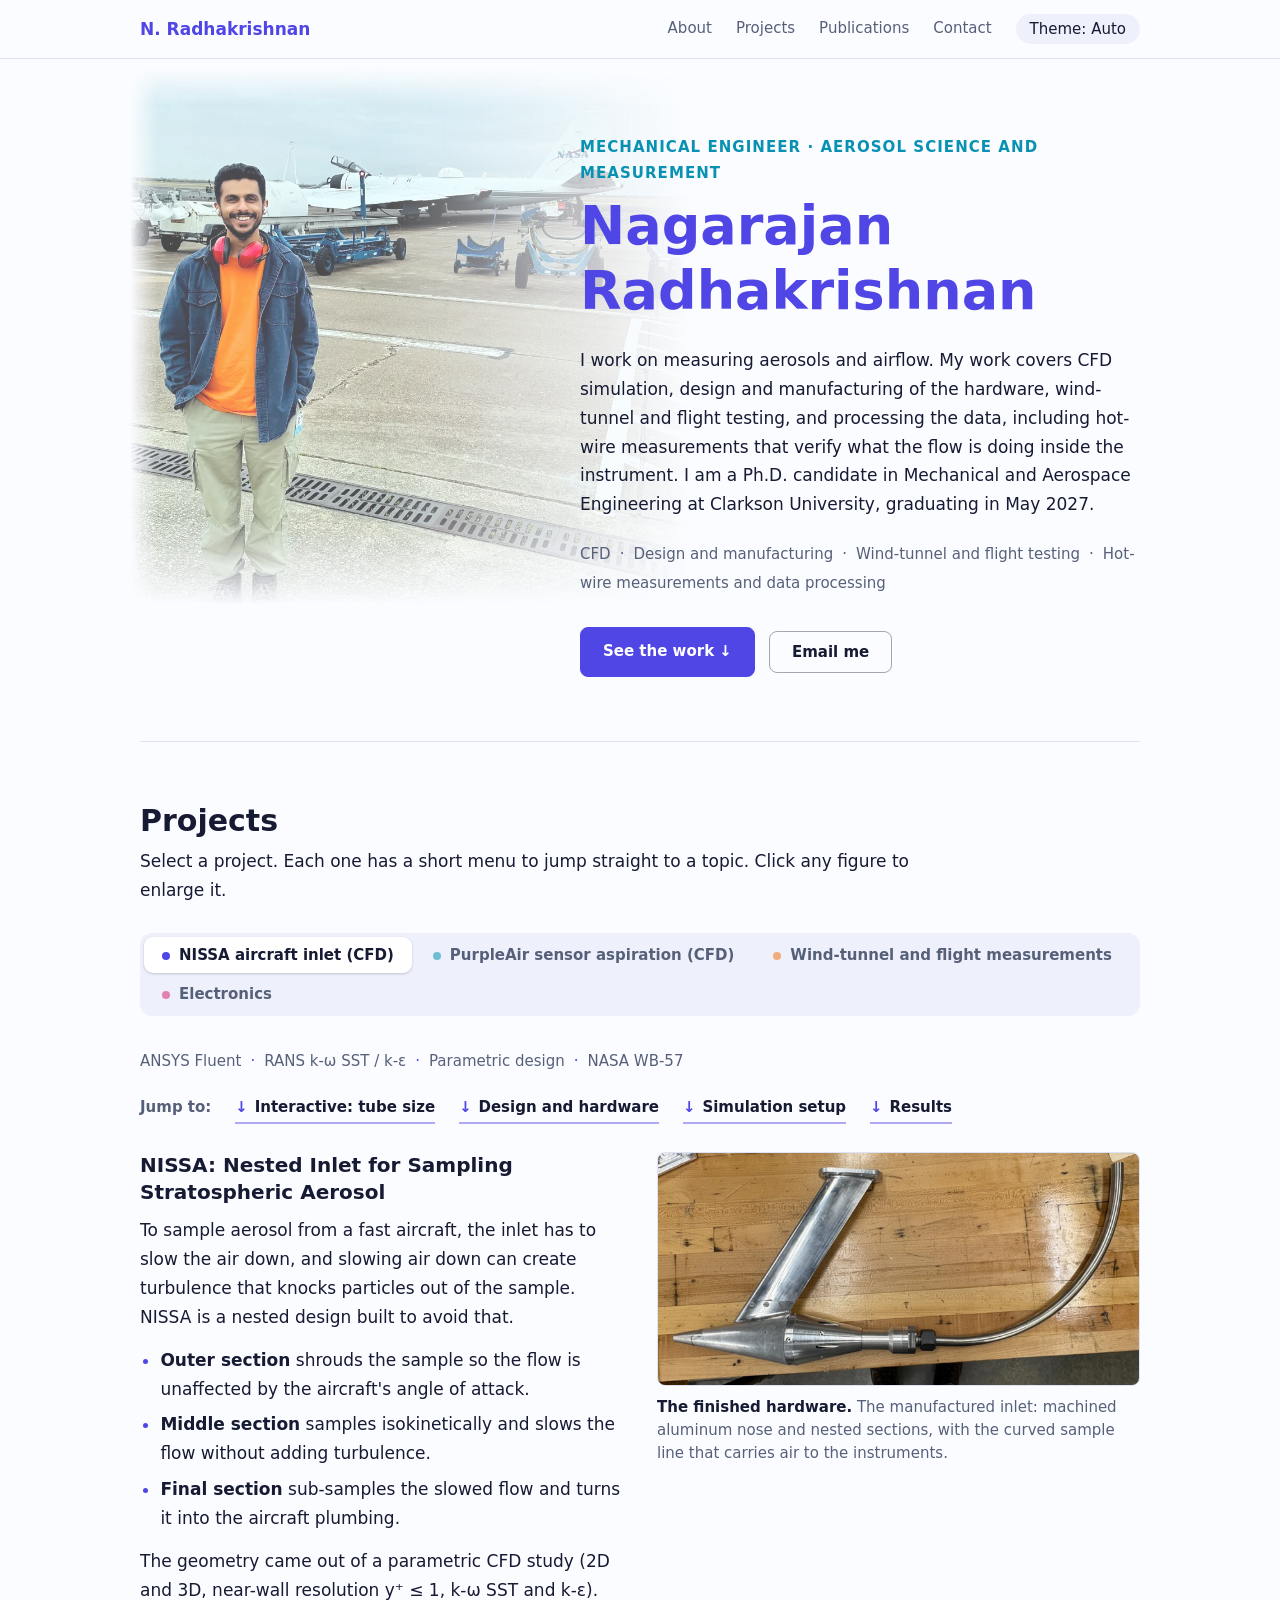
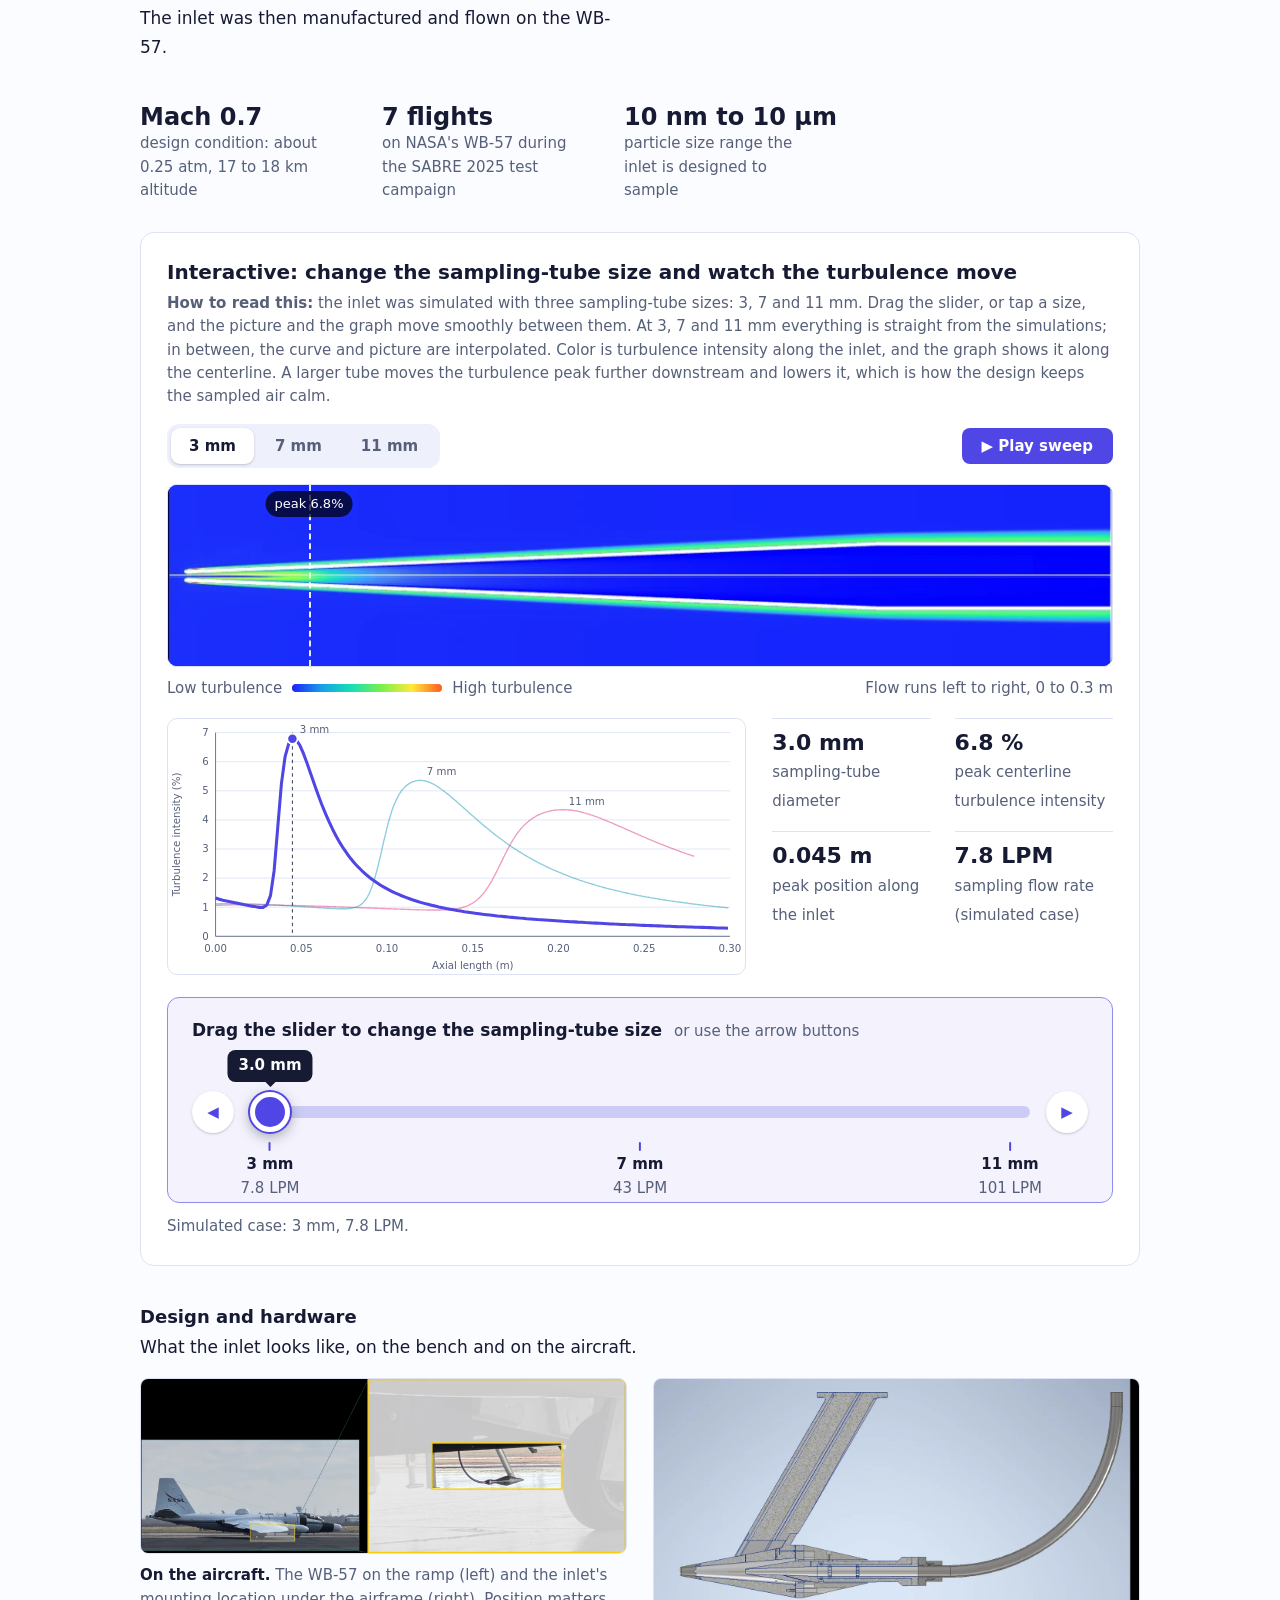
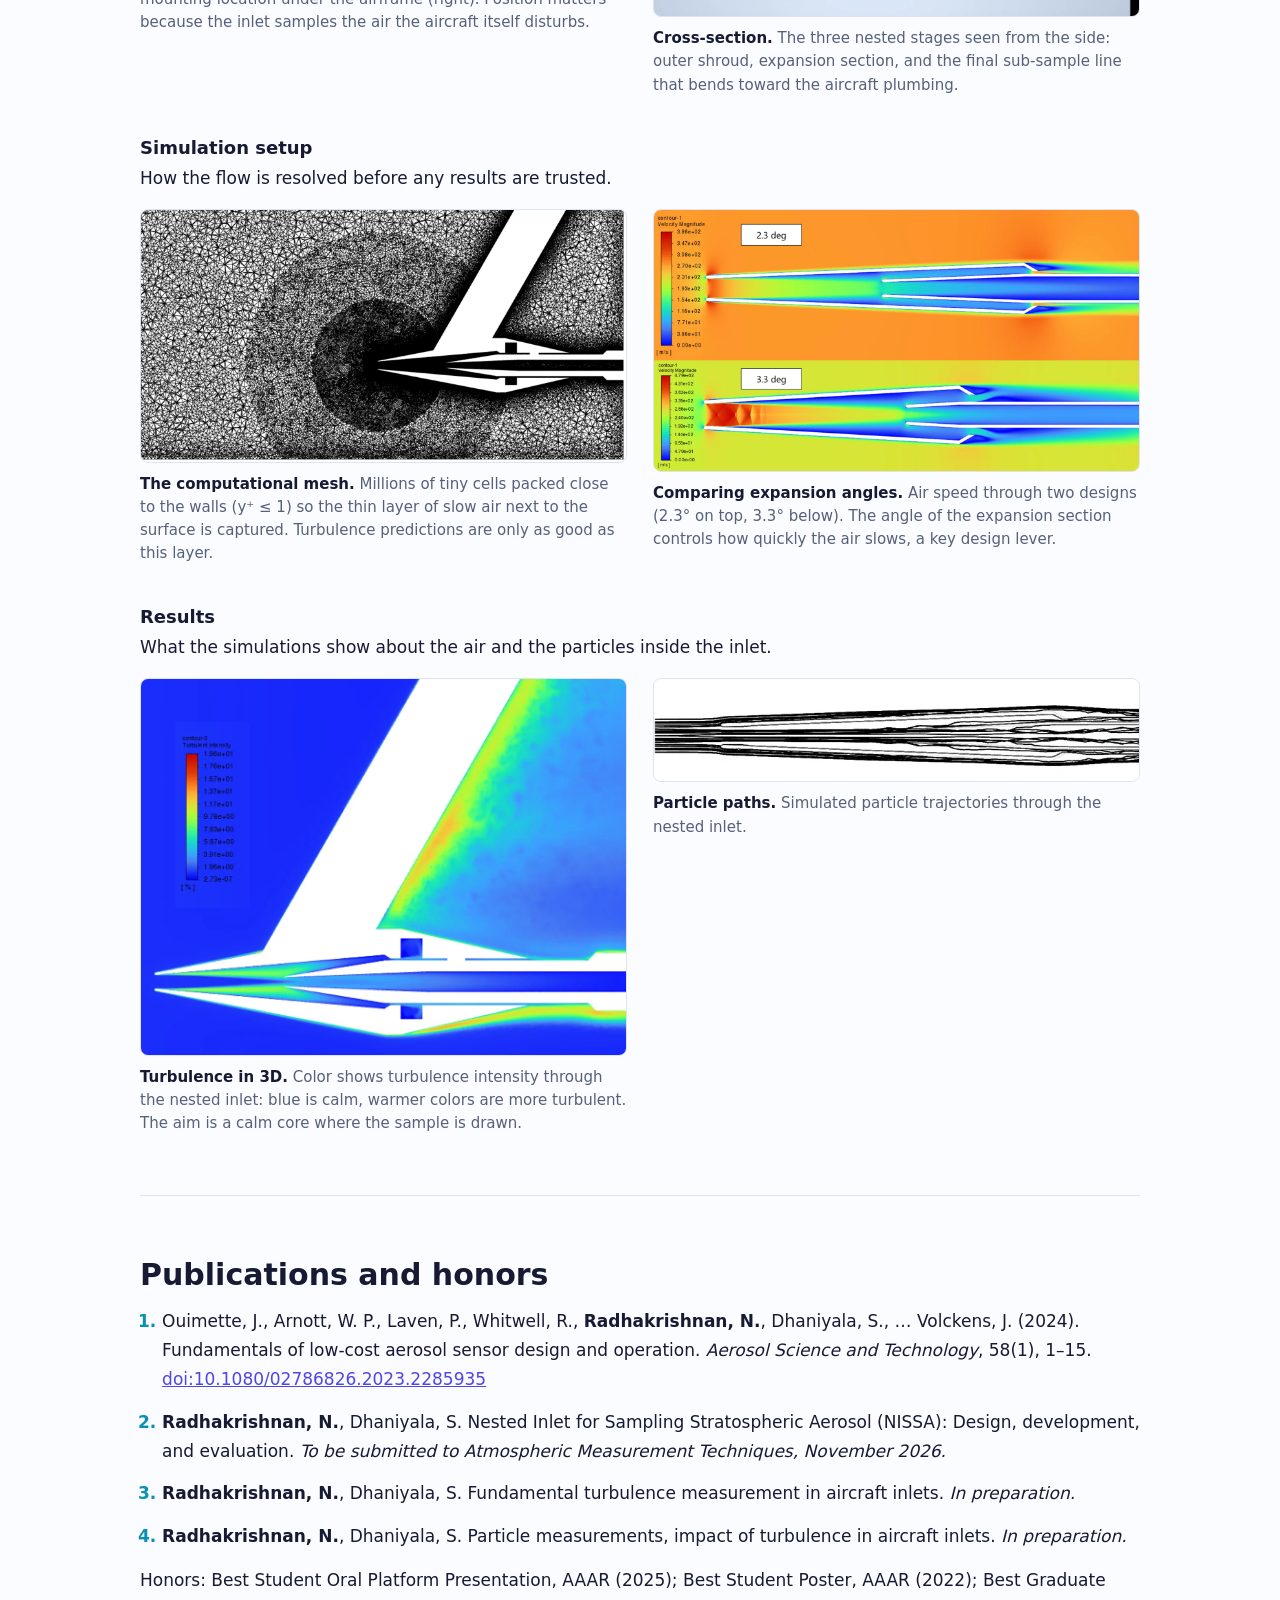
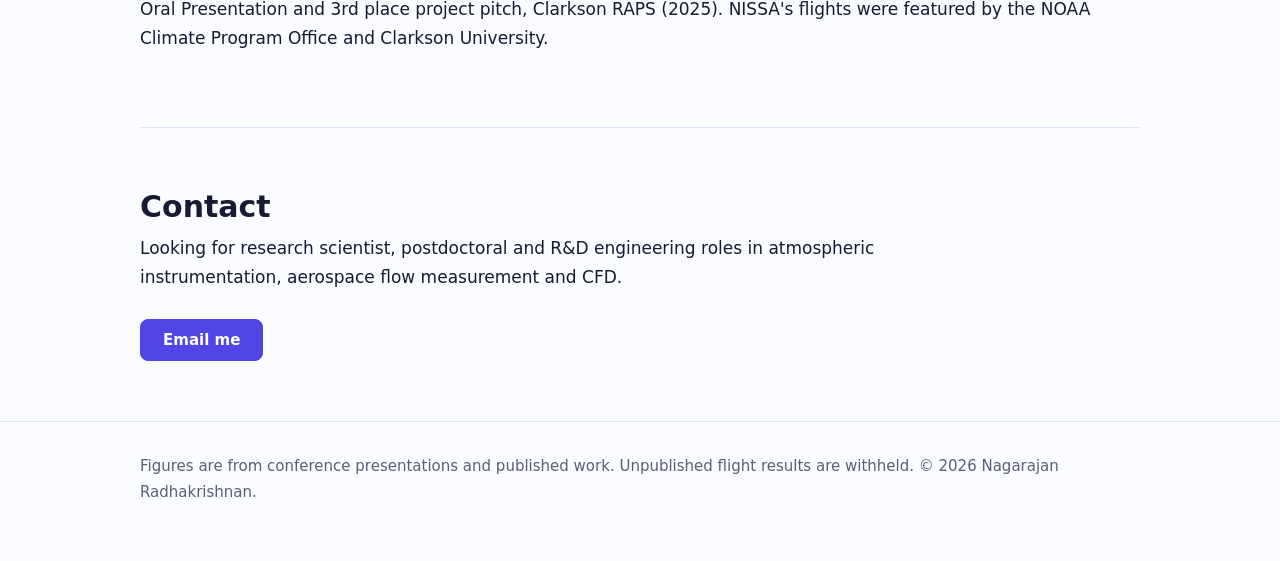
==== index.html @ 439d0c6c "Larger, stronger hero photo that fades toward the text" ====
<!doctype html>
<html lang="en">
<head>
<meta charset="utf-8">
<meta name="viewport" content="width=device-width, initial-scale=1">
<title>Nagarajan Radhakrishnan | Mechanical Engineer, Aerosol Measurement</title>
<meta name="description" content="Portfolio of Nagarajan Radhakrishnan, mechanical engineer working on aerosol measurement: aircraft inlets, CFD, wind-tunnel testing, flight electronics and emission monitors.">
<style>
  /* ---------- themes: light (default), dark by system preference, or forced with the toggle ---------- */
  :root{
    --bg:#fbfcff; --surface:#ffffff; --surface2:#eef1fb; --text:#161a33; --muted:#566079; --line:#dde3f5;
    --a1:#4f46e5; --a2:#0891b2; --a3:#f97316; --a4:#db2777;
    --accent:var(--a1); --accent-ink:#ffffff; --plot:#ffffff;
    --lift:0 1px 3px rgba(22,26,51,.16),0 1px 1px rgba(22,26,51,.06);
    --ease:cubic-bezier(.2,.8,.2,1);
    --fs:17px; --fs-sm:15px;
  }
  @media (prefers-color-scheme: dark){
    :root:not([data-theme="light"]){
      --bg:#0b0e1d; --surface:#141933; --surface2:#1b2142; --text:#eef0ff; --muted:#a3acd0; --line:#2a3159;
      --a1:#8b8cff; --a2:#2dd4bf; --a3:#fb923c; --a4:#f472b6;
      --accent:var(--a1); --accent-ink:#0b0e1d; --plot:#10152b;
      --lift:0 1px 3px rgba(0,0,0,.5),0 1px 1px rgba(0,0,0,.3);
    }
  }
  :root[data-theme="dark"]{
    --bg:#0b0e1d; --surface:#141933; --surface2:#1b2142; --text:#eef0ff; --muted:#a3acd0; --line:#2a3159;
    --a1:#8b8cff; --a2:#2dd4bf; --a3:#fb923c; --a4:#f472b6;
    --accent:var(--a1); --accent-ink:#0b0e1d; --plot:#10152b;
    --lift:0 1px 3px rgba(0,0,0,.5),0 1px 1px rgba(0,0,0,.3);
  }
  *{box-sizing:border-box}
  html{scroll-behavior:auto}
  html,body{overflow-x:clip}
  body{margin:0;background:var(--bg);color:var(--text);transition:background .25s,color .25s;
       font:var(--fs)/1.7 system-ui,-apple-system,"Segoe UI",Roboto,sans-serif}
  p{margin:0 0 14px}
  a{color:var(--accent)}
  .wrap{max-width:1040px;margin:0 auto;padding:0 20px}

  /* headings: same color, weight and sizes everywhere */
  h2,h3,h4{color:var(--text);font-weight:700;margin:0}
  h2{font-size:30px;line-height:1.25;margin-bottom:8px}
  h3{font-size:20px;line-height:1.35;margin-bottom:10px}
  h4{font-size:18px;line-height:1.4;margin:38px 0 4px}
  /* secondary text: one small size, one muted color */
  figcaption,.hint,.note,.legend,.ticks,.fact span,.readout span,nav a,.tag,.chip,.tab,.btn,.eyebrow,#themeBtn,.jump{font-size:var(--fs-sm)}
  figcaption,.hint,.note,.legend,.ticks,.fact span,.readout span{color:var(--muted);line-height:1.55}

  nav{position:sticky;top:0;z-index:30;background:color-mix(in srgb,var(--bg) 82%,transparent);
      backdrop-filter:saturate(1.6) blur(14px);-webkit-backdrop-filter:saturate(1.6) blur(14px);border-bottom:1px solid var(--line)}
  nav .wrap{display:flex;gap:24px;align-items:center;height:58px;overflow-x:auto;white-space:nowrap}
  nav b{margin-right:auto;color:var(--accent);font-size:var(--fs)}
  nav a{text-decoration:none;color:var(--muted);transition:color .2s}
  nav a:hover{color:var(--text)}
  #themeBtn{font-family:inherit;cursor:pointer;border:0;background:var(--surface2);color:var(--text);padding:6px 14px;border-radius:999px;flex:none;transition:background .2s}
  #themeBtn:hover{background:color-mix(in srgb,var(--accent) 16%,var(--surface2))}

  /* hero: a faded photo sits quietly behind the right side */
  header.hero{padding:76px 0 64px;position:relative;isolation:isolate}
  .hero-bg{position:absolute;z-index:-1;left:-10px;top:8px;width:min(56%,600px);height:auto;aspect-ratio:1000/960;object-fit:cover;opacity:.7;pointer-events:none;user-select:none;
     -webkit-mask-image:linear-gradient(to right,transparent 0,#000 5%,#000 44%,transparent 100%),linear-gradient(to bottom,transparent 0,#000 7%,#000 84%,transparent 100%);
     -webkit-mask-composite:source-in;
     mask-image:linear-gradient(to right,transparent 0,#000 5%,#000 44%,transparent 100%),linear-gradient(to bottom,transparent 0,#000 7%,#000 84%,transparent 100%);
     mask-composite:intersect}
  :root[data-theme="dark"] .hero-bg{opacity:.5}
  @media (prefers-color-scheme: dark){:root:not([data-theme="light"]) .hero-bg{opacity:.5}}
  .hero-text{max-width:min(580px,calc(100% - 440px));margin-left:auto;position:relative}
  .eyebrow{color:var(--a2);font-weight:700;letter-spacing:.07em;text-transform:uppercase;margin-bottom:8px}
  h1{font-size:clamp(36px,6vw,54px);line-height:1.2;font-weight:800;margin:0 0 18px;padding-bottom:.08em;color:var(--accent)}
  .lead{max-width:46em;margin:0 0 20px}

  /* tools line: plain text, never mistaken for buttons */
  .pills{margin:0 0 30px;color:var(--muted)}
  .tag{display:inline;margin:0;padding:0;border:0;background:none;color:var(--muted);cursor:default;font-weight:500}
  .tag+.tag::before{content:"\00b7";margin:0 .6em;color:var(--tc,var(--muted))}

  /* buttons: one solid action, one quiet outline */
  .btns{display:flex;gap:14px;flex-wrap:wrap;align-items:center}
  .btn{display:inline-flex;align-items:center;gap:8px;padding:11px 22px;border-radius:8px;text-decoration:none;font-family:inherit;font-weight:600;
       border:1.5px solid color-mix(in srgb,var(--text) 38%,transparent);color:var(--text);background:transparent;cursor:pointer;
       transition:transform .2s var(--ease),background .2s,border-color .2s,filter .2s}
  .btn:hover{border-color:var(--accent);color:var(--accent);transform:translateY(-1px)}
  .btn:active{transform:scale(.97)}
  .btn.primary{background:var(--accent);border-color:var(--accent);color:var(--accent-ink)}
  .btn.primary:hover{filter:brightness(1.08);color:var(--accent-ink)}

  section{padding:60px 0;border-top:1px solid var(--line)}
  .sub{margin:0 0 28px;max-width:46em}
  .group-note{margin:0 0 6px;max-width:46em}

  /* segmented controls (tabs, size picker): one connected bar, the active segment lifts */
  .tabs,.seg{display:inline-flex;flex-wrap:wrap;gap:3px;padding:4px;background:var(--surface2);border-radius:12px;max-width:100%}
  .tabs{margin-bottom:26px}
  .tab,.chip{font-family:inherit;font-weight:600;cursor:pointer;border:0;background:transparent;color:var(--muted);
       padding:9px 18px;border-radius:9px;transition:color .2s,background .25s,box-shadow .25s}
  .tab:hover,.chip:hover{color:var(--text)}
  .tab::before{content:"";display:inline-block;width:8px;height:8px;border-radius:50%;background:var(--tc);margin-right:9px;opacity:.55;transition:opacity .2s}
  .tab[aria-selected="true"],.chip[aria-pressed="true"]{background:var(--surface);color:var(--text);box-shadow:var(--lift)}
  .tab[aria-selected="true"]::before{opacity:1}
  [data-tc="1"]{--tc:var(--a1)} [data-tc="2"]{--tc:var(--a2)} [data-tc="3"]{--tc:var(--a3)} [data-tc="4"]{--tc:var(--a4)}
  .panel{padding-top:4px}
  .panel[hidden]{display:none}
  .panel.enter{animation:panelIn .5s var(--ease)}
  @keyframes panelIn{from{opacity:0;transform:translateY(16px)}to{opacity:1;transform:none}}
  .two{display:grid;grid-template-columns:1fr 1fr;gap:34px;align-items:start}
  ul.tight{padding-left:1.2em;margin:0 0 14px}
  ul.tight li{margin:.4em 0}
  ul.tight li::marker{color:var(--tc,var(--accent))}

  /* key numbers: open layout, no boxes */
  .facts{display:flex;flex-wrap:wrap;gap:16px 52px;margin:26px 0 4px}
  .fact b{display:block;font-size:24px;line-height:1.25;color:var(--text);font-variant-numeric:tabular-nums}
  .fact span{display:block;max-width:190px}
  figure{margin:0}
  figure img{width:100%;height:auto;display:block;border-radius:8px;border:1px solid var(--line);background:#fff;cursor:zoom-in;transition:opacity .2s}
  figure img:hover{opacity:.92}
  figcaption{margin-top:10px}
  figcaption b{color:var(--text)}
  .grid{display:grid;grid-template-columns:repeat(auto-fit,minmax(290px,1fr));gap:26px;margin-top:16px}
  .grid.tall{grid-template-columns:repeat(auto-fit,minmax(240px,1fr))}
  .grid.small{grid-template-columns:repeat(auto-fit,minmax(200px,1fr));gap:18px}
  .grid.small-tall{grid-template-columns:repeat(auto-fit,minmax(220px,1fr));max-width:780px}

  /* jump menu: colored links with an arrow that nudges on hover */
  .jump{display:flex;flex-wrap:wrap;align-items:baseline;gap:6px 24px;margin:18px 0 28px}
  .jump span{color:var(--muted);font-weight:600}
  .jump a{font-weight:600;text-decoration:none;color:var(--text);padding:2px 0;border-bottom:2px solid color-mix(in srgb,var(--tc) 45%,transparent);
          transition:border-color .2s,color .2s}
  .jump a::before{content:"\2193";display:inline-block;margin-right:.45em;color:var(--tc);transition:transform .25s var(--ease)}
  .jump a:hover{border-color:var(--tc)}
  .jump a:hover::before{transform:translateY(3px)}
  [id]{scroll-margin-top:84px}
  .flash{animation:flash 1.5s ease-out}
  @keyframes flash{0%{outline:3px solid color-mix(in srgb,var(--accent) 55%,transparent);outline-offset:8px;border-radius:10px}
                   100%{outline:3px solid transparent;outline-offset:14px;border-radius:10px}}

  /* interactive widgets: one light frame */
  .widget{background:var(--surface);border:1px solid var(--line);border-radius:14px;padding:26px;margin-top:30px}
  .widget h3{margin-bottom:6px}
  .widget p.hint{margin:0 0 16px}
  .chips{display:flex;gap:14px;flex-wrap:wrap;margin-bottom:16px;align-items:center}
  .chip.play{margin-left:auto;background:var(--accent);color:var(--accent-ink);padding:9px 20px;border-radius:8px}
  .chip.play:hover{filter:brightness(1.08);color:var(--accent-ink)}
  .stage{position:relative;width:100%;aspect-ratio:996/192;border-radius:10px;overflow:hidden;border:1px solid var(--line);background:#2020ff}
  .stage img{position:absolute;inset:0;width:100%;height:100%;display:block;border:0;border-radius:0;cursor:default;object-fit:fill;opacity:1;will-change:opacity}
  .stage img:hover{opacity:inherit}
  .peakline{position:absolute;top:0;bottom:0;width:0;border-left:2px dashed rgba(255,255,255,.9);pointer-events:none}
  .peaktag{position:absolute;top:6px;transform:translateX(-50%);background:rgba(0,0,0,.7);color:#fff;font-size:13px;
           padding:2px 9px;border-radius:999px;white-space:nowrap;pointer-events:none}
  .legend{display:flex;align-items:center;gap:10px;margin:10px 0 0;flex-wrap:wrap}
  .legend i{display:block;height:8px;width:150px;border-radius:4px;
            background:linear-gradient(90deg,#1f1fff,#15a2e8,#16e0b4,#7cf04a,#ffe93a,#ff5a1f)}

  /* graph and readouts under the picture */
  .viz{display:grid;grid-template-columns:1.7fr 1fr;gap:26px;align-items:start;margin-top:18px}
  svg.chart{width:100%;height:auto;display:block;background:var(--plot);border:1px solid var(--line);border-radius:10px}
  svg.chart text{fill:var(--muted);font:12px system-ui,sans-serif}
  svg.chart .axis{stroke:var(--muted);stroke-width:1;fill:none}
  svg.chart .gridline{stroke:var(--line);stroke-width:1}
  svg.chart .cv{fill:none;stroke-linejoin:round}
  svg.chart .drop{stroke-width:1;stroke-dasharray:4 4}
  .readout{display:grid;grid-template-columns:1fr 1fr;gap:16px 24px;margin:0}
  .readout div{border-top:1px solid var(--line);padding-top:10px}
  .readout b{display:block;font-size:22px;line-height:1.3;color:var(--text);font-variant-numeric:tabular-nums}

  /* the slider: framed, large thumb, step buttons */
  .control{margin:22px 0 10px;padding:18px 24px 14px;border-radius:12px;border:1.5px solid color-mix(in srgb,var(--tc) 55%,var(--line));
           background:color-mix(in srgb,var(--tc) 7%,var(--surface));position:relative}
  .control .label{display:flex;flex-wrap:wrap;align-items:baseline;gap:4px 12px;margin-bottom:46px;font-size:var(--fs)}
  .control .label b{font-weight:700;color:var(--text)}
  .control .label span{font-weight:400;color:var(--muted);font-size:var(--fs-sm)}
  .ctl-grid{display:grid;grid-template-columns:auto 1fr auto;column-gap:16px;align-items:center}
  .step{width:42px;height:42px;border-radius:50%;border:0;background:var(--surface);color:var(--tc);font:700 15px/1 system-ui,sans-serif;
        cursor:pointer;box-shadow:var(--lift);transition:transform .2s var(--ease),background .2s,color .2s}
  .step:hover{background:var(--tc);color:#fff}
  .step:active{transform:scale(.92)}
  .track{position:relative;height:44px;grid-column:2;grid-row:1}
  .bubble{position:absolute;top:-40px;transform:translateX(-50%);background:var(--text);color:var(--bg);font-weight:700;font-size:var(--fs-sm);
          padding:3px 11px;border-radius:8px;pointer-events:none;white-space:nowrap}
  .bubble::after{content:"";position:absolute;left:50%;bottom:-5px;margin-left:-5px;border:5px solid transparent;border-top-color:var(--text);border-bottom:0}
  input[type=range]{position:absolute;inset:0;width:100%;height:44px;background:none;-webkit-appearance:none;appearance:none;cursor:grab;margin:0}
  input[type=range]:active{cursor:grabbing}
  input[type=range]::-webkit-slider-runnable-track{height:12px;border-radius:6px;
        background:linear-gradient(90deg,var(--tc) 0%,var(--tc) var(--p,0%),color-mix(in srgb,var(--tc) 22%,var(--surface2)) var(--p,0%))}
  input[type=range]::-moz-range-track{height:12px;border-radius:6px;background:color-mix(in srgb,var(--tc) 22%,var(--surface2))}
  input[type=range]::-moz-range-progress{height:12px;border-radius:6px;background:var(--tc)}
  input[type=range]::-webkit-slider-thumb{-webkit-appearance:none;width:40px;height:40px;border-radius:50%;margin-top:-14px;
        background:var(--tc);border:5px solid #fff;box-shadow:0 0 0 2px var(--tc),0 4px 14px rgba(0,0,0,.35)}
  input[type=range]::-moz-range-thumb{width:30px;height:30px;border-radius:50%;background:var(--tc);border:5px solid #fff;box-shadow:0 0 0 2px var(--tc),0 4px 14px rgba(0,0,0,.35)}
  .pulse input[type=range]::-webkit-slider-thumb{animation:pulse 1.8s ease-out infinite}
  .pulse input[type=range]::-moz-range-thumb{animation:pulse 1.8s ease-out infinite}
  @keyframes pulse{0%{box-shadow:0 0 0 2px var(--tc),0 0 0 2px color-mix(in srgb,var(--tc) 60%,transparent)}
                   100%{box-shadow:0 0 0 2px var(--tc),0 0 0 18px color-mix(in srgb,var(--tc) 0%,transparent)}}
  .ticks{position:relative;height:46px;margin:8px 20px 0;grid-column:2;grid-row:2}
  .ticks span{position:absolute;transform:translateX(-50%);text-align:center;white-space:nowrap;cursor:pointer}
  .ticks span::before{content:"";display:block;width:2px;height:9px;margin:0 auto 2px;background:var(--tc);border-radius:1px}
  .ticks b{color:var(--text)}

  ol.pubs{padding-left:1.3em;margin:0 0 16px}
  ol.pubs li{margin:.8em 0}
  ol.pubs li::marker{color:var(--a2);font-weight:700}
  footer{padding:32px 0 56px;border-top:1px solid var(--line);color:var(--muted);font-size:var(--fs-sm)}

  /* Apple-style sheet for the email options */
  dialog.sheet{border:0;padding:0;border-radius:20px;background:var(--surface);color:var(--text);width:min(440px,calc(100% - 32px));
       box-shadow:0 30px 80px rgba(8,10,24,.4),0 0 0 1px var(--line);overflow:hidden}
  dialog.sheet[open]{animation:sheetIn .42s cubic-bezier(.2,.9,.25,1.12) both}
  dialog.sheet.closing{animation:sheetOut .22s ease-in both}
  dialog.sheet::backdrop{background:rgba(10,12,26,.38);-webkit-backdrop-filter:blur(10px);backdrop-filter:blur(10px);animation:fadeIn .3s ease both}
  dialog.sheet.closing::backdrop{animation:fadeOut .22s ease both}
  @keyframes sheetIn{from{opacity:0;transform:translateY(18px) scale(.94)}to{opacity:1;transform:none}}
  @keyframes sheetOut{from{opacity:1;transform:none}to{opacity:0;transform:translateY(10px) scale(.96)}}
  @keyframes fadeIn{from{opacity:0}to{opacity:1}}
  @keyframes fadeOut{from{opacity:1}to{opacity:0}}
  .sheet-head{padding:24px 24px 18px}
  .sheet-head h3{margin:0 0 4px;font-size:22px}
  .sheet-head p{margin:0;color:var(--muted);font-size:var(--fs-sm)}
  .sheet-row{display:flex;align-items:center;justify-content:space-between;gap:12px;width:100%;padding:15px 24px;border:0;border-top:1px solid var(--line);
       background:none;color:var(--text);font:inherit;font-size:var(--fs);text-decoration:none;cursor:pointer;text-align:left;transition:background .2s}
  .sheet-row:hover{background:var(--surface2)}
  .sheet-row i{font-style:normal;color:var(--muted)}
  .sheet-row.close{justify-content:center;font-weight:600;color:var(--accent)}

  /* image viewer: fades in with a gentle zoom */
  #lb{position:fixed;inset:0;display:flex;align-items:center;justify-content:center;z-index:50;padding:24px;cursor:zoom-out;
      background:rgba(8,10,22,.7);-webkit-backdrop-filter:blur(12px);backdrop-filter:blur(12px);opacity:0;visibility:hidden;transition:opacity .3s ease,visibility .3s}
  #lb.on{opacity:1;visibility:visible}
  #lb img{max-width:100%;max-height:100%;border-radius:8px;background:#fff;transform:scale(.93);transition:transform .45s cubic-bezier(.2,.9,.25,1.1);box-shadow:0 30px 80px rgba(0,0,0,.5)}
  #lb.on img{transform:scale(1)}
  :focus-visible{outline:3px solid var(--a2);outline-offset:3px}

  @media (prefers-reduced-motion: reduce){
    .panel.enter,dialog.sheet[open],dialog.sheet.closing,.flash{animation:none}
    .pulse input[type=range]::-webkit-slider-thumb,.pulse input[type=range]::-moz-range-thumb{animation:none}
    #lb,#lb img{transition:none}
  }
  @media (max-width:900px){
    header.hero{padding-top:0}
    .hero-text{max-width:none;margin-left:0}
    .hero-bg{position:relative;display:block;left:auto;top:auto;width:calc(100% + 40px);margin:0 -20px 14px;height:290px;aspect-ratio:auto;object-position:20% 20%;opacity:.8;
       -webkit-mask-image:linear-gradient(to bottom,#000 55%,transparent 100%);mask-image:linear-gradient(to bottom,#000 55%,transparent 100%);
       -webkit-mask-composite:source-over;mask-composite:add}
    :root[data-theme="dark"] .hero-bg{opacity:.55}
  }
  @media (max-width:760px){
    .two{grid-template-columns:1fr}
    .viz{display:contents}
    .widget{display:flex;flex-direction:column;padding:20px 16px}
    .widget svg.chart{order:1;margin-top:16px}
    .widget .control{order:2}
    .widget .readout{order:3;margin:14px 0 0}
    .widget p.note{order:4}
    .control .label span{display:none} .control .label{margin-bottom:44px} .legend span:last-child{display:none}
    .control{padding:16px 14px 12px}
    .ctl-grid{column-gap:10px}
    .step{width:38px;height:38px}
    .tab,.chip{padding:8px 13px}
  }
  @media (max-width:600px){
    .stage{aspect-ratio:996/300}
    svg.chart text{font-size:21px}
    .chip.play{margin-left:0}
  }
</style>
<script>
  /* apply a saved theme choice before first paint (falls back to the system setting) */
  try{ var th=localStorage.getItem('theme'); if(th==='light'||th==='dark') document.documentElement.setAttribute('data-theme',th); }catch(e){}
</script>
</head>
<body>

<nav><div class="wrap">
  <b>N. Radhakrishnan</b>
  <a href="#about">About</a><a href="#work">Projects</a><a href="#pubs">Publications</a><a href="#contact">Contact</a>
  <button id="themeBtn" type="button" aria-label="Change color theme">Theme: Auto</button>
</div></nav>

<main class="wrap">

<header class="hero" id="about">
  <img class="hero-bg" src="assets/hero_bg.webp" alt="" aria-hidden="true" width="1000" height="960">
  <div class="hero-text">
    <div class="eyebrow">Mechanical engineer &middot; aerosol science and measurement</div>
    <h1>Nagarajan Radhakrishnan</h1>
    <p class="lead">I work on measuring aerosols and airflow. My work covers CFD simulation, design and manufacturing of the hardware, wind-tunnel and flight testing, and processing the data, including hot-wire measurements that verify what the flow is doing inside the instrument. I am a Ph.D. candidate in Mechanical and Aerospace Engineering at Clarkson University, graduating in May 2027.</p>
    <p class="pills"><span class="tag">CFD</span><span class="tag">Design and manufacturing</span><span class="tag">Wind-tunnel and flight testing</span><span class="tag">Hot-wire measurements and data processing</span></p>
    <div class="btns">
      <a class="btn primary" href="#work">See the work &darr;</a>
      <button class="btn" type="button" data-open-mail>Email me</button>
    </div>
  </div>
</header>

<section id="work">
  <h2>Projects</h2>
  <p class="sub">Select a project. Each one has a short menu to jump straight to a topic. Click any figure to enlarge it.</p>

  <div class="tabs" role="tablist" aria-label="Projects">
    <button class="tab" data-tc="1" role="tab" id="t-nissa" aria-controls="p-nissa" aria-selected="true">NISSA aircraft inlet (CFD)</button>
    <button class="tab" data-tc="2" role="tab" id="t-pa" aria-controls="p-pa" aria-selected="false">PurpleAir sensor aspiration (CFD)</button>
    <button class="tab" data-tc="3" role="tab" id="t-flight" aria-controls="p-flight" aria-selected="false">Wind-tunnel and flight measurements</button>
    <button class="tab" data-tc="4" role="tab" id="t-box" aria-controls="p-box" aria-selected="false">Electronics</button>
  </div>

  <!-- ================= NISSA ================= -->
  <div class="panel" data-tc="1" id="p-nissa" role="tabpanel" aria-labelledby="t-nissa">
    <span class="tag">ANSYS Fluent</span><span class="tag">RANS k-ω SST / k-ε</span><span class="tag">Parametric design</span><span class="tag">NASA WB-57</span>
    <div class="jump" role="group" aria-label="Jump to a topic in this project">
      <span>Jump to:</span>
      <a href="#explorer">Interactive: tube size</a>
      <a href="#nissa-design">Design and hardware</a>
      <a href="#nissa-setup">Simulation setup</a>
      <a href="#nissa-results">Results</a>
    </div>
    <div class="two">
      <div>
        <h3>NISSA: Nested Inlet for Sampling Stratospheric Aerosol</h3>
        <p>To sample aerosol from a fast aircraft, the inlet has to slow the air down, and slowing air down can create turbulence that
           knocks particles out of the sample. NISSA is a nested design built to avoid that.</p>
        <ul class="tight">
          <li><b>Outer section</b> shrouds the sample so the flow is unaffected by the aircraft's angle of attack.</li>
          <li><b>Middle section</b> samples isokinetically and slows the flow without adding turbulence.</li>
          <li><b>Final section</b> sub-samples the slowed flow and turns it into the aircraft plumbing.</li>
        </ul>
        <p>The geometry came out of a parametric CFD study (2D and 3D, near-wall resolution y⁺ ≤ 1, k-ω SST and k-ε). The inlet was then manufactured and flown on the WB-57.</p>
      </div>
      <figure><img src="assets/nissa_hardware.webp" alt="Manufactured NISSA inlet, machined aluminum with curved sample line" loading="lazy">
        <figcaption><b>The finished hardware.</b> The manufactured inlet: machined aluminum nose and nested sections, with the curved sample line that carries air to the instruments.</figcaption></figure>
    </div>
    <div class="facts">
      <div class="fact"><b>Mach 0.7</b><span>design condition: about 0.25 atm, 17 to 18 km altitude</span></div>
      <div class="fact"><b>7 flights</b><span>on NASA's WB-57 during the SABRE 2025 test campaign</span></div>
      <div class="fact"><b>10 nm to 10 µm</b><span>particle size range the inlet is designed to sample</span></div>
    </div>

    <div class="widget" id="explorer">
      <h3>Interactive: change the sampling-tube size and watch the turbulence move</h3>
      <p class="hint"><b>How to read this:</b> the inlet was simulated with three sampling-tube sizes: 3, 7 and 11 mm. Drag the slider, or tap a size, and the picture and the graph move smoothly between them. At 3, 7 and 11 mm everything is straight from the simulations; in between, the curve and picture are interpolated. Color is turbulence intensity along the inlet, and the graph shows it along the centerline. A larger tube moves the turbulence peak further downstream and lowers it, which is how the design keeps the sampled air calm.</p>
      <div class="chips" id="sizeChips">
        <div class="seg" role="group" aria-label="Sampling tube size">
        <button class="chip" data-d="3" aria-pressed="false">3 mm</button>
        <button class="chip" data-d="7" aria-pressed="false">7 mm</button>
        <button class="chip" data-d="11" aria-pressed="false">11 mm</button>
        </div>
        <button class="chip play" id="playBtn" type="button">&#9654; Play sweep</button>
      </div>

      <div class="stage" id="stage" aria-label="Turbulence intensity contour along the inlet">
        <img id="L3"  src="assets/strip_3.webp"  alt="" >
        <img id="L7"  src="assets/strip_7.webp"  alt="" style="opacity:0">
        <img id="L11" src="assets/strip_11.webp" alt="" style="opacity:0">
        <div class="peakline" id="peakline"></div>
        <div class="peaktag" id="peaktag">peak</div>
      </div>
      <div class="legend"><span>Low turbulence</span><i></i><span>High turbulence</span><span style="margin-left:auto">Flow runs left to right, 0 to 0.3 m</span></div>

      <div class="viz">
        <svg class="chart" id="chart" viewBox="0 0 680 300" role="img" aria-label="Centerline turbulence intensity versus axial length for the 3, 7 and 11 mm cases"></svg>
        <div class="readout">
          <div><b id="rDia">3.0 mm</b><span>sampling-tube diameter</span></div>
          <div><b id="rPeak">6.8 %</b><span id="rPeakNote">peak centerline turbulence intensity</span></div>
          <div><b id="rPos">0.045 m</b><span>peak position along the inlet</span></div>
          <div><b id="rFlow">7.8 LPM</b><span id="rFlowNote">sampling flow rate (simulated case)</span></div>
        </div>
      </div>

      <div class="control pulse" id="control">
        <div class="label"><b>Drag the slider to change the sampling-tube size</b> <span>or use the arrow buttons</span></div>
        <div class="ctl-grid">
          <button class="step" id="stepDown" type="button" aria-label="Smaller tube">&#9664;</button>
          <div class="track">
            <div class="bubble" id="bubble">3.0 mm</div>
            <input type="range" id="sizeRange" min="3" max="11" step="0.01" value="3" aria-label="Sampling tube diameter in millimeters">
          </div>
          <button class="step" id="stepUp" type="button" aria-label="Larger tube">&#9654;</button>
          <div class="ticks" id="ticks"></div>
        </div>
      </div>
      <p class="note" id="status" style="margin:12px 0 0" aria-live="polite">Simulated case: 3 mm, 7.8 LPM.</p>
    </div>

    <h4 id="nissa-design">Design and hardware</h4>
    <p class="group-note">What the inlet looks like, on the bench and on the aircraft.</p>
    <div class="grid">
      <figure><img src="assets/nissa_wb57.webp" alt="NISSA mounted under the WB-57 aircraft" loading="lazy">
        <figcaption><b>On the aircraft.</b> The WB-57 on the ramp (left) and the inlet's mounting location under the airframe (right). Position matters because the inlet samples the air the aircraft itself disturbs.</figcaption></figure>
      <figure><img src="assets/nissa_section.webp" alt="3D cross-section of NISSA" loading="lazy">
        <figcaption><b>Cross-section.</b> The three nested stages seen from the side: outer shroud, expansion section, and the final sub-sample line that bends toward the aircraft plumbing.</figcaption></figure>
    </div>

    <h4 id="nissa-setup">Simulation setup</h4>
    <p class="group-note">How the flow is resolved before any results are trusted.</p>
    <div class="grid">
      <figure><img src="assets/nissa_mesh.webp" alt="Refined 3D mesh around the inlet" loading="lazy">
        <figcaption><b>The computational mesh.</b> Millions of tiny cells packed close to the walls (y⁺ ≤ 1) so the thin layer of slow air next to the surface is captured. Turbulence predictions are only as good as this layer.</figcaption></figure>
      <figure><img src="assets/nissa_expansion.webp" alt="Velocity magnitude for two expansion angles" loading="lazy">
        <figcaption><b>Comparing expansion angles.</b> Air speed through two designs (2.3° on top, 3.3° below). The angle of the expansion section controls how quickly the air slows, a key design lever.</figcaption></figure>
    </div>

    <h4 id="nissa-results">Results</h4>
    <p class="group-note">What the simulations show about the air and the particles inside the inlet.</p>
    <div class="grid">
      <figure><img src="assets/nissa_ti3d.webp" alt="3D turbulence intensity contour" loading="lazy">
        <figcaption><b>Turbulence in 3D.</b> Color shows turbulence intensity through the nested inlet: blue is calm, warmer colors are more turbulent. The aim is a calm core where the sample is drawn.</figcaption></figure>
      <figure><img src="assets/nissa_tracks.webp" alt="Particle trajectories through the nested inlet" loading="lazy">
        <figcaption><b>Particle paths.</b> Simulated particle trajectories through the nested inlet.</figcaption></figure>
    </div>
  </div>

  <!-- ================= PurpleAir ================= -->
  <div class="panel" data-tc="2" id="p-pa" role="tabpanel" aria-labelledby="t-pa" hidden>
    <span class="tag">ANSYS Fluent</span><span class="tag">Discrete random walk</span><span class="tag">Low-cost sensors</span>
    <div class="jump" role="group" aria-label="Jump to a topic in this project">
      <span>Jump to:</span>
      <a href="#pa-sensor">The sensor</a>
      <a href="#pa-model">Model and particle tracks</a>
      <a href="#pa-results">Efficiency results</a>
      <a href="#pa-compare">Compare with correlations</a>
      <a href="#pa-pressure">Pressure</a>
    </div>
    <div class="two" id="pa-sensor">
      <div>
        <h3>Aspiration efficiency of the PurpleAir PA-II-Flex</h3>
        <p>Low-cost sensors such as the Plantower PMS5003 report PM1, PM2.5 and PM10, but the housing around them decides which
           particles actually reach the sensor. I modeled the PA-II-Flex enclosure in 3D and computed how many particles of each size make it
           through at five wind speeds (0.4, 3, 5, 10 and 20 m/s), with and without turbulent dispersion.</p>
        <ul class="tight">
          <li>3D model of the housing and sensor slit, k-ε and k-ω SST turbulence models, Fluent discrete random walk particle tracking.</li>
          <li>Results compared against classical sampling correlations; they do not capture the flow entering this enclosure.</li>
          <li>Presented at AAAR, with field-data validation as the next step.</li>
        </ul>
      </div>
      <figure><img src="assets/pa_hardware.webp" alt="PurpleAir PA-II-Flex opened to show the two sensors" loading="lazy" style="max-width:240px">
        <figcaption><b>The sensor.</b> The PA-II-Flex opened to show the pair of Plantower sensors inside its housing.</figcaption></figure>
    </div>

    <h4 id="pa-model">How it was modeled</h4>
    <p class="group-note">The 3D model, then the paths particles take around and into the housing.</p>
    <div class="grid small">
      <figure><img src="assets/pa_geometry.webp" alt="3D model of the housing" loading="lazy">
        <figcaption><b>The 3D model.</b> Housing and sensor slits as built for the simulation.</figcaption></figure>
      <figure><img src="assets/pa_tracks_side.webp" alt="Particle tracks around the housing, side view" loading="lazy">
        <figcaption><b>Particle tracks, side view.</b> Each line is one particle's path past the housing.</figcaption></figure>
      <figure><img src="assets/pa_tracks_top.webp" alt="Particle tracks around the housing, top view" loading="lazy">
        <figcaption><b>Particle tracks, top view.</b> The same simulation from above.</figcaption></figure>
      <figure><img src="assets/pa_tracks_cut.webp" alt="Particle tracks entering the housing" loading="lazy">
        <figcaption><b>Entering the enclosure.</b> The particles that reach the opening, the ones the sensor can count.</figcaption></figure>
    </div>

    <h4 id="pa-results">Efficiency results</h4>
    <div class="two" style="margin-top:12px">
      <figure><img src="assets/pa_results.webp" alt="Percent of particles crossing versus particle diameter at five wind speeds" loading="lazy">
        <figcaption><b>Particles reaching the sensor.</b> Share of particles that cross into the housing against particle diameter, at five wind speeds. Larger particles and stronger winds mean fewer particles make it in, so coarse-particle readings can be biased low.</figcaption></figure>
      <div class="widget" id="pa-compare" style="margin-top:0">
        <h3>Interactive: my CFD against published correlations</h3>
        <p class="hint"><b>How to read this:</b> each curve is the fraction of particles that make it into the sensor against particle size (as Stokes number). Curves that fall off earlier mean the housing loses more particles. Switch the overlay to compare with classical correlations.</p>
        <div class="chips" id="paChips">
          <div class="seg" role="group" aria-label="Overlay a published correlation">
          <button class="chip" data-img="assets/pa_stokes.webp"     data-cap="CFD results only, at five wind speeds." aria-pressed="true">CFD only</button>
          <button class="chip" data-img="assets/pa_vs_davis.webp"   data-cap="CFD with the Davis and Subari correlation (0.4 m/s) overlaid." aria-pressed="false">+ Davis and Subari</button>
          <button class="chip" data-img="assets/pa_vs_hangal.webp"  data-cap="CFD with the Hangal and Willeke correlation overlaid." aria-pressed="false">+ Hangal and Willeke</button>
          <button class="chip" data-img="assets/pa_vs_durham.webp"  data-cap="CFD with the Durham and Lundgren correlation overlaid." aria-pressed="false">+ Durham and Lundgren</button>
          </div>
        </div>
        <figure><img id="paImg" src="assets/pa_stokes.webp" alt="Particles crossing versus square root of Stokes number"><figcaption id="paCap">CFD results only, at five wind speeds.</figcaption></figure>
      </div>
    </div>

    <h4 id="pa-pressure">Pressure</h4>
    <div class="grid small">
      <figure><img src="assets/pa_pressure.webp" alt="Static pressure contour on the sensor plane" loading="lazy">
        <figcaption><b>Pressure on the sensor plane.</b> Static pressure across the plane where the sensors sit, the pressure field their fans work in.</figcaption></figure>
      <figure><img src="assets/pa_dp.webp" alt="Pressure drop versus wind speed" loading="lazy">
        <figcaption><b>Pressure drop.</b> Pressure change across the enclosure at 0.4, 3 and 5 m/s: it grows with wind speed.</figcaption></figure>
    </div>
  </div>

  <!-- ================= Wind tunnel & flight ================= -->
  <div class="panel" data-tc="3" id="p-flight" role="tabpanel" aria-labelledby="t-flight" hidden>
    <span class="tag">Hot-wire anemometry</span><span class="tag">Wind tunnel</span><span class="tag">Flight testing</span><span class="tag">MATLAB</span>
    <div class="jump" role="group" aria-label="Jump to a topic in this project">
      <span>Jump to:</span>
      <a href="#fl-flight">Flight measurements</a>
      <a href="#fl-tunnel">In the wind tunnel</a>
    </div>
    <h3 id="fl-flight">Measuring what actually happens inside the inlet</h3>
    <p>CFD only matters if the real inlet behaves the way the model says. NISSA flew seven research flights on the WB-57 during the SABRE 2025
       test campaign, with a miniature hot-wire, absolute and differential pressure taps, and a DPOPS instrument whose size distributions
       were compared against a balloon sounding of the same air mass.</p>
    <ul class="tight">
      <li>Measured in-flight turbulence intensity of about 19% at steady cruise. A ground wind-tunnel test on the manufactured inlet, with the probe at the
          flight station, reproduced it (17 to 23%), showing the turbulence is a real flow feature and not an instrument artifact.</li>
      <li>Built the flight data-reduction pipeline in MATLAB, and calibrated the Teensy 4.1 flight electronics against a laboratory reference chain.</li>
      <li>Verified that 5 Hz flight sampling preserves mean velocity and turbulence intensity, while being clear that it cannot support spectra.</li>
    </ul>
    <h4 id="fl-tunnel">In the wind tunnel</h4>
    <p class="group-note">Ground tests in Clarkson's wind tunnel give a controlled check on what the flight sensors saw.</p>
    <div class="grid tall">
      <figure><img src="assets/wt_nissa.webp" alt="Manufactured NISSA inlet mounted in the wind tunnel" loading="lazy">
        <figcaption><b>The real inlet in the tunnel.</b> The manufactured NISSA inlet on its stand, with the hot-wire probe fitted at the same station used in flight and its lead running out the back.</figcaption></figure>
      <figure><img src="assets/wt_cone.webp" alt="Test model on a support frame in the wind tunnel" loading="lazy">
        <figcaption><b>A second test article.</b> A conical test model on a support frame in the tunnel, with pressure tubing routed out, used to check the flow and pressure measurements.</figcaption></figure>
    </div>
    <p class="note">Detailed flight results are in preparation for publication, so flight plots are not shown here. I am happy to discuss them directly.</p>
  </div>

  <!-- ================= Electronics ================= -->
  <div class="panel" data-tc="4" id="p-box" role="tabpanel" aria-labelledby="t-box" hidden>
    <span class="tag">Embedded systems</span><span class="tag">Analog and digital electronics</span><span class="tag">Microcontrollers</span><span class="tag">Optics</span>
    <div class="jump" role="group" aria-label="Jump to a topic in this project">
      <span>Jump to:</span>
      <a href="#el-flight">Flight control box (WB-57)</a>
      <a href="#el-lidust">LiDust emission monitor (IIT Madras)</a>
    </div>

    <div class="two" id="el-flight">
      <div>
        <h3>The flight control and data box</h3>
        <p>For the WB-57 test flights I built the electronics that ran the hot-wire and pressure measurements. The box has to be reliable, safe to fly,
           and accurate enough that the numbers it logs can be trusted at altitude.</p>
        <ul class="tight">
          <li><b>Teensy 4.1</b> microcontroller reading the sensors and logging to storage.</li>
          <li><b>LattePanda</b> single-board computer with a USB hub for control and data handling.</li>
          <li><b>ADC</b> for the analog signals, including the output of the <b>hot-wire mini-CTA</b> and its wiring.</li>
          <li>Power-conditioning boards, a solid-state relay and fuses to run it all from aircraft power.</li>
        </ul>
        <p>I calibrated the box against a laboratory reference chain and wrote the MATLAB pipeline that turns its raw logs into velocity and turbulence intensity.</p>
      </div>
      <figure><img src="assets/flight_box.webp" alt="Inside the flight control box, showing the Teensy, LattePanda, power boards and wiring" loading="lazy">
        <figcaption><b>Inside the box.</b> Microcontroller and computer along the bottom, power boards across the middle, and the sensor connectors and fan along the top.</figcaption></figure>
    </div>

    <div class="two" id="el-lidust" style="margin-top:44px">
      <div>
        <h3>LiDust: an optical dust-emission monitor for industrial stacks</h3>
        <p>As a Project Associate in the EnERG Lab at IIT Madras (2019 to 2021), I led the design, build and testing of two prototypes of an optical
           dust-emission monitor, working from concept to finished hardware with a team of engineers and technicians. I was in charge of designing the optical
           system, a laser with a beam splitter and detector, together with its electronics. The label on the prototype sums up the idea:
           when other sensors lie, trust an independent optical measurement.</p>
        <ul class="tight">
          <li>Production drawings to ASME GD&amp;T practice in Autodesk Inventor.</li>
          <li>Field test of the prototype at India's largest thermal power plant (NTPC Vindhyachal).</li>
          <li>Analyzed isokinetic gravimetric sampling data with time-series signal processing in MATLAB and LabVIEW, the reference the optical method was checked against.</li>
        </ul>
      </div>
      <figure><img src="assets/lidust_prototype.webp" alt="The LiDust prototype, a green enclosure with a mounting flange" loading="lazy" style="max-width:340px">
        <figcaption><b>The finished prototype.</b> Rugged enclosure with latches, and a flange with studs for mounting to the stack.</figcaption></figure>
    </div>
    <div class="grid tall small-tall">
      <figure><img src="assets/lidust_internals.webp" alt="Side view of the LiDust internals" loading="lazy">
        <figcaption><b>Side view.</b> Laser and detector optics on the upper plate, a Raspberry Pi 4 for data acquisition, signal-conditioning electronics, and the power supply.</figcaption></figure>
      <figure><img src="assets/lidust_optics.webp" alt="Top view of the LiDust optical bench" loading="lazy">
        <figcaption><b>Top view.</b> The optical bench: green laser, collection optics and detector, and the boards that condition the signal.</figcaption></figure>
    </div>
  </div>
</section>

<section id="pubs">
  <h2>Publications and honors</h2>
  <ol class="pubs">
    <li>Ouimette, J., Arnott, W. P., Laven, P., Whitwell, R., <b>Radhakrishnan, N.</b>, Dhaniyala, S., … Volckens, J. (2024).
        Fundamentals of low-cost aerosol sensor design and operation. <i>Aerosol Science and Technology</i>, 58(1), 1–15.
        <a href="https://doi.org/10.1080/02786826.2023.2285935">doi:10.1080/02786826.2023.2285935</a></li>
    <li><b>Radhakrishnan, N.</b>, Dhaniyala, S. Nested Inlet for Sampling Stratospheric Aerosol (NISSA): Design, development, and evaluation.
        <i>To be submitted to Atmospheric Measurement Techniques, November 2026.</i></li>
    <li><b>Radhakrishnan, N.</b>, Dhaniyala, S. Fundamental turbulence measurement in aircraft inlets. <i>In preparation.</i></li>
    <li><b>Radhakrishnan, N.</b>, Dhaniyala, S. Particle measurements, impact of turbulence in aircraft inlets. <i>In preparation.</i></li>
  </ol>
  <p>Honors: Best Student Oral Platform Presentation, AAAR (2025); Best Student Poster, AAAR (2022); Best Graduate Oral Presentation and 3rd place project pitch, Clarkson RAPS (2025).
     NISSA's flights were featured by the NOAA Climate Program Office and Clarkson University.</p>
</section>

<section id="contact">
  <h2>Contact</h2>
  <p class="sub">Looking for research scientist, postdoctoral and R&amp;D engineering roles in atmospheric instrumentation, aerospace flow measurement and CFD.</p>
  <div class="btns">
    <button class="btn primary" type="button" data-open-mail>Email me</button>
  </div>
</section>

</main>

<footer><div class="wrap">Figures are from conference presentations and published work. Unpublished flight results are withheld. &copy; 2026 Nagarajan Radhakrishnan.</div></footer>

<dialog class="sheet" id="mailDialog" aria-labelledby="mailTitle">
  <div class="sheet-head"><h3 id="mailTitle">Email Nagarajan</h3><p>radhakn@clarkson.edu</p></div>
  <a class="sheet-row" href="mailto:radhakn@clarkson.edu?subject=Hello%20from%20your%20portfolio">Open my email app <i>&rsaquo;</i></a>
  <a class="sheet-row" href="https://outlook.office.com/mail/deeplink/compose?to=radhakn%40clarkson.edu&amp;subject=Hello%20from%20your%20portfolio" target="_blank" rel="noopener">Write in Outlook on the web <i>&rsaquo;</i></a>
  <a class="sheet-row" href="https://mail.google.com/mail/?view=cm&amp;fs=1&amp;to=radhakn%40clarkson.edu&amp;su=Hello%20from%20your%20portfolio" target="_blank" rel="noopener">Write in Gmail <i>&rsaquo;</i></a>
  <button class="sheet-row" type="button" data-copy="radhakn@clarkson.edu">Copy the address <i>&#10697;</i></button>
  <button class="sheet-row close" type="button" data-close>Close</button>
</dialog>

<div id="lb" role="dialog" aria-label="Enlarged figure"><img alt=""></div>

<script>
const CURVES = {"3":{"x":[0.0,0.0006,0.0012,0.0018,0.0024,0.00299,0.00359,0.00419,0.00479,0.00539,0.00599,0.00659,0.00719,0.00779,0.00838,0.00898,0.00958,0.01018,0.01078,0.01138,0.01198,0.01258,0.01318,0.01377,0.01437,0.01497,0.01557,0.01617,0.01677,0.01737,0.01797,0.01857,0.01916,0.01976,0.02036,0.02096,0.02156,0.02216,0.02276,0.02336,0.02396,0.02455,0.02515,0.02575,0.02635,0.02695,0.02755,0.02815,0.02875,0.02935,0.02994,0.03054,0.03114,0.03174,0.03234,0.03294,0.03354,0.03414,0.03474,0.03533,0.03593,0.03653,0.03713,0.03773,0.03833,0.03893,0.03953,0.04012,0.04072,0.04132,0.04192,0.04252,0.04312,0.04372,0.04432,0.04492,0.04512,0.04551,0.04611,0.04671,0.04731,0.04791,0.04851,0.04911,0.04971,0.05031,0.0509,0.0515,0.0521,0.0527,0.0533,0.0539,0.0545,0.0551,0.0557,0.05629,0.05689,0.05749,0.05809,0.05869,0.05929,0.05989,0.06049,0.06109,0.06168,0.06228,0.06288,0.06348,0.06408,0.06468,0.06528,0.06588,0.06648,0.06707,0.06767,0.06827,0.06887,0.06947,0.07007,0.07067,0.07127,0.07187,0.07246,0.07306,0.07366,0.07426,0.07486,0.07546,0.07606,0.07666,0.07726,0.07785,0.07845,0.07905,0.07965,0.08025,0.08085,0.08145,0.08205,0.08265,0.08324,0.08384,0.08444,0.08504,0.08564,0.08624,0.08684,0.08744,0.08804,0.08863,0.08923,0.08983,0.09043,0.09103,0.09163,0.09223,0.09283,0.09343,0.09402,0.09462,0.09522,0.09582,0.09642,0.09702,0.09762,0.09822,0.09882,0.09941,0.10001,0.10061,0.10121,0.10181,0.10241,0.10301,0.10361,0.10421,0.1048,0.1054,0.106,0.1066,0.1072,0.1078,0.1084,0.109,0.10959,0.11019,0.11079,0.11139,0.11199,0.11259,0.11319,0.11379,0.11439,0.11498,0.11558,0.11618,0.11678,0.11738,0.11798,0.11858,0.11918,0.11978,0.12037,0.12097,0.12157,0.12217,0.12277,0.12337,0.12397,0.12457,0.12517,0.12576,0.12636,0.12696,0.12756,0.12816,0.12876,0.12936,0.12996,0.13056,0.13115,0.13175,0.13235,0.13295,0.13355,0.13415,0.13475,0.13535,0.13595,0.13654,0.13714,0.13774,0.13834,0.13894,0.13954,0.14014,0.14074,0.14134,0.14193,0.14253,0.14313,0.14373,0.14433,0.14493,0.14553,0.14613,0.14673,0.14732,0.14792,0.14852,0.14912,0.14972,0.15032,0.15092,0.15152,0.15212,0.15271,0.15331,0.15391,0.15451,0.15511,0.15571,0.15631,0.15691,0.15751,0.1581,0.1587,0.1593,0.1599,0.1605,0.1611,0.1617,0.1623,0.1629,0.16349,0.16409,0.16469,0.16529,0.16589,0.16649,0.16709,0.16769,0.16829,0.16888,0.16948,0.17008,0.17068,0.17128,0.17188,0.17248,0.17308,0.17368,0.17427,0.17487,0.17547,0.17607,0.17667,0.17727,0.17787,0.17847,0.17907,0.17966,0.18026,0.18086,0.18146,0.18206,0.18266,0.18326,0.18386,0.18445,0.18505,0.18565,0.18625,0.18685,0.18745,0.18805,0.18865,0.18925,0.18984,0.19044,0.19104,0.19164,0.19224,0.19284,0.19344,0.19404,0.19464,0.19523,0.19583,0.19643,0.19703,0.19763,0.19823,0.19883,0.19943,0.20003,0.20062,0.20122,0.20182,0.20242,0.20302,0.20362,0.20422,0.20482,0.20542,0.20601,0.20661,0.20721,0.20781,0.20841,0.20901,0.20961,0.21021,0.21081,0.2114,0.212,0.2126,0.2132,0.2138,0.2144,0.215,0.2156,0.2162,0.21679,0.21739,0.21799,0.21859,0.21919,0.21979,0.22039,0.22099,0.22159,0.22218,0.22278,0.22338,0.22398,0.22458,0.22518,0.22578,0.22638,0.22698,0.22757,0.22817,0.22877,0.22937,0.22997,0.23057,0.23117,0.23177,0.23237,0.23296,0.23356,0.23416,0.23476,0.23536,0.23596,0.23656,0.23716,0.23776,0.23835,0.23895,0.23955,0.24015,0.24075,0.24135,0.24195,0.24255,0.24315,0.24374,0.24434,0.24494,0.24554,0.24614,0.24674,0.24734,0.24794,0.24854,0.24913,0.24973,0.25033,0.25093,0.25153,0.25213,0.25273,0.25333,0.25393,0.25452,0.25512,0.25572,0.25632,0.25692,0.25752,0.25812,0.25872,0.25931,0.25991,0.26051,0.26111,0.26171,0.26231,0.26291,0.26351,0.26411,0.2647,0.2653,0.2659,0.2665,0.2671,0.2677,0.2683,0.2689,0.2695,0.27009,0.27069,0.27129,0.27189,0.27249,0.27309,0.27369,0.27429,0.27489,0.27548,0.27608,0.27668,0.27728,0.27788,0.27848,0.27908,0.27968,0.28028,0.28087,0.28147,0.28207,0.28267,0.28327,0.28387,0.28447,0.28507,0.28567,0.28626,0.28686,0.28746,0.28806,0.28866,0.28926,0.28986,0.29046,0.29106,0.29165,0.29225,0.29285,0.29345,0.29405,0.29465,0.29525,0.29585,0.29645,0.29704,0.29764,0.29824,0.29884],"y":[1.316,1.325,1.301,1.282,1.267,1.256,1.246,1.237,1.229,1.222,1.215,1.207,1.2,1.193,1.186,1.179,1.172,1.165,1.158,1.151,1.144,1.137,1.13,1.122,1.115,1.108,1.101,1.094,1.087,1.08,1.073,1.066,1.059,1.052,1.045,1.039,1.032,1.025,1.019,1.013,1.007,1.001,0.996,0.992,0.989,0.99,0.993,1.001,1.015,1.039,1.077,1.132,1.215,1.328,1.479,1.681,1.936,2.246,2.609,3.023,3.474,3.938,4.392,4.817,5.198,5.526,5.801,6.03,6.22,6.374,6.499,6.598,6.674,6.73,6.768,6.789,6.794,6.794,6.785,6.764,6.73,6.684,6.629,6.565,6.493,6.414,6.33,6.241,6.149,6.054,5.956,5.857,5.756,5.655,5.553,5.451,5.35,5.249,5.149,5.049,4.951,4.854,4.758,4.664,4.572,4.481,4.392,4.305,4.22,4.136,4.055,3.975,3.898,3.822,3.747,3.676,3.605,3.537,3.47,3.405,3.342,3.28,3.221,3.162,3.105,3.05,2.996,2.944,2.893,2.843,2.795,2.748,2.702,2.657,2.614,2.572,2.53,2.49,2.451,2.413,2.376,2.339,2.304,2.27,2.236,2.203,2.171,2.14,2.11,2.08,2.051,2.022,1.995,1.968,1.942,1.916,1.89,1.866,1.842,1.818,1.795,1.773,1.751,1.729,1.708,1.687,1.667,1.648,1.628,1.609,1.591,1.573,1.555,1.537,1.52,1.504,1.487,1.471,1.455,1.44,1.425,1.41,1.395,1.381,1.367,1.353,1.34,1.326,1.313,1.301,1.288,1.276,1.264,1.252,1.24,1.229,1.217,1.206,1.195,1.185,1.174,1.164,1.154,1.144,1.134,1.124,1.115,1.105,1.096,1.087,1.078,1.069,1.061,1.052,1.044,1.036,1.028,1.02,1.012,1.004,0.996,0.989,0.982,0.974,0.967,0.96,0.953,0.946,0.939,0.933,0.926,0.92,0.913,0.907,0.901,0.895,0.889,0.883,0.877,0.871,0.865,0.86,0.854,0.848,0.843,0.838,0.832,0.827,0.822,0.817,0.812,0.807,0.802,0.797,0.792,0.787,0.783,0.778,0.773,0.769,0.764,0.76,0.756,0.751,0.747,0.743,0.739,0.735,0.73,0.726,0.722,0.718,0.715,0.711,0.707,0.703,0.699,0.695,0.692,0.688,0.685,0.681,0.677,0.674,0.67,0.667,0.664,0.66,0.657,0.654,0.65,0.647,0.644,0.641,0.637,0.634,0.631,0.628,0.625,0.622,0.619,0.616,0.613,0.61,0.607,0.604,0.602,0.599,0.596,0.593,0.59,0.588,0.585,0.582,0.58,0.577,0.574,0.572,0.569,0.566,0.564,0.561,0.559,0.556,0.554,0.551,0.549,0.547,0.544,0.542,0.539,0.537,0.535,0.532,0.53,0.528,0.525,0.523,0.521,0.519,0.516,0.514,0.512,0.51,0.508,0.505,0.503,0.501,0.499,0.497,0.495,0.493,0.491,0.489,0.487,0.485,0.483,0.481,0.479,0.477,0.475,0.473,0.471,0.469,0.467,0.465,0.463,0.461,0.459,0.457,0.456,0.454,0.452,0.45,0.448,0.446,0.445,0.443,0.441,0.439,0.438,0.436,0.434,0.432,0.431,0.429,0.427,0.425,0.424,0.422,0.42,0.419,0.417,0.416,0.414,0.412,0.411,0.409,0.407,0.406,0.404,0.403,0.401,0.4,0.398,0.396,0.395,0.393,0.392,0.39,0.389,0.387,0.386,0.384,0.383,0.381,0.38,0.379,0.377,0.376,0.374,0.373,0.371,0.37,0.369,0.367,0.366,0.364,0.363,0.362,0.36,0.359,0.358,0.356,0.355,0.354,0.352,0.351,0.35,0.348,0.347,0.346,0.344,0.343,0.342,0.341,0.339,0.338,0.337,0.336,0.334,0.333,0.332,0.331,0.329,0.328,0.327,0.326,0.325,0.323,0.322,0.321,0.32,0.319,0.318,0.317,0.315,0.314,0.313,0.312,0.311,0.31,0.309,0.307,0.306,0.305,0.304,0.303,0.302,0.301,0.3,0.299,0.298,0.297,0.296,0.294,0.293,0.292,0.291,0.29,0.289,0.288,0.287,0.286,0.285,0.284,0.283,0.282,0.281,0.28,0.279]},"7":{"x":[0.0,0.0006,0.0012,0.0018,0.0024,0.003,0.0036,0.0042,0.00479,0.00539,0.00599,0.00659,0.00719,0.00779,0.00839,0.00899,0.00959,0.01019,0.01079,0.01139,0.01199,0.01259,0.01319,0.01378,0.01438,0.01498,0.01558,0.01618,0.01678,0.01738,0.01798,0.01858,0.01918,0.01978,0.02038,0.02098,0.02158,0.02217,0.02277,0.02337,0.02397,0.02457,0.02517,0.02577,0.02637,0.02697,0.02757,0.02817,0.02877,0.02937,0.02997,0.03057,0.03116,0.03176,0.03236,0.03296,0.03356,0.03416,0.03476,0.03536,0.03596,0.03656,0.03716,0.03776,0.03836,0.03896,0.03956,0.04015,0.04075,0.04135,0.04195,0.04255,0.04315,0.04375,0.04435,0.04495,0.04555,0.04615,0.04675,0.04735,0.04795,0.04854,0.04914,0.04974,0.05034,0.05094,0.05154,0.05214,0.05274,0.05334,0.05394,0.05454,0.05514,0.05574,0.05634,0.05694,0.05753,0.05813,0.05873,0.05933,0.05993,0.06053,0.06113,0.06173,0.06233,0.06293,0.06353,0.06413,0.06473,0.06533,0.06593,0.06652,0.06712,0.06772,0.06832,0.06892,0.06952,0.07012,0.07072,0.07132,0.07192,0.07252,0.07312,0.07372,0.07432,0.07491,0.07551,0.07611,0.07671,0.07731,0.07791,0.07851,0.07911,0.07971,0.08031,0.08091,0.08151,0.08211,0.08271,0.08331,0.0839,0.0845,0.0851,0.0857,0.0863,0.0869,0.0875,0.0881,0.0887,0.0893,0.0899,0.0905,0.0911,0.0917,0.0923,0.09289,0.09349,0.09409,0.09469,0.09529,0.09589,0.09649,0.09709,0.09769,0.09829,0.09889,0.09949,0.10009,0.10069,0.10128,0.10188,0.10248,0.10308,0.10368,0.10428,0.10488,0.10548,0.10608,0.10668,0.10728,0.10788,0.10848,0.10908,0.10968,0.11027,0.11087,0.11147,0.11207,0.11267,0.11327,0.11387,0.11447,0.11507,0.11567,0.11627,0.11687,0.11747,0.11807,0.11867,0.11926,0.11934,0.11986,0.12046,0.12106,0.12166,0.12226,0.12286,0.12346,0.12406,0.12466,0.12526,0.12586,0.12646,0.12706,0.12765,0.12825,0.12885,0.12945,0.13005,0.13065,0.13125,0.13185,0.13245,0.13305,0.13365,0.13425,0.13485,0.13545,0.13605,0.13664,0.13724,0.13784,0.13844,0.13904,0.13964,0.14024,0.14084,0.14144,0.14204,0.14264,0.14324,0.14384,0.14444,0.14504,0.14563,0.14623,0.14683,0.14743,0.14803,0.14863,0.14923,0.14983,0.15043,0.15103,0.15163,0.15223,0.15283,0.15343,0.15402,0.15462,0.15522,0.15582,0.15642,0.15702,0.15762,0.15822,0.15882,0.15942,0.16002,0.16062,0.16122,0.16182,0.16242,0.16301,0.16361,0.16421,0.16481,0.16541,0.16601,0.16661,0.16721,0.16781,0.16841,0.16901,0.16961,0.17021,0.17081,0.17141,0.172,0.1726,0.1732,0.1738,0.1744,0.175,0.1756,0.1762,0.1768,0.1774,0.178,0.1786,0.1792,0.1798,0.18039,0.18099,0.18159,0.18219,0.18279,0.18339,0.18399,0.18459,0.18519,0.18579,0.18639,0.18699,0.18759,0.18819,0.18879,0.18938,0.18998,0.19058,0.19118,0.19178,0.19238,0.19298,0.19358,0.19418,0.19478,0.19538,0.19598,0.19658,0.19718,0.19778,0.19837,0.19897,0.19957,0.20017,0.20077,0.20137,0.20197,0.20257,0.20317,0.20377,0.20437,0.20497,0.20557,0.20617,0.20676,0.20736,0.20796,0.20856,0.20916,0.20976,0.21036,0.21096,0.21156,0.21216,0.21276,0.21336,0.21396,0.21456,0.21516,0.21575,0.21635,0.21695,0.21755,0.21815,0.21875,0.21935,0.21995,0.22055,0.22115,0.22175,0.22235,0.22295,0.22355,0.22415,0.22474,0.22534,0.22594,0.22654,0.22714,0.22774,0.22834,0.22894,0.22954,0.23014,0.23074,0.23134,0.23194,0.23254,0.23313,0.23373,0.23433,0.23493,0.23553,0.23613,0.23673,0.23733,0.23793,0.23853,0.23913,0.23973,0.24033,0.24093,0.24153,0.24212,0.24272,0.24332,0.24392,0.24452,0.24512,0.24572,0.24632,0.24692,0.24752,0.24812,0.24872,0.24932,0.24992,0.25052,0.25111,0.25171,0.25231,0.25291,0.25351,0.25411,0.25471,0.25531,0.25591,0.25651,0.25711,0.25771,0.25831,0.25891,0.2595,0.2601,0.2607,0.2613,0.2619,0.2625,0.2631,0.2637,0.2643,0.2649,0.2655,0.2661,0.2667,0.2673,0.2679,0.26849,0.26909,0.26969,0.27029,0.27089,0.27149,0.27209,0.27269,0.27329,0.27389,0.27449,0.27509,0.27569,0.27629,0.27689,0.27748,0.27808,0.27868,0.27928,0.27988,0.28048,0.28108,0.28168,0.28228,0.28288,0.28348,0.28408,0.28468,0.28528,0.28587,0.28647,0.28707,0.28767,0.28827,0.28887,0.28947,0.29007,0.29067,0.29127,0.29187,0.29247,0.29307,0.29367,0.29427,0.29486,0.29546,0.29606,0.29666,0.29726,0.29786,0.29846,0.29906],"y":[1.106,1.115,1.116,1.115,1.116,1.117,1.118,1.119,1.12,1.121,1.121,1.122,1.122,1.122,1.122,1.121,1.121,1.12,1.119,1.119,1.118,1.117,1.117,1.116,1.115,1.115,1.114,1.114,1.113,1.113,1.112,1.112,1.111,1.111,1.11,1.109,1.109,1.108,1.107,1.106,1.104,1.103,1.102,1.1,1.099,1.098,1.096,1.094,1.093,1.091,1.089,1.088,1.086,1.084,1.082,1.081,1.079,1.077,1.075,1.073,1.071,1.069,1.067,1.065,1.063,1.061,1.059,1.057,1.055,1.053,1.051,1.048,1.046,1.044,1.042,1.04,1.038,1.036,1.033,1.031,1.029,1.027,1.025,1.022,1.02,1.018,1.016,1.014,1.011,1.009,1.007,1.005,1.002,1.0,0.998,0.996,0.994,0.991,0.989,0.987,0.985,0.983,0.98,0.978,0.976,0.974,0.972,0.97,0.968,0.966,0.964,0.962,0.96,0.958,0.956,0.954,0.953,0.951,0.95,0.948,0.947,0.946,0.946,0.945,0.945,0.945,0.946,0.947,0.949,0.951,0.954,0.957,0.962,0.968,0.975,0.983,0.993,1.006,1.02,1.037,1.056,1.079,1.106,1.137,1.172,1.212,1.258,1.31,1.369,1.435,1.508,1.59,1.68,1.779,1.886,2.001,2.126,2.258,2.397,2.542,2.692,2.845,3.001,3.157,3.311,3.462,3.609,3.751,3.886,4.013,4.134,4.246,4.351,4.448,4.537,4.62,4.696,4.767,4.831,4.891,4.945,4.995,5.04,5.081,5.119,5.153,5.184,5.212,5.237,5.26,5.279,5.297,5.312,5.324,5.335,5.343,5.35,5.354,5.357,5.358,5.358,5.357,5.354,5.35,5.345,5.337,5.328,5.318,5.306,5.293,5.278,5.262,5.245,5.227,5.208,5.187,5.166,5.144,5.121,5.097,5.072,5.047,5.021,4.995,4.967,4.94,4.912,4.884,4.855,4.826,4.796,4.766,4.736,4.706,4.675,4.645,4.614,4.583,4.552,4.521,4.489,4.458,4.426,4.395,4.364,4.332,4.301,4.269,4.238,4.207,4.175,4.144,4.113,4.082,4.051,4.02,3.99,3.959,3.929,3.899,3.868,3.838,3.809,3.779,3.75,3.721,3.692,3.663,3.634,3.606,3.577,3.549,3.521,3.494,3.466,3.439,3.412,3.386,3.359,3.333,3.307,3.281,3.255,3.23,3.205,3.18,3.155,3.131,3.106,3.082,3.058,3.035,3.012,2.988,2.966,2.943,2.92,2.898,2.876,2.854,2.833,2.812,2.79,2.77,2.749,2.728,2.708,2.688,2.668,2.649,2.629,2.61,2.591,2.572,2.553,2.535,2.517,2.499,2.481,2.463,2.445,2.428,2.411,2.394,2.377,2.361,2.344,2.328,2.312,2.296,2.28,2.265,2.249,2.234,2.219,2.204,2.189,2.175,2.16,2.146,2.132,2.117,2.104,2.09,2.076,2.063,2.049,2.036,2.023,2.01,1.998,1.985,1.972,1.96,1.948,1.935,1.923,1.912,1.9,1.888,1.877,1.865,1.854,1.843,1.831,1.82,1.81,1.799,1.788,1.778,1.767,1.757,1.746,1.736,1.726,1.716,1.706,1.697,1.687,1.677,1.668,1.658,1.649,1.64,1.631,1.621,1.612,1.604,1.595,1.586,1.577,1.569,1.56,1.552,1.544,1.535,1.527,1.519,1.511,1.503,1.495,1.488,1.48,1.472,1.465,1.457,1.45,1.443,1.435,1.428,1.421,1.414,1.407,1.4,1.393,1.387,1.38,1.373,1.367,1.36,1.354,1.347,1.341,1.335,1.328,1.322,1.316,1.31,1.304,1.298,1.292,1.286,1.281,1.275,1.269,1.264,1.258,1.253,1.247,1.242,1.236,1.231,1.226,1.22,1.215,1.21,1.205,1.2,1.195,1.19,1.185,1.18,1.175,1.17,1.165,1.16,1.156,1.151,1.146,1.142,1.137,1.133,1.128,1.124,1.119,1.115,1.11,1.106,1.102,1.097,1.093,1.089,1.085,1.081,1.076,1.072,1.068,1.064,1.06,1.056,1.052,1.048,1.044,1.041,1.037,1.033,1.029,1.025,1.022,1.018,1.014,1.011,1.007,1.003,1.0,0.996,0.993,0.989,0.986,0.982,0.979]},"11":{"x":[0.0,0.00056,0.00112,0.00168,0.00224,0.0028,0.00336,0.00392,0.00448,0.00504,0.0056,0.00616,0.00672,0.00728,0.00784,0.00839,0.00895,0.00951,0.01007,0.01063,0.01119,0.01175,0.01231,0.01287,0.01343,0.01399,0.01455,0.01511,0.01567,0.01623,0.01679,0.01735,0.01791,0.01847,0.01903,0.01959,0.02015,0.02071,0.02127,0.02183,0.02239,0.02295,0.02351,0.02406,0.02462,0.02518,0.02574,0.0263,0.02686,0.02742,0.02798,0.02854,0.0291,0.02966,0.03022,0.03078,0.03134,0.0319,0.03246,0.03302,0.03358,0.03414,0.0347,0.03526,0.03582,0.03638,0.03694,0.0375,0.03806,0.03862,0.03918,0.03973,0.04029,0.04085,0.04141,0.04197,0.04253,0.04309,0.04365,0.04421,0.04477,0.04533,0.04589,0.04645,0.04701,0.04757,0.04813,0.04869,0.04925,0.04981,0.05037,0.05093,0.05149,0.05205,0.05261,0.05317,0.05373,0.05429,0.05485,0.05541,0.05596,0.05652,0.05708,0.05764,0.0582,0.05876,0.05932,0.05988,0.06044,0.061,0.06156,0.06212,0.06268,0.06324,0.0638,0.06436,0.06492,0.06548,0.06604,0.0666,0.06716,0.06772,0.06828,0.06884,0.0694,0.06996,0.07052,0.07108,0.07163,0.07219,0.07275,0.07331,0.07387,0.07443,0.07499,0.07555,0.07611,0.07667,0.07723,0.07779,0.07835,0.07891,0.07947,0.08003,0.08059,0.08115,0.08171,0.08227,0.08283,0.08339,0.08395,0.08451,0.08507,0.08563,0.08619,0.08675,0.0873,0.08786,0.08842,0.08898,0.08954,0.0901,0.09066,0.09122,0.09178,0.09234,0.0929,0.09346,0.09402,0.09458,0.09514,0.0957,0.09626,0.09682,0.09738,0.09794,0.0985,0.09906,0.09962,0.10018,0.10074,0.1013,0.10186,0.10242,0.10298,0.10353,0.10409,0.10465,0.10521,0.10577,0.10633,0.10689,0.10745,0.10801,0.10857,0.10913,0.10969,0.11025,0.11081,0.11137,0.11193,0.11249,0.11305,0.11361,0.11417,0.11473,0.11529,0.11585,0.11641,0.11697,0.11753,0.11809,0.11865,0.1192,0.11976,0.12032,0.12088,0.12144,0.122,0.12256,0.12312,0.12368,0.12424,0.1248,0.12536,0.12592,0.12648,0.12704,0.1276,0.12816,0.12872,0.12928,0.12984,0.1304,0.13096,0.13152,0.13208,0.13264,0.1332,0.13376,0.13432,0.13487,0.13543,0.13599,0.13655,0.13711,0.13767,0.13823,0.13879,0.13935,0.13991,0.14047,0.14103,0.14159,0.14215,0.14271,0.14327,0.14383,0.14439,0.14495,0.14551,0.14607,0.14663,0.14719,0.14775,0.14831,0.14887,0.14943,0.14999,0.15055,0.1511,0.15166,0.15222,0.15278,0.15334,0.1539,0.15446,0.15502,0.15558,0.15614,0.1567,0.15726,0.15782,0.15838,0.15894,0.1595,0.16006,0.16062,0.16118,0.16174,0.1623,0.16286,0.16342,0.16398,0.16454,0.1651,0.16566,0.16622,0.16677,0.16733,0.16789,0.16845,0.16901,0.16957,0.17013,0.17069,0.17125,0.17181,0.17237,0.17293,0.17349,0.17405,0.17461,0.17517,0.17573,0.17629,0.17685,0.17741,0.17797,0.17853,0.17909,0.17965,0.18021,0.18077,0.18133,0.18189,0.18245,0.183,0.18356,0.18412,0.18468,0.18524,0.1858,0.18636,0.18692,0.18748,0.18804,0.1886,0.18916,0.18972,0.19028,0.19084,0.1914,0.19196,0.19252,0.19308,0.19364,0.1942,0.19476,0.19532,0.19588,0.19644,0.197,0.19756,0.19812,0.19867,0.19923,0.19979,0.20035,0.20091,0.20147,0.20203,0.20226,0.20259,0.20315,0.20371,0.20427,0.20483,0.20539,0.20595,0.20651,0.20707,0.20763,0.20819,0.20875,0.20931,0.20987,0.21043,0.21099,0.21155,0.21211,0.21267,0.21323,0.21379,0.21434,0.2149,0.21546,0.21602,0.21658,0.21714,0.2177,0.21826,0.21882,0.21938,0.21994,0.2205,0.22106,0.22162,0.22218,0.22274,0.2233,0.22386,0.22442,0.22498,0.22554,0.2261,0.22666,0.22722,0.22778,0.22834,0.2289,0.22946,0.23002,0.23057,0.23113,0.23169,0.23225,0.23281,0.23337,0.23393,0.23449,0.23505,0.23561,0.23617,0.23673,0.23729,0.23785,0.23841,0.23897,0.23953,0.24009,0.24065,0.24121,0.24177,0.24233,0.24289,0.24345,0.24401,0.24457,0.24513,0.24569,0.24624,0.2468,0.24736,0.24792,0.24848,0.24904,0.2496,0.25016,0.25072,0.25128,0.25184,0.2524,0.25296,0.25352,0.25408,0.25464,0.2552,0.25576,0.25632,0.25688,0.25744,0.258,0.25856,0.25912,0.25968,0.26024,0.2608,0.26136,0.26191,0.26247,0.26303,0.26359,0.26415,0.26471,0.26527,0.26583,0.26639,0.26695,0.26751,0.26807,0.26863,0.26919,0.26975,0.27031,0.27087,0.27143,0.27199,0.27255,0.27311,0.27367,0.27423,0.27479,0.27535,0.27591,0.27647,0.27703,0.27759,0.27814,0.2787,0.27926],"y":[1.063,1.065,1.067,1.067,1.068,1.068,1.068,1.069,1.07,1.072,1.073,1.074,1.075,1.076,1.077,1.078,1.078,1.079,1.079,1.08,1.08,1.08,1.081,1.081,1.081,1.081,1.081,1.081,1.081,1.081,1.081,1.081,1.081,1.081,1.081,1.081,1.08,1.08,1.08,1.079,1.079,1.079,1.078,1.078,1.078,1.077,1.077,1.076,1.076,1.076,1.075,1.075,1.075,1.074,1.074,1.073,1.073,1.073,1.072,1.072,1.071,1.071,1.071,1.07,1.07,1.069,1.069,1.068,1.068,1.067,1.067,1.066,1.066,1.065,1.064,1.064,1.063,1.062,1.062,1.061,1.06,1.059,1.059,1.058,1.057,1.056,1.055,1.054,1.053,1.052,1.052,1.051,1.05,1.049,1.048,1.047,1.046,1.045,1.044,1.043,1.042,1.041,1.04,1.039,1.038,1.037,1.036,1.035,1.033,1.032,1.031,1.03,1.029,1.028,1.027,1.026,1.025,1.024,1.022,1.021,1.02,1.019,1.018,1.017,1.016,1.014,1.013,1.012,1.011,1.01,1.009,1.007,1.006,1.005,1.004,1.003,1.001,1.0,0.999,0.998,0.997,0.995,0.994,0.993,0.992,0.991,0.989,0.988,0.987,0.986,0.984,0.983,0.982,0.981,0.98,0.978,0.977,0.976,0.975,0.973,0.972,0.971,0.97,0.968,0.967,0.966,0.965,0.964,0.962,0.961,0.96,0.959,0.957,0.956,0.955,0.954,0.953,0.951,0.95,0.949,0.948,0.946,0.945,0.944,0.943,0.942,0.94,0.939,0.938,0.937,0.936,0.934,0.933,0.932,0.931,0.93,0.929,0.928,0.926,0.925,0.924,0.923,0.922,0.921,0.92,0.919,0.918,0.917,0.916,0.915,0.914,0.913,0.912,0.911,0.91,0.909,0.909,0.908,0.907,0.907,0.906,0.905,0.905,0.904,0.904,0.904,0.903,0.903,0.903,0.903,0.903,0.903,0.904,0.904,0.905,0.905,0.906,0.907,0.908,0.91,0.911,0.913,0.915,0.917,0.92,0.922,0.926,0.929,0.933,0.937,0.942,0.947,0.952,0.958,0.965,0.972,0.98,0.988,0.997,1.007,1.018,1.03,1.043,1.056,1.071,1.087,1.104,1.123,1.142,1.164,1.186,1.211,1.237,1.264,1.294,1.325,1.358,1.393,1.431,1.47,1.511,1.555,1.6,1.648,1.698,1.75,1.804,1.86,1.917,1.977,2.038,2.1,2.164,2.23,2.296,2.363,2.43,2.498,2.566,2.634,2.701,2.768,2.834,2.899,2.963,3.026,3.088,3.147,3.206,3.262,3.317,3.37,3.42,3.469,3.517,3.562,3.605,3.647,3.687,3.725,3.761,3.796,3.831,3.861,3.891,3.92,3.947,3.974,3.999,4.023,4.046,4.068,4.089,4.108,4.127,4.145,4.161,4.177,4.192,4.206,4.22,4.232,4.244,4.255,4.266,4.275,4.284,4.293,4.301,4.308,4.314,4.32,4.326,4.331,4.335,4.339,4.342,4.344,4.347,4.348,4.349,4.35,4.35,4.35,4.35,4.349,4.348,4.346,4.344,4.341,4.339,4.335,4.331,4.327,4.322,4.317,4.312,4.306,4.3,4.293,4.286,4.278,4.27,4.262,4.254,4.245,4.236,4.226,4.216,4.207,4.196,4.186,4.175,4.164,4.153,4.141,4.13,4.118,4.106,4.094,4.081,4.069,4.056,4.043,4.03,4.017,4.004,3.99,3.977,3.963,3.95,3.936,3.922,3.908,3.894,3.88,3.866,3.851,3.837,3.823,3.808,3.794,3.779,3.765,3.75,3.736,3.721,3.707,3.692,3.677,3.663,3.648,3.634,3.619,3.604,3.59,3.575,3.561,3.546,3.532,3.517,3.503,3.488,3.474,3.46,3.445,3.431,3.417,3.403,3.388,3.374,3.36,3.346,3.332,3.318,3.305,3.291,3.277,3.263,3.25,3.236,3.223,3.209,3.196,3.182,3.169,3.156,3.143,3.13,3.117,3.104,3.091,3.078,3.065,3.053,3.04,3.027,3.015,3.003,2.99,2.978,2.966,2.954,2.942,2.93,2.918,2.906,2.894,2.882,2.871,2.859,2.848,2.836,2.825,2.814,2.802,2.791,2.779,2.767,2.759,2.752]}};

/* ---------- theme toggle: Auto -> Light -> Dark ---------- */
(function(){
  const btn=document.getElementById('themeBtn'), root=document.documentElement;
  const modes=['auto','light','dark'];
  function cur(){ const a=root.getAttribute('data-theme'); return a==='light'||a==='dark'?a:'auto'; }
  function label(){ const m=cur(); btn.textContent='Theme: '+m.charAt(0).toUpperCase()+m.slice(1); }
  btn.addEventListener('click',()=>{
    const next=modes[(modes.indexOf(cur())+1)%3];
    if(next==='auto') root.removeAttribute('data-theme'); else root.setAttribute('data-theme',next);
    try{ if(next==='auto') localStorage.removeItem('theme'); else localStorage.setItem('theme',next); }catch(e){}
    label();
  });
  label();
})();

/* ---------- smooth movement ---------- */
const reduceMotion=matchMedia('(prefers-reduced-motion: reduce)').matches;
let glideRaf=0;
function glideTo(y,done){
  cancelAnimationFrame(glideRaf);
  const y0=scrollY, maxY=document.documentElement.scrollHeight-innerHeight;
  y=Math.max(0,Math.min(maxY,y)); const d=y-y0;
  if(reduceMotion||Math.abs(d)<2){window.scrollTo(0,y);if(done)done();return;}
  const dur=Math.min(1100,Math.max(550,Math.abs(d)*0.45)), t0=performance.now();
  const ease=t=>t<.5?4*t*t*t:1-Math.pow(-2*t+2,3)/2;
  (function step(now){ const p=Math.min(1,(now-t0)/dur); window.scrollTo(0,y0+d*ease(p));
    if(p<1) glideRaf=requestAnimationFrame(step); else if(done) done(); })(t0);
}
function flash(el){ el.classList.remove('flash'); void el.offsetWidth; el.classList.add('flash'); setTimeout(()=>el.classList.remove('flash'),1700); }

/* ---------- tabs ---------- */
const tabs=[...document.querySelectorAll('.tab')];
function show(tab,animate){
  tabs.forEach(t=>{const on=t===tab;t.setAttribute('aria-selected',on);
    document.getElementById(t.getAttribute('aria-controls')).hidden=!on;});
  if(animate&&!reduceMotion){const p=document.getElementById(tab.getAttribute('aria-controls')); p.classList.remove('enter'); void p.offsetWidth; p.classList.add('enter');}
  try{history.replaceState(null,'','#'+tab.id)}catch(e){}
}
tabs.forEach(t=>t.addEventListener('click',()=>show(t,true)));
tabs.forEach((t,i)=>t.addEventListener('keydown',e=>{
  if(e.key==='ArrowRight'||e.key==='ArrowLeft'){
    const n=tabs[(i+(e.key==='ArrowRight'?1:tabs.length-1))%tabs.length];n.focus();show(n,true);}}));
const start=tabs.find(t=>('#'+t.id)===location.hash); if(start) show(start);
const hashEl=(!start&&location.hash)?document.getElementById(location.hash.slice(1)):null;
if(hashEl){const pn=hashEl.closest('.panel'); if(pn){const tb=tabs.find(x=>x.getAttribute('aria-controls')===pn.id); if(tb) show(tb);}}

/* every in-page link glides to its target (opening the right project tab first) and briefly highlights it */
document.addEventListener('click',e=>{
  const a=e.target.closest('a[href^="#"]'); if(!a) return;
  const id=a.getAttribute('href').slice(1); if(!id) return;
  const el=document.getElementById(id); if(!el) return;
  e.preventDefault();
  const pn=el.closest('.panel');
  if(pn&&pn.hidden){const tb=tabs.find(x=>x.getAttribute('aria-controls')===pn.id); if(tb) show(tb,true);}
  requestAnimationFrame(()=>{
    const y=el.getBoundingClientRect().top+scrollY-76;
    glideTo(y,()=>{ if(el.matches('h3,h4,.widget,.two')) flash(el); });
  });
  try{history.replaceState(null,'','#'+id)}catch(_){}
});

/* ---------- PurpleAir overlay chips ---------- */
(function(){
  const g=document.getElementById('paChips'),img=document.getElementById('paImg'),cap=document.getElementById('paCap');
  g.addEventListener('click',e=>{
    const b=e.target.closest('.chip'); if(!b) return;
    g.querySelectorAll('.chip').forEach(c=>c.setAttribute('aria-pressed',c===b));
    img.src=b.dataset.img; cap.textContent=b.dataset.cap;
  });
})();

/* ---------- inlet explorer: exact simulation data at 3, 7 and 11 mm, smooth interpolation in between ---------- */
(function(){
  const XMAX=0.3, YMAX=7, CASES=[3,7,11];
  const cases={3:CURVES["3"],7:CURVES["7"],11:CURVES["11"]};
  const flow={3:7.8,7:43,11:101};
  const L={3:document.getElementById('L3'),7:document.getElementById('L7'),11:document.getElementById('L11')};
  const range=document.getElementById('sizeRange'), chips=[...document.querySelectorAll('#sizeChips .chip[data-d]')];
  const peakline=document.getElementById('peakline'), peaktag=document.getElementById('peaktag');
  const rDia=document.getElementById('rDia'), rPeak=document.getElementById('rPeak'), rPos=document.getElementById('rPos'),
        rFlow=document.getElementById('rFlow'), rFlowNote=document.getElementById('rFlowNote'), rPeakNote=document.getElementById('rPeakNote'),
        status=document.getElementById('status');
  const svg=document.getElementById('chart'), playBtn=document.getElementById('playBtn');
  const bubble=document.getElementById('bubble'), control=document.getElementById('control');

  const lerp=(a,b,t)=>a+(b-a)*t;
  function samp(c,x){ const X=c.x,Y=c.y,n=X.length;
    if(x<=X[0]) return Y[0]; if(x>=X[n-1]) return Y[n-1];
    let lo=0,hi=n-1; while(hi-lo>1){const m=(lo+hi)>>1; if(X[m]<=x) lo=m; else hi=m;}
    return lerp(Y[lo],Y[hi],(x-X[lo])/(X[hi]-X[lo]));
  }
  const peak={}; CASES.forEach(k=>{const c=cases[k]; let i=0; c.y.forEach((v,j)=>{if(v>c.y[i]) i=j;}); peak[k]={x:c.x[i],y:c.y[i],end:c.x[c.x.length-1]};});
  const color={3:'var(--a3)',7:'var(--a2)',11:'var(--a4)'};

  /* between two simulated cases: line the peaks up, then blend the two real curves */
  function curve(d){
    const a=d<=7?3:7, b=d<=7?7:11, s=d<=7?(d-3)/4:(d-7)/4;
    const xp=lerp(peak[a].x,peak[b].x,s), xend=lerp(peak[a].end,peak[b].end,s), pts=[];
    for(let i=0;i<=140;i++){
      const x=xend*i/140, u=x-xp;
      pts.push([x,lerp(samp(cases[a],peak[a].x+u),samp(cases[b],peak[b].x+u),s)]);
    }
    let pk=pts[0]; pts.forEach(p=>{if(p[1]>pk[1]) pk=p;});
    return {pts,pk};
  }

  /* chart: the three simulated curves stay faint; the bold curve follows the slider */
  const M={l:56,r:18,t:16,b:44}, W=680,H=300, pw=W-M.l-M.r, ph=H-M.t-M.b;
  const X=x=>M.l+x/XMAX*pw, Y=y=>M.t+ph-y/YMAX*ph, NS='http://www.w3.org/2000/svg';
  const mk=(n,at,txt)=>{const e=document.createElementNS(NS,n);for(const k in at)e.setAttribute(k,at[k]);if(txt!=null)e.textContent=txt;svg.appendChild(e);return e;};
  for(let y=0;y<=YMAX;y++){ mk('line',{x1:M.l,x2:W-M.r,y1:Y(y),y2:Y(y),class:'gridline'}); mk('text',{x:M.l-8,y:Y(y)+4,'text-anchor':'end'},y); }
  for(let i=0;i<=6;i++){ const x=i*0.05; mk('text',{x:X(x),y:H-M.b+18,'text-anchor':'middle'},x.toFixed(2)); }
  mk('line',{x1:M.l,x2:M.l,y1:M.t,y2:H-M.b,class:'axis'}); mk('line',{x1:M.l,x2:W-M.r,y1:H-M.b,y2:H-M.b,class:'axis'});
  mk('text',{x:M.l+pw/2,y:H-6,'text-anchor':'middle'},'Axial length (m)');
  mk('text',{x:14,y:M.t+ph/2,'text-anchor':'middle',transform:`rotate(-90 14 ${M.t+ph/2})`},'Turbulence intensity (%)');
  CASES.forEach(k=>{
    const c=cases[k];
    mk('path',{d:c.x.map((x,i)=>(i?'L':'M')+X(x).toFixed(1)+' '+Y(c.y[i]).toFixed(1)).join(' '),class:'cv',stroke:color[k],'stroke-width':1.6,opacity:.45});
    mk('text',{x:X(peak[k].x)+8,y:Y(peak[k].y)-6},k+' mm');
  });
  const drop=mk('line',{class:'drop',y1:M.t,y2:H-M.b,x1:0,x2:0,stroke:'var(--text)'});
  const live=mk('path',{class:'cv',d:'','stroke-width':3.6,stroke:'var(--accent)'});
  const dot=mk('circle',{r:6,cx:0,cy:0,fill:'var(--accent)',stroke:'var(--plot)','stroke-width':2});

  let lastText=-1;
  function render(d){
    d=Math.min(11,Math.max(3,d));
    // picture: bottom layer stays opaque, the next case fades in over it (no dimming, no jump)
    if(d<=7){ L[3].style.opacity=1; L[7].style.opacity=(d-3)/4; L[11].style.opacity=0; }
    else    { L[3].style.opacity=0; L[7].style.opacity=1; L[11].style.opacity=(d-7)/4; }
    const {pts,pk}=curve(d);
    live.setAttribute('d',pts.map((p,i)=>(i?'L':'M')+X(p[0]).toFixed(1)+' '+Y(p[1]).toFixed(1)).join(' '));
    dot.setAttribute('cx',X(pk[0])); dot.setAttribute('cy',Y(pk[1]));
    drop.setAttribute('x1',X(pk[0])); drop.setAttribute('x2',X(pk[0]));
    const pct=pk[0]/XMAX*100; peakline.style.left=pct+'%'; peaktag.style.left=Math.min(92,Math.max(8,pct))+'%'; peaktag.textContent='peak '+pk[1].toFixed(1)+'%';
    const p=(d-3)/8; range.style.setProperty('--p',(p*100)+'%');
    bubble.style.left='calc(20px + (100% - 40px) * '+p+')'; bubble.textContent=d.toFixed(1)+' mm';
    range.value=d;
    // text readouts: refresh only when they would visibly change
    if(Math.abs(d-lastText)>0.04||d===3||d===11){
      lastText=d;
      const near=CASES.find(k=>Math.abs(k-d)<0.05);
      rDia.textContent=d.toFixed(1)+' mm';
      rPeak.textContent=(near?'':'≈ ')+pk[1].toFixed(1)+' %'; rPos.textContent=(near?'':'≈ ')+pk[0].toFixed(3)+' m';
      rPeakNote.textContent=near?'peak centerline turbulence intensity':'peak turbulence intensity (interpolated)';
      rFlow.textContent=near?flow[near]+' LPM':'between cases';
      rFlowNote.textContent=near?'sampling flow rate (simulated case)':'simulated at 7.8, 43 and 101 LPM';
      const lo=d<=7?3:7, hi=d<=7?7:11;
      status.textContent=near?('Simulated case: '+near+' mm, '+flow[near]+' LPM.')
        :('Between the '+lo+' mm and '+hi+' mm cases: the curve and picture are interpolated between the two simulations.');
      range.setAttribute('aria-valuetext',d.toFixed(1)+' millimeters');
      chips.forEach(c=>c.setAttribute('aria-pressed',!!near&&+c.dataset.d===near));
    }
  }

  /* tick labels under the slider (click to jump) */
  const ticks=document.getElementById('ticks');
  [[3,'3 mm','7.8 LPM'],[7,'7 mm','43 LPM'],[11,'11 mm','101 LPM']].forEach(([v,a,b])=>{
    const s=document.createElement('span'); s.style.left=((v-3)/8*100)+'%'; s.innerHTML='<b>'+a+'</b><br>'+b;
    s.addEventListener('click',()=>{ unpulse(); goTo(v); }); ticks.appendChild(s);
  });

  /* ONE animation loop drives everything (chips, ticks and the sweep), driven by the clock so it never stalls */
  const ease=t=>-(Math.cos(Math.PI*t)-1)/2;
  let cur=3, raf=0, job=null;     // job: {legs:[{to,dur,hold}], i, from, t0, holdUntil, loop}
  function unpulse(){ control.classList.remove('pulse'); }
  function frame(now){
    raf=0; if(!job) return;
    const leg=job.legs[job.i];
    if(job.holdUntil===0){
      const t=Math.min(1,(now-job.t0)/leg.dur);
      cur=lerp(job.from,leg.to,ease(t)); render(cur);
      if(t>=1){ cur=leg.to; render(cur); job.holdUntil=now+leg.hold; }
    } else if(now>=job.holdUntil){
      job.i++;
      if(job.i>=job.legs.length){
        if(!job.loop){ job=null; setPlayLabel(); return; }
        job.i=0;
      }
      job.from=cur; job.t0=now; job.holdUntil=0;
    }
    raf=requestAnimationFrame(frame);
  }
  function run(legs,loop){
    cancelAnimationFrame(raf);
    job={legs,i:0,from:cur,t0:performance.now(),holdUntil:0,loop:!!loop};
    setPlayLabel(); raf=requestAnimationFrame(frame);
  }
  function stop(){ cancelAnimationFrame(raf); raf=0; job=null; setPlayLabel(); }
  function goTo(v){ run([{to:v,dur:Math.max(900,Math.abs(v-cur)*450),hold:0}],false); }
  function setPlayLabel(){ playBtn.innerHTML=(job&&job.loop)?'&#10074;&#10074; Pause':'&#9654; Play sweep'; }

  range.addEventListener('input',()=>{
    unpulse(); stop();
    let v=+range.value; const s=CASES.find(k=>Math.abs(k-v)<0.07); if(s!==undefined) v=s;   // easy to land exactly on a simulated case
    cur=v; render(cur);
  });
  chips.forEach(c=>c.addEventListener('click',()=>{ unpulse(); goTo(+c.dataset.d); }));

  /* play sweep: 3 -> 7 -> 11 -> 7 -> 3 and round again, slow, pausing briefly at each simulated case */
  playBtn.addEventListener('click',()=>{
    if(job&&job.loop){ stop(); return; }
    unpulse();
    const legs=[{to:7,dur:5200,hold:1600},{to:11,dur:5200,hold:1600},{to:7,dur:5200,hold:1600},{to:3,dur:5200,hold:1600}];
    // start from wherever the slider is: skip legs that would go backwards
    let start=0; if(cur>=10.95) start=2; else if(cur>7.05) start=1; else if(Math.abs(cur-7)<=0.05) start=1;
    const ordered=legs.slice(start).concat(legs.slice(0,start));
    run(ordered,true);
  });

  /* step buttons and arrow keys: move half a millimetre, stopping on each simulated case */
  function stepBy(dir){
    unpulse();
    let to=Math.min(11,Math.max(3,cur+dir*0.5));
    const hit=CASES.filter(k=>dir>0?(k>cur+0.05&&k<=to+1e-4):(k<cur-0.05&&k>=to-1e-4));
    if(hit.length) to=dir>0?Math.min(...hit):Math.max(...hit);
    if(Math.abs(to-cur)<1e-3) return;
    run([{to,dur:450,hold:0}],false);
  }
  document.getElementById('stepDown').addEventListener('click',()=>stepBy(-1));
  document.getElementById('stepUp').addEventListener('click',()=>stepBy(1));
  range.addEventListener('keydown',e=>{
    if(e.key==='ArrowRight'||e.key==='ArrowUp'||e.key==='PageUp'){e.preventDefault();stepBy(1);}
    else if(e.key==='ArrowLeft'||e.key==='ArrowDown'||e.key==='PageDown'){e.preventDefault();stepBy(-1);}
  });

  cur=3; render(cur);
  window.__explorer={render,run,stop,get cur(){return cur;}};   // for testing only
})();

/* ---------- copy email ---------- */
document.querySelectorAll('[data-copy]').forEach(b=>b.addEventListener('click',async()=>{
  const t=b.dataset.copy; let ok=false;
  try{ await navigator.clipboard.writeText(t); ok=true; }catch(e){
    const ta=document.createElement('textarea'); ta.value=t; document.body.appendChild(ta); ta.select();
    try{ ok=document.execCommand('copy'); }catch(_){} ta.remove(); }
  const old=b.innerHTML; b.textContent=ok?'Copied: '+t:'Copy failed, select it manually: '+t;
  setTimeout(()=>{b.innerHTML=old},2500);
}));

/* ---------- email sheet: scales in over a blurred backdrop, and out again ---------- */
const mailDialog=document.getElementById('mailDialog');
document.querySelectorAll('[data-open-mail]').forEach(b=>b.addEventListener('click',()=>{
  if(typeof mailDialog.showModal==='function') mailDialog.showModal(); else window.location.href='mailto:radhakn@clarkson.edu';
}));
function closeSheet(){
  if(!mailDialog.open) return;
  if(reduceMotion){ mailDialog.close(); return; }
  if(mailDialog.classList.contains('closing')) return;
  mailDialog.classList.add('closing');
  let done=false, timer=0;
  const finish=()=>{
    if(done) return; done=true; clearTimeout(timer);
    mailDialog.removeEventListener('animationend',onEnd);
    mailDialog.classList.remove('closing'); mailDialog.close();
  };
  const onEnd=ev=>{ if(ev.target===mailDialog) finish(); };
  mailDialog.addEventListener('animationend',onEnd);
  timer=setTimeout(finish,420);   // safety net if the browser skips the animation
}
mailDialog.addEventListener('click',e=>{ if(e.target===mailDialog) closeSheet(); });
mailDialog.addEventListener('cancel',e=>{ e.preventDefault(); closeSheet(); });
mailDialog.querySelectorAll('[data-close]').forEach(b=>b.addEventListener('click',closeSheet));
mailDialog.querySelectorAll('a.sheet-row').forEach(a=>a.addEventListener('click',()=>setTimeout(closeSheet,200)));

/* ---------- image viewer ---------- */
const lb=document.getElementById('lb'),lbi=lb.querySelector('img');
document.addEventListener('click',e=>{
  const im=e.target.closest('figure img');
  if(im){lbi.src=im.src;lbi.alt=im.alt;lb.classList.add('on');}
  else if(lb.classList.contains('on')) lb.classList.remove('on');
});
document.addEventListener('keydown',e=>{if(e.key==='Escape')lb.classList.remove('on')});
</script>
</body>
</html>
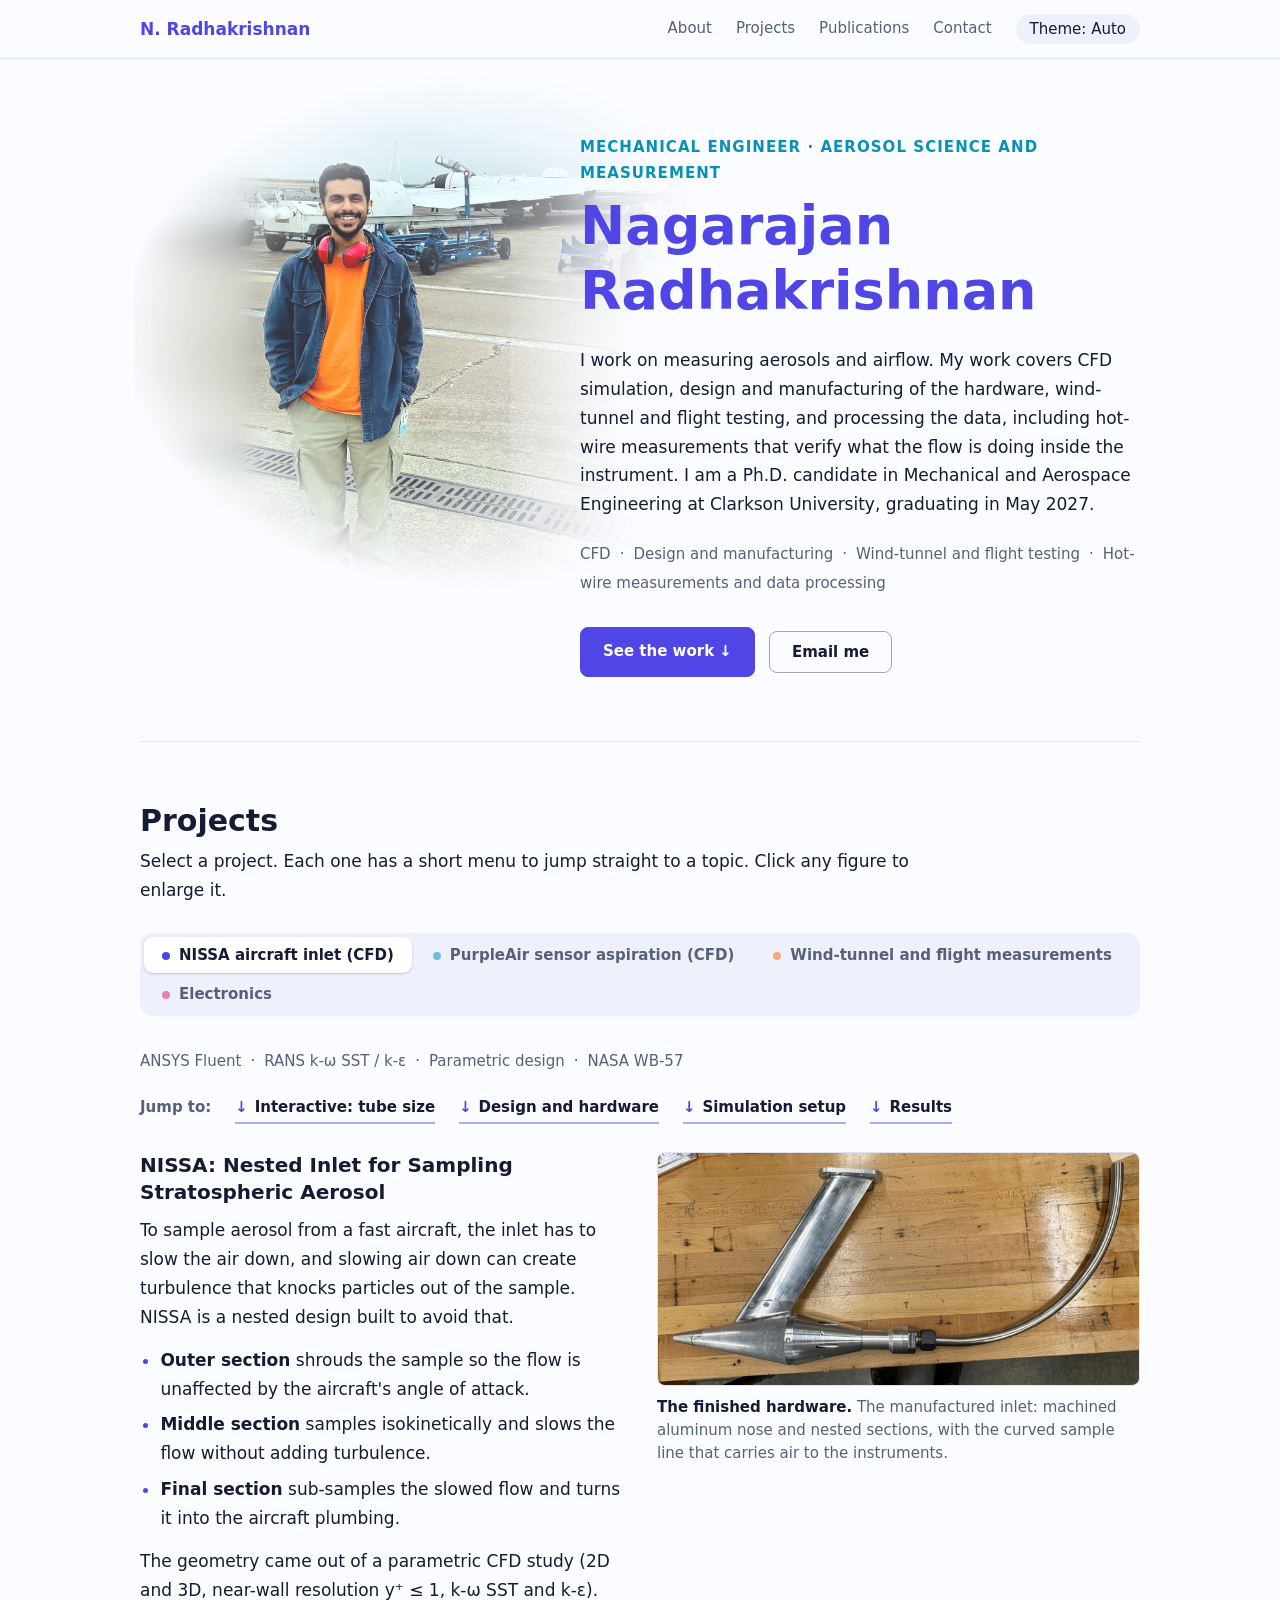
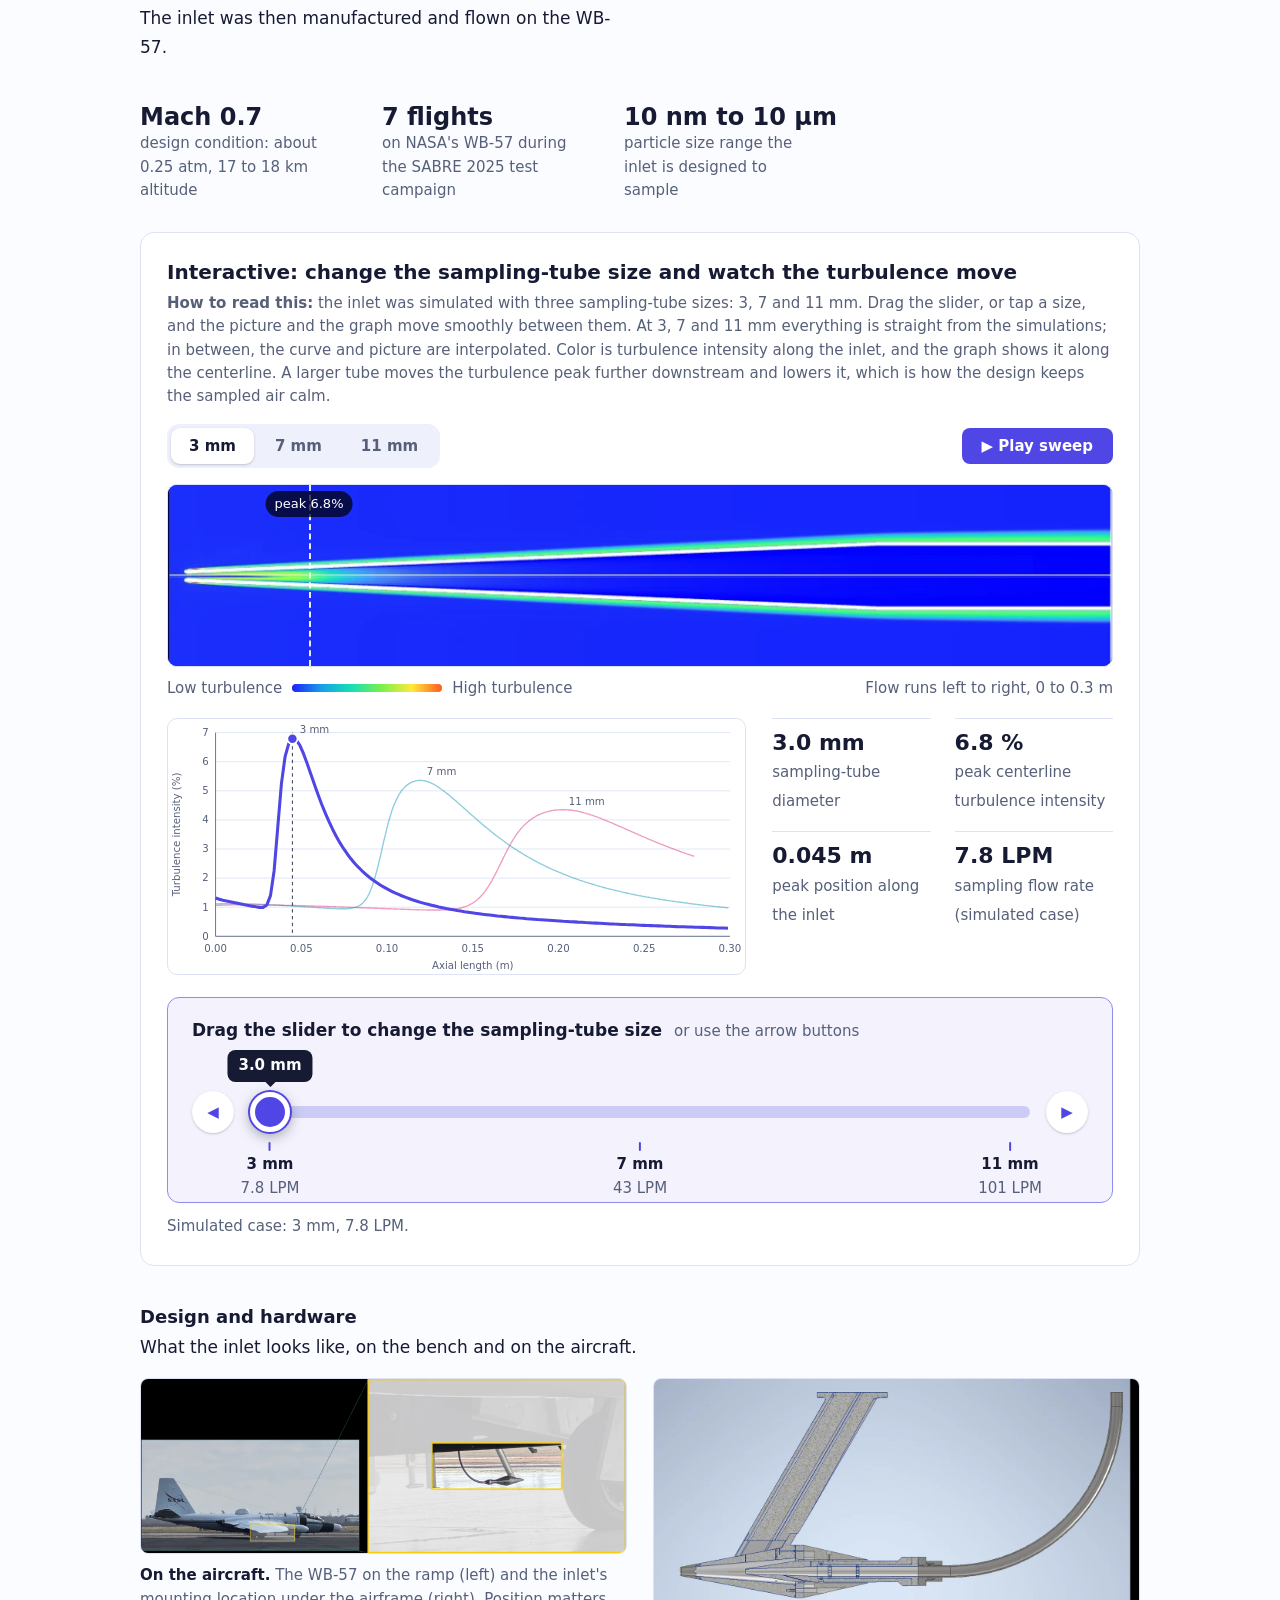
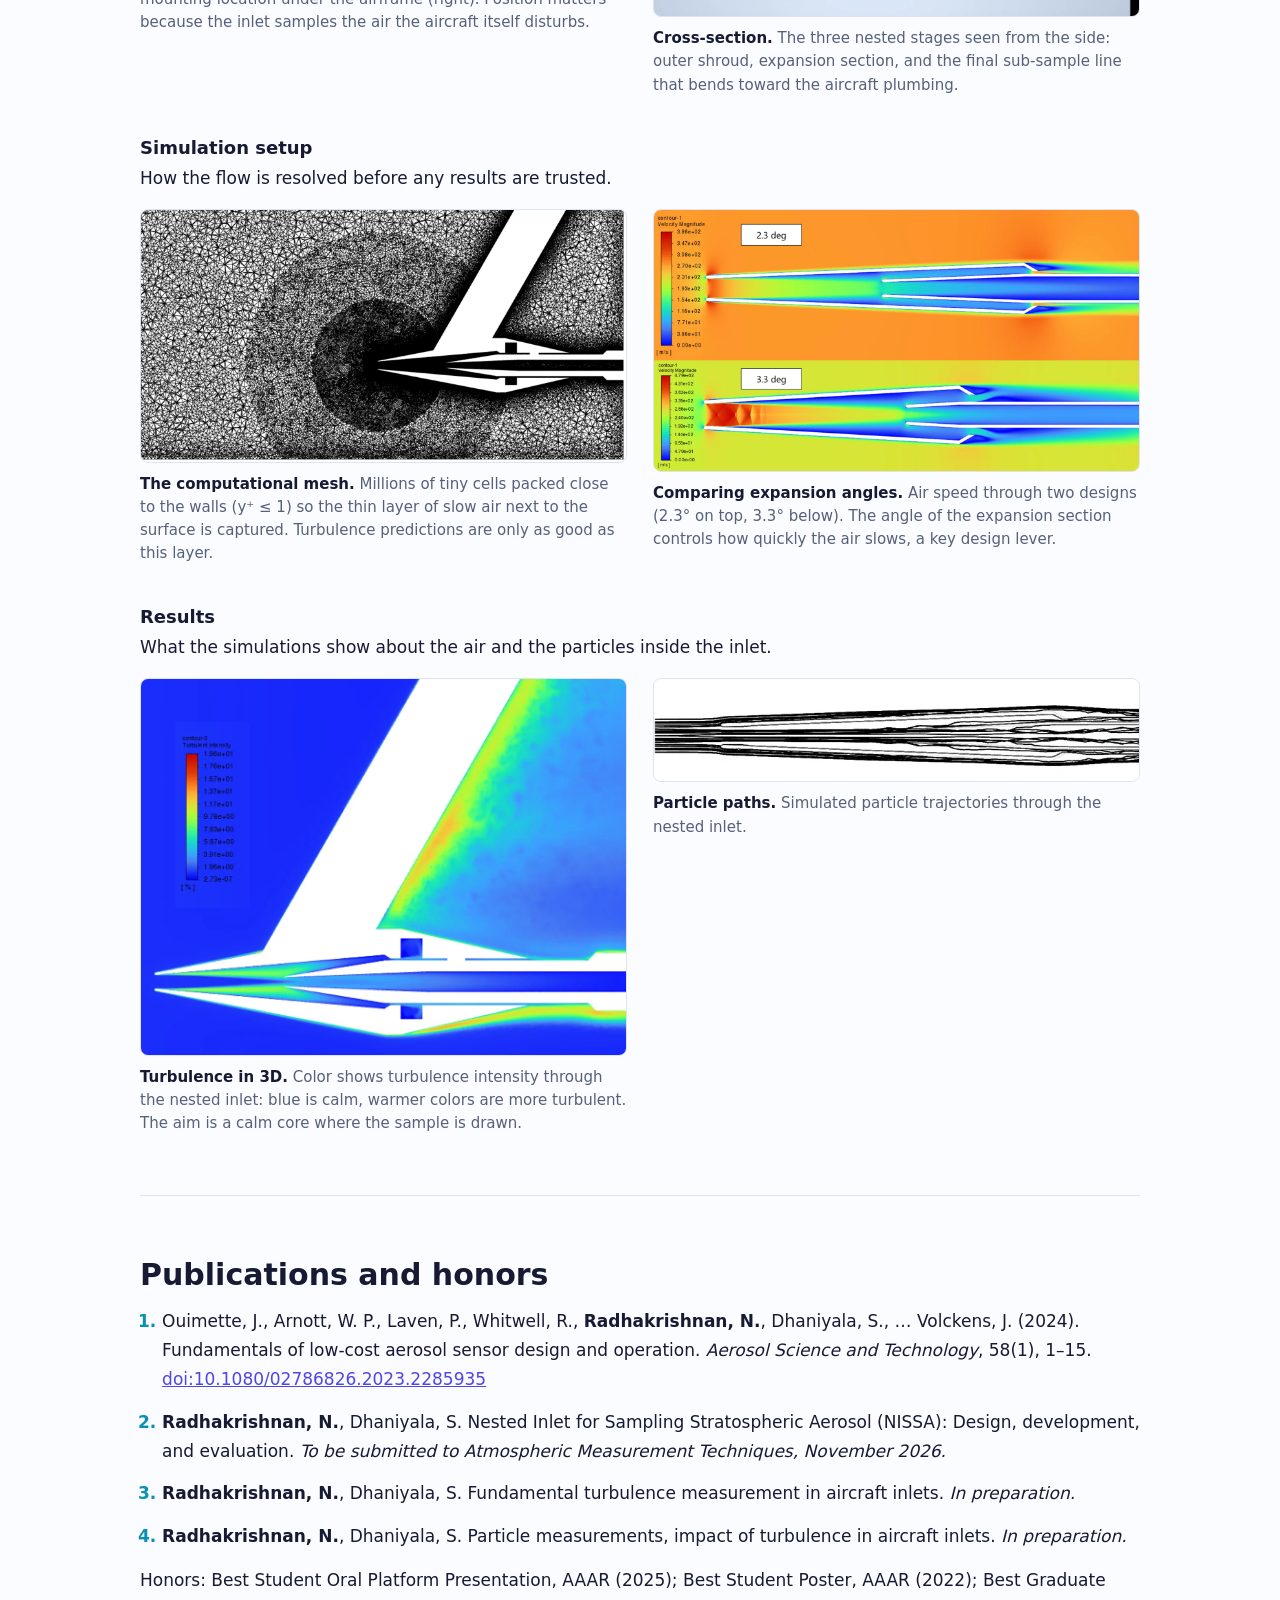
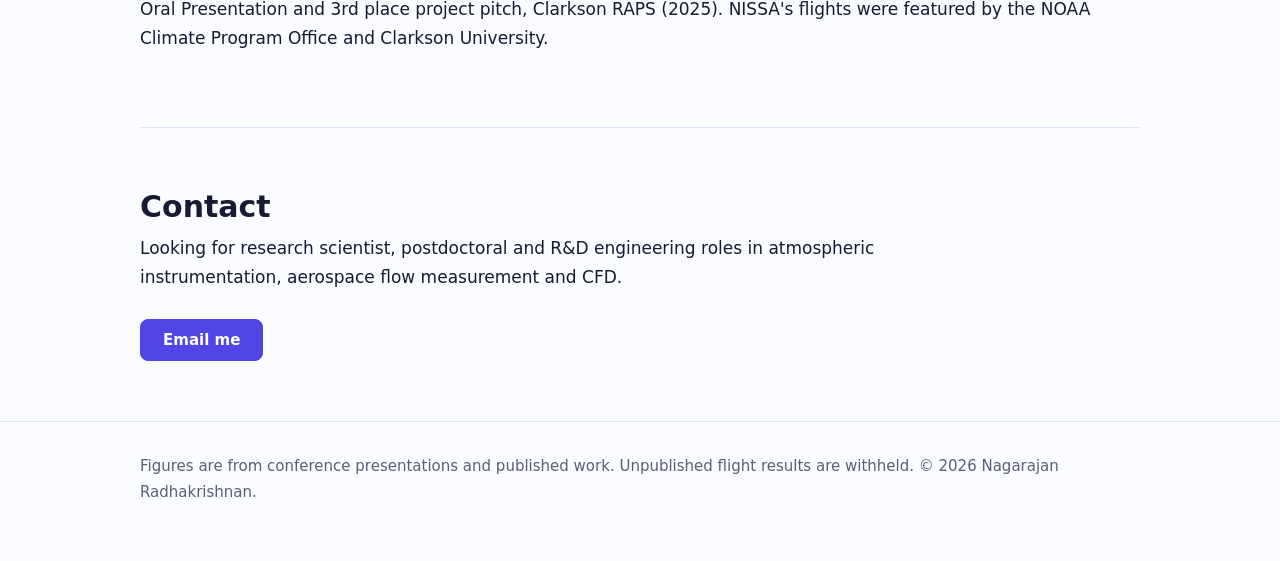
==== commit 7e895b01: "Circular vignette on the photo, text halo, stronger desktop photo" ====
--- a/index.html
+++ b/index.html
@@ -58,14 +58,16 @@
 
   /* hero: a faded photo sits quietly behind the right side */
   header.hero{padding:76px 0 64px;position:relative;isolation:isolate}
-  .hero-bg{position:absolute;z-index:-1;left:-10px;top:8px;width:min(56%,600px);height:auto;aspect-ratio:1000/960;object-fit:cover;opacity:.7;pointer-events:none;user-select:none;
-     -webkit-mask-image:linear-gradient(to right,transparent 0,#000 5%,#000 44%,transparent 100%),linear-gradient(to bottom,transparent 0,#000 7%,#000 84%,transparent 100%);
+  .hero-bg{position:absolute;z-index:-1;left:-6px;top:8px;width:min(66%,720px);height:auto;aspect-ratio:1180/960;object-fit:cover;opacity:.8;pointer-events:none;user-select:none;
+     -webkit-mask-image:radial-gradient(ellipse 54% 48% at 52% 49%,#000 56%,transparent 100%),linear-gradient(to right,#000 0,#000 42%,transparent 86%);
      -webkit-mask-composite:source-in;
-     mask-image:linear-gradient(to right,transparent 0,#000 5%,#000 44%,transparent 100%),linear-gradient(to bottom,transparent 0,#000 7%,#000 84%,transparent 100%);
+     mask-image:radial-gradient(ellipse 54% 48% at 52% 49%,#000 56%,transparent 100%),linear-gradient(to right,#000 0,#000 42%,transparent 86%);
      mask-composite:intersect}
-  :root[data-theme="dark"] .hero-bg{opacity:.5}
-  @media (prefers-color-scheme: dark){:root:not([data-theme="light"]) .hero-bg{opacity:.5}}
-  .hero-text{max-width:min(580px,calc(100% - 440px));margin-left:auto;position:relative}
+  :root[data-theme="dark"] .hero-bg{opacity:.55}
+  @media (prefers-color-scheme: dark){:root:not([data-theme="light"]) .hero-bg{opacity:.55}}
+  .hero-text{max-width:min(580px,calc(100% - 440px));margin-left:auto;position:relative;isolation:isolate}
+  .hero-text::before{content:"";position:absolute;z-index:-1;inset:-34px -26px -30px -70px;pointer-events:none;
+     background:radial-gradient(ellipse 56% 56% at 52% 50%,color-mix(in srgb,var(--bg) 96%,transparent) 62%,transparent 100%)}
   .eyebrow{color:var(--a2);font-weight:700;letter-spacing:.07em;text-transform:uppercase;margin-bottom:8px}
   h1{font-size:clamp(36px,6vw,54px);line-height:1.2;font-weight:800;margin:0 0 18px;padding-bottom:.08em;color:var(--accent)}
   .lead{max-width:46em;margin:0 0 20px}
@@ -238,6 +240,7 @@
   @media (max-width:900px){
     header.hero{padding-top:0}
     .hero-text{max-width:none;margin-left:0}
+    .hero-text::before{display:none}
     .hero-bg{position:relative;display:block;left:auto;top:auto;width:calc(100% + 40px);margin:0 -20px 14px;height:290px;aspect-ratio:auto;object-position:20% 20%;opacity:.8;
        -webkit-mask-image:linear-gradient(to bottom,#000 55%,transparent 100%);mask-image:linear-gradient(to bottom,#000 55%,transparent 100%);
        -webkit-mask-composite:source-over;mask-composite:add}
@@ -279,7 +282,7 @@
 <main class="wrap">
 
 <header class="hero" id="about">
-  <img class="hero-bg" src="assets/hero_bg.webp" alt="" aria-hidden="true" width="1000" height="960">
+  <picture><source media="(min-width:901px)" srcset="assets/hero_bg_wide.webp"><img class="hero-bg" src="assets/hero_bg.webp" alt="" aria-hidden="true" width="1000" height="960"></picture>
   <div class="hero-text">
     <div class="eyebrow">Mechanical engineer &middot; aerosol science and measurement</div>
     <h1>Nagarajan Radhakrishnan</h1>
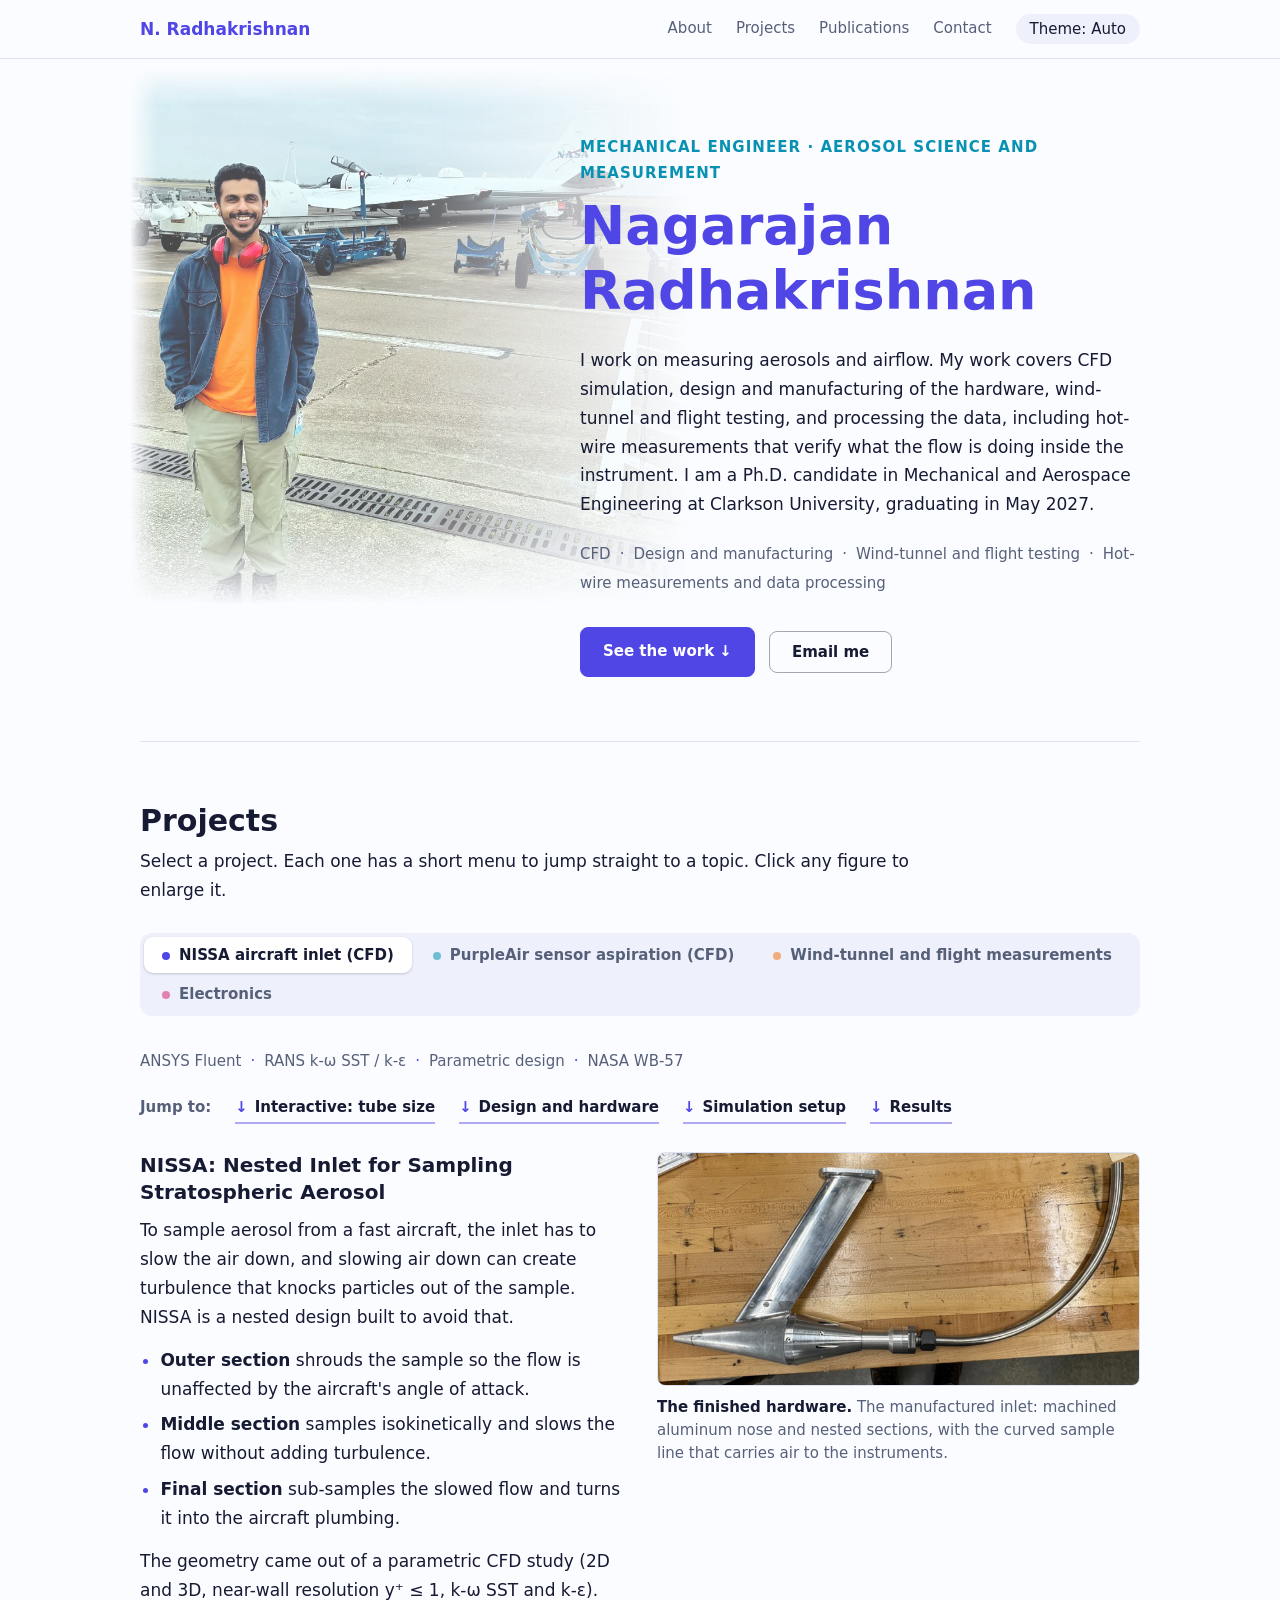
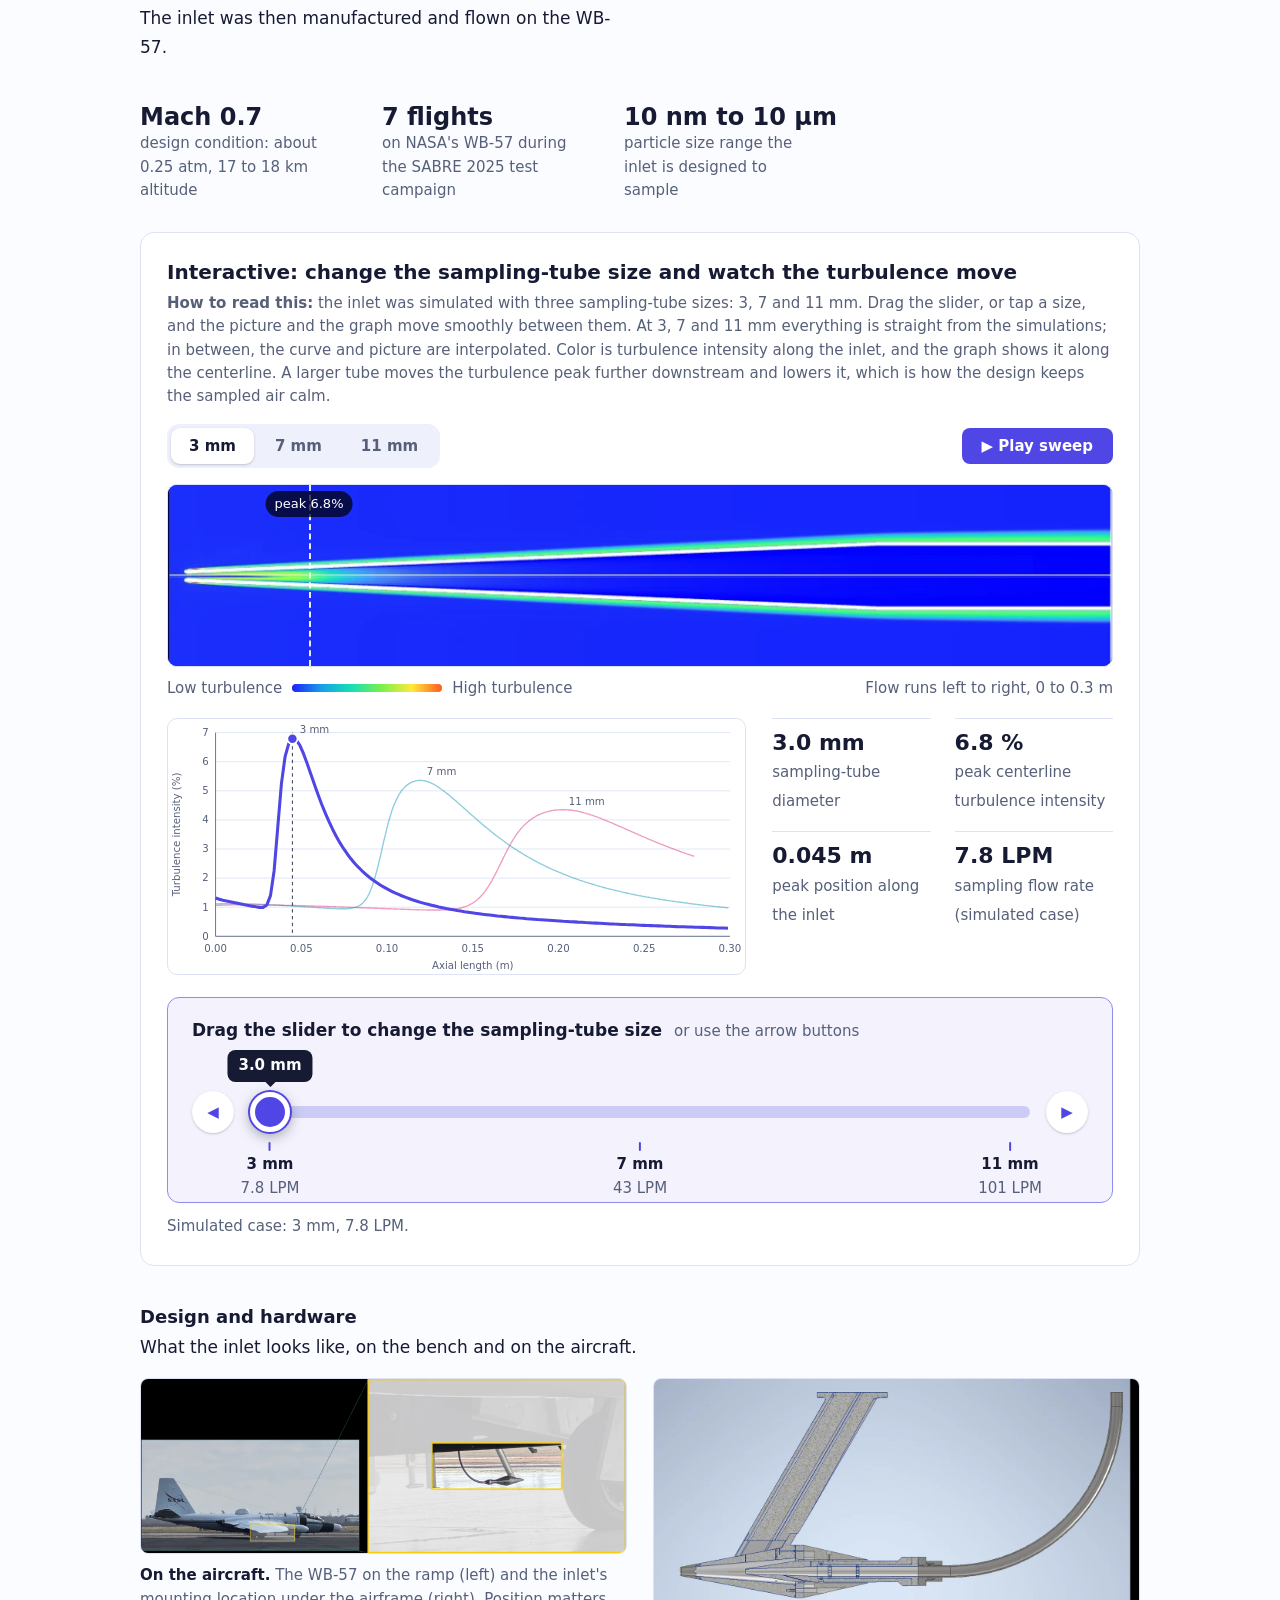
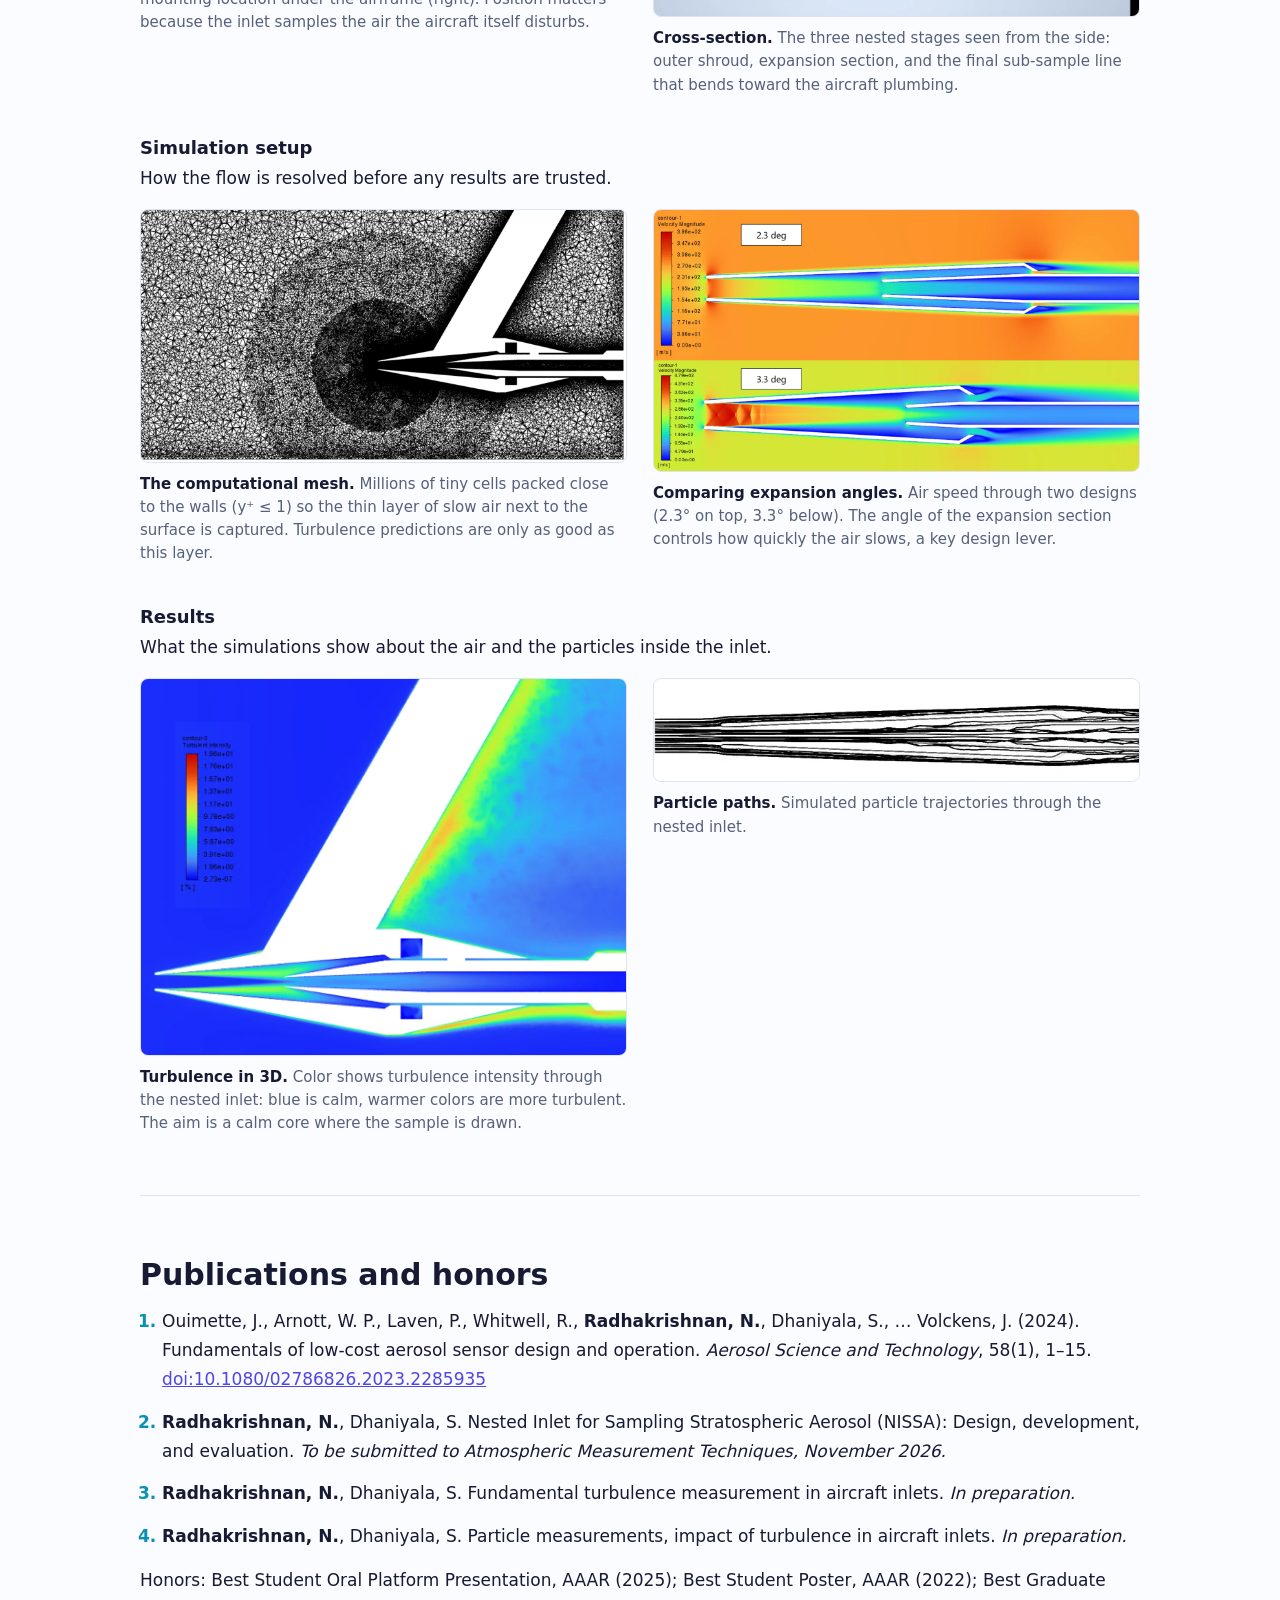
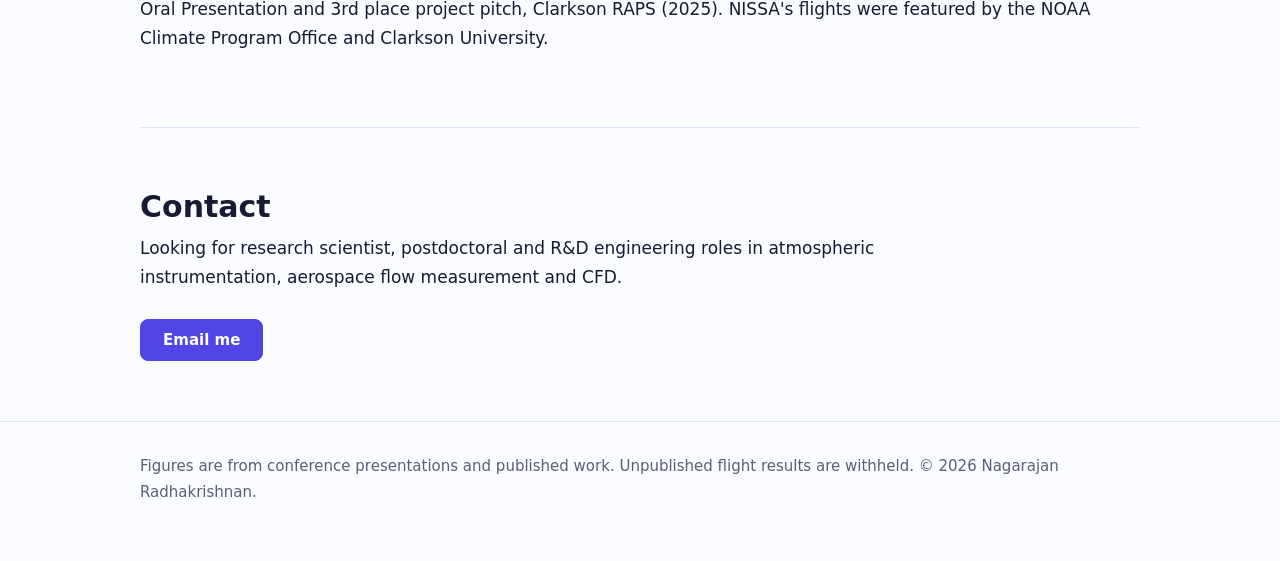
==== commit 083ec2b5: "Revert "Circular vignette on the photo, text halo, stronger desktop photo" This reverts commit 7e895" ====
--- a/index.html
+++ b/index.html
@@ -58,16 +58,14 @@
 
   /* hero: a faded photo sits quietly behind the right side */
   header.hero{padding:76px 0 64px;position:relative;isolation:isolate}
-  .hero-bg{position:absolute;z-index:-1;left:-6px;top:8px;width:min(66%,720px);height:auto;aspect-ratio:1180/960;object-fit:cover;opacity:.8;pointer-events:none;user-select:none;
-     -webkit-mask-image:radial-gradient(ellipse 54% 48% at 52% 49%,#000 56%,transparent 100%),linear-gradient(to right,#000 0,#000 42%,transparent 86%);
+  .hero-bg{position:absolute;z-index:-1;left:-10px;top:8px;width:min(56%,600px);height:auto;aspect-ratio:1000/960;object-fit:cover;opacity:.7;pointer-events:none;user-select:none;
+     -webkit-mask-image:linear-gradient(to right,transparent 0,#000 5%,#000 44%,transparent 100%),linear-gradient(to bottom,transparent 0,#000 7%,#000 84%,transparent 100%);
      -webkit-mask-composite:source-in;
-     mask-image:radial-gradient(ellipse 54% 48% at 52% 49%,#000 56%,transparent 100%),linear-gradient(to right,#000 0,#000 42%,transparent 86%);
+     mask-image:linear-gradient(to right,transparent 0,#000 5%,#000 44%,transparent 100%),linear-gradient(to bottom,transparent 0,#000 7%,#000 84%,transparent 100%);
      mask-composite:intersect}
-  :root[data-theme="dark"] .hero-bg{opacity:.55}
-  @media (prefers-color-scheme: dark){:root:not([data-theme="light"]) .hero-bg{opacity:.55}}
-  .hero-text{max-width:min(580px,calc(100% - 440px));margin-left:auto;position:relative;isolation:isolate}
-  .hero-text::before{content:"";position:absolute;z-index:-1;inset:-34px -26px -30px -70px;pointer-events:none;
-     background:radial-gradient(ellipse 56% 56% at 52% 50%,color-mix(in srgb,var(--bg) 96%,transparent) 62%,transparent 100%)}
+  :root[data-theme="dark"] .hero-bg{opacity:.5}
+  @media (prefers-color-scheme: dark){:root:not([data-theme="light"]) .hero-bg{opacity:.5}}
+  .hero-text{max-width:min(580px,calc(100% - 440px));margin-left:auto;position:relative}
   .eyebrow{color:var(--a2);font-weight:700;letter-spacing:.07em;text-transform:uppercase;margin-bottom:8px}
   h1{font-size:clamp(36px,6vw,54px);line-height:1.2;font-weight:800;margin:0 0 18px;padding-bottom:.08em;color:var(--accent)}
   .lead{max-width:46em;margin:0 0 20px}
@@ -240,7 +238,6 @@
   @media (max-width:900px){
     header.hero{padding-top:0}
     .hero-text{max-width:none;margin-left:0}
-    .hero-text::before{display:none}
     .hero-bg{position:relative;display:block;left:auto;top:auto;width:calc(100% + 40px);margin:0 -20px 14px;height:290px;aspect-ratio:auto;object-position:20% 20%;opacity:.8;
        -webkit-mask-image:linear-gradient(to bottom,#000 55%,transparent 100%);mask-image:linear-gradient(to bottom,#000 55%,transparent 100%);
        -webkit-mask-composite:source-over;mask-composite:add}
@@ -282,7 +279,7 @@
 <main class="wrap">
 
 <header class="hero" id="about">
-  <picture><source media="(min-width:901px)" srcset="assets/hero_bg_wide.webp"><img class="hero-bg" src="assets/hero_bg.webp" alt="" aria-hidden="true" width="1000" height="960"></picture>
+  <img class="hero-bg" src="assets/hero_bg.webp" alt="" aria-hidden="true" width="1000" height="960">
   <div class="hero-text">
     <div class="eyebrow">Mechanical engineer &middot; aerosol science and measurement</div>
     <h1>Nagarajan Radhakrishnan</h1>
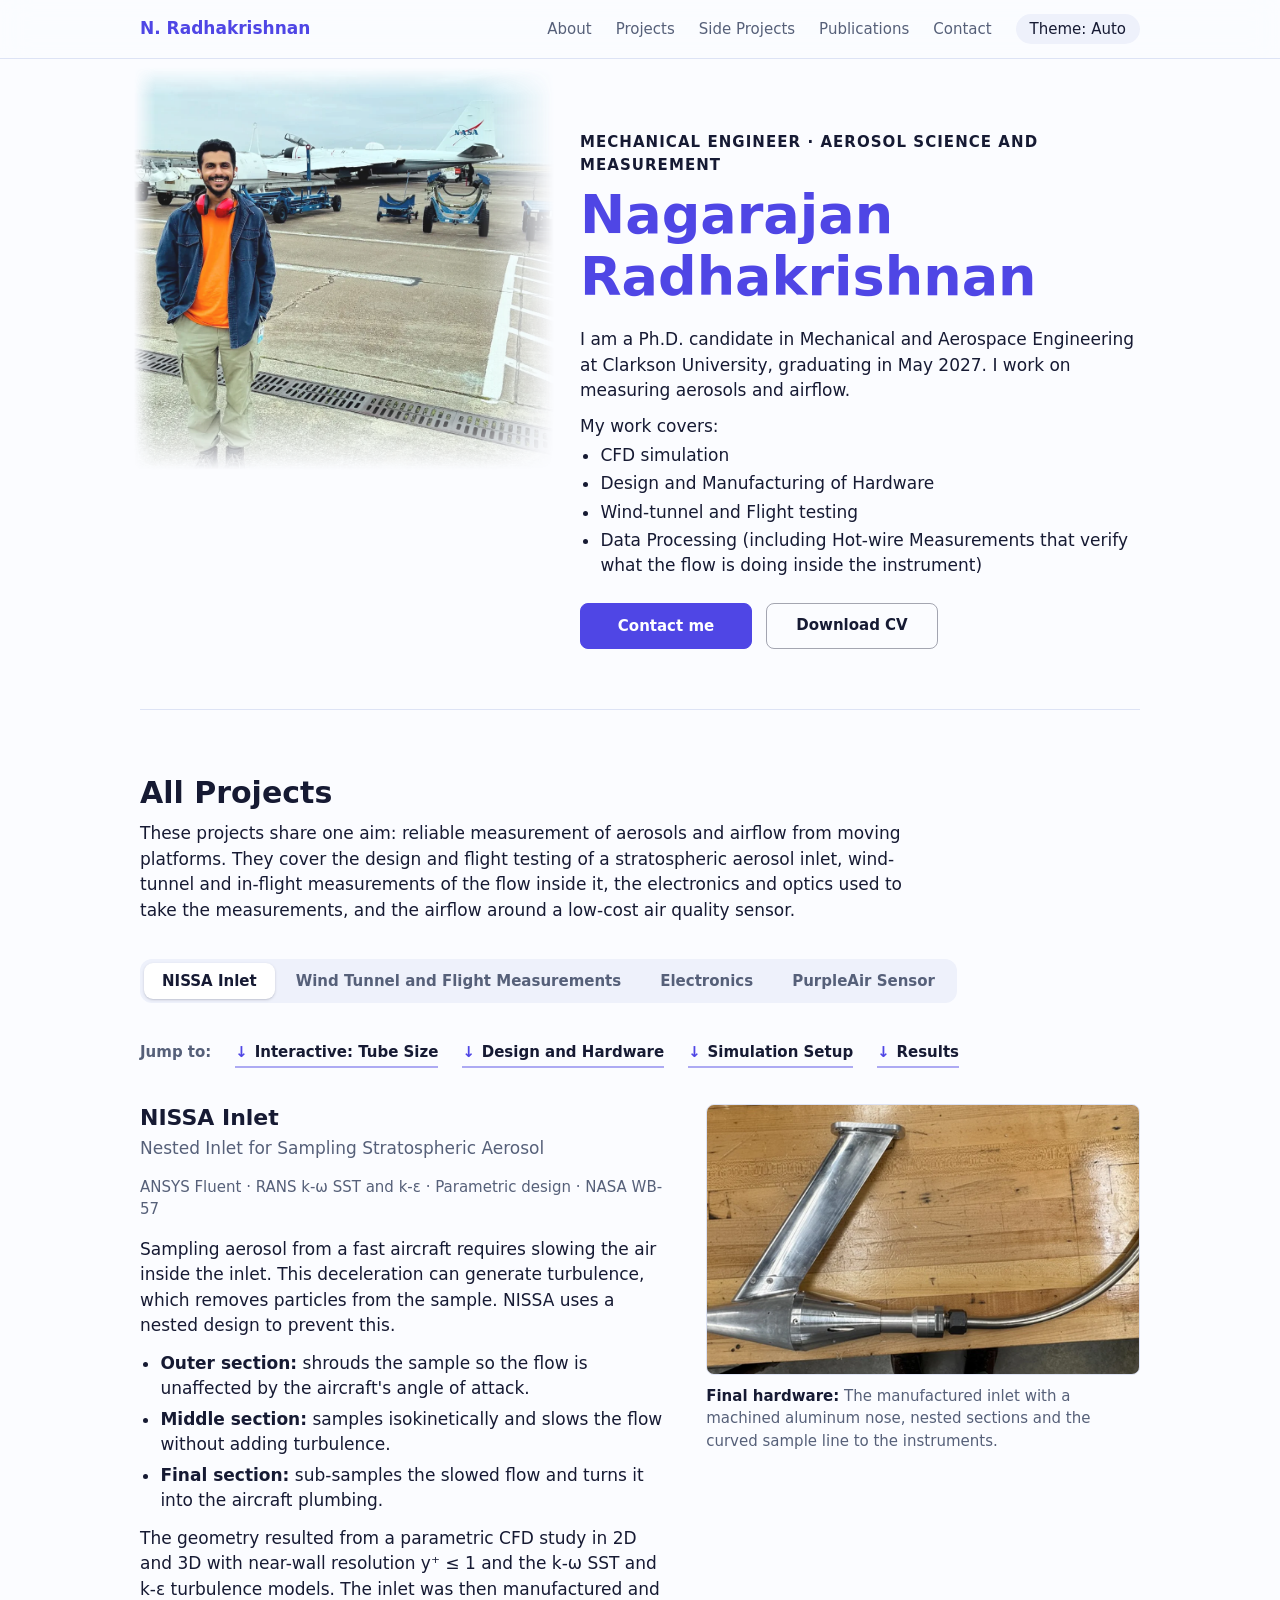
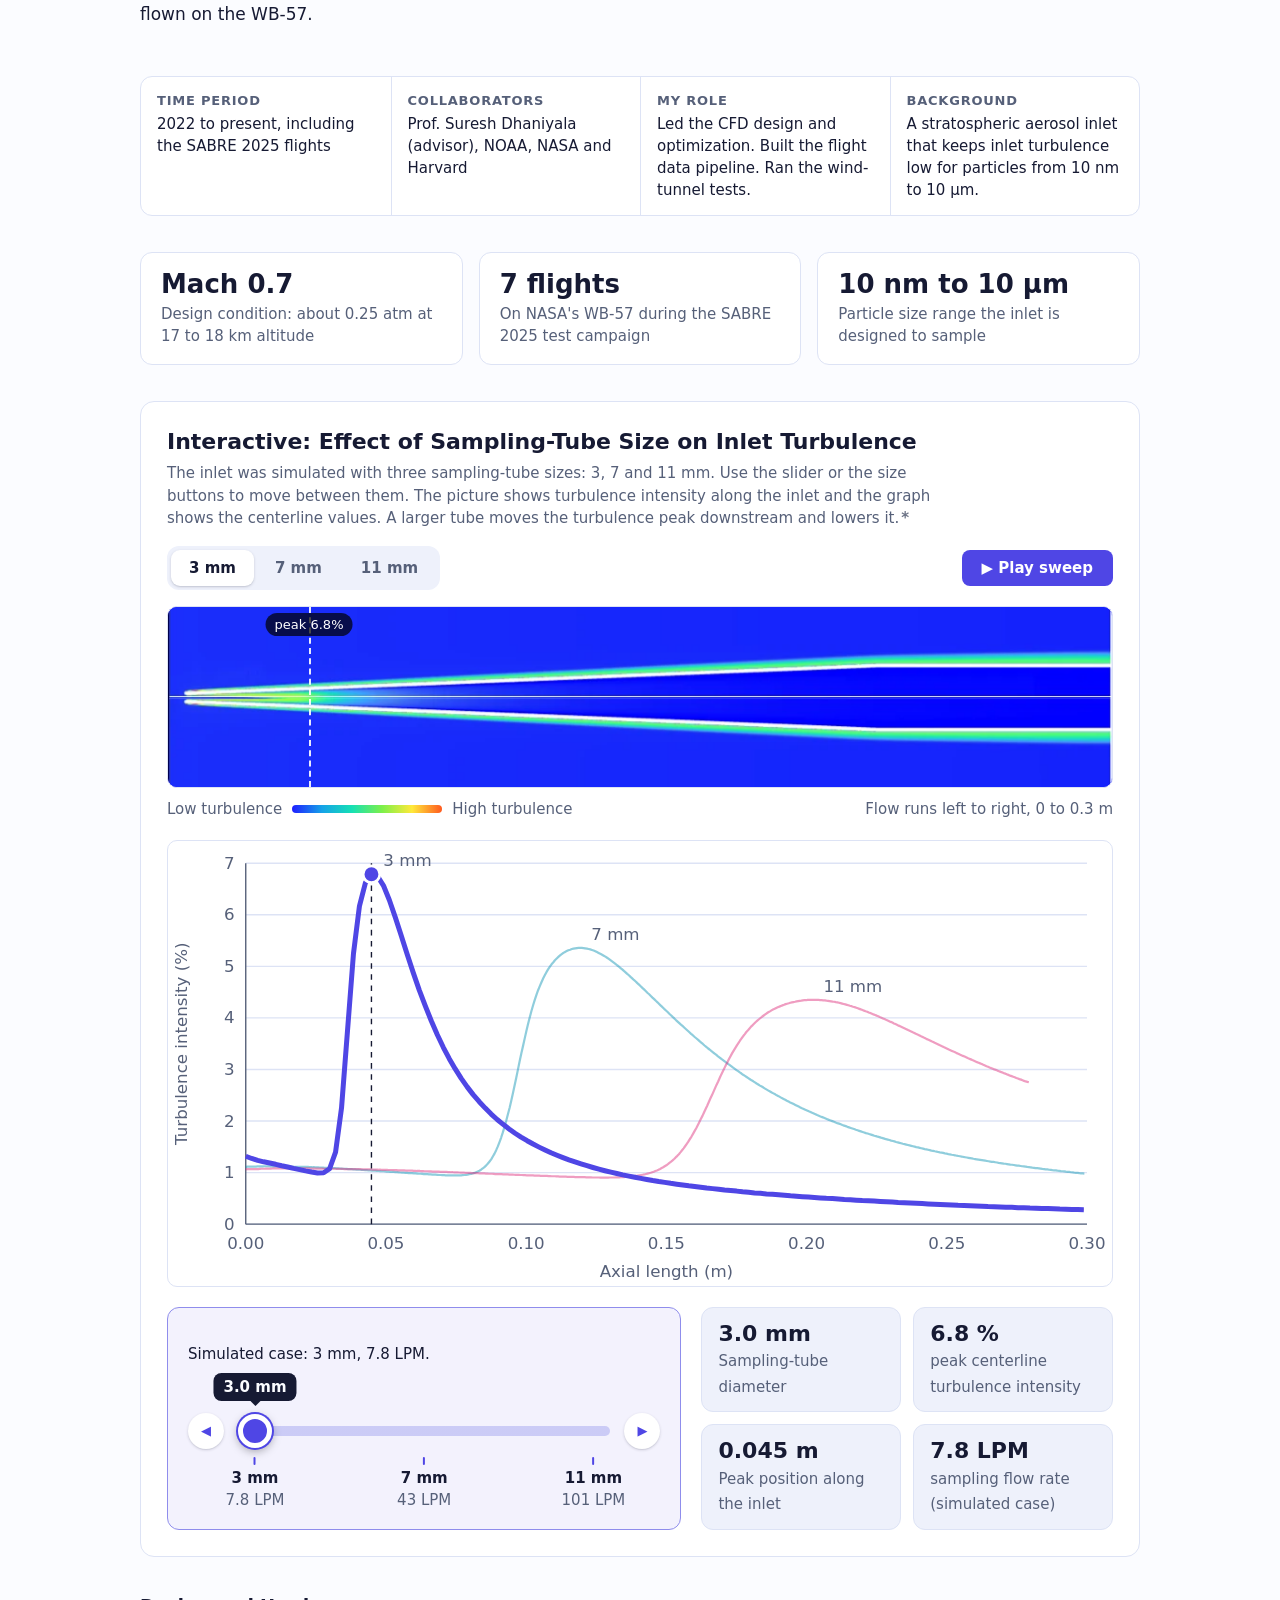
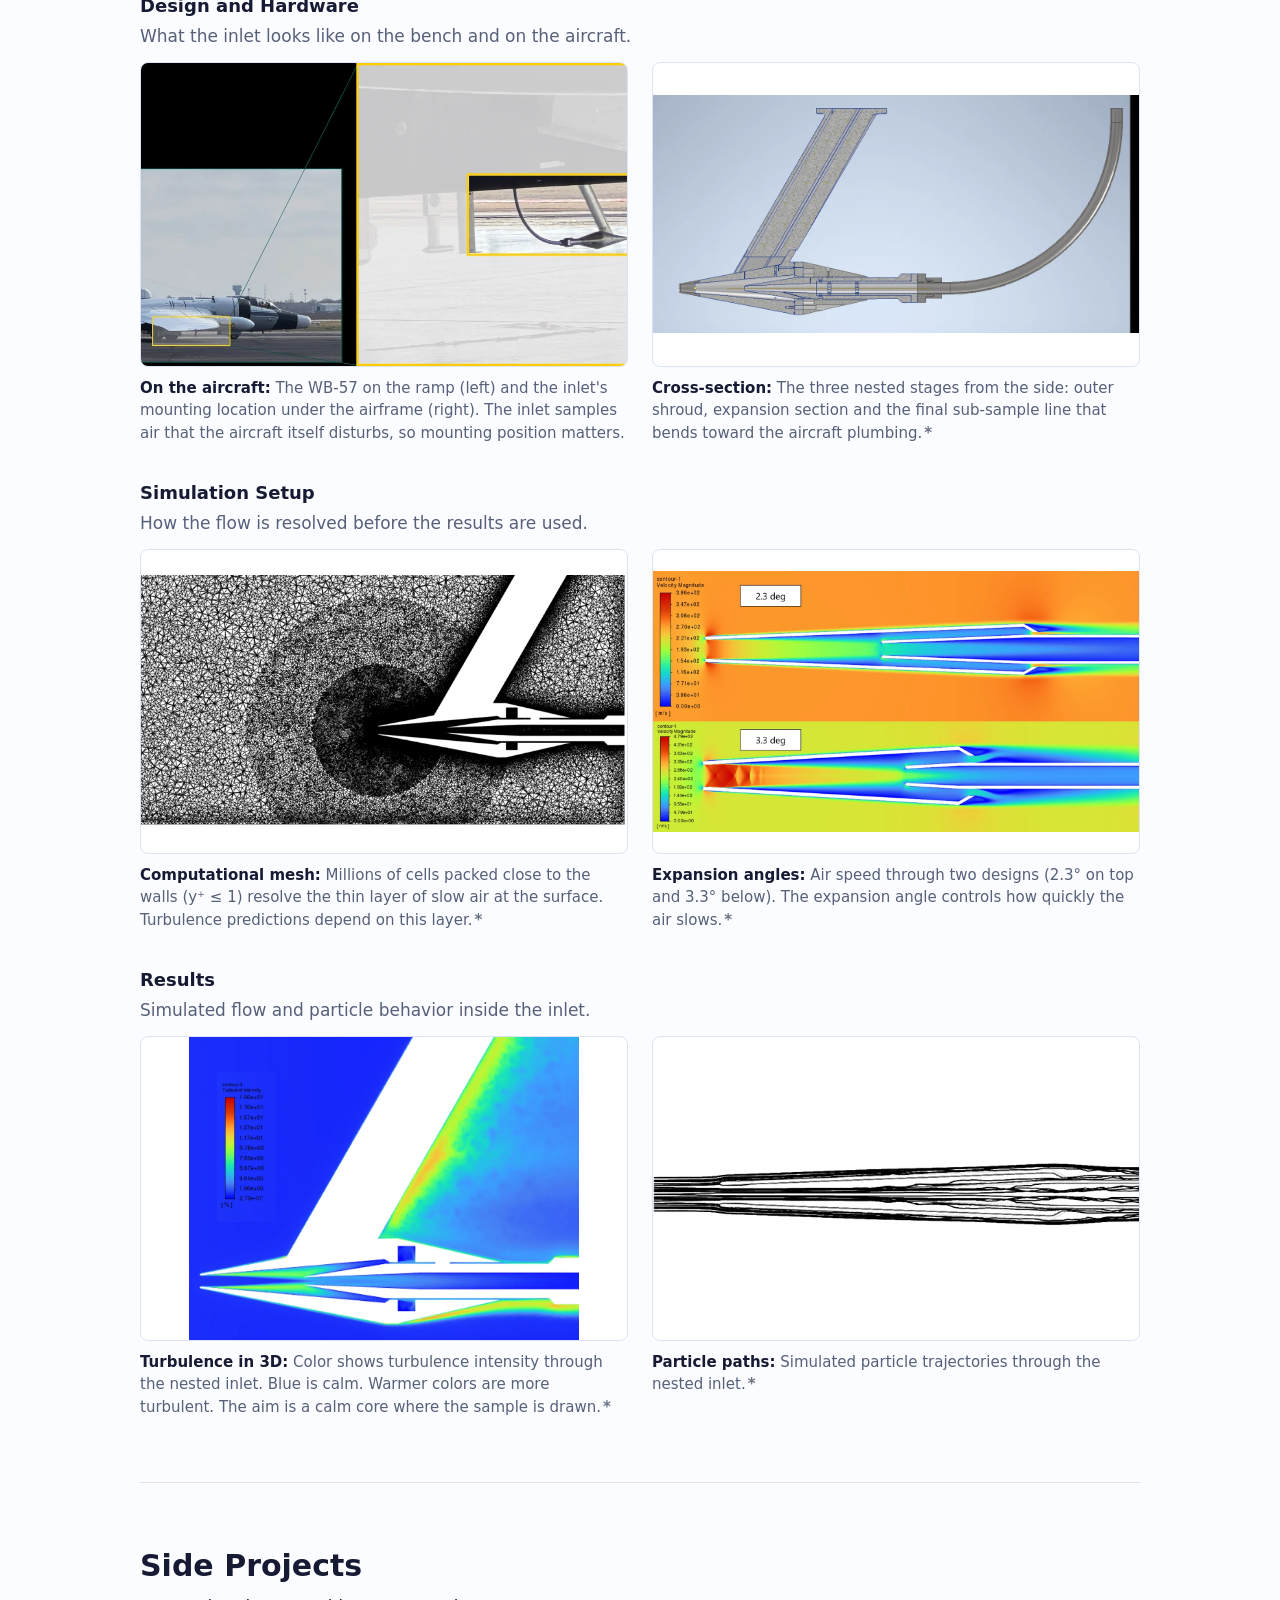
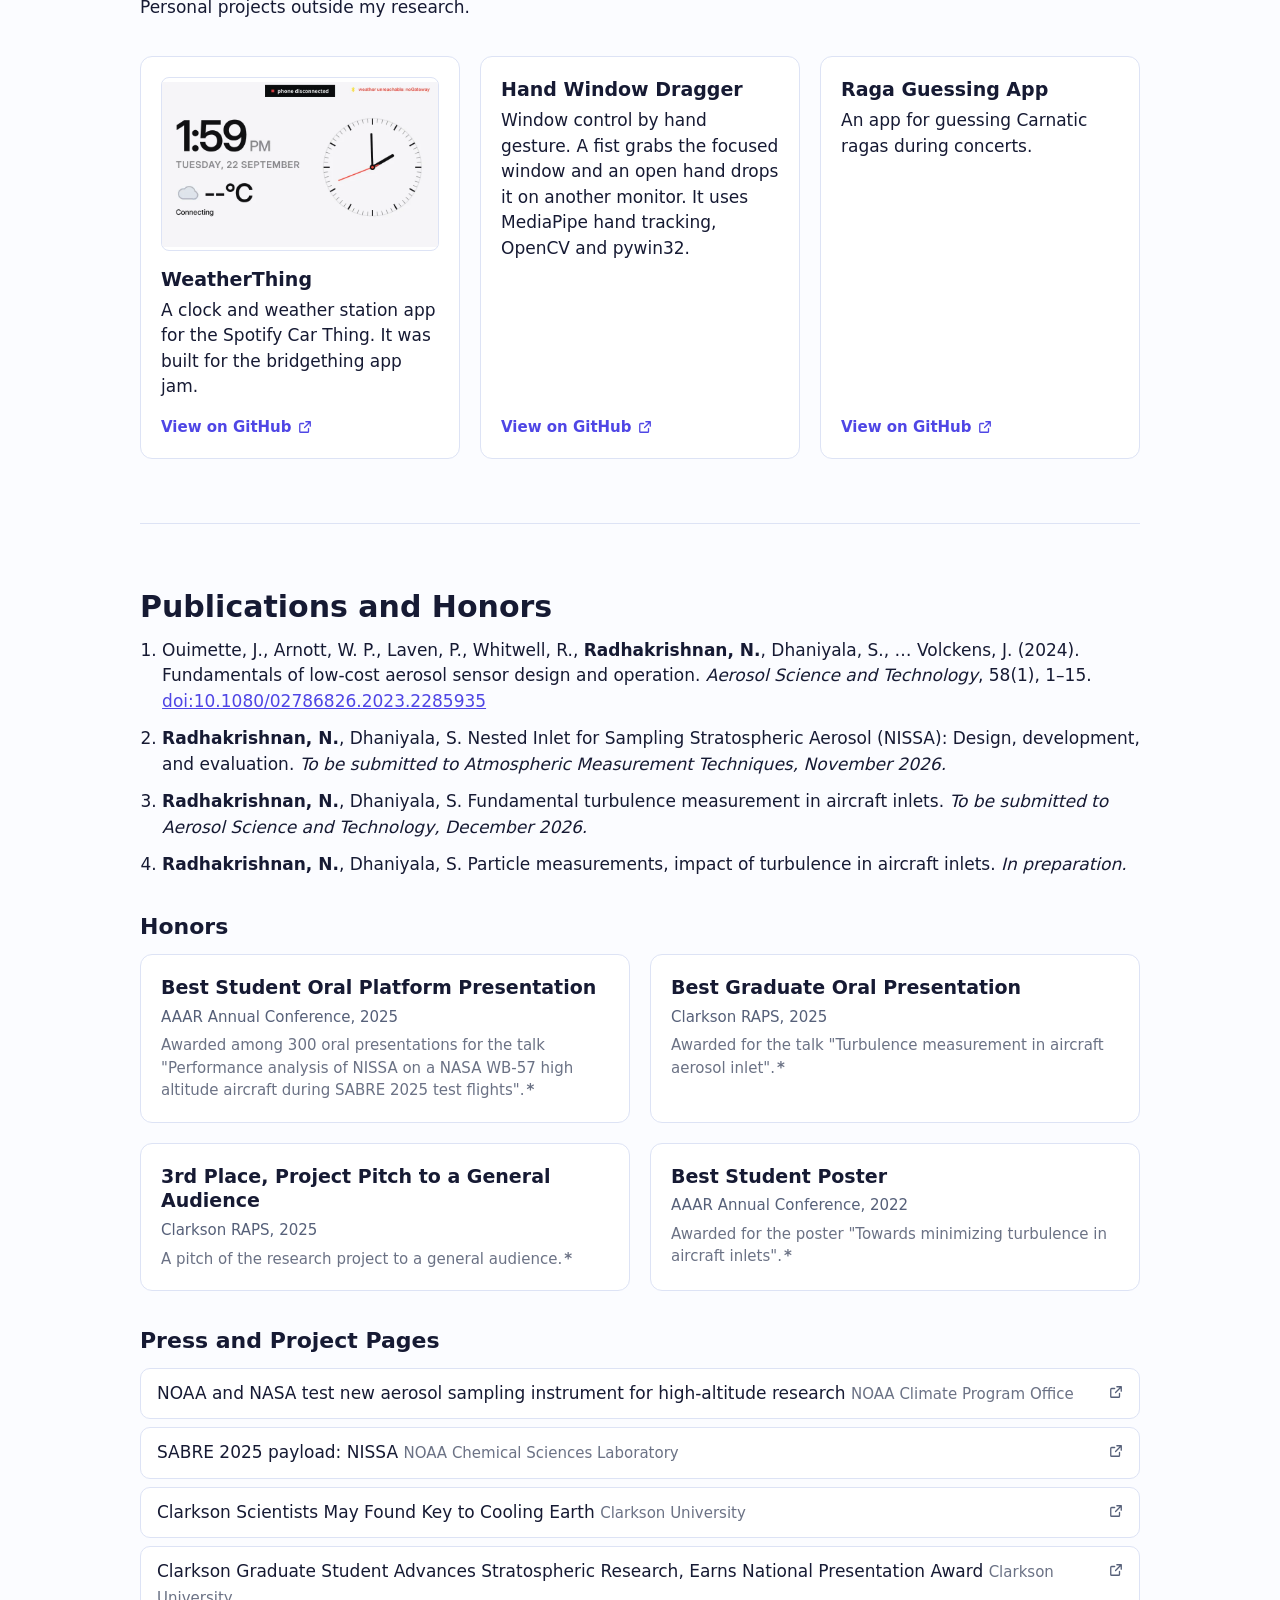
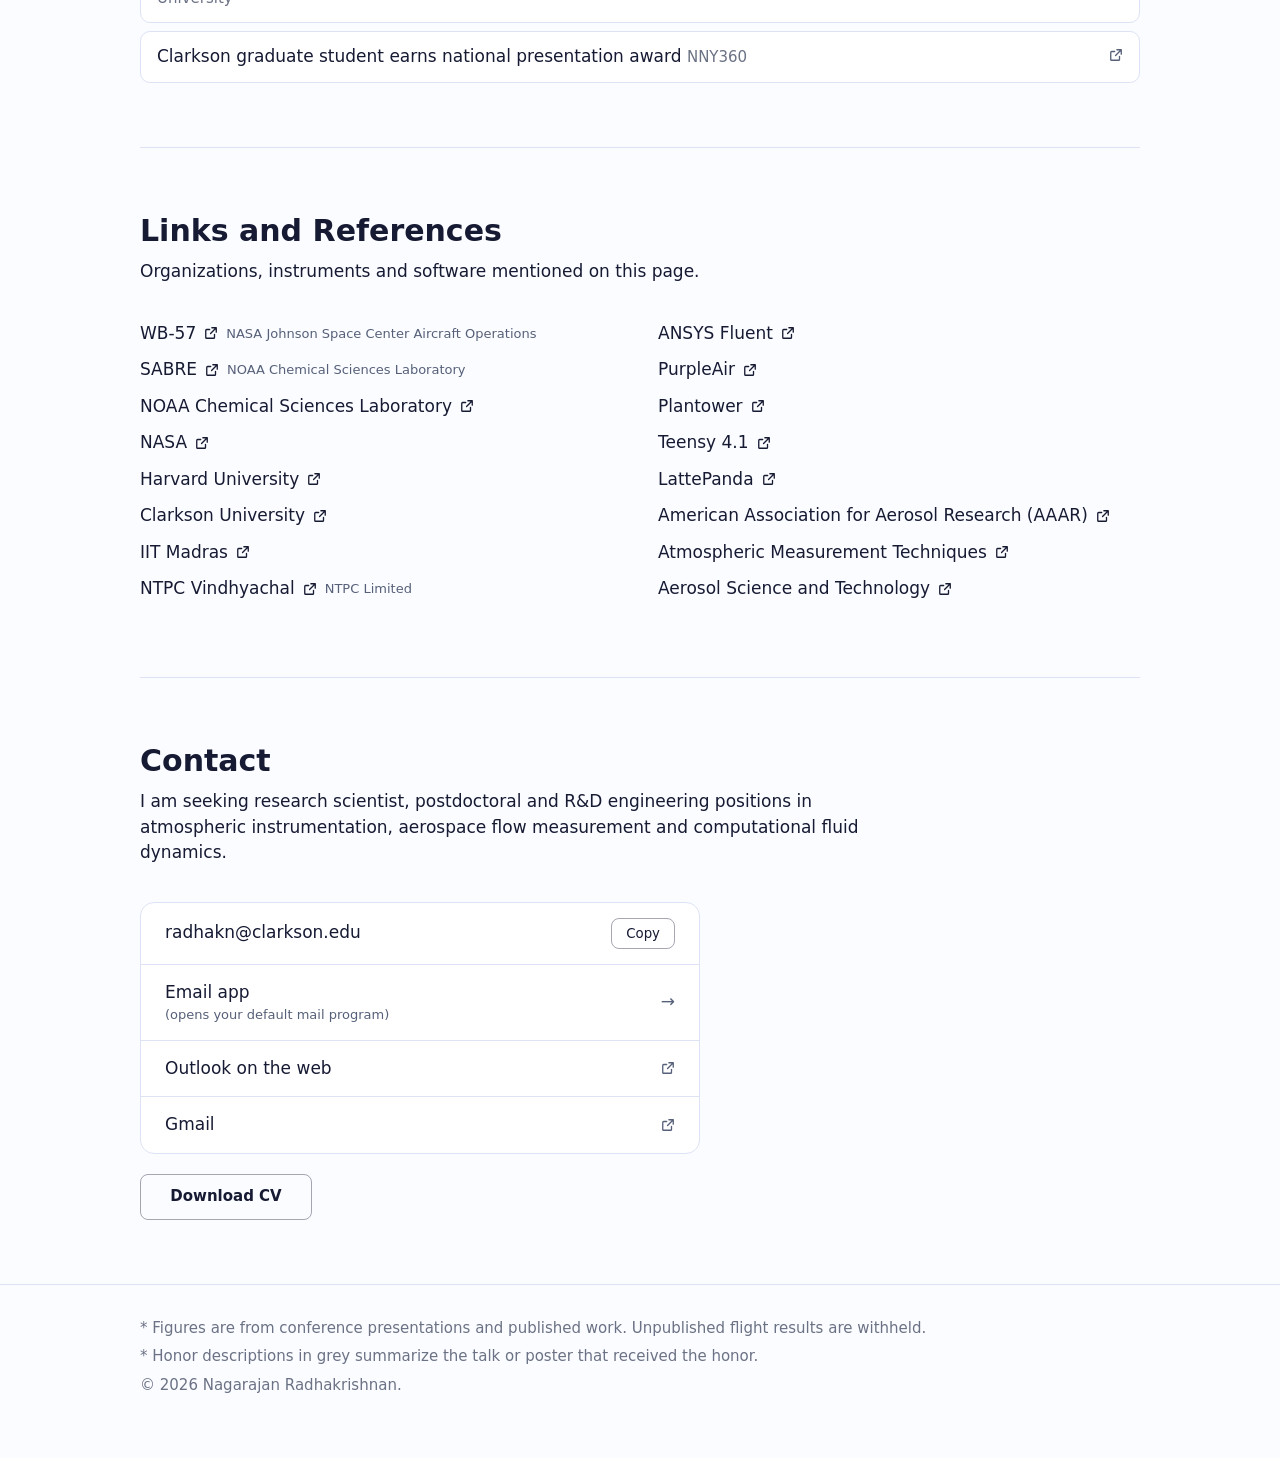
==== commit 82df50b4: "Apply UX feedback: new copy and structure, uniform figures, graph-first widget, side projects, honor" ====
--- a/index.html
+++ b/index.html
@@ -10,42 +10,43 @@
   :root{
     --bg:#fbfcff; --surface:#ffffff; --surface2:#eef1fb; --text:#161a33; --muted:#566079; --line:#dde3f5;
     --a1:#4f46e5; --a2:#0891b2; --a3:#f97316; --a4:#db2777;
-    --accent:var(--a1); --accent-ink:#ffffff; --plot:#ffffff;
+    --accent:var(--a1); --accent-ink:#ffffff; --plot:#ffffff; --note:#6b7285;
     --lift:0 1px 3px rgba(22,26,51,.16),0 1px 1px rgba(22,26,51,.06);
     --ease:cubic-bezier(.2,.8,.2,1);
-    --fs:17px; --fs-sm:15px;
+    --fs:17px; --fs-sm:15px; --gap:36px;
   }
   @media (prefers-color-scheme: dark){
     :root:not([data-theme="light"]){
       --bg:#0b0e1d; --surface:#141933; --surface2:#1b2142; --text:#eef0ff; --muted:#a3acd0; --line:#2a3159;
       --a1:#8b8cff; --a2:#2dd4bf; --a3:#fb923c; --a4:#f472b6;
-      --accent:var(--a1); --accent-ink:#0b0e1d; --plot:#10152b;
+      --accent:var(--a1); --accent-ink:#0b0e1d; --plot:#10152b; --note:#9aa3c4;
       --lift:0 1px 3px rgba(0,0,0,.5),0 1px 1px rgba(0,0,0,.3);
     }
   }
   :root[data-theme="dark"]{
     --bg:#0b0e1d; --surface:#141933; --surface2:#1b2142; --text:#eef0ff; --muted:#a3acd0; --line:#2a3159;
     --a1:#8b8cff; --a2:#2dd4bf; --a3:#fb923c; --a4:#f472b6;
-    --accent:var(--a1); --accent-ink:#0b0e1d; --plot:#10152b;
+    --accent:var(--a1); --accent-ink:#0b0e1d; --plot:#10152b; --note:#9aa3c4;
     --lift:0 1px 3px rgba(0,0,0,.5),0 1px 1px rgba(0,0,0,.3);
   }
   *{box-sizing:border-box}
   html{scroll-behavior:auto}
   html,body{overflow-x:clip}
   body{margin:0;background:var(--bg);color:var(--text);transition:background .25s,color .25s;
-       font:var(--fs)/1.7 system-ui,-apple-system,"Segoe UI",Roboto,sans-serif}
-  p{margin:0 0 14px}
+       font:var(--fs)/1.5 system-ui,-apple-system,"Segoe UI",Roboto,sans-serif}
+  p{margin:0 0 12px}
   a{color:var(--accent)}
   .wrap{max-width:1040px;margin:0 auto;padding:0 20px}
 
   /* headings: same color, weight and sizes everywhere */
   h2,h3,h4{color:var(--text);font-weight:700;margin:0}
-  h2{font-size:30px;line-height:1.25;margin-bottom:8px}
-  h3{font-size:20px;line-height:1.35;margin-bottom:10px}
-  h4{font-size:18px;line-height:1.4;margin:38px 0 4px}
+  h2{font-size:30px;line-height:1.25;margin-bottom:10px}
+  h3{font-size:22px;line-height:1.3;margin-bottom:4px}
+  h4{font-size:18px;line-height:1.4;margin:var(--gap) 0 6px}
+  .subtitle{color:var(--muted);font-size:var(--fs);margin:0 0 14px}
   /* secondary text: one small size, one muted color */
-  figcaption,.hint,.note,.legend,.ticks,.fact span,.readout span,nav a,.tag,.chip,.tab,.btn,.eyebrow,#themeBtn,.jump{font-size:var(--fs-sm)}
-  figcaption,.hint,.note,.legend,.ticks,.fact span,.readout span{color:var(--muted);line-height:1.55}
+  figcaption,.hint,.note,.legend,.ticks,.fact span,.readout span,nav a,.tag,.chip,.tab,.btn,.eyebrow,#themeBtn,.jump,.meta,.status,.tools{font-size:var(--fs-sm)}
+  figcaption,.hint,.note,.legend,.ticks,.fact span,.readout span{color:var(--muted);line-height:1.5}
 
   nav{position:sticky;top:0;z-index:30;background:color-mix(in srgb,var(--bg) 82%,transparent);
       backdrop-filter:saturate(1.6) blur(14px);-webkit-backdrop-filter:saturate(1.6) blur(14px);border-bottom:1px solid var(--line)}
@@ -56,28 +57,30 @@
   #themeBtn{font-family:inherit;cursor:pointer;border:0;background:var(--surface2);color:var(--text);padding:6px 14px;border-radius:999px;flex:none;transition:background .2s}
   #themeBtn:hover{background:color-mix(in srgb,var(--accent) 16%,var(--surface2))}
 
-  /* hero: a faded photo sits quietly behind the right side */
-  header.hero{padding:76px 0 64px;position:relative;isolation:isolate}
-  .hero-bg{position:absolute;z-index:-1;left:-10px;top:8px;width:min(56%,600px);height:auto;aspect-ratio:1000/960;object-fit:cover;opacity:.7;pointer-events:none;user-select:none;
+  /* hero: the photo sits beside the text in light mode and faintly behind it in dark mode */
+  header.hero{padding:72px 0 60px;position:relative;isolation:isolate}
+  .hero-bg{position:absolute;z-index:-1;left:-6px;top:8px;width:max(300px,min(520px,calc(100% - min(560px,100% - 360px) - 20px)));height:auto;aspect-ratio:1000/960;object-fit:cover;opacity:.9;pointer-events:none;user-select:none;
+     -webkit-mask-image:linear-gradient(to right,transparent 0,#000 5%,#000 82%,transparent 100%),linear-gradient(to bottom,transparent 0,#000 7%,#000 84%,transparent 100%);
+     -webkit-mask-composite:source-in;
+     mask-image:linear-gradient(to right,transparent 0,#000 5%,#000 82%,transparent 100%),linear-gradient(to bottom,transparent 0,#000 7%,#000 84%,transparent 100%);
+     mask-composite:intersect}
+  :root[data-theme="dark"] .hero-bg{width:min(56%,600px);opacity:.5;
      -webkit-mask-image:linear-gradient(to right,transparent 0,#000 5%,#000 44%,transparent 100%),linear-gradient(to bottom,transparent 0,#000 7%,#000 84%,transparent 100%);
-     -webkit-mask-composite:source-in;
-     mask-image:linear-gradient(to right,transparent 0,#000 5%,#000 44%,transparent 100%),linear-gradient(to bottom,transparent 0,#000 7%,#000 84%,transparent 100%);
-     mask-composite:intersect}
-  :root[data-theme="dark"] .hero-bg{opacity:.5}
-  @media (prefers-color-scheme: dark){:root:not([data-theme="light"]) .hero-bg{opacity:.5}}
-  .hero-text{max-width:min(580px,calc(100% - 440px));margin-left:auto;position:relative}
-  .eyebrow{color:var(--a2);font-weight:700;letter-spacing:.07em;text-transform:uppercase;margin-bottom:8px}
-  h1{font-size:clamp(36px,6vw,54px);line-height:1.2;font-weight:800;margin:0 0 18px;padding-bottom:.08em;color:var(--accent)}
-  .lead{max-width:46em;margin:0 0 20px}
-
-  /* tools line: plain text, never mistaken for buttons */
-  .pills{margin:0 0 30px;color:var(--muted)}
-  .tag{display:inline;margin:0;padding:0;border:0;background:none;color:var(--muted);cursor:default;font-weight:500}
-  .tag+.tag::before{content:"\00b7";margin:0 .6em;color:var(--tc,var(--muted))}
-
-  /* buttons: one solid action, one quiet outline */
+     mask-image:linear-gradient(to right,transparent 0,#000 5%,#000 44%,transparent 100%),linear-gradient(to bottom,transparent 0,#000 7%,#000 84%,transparent 100%)}
+  @media (prefers-color-scheme: dark){:root:not([data-theme="light"]) .hero-bg{width:min(56%,600px);opacity:.5;
+     -webkit-mask-image:linear-gradient(to right,transparent 0,#000 5%,#000 44%,transparent 100%),linear-gradient(to bottom,transparent 0,#000 7%,#000 84%,transparent 100%);
+     mask-image:linear-gradient(to right,transparent 0,#000 5%,#000 44%,transparent 100%),linear-gradient(to bottom,transparent 0,#000 7%,#000 84%,transparent 100%)}}
+  .hero-text{max-width:min(560px,calc(100% - 360px));margin-left:auto;position:relative}
+  .eyebrow{color:var(--text);font-weight:700;letter-spacing:.07em;text-transform:uppercase;margin-bottom:8px}
+  h1{font-size:clamp(36px,6vw,54px);line-height:1.15;font-weight:800;margin:0 0 16px;padding-bottom:.06em;color:var(--accent)}
+  .lead{max-width:46em;margin:0 0 10px}
+  ul.work-list{margin:4px 0 24px;padding-left:1.2em}
+  ul.work-list li{margin:.15em 0}
+  ul li::marker,ol li::marker{color:var(--text)}
+
+  /* buttons: equal size */
   .btns{display:flex;gap:14px;flex-wrap:wrap;align-items:center}
-  .btn{display:inline-flex;align-items:center;gap:8px;padding:11px 22px;border-radius:8px;text-decoration:none;font-family:inherit;font-weight:600;
+  .btn{display:inline-flex;align-items:center;justify-content:center;gap:8px;min-width:172px;height:46px;padding:0 22px;border-radius:8px;text-decoration:none;font-family:inherit;font-weight:600;
        border:1.5px solid color-mix(in srgb,var(--text) 38%,transparent);color:var(--text);background:transparent;cursor:pointer;
        transition:transform .2s var(--ease),background .2s,border-color .2s,filter .2s}
   .btn:hover{border-color:var(--accent);color:var(--accent);transform:translateY(-1px)}
@@ -85,45 +88,36 @@
   .btn.primary{background:var(--accent);border-color:var(--accent);color:var(--accent-ink)}
   .btn.primary:hover{filter:brightness(1.08);color:var(--accent-ink)}
 
-  section{padding:60px 0;border-top:1px solid var(--line)}
-  .sub{margin:0 0 28px;max-width:46em}
-  .group-note{margin:0 0 6px;max-width:46em}
-
-  /* segmented controls (tabs, size picker): one connected bar, the active segment lifts */
+  section{padding:64px 0;border-top:1px solid var(--line)}
+  .sub{margin:0 0 var(--gap);max-width:46em}
+  .group-note{margin:0 0 12px;max-width:46em;color:var(--muted)}
+
+  /* inline references: no blue links, a pointer and a thin underline on hover */
+  a.ref{color:inherit;text-decoration:none;border-bottom:1px solid transparent;cursor:pointer;transition:border-color .2s,color .2s}
+  a.ref:hover{border-bottom-color:currentColor;color:var(--accent)}
+  svg.ext{width:14px;height:14px;vertical-align:-2px;flex:none}
+  a.fn{color:var(--note);text-decoration:none;font-weight:700;margin-left:2px}
+  a.fn:hover{color:var(--accent)}
+
+  /* segmented controls: one connected bar, the active segment lifts */
   .tabs,.seg{display:inline-flex;flex-wrap:wrap;gap:3px;padding:4px;background:var(--surface2);border-radius:12px;max-width:100%}
-  .tabs{margin-bottom:26px}
+  .tabs{margin-bottom:var(--gap)}
   .tab,.chip{font-family:inherit;font-weight:600;cursor:pointer;border:0;background:transparent;color:var(--muted);
        padding:9px 18px;border-radius:9px;transition:color .2s,background .25s,box-shadow .25s}
   .tab:hover,.chip:hover{color:var(--text)}
-  .tab::before{content:"";display:inline-block;width:8px;height:8px;border-radius:50%;background:var(--tc);margin-right:9px;opacity:.55;transition:opacity .2s}
   .tab[aria-selected="true"],.chip[aria-pressed="true"]{background:var(--surface);color:var(--text);box-shadow:var(--lift)}
-  .tab[aria-selected="true"]::before{opacity:1}
   [data-tc="1"]{--tc:var(--a1)} [data-tc="2"]{--tc:var(--a2)} [data-tc="3"]{--tc:var(--a3)} [data-tc="4"]{--tc:var(--a4)}
-  .panel{padding-top:4px}
+  .panel{padding-top:0}
   .panel[hidden]{display:none}
   .panel.enter{animation:panelIn .5s var(--ease)}
   @keyframes panelIn{from{opacity:0;transform:translateY(16px)}to{opacity:1;transform:none}}
-  .two{display:grid;grid-template-columns:1fr 1fr;gap:34px;align-items:start}
-  ul.tight{padding-left:1.2em;margin:0 0 14px}
-  ul.tight li{margin:.4em 0}
-  ul.tight li::marker{color:var(--tc,var(--accent))}
-
-  /* key numbers: open layout, no boxes */
-  .facts{display:flex;flex-wrap:wrap;gap:16px 52px;margin:26px 0 4px}
-  .fact b{display:block;font-size:24px;line-height:1.25;color:var(--text);font-variant-numeric:tabular-nums}
-  .fact span{display:block;max-width:190px}
-  figure{margin:0}
-  figure img{width:100%;height:auto;display:block;border-radius:8px;border:1px solid var(--line);background:#fff;cursor:zoom-in;transition:opacity .2s}
-  figure img:hover{opacity:.92}
-  figcaption{margin-top:10px}
-  figcaption b{color:var(--text)}
-  .grid{display:grid;grid-template-columns:repeat(auto-fit,minmax(290px,1fr));gap:26px;margin-top:16px}
-  .grid.tall{grid-template-columns:repeat(auto-fit,minmax(240px,1fr))}
-  .grid.small{grid-template-columns:repeat(auto-fit,minmax(200px,1fr));gap:18px}
-  .grid.small-tall{grid-template-columns:repeat(auto-fit,minmax(220px,1fr));max-width:780px}
-
-  /* jump menu: colored links with an arrow that nudges on hover */
-  .jump{display:flex;flex-wrap:wrap;align-items:baseline;gap:6px 24px;margin:18px 0 28px}
+  .two{display:grid;grid-template-columns:1.1fr .9fr;gap:var(--gap);align-items:start}
+  ul.tight{padding-left:1.2em;margin:0 0 12px}
+  ul.tight li{margin:.3em 0}
+  .tools{color:var(--muted);margin:0 0 16px}
+
+  /* jump menu */
+  .jump{display:flex;flex-wrap:wrap;align-items:baseline;gap:6px 24px;margin:0 0 var(--gap)}
   .jump span{color:var(--muted);font-weight:600}
   .jump a{font-weight:600;text-decoration:none;color:var(--text);padding:2px 0;border-bottom:2px solid color-mix(in srgb,var(--tc) 45%,transparent);
           transition:border-color .2s,color .2s}
@@ -135,75 +129,126 @@
   @keyframes flash{0%{outline:3px solid color-mix(in srgb,var(--accent) 55%,transparent);outline-offset:8px;border-radius:10px}
                    100%{outline:3px solid transparent;outline-offset:14px;border-radius:10px}}
 
+  /* project details: compact definition grid */
+  .meta{display:grid;grid-template-columns:repeat(4,1fr);gap:0;margin:var(--gap) 0;border:1px solid var(--line);border-radius:12px;background:var(--surface);overflow:hidden}
+  .meta div{padding:14px 16px;border-left:1px solid var(--line)}
+  .meta div:first-child{border-left:0}
+  .meta dt{font-size:13px;font-weight:700;letter-spacing:.06em;text-transform:uppercase;color:var(--muted);margin:0 0 4px}
+  .meta dd{margin:0;color:var(--text);line-height:1.45}
+
+  /* highlight cards, used for every key number */
+  .facts{display:grid;grid-template-columns:repeat(3,1fr);gap:16px;margin:var(--gap) 0}
+  .fact{background:var(--surface);border:1px solid var(--line);border-radius:12px;padding:16px 20px;transition:transform .25s var(--ease),border-color .2s}
+  .fact:hover{transform:translateY(-2px);border-color:color-mix(in srgb,var(--tc) 55%,var(--line))}
+  .fact b{display:block;font-size:26px;line-height:1.2;color:var(--text);font-variant-numeric:tabular-nums;margin-bottom:2px}
+  .fact span{display:block}
+
+  /* figures: every image sits in the same fixed-size frame so rows and captions line up */
+  figure{margin:0}
+  .frame{aspect-ratio:16/10;background:#fff;border:1px solid var(--line);border-radius:8px;overflow:hidden;cursor:zoom-in;transition:opacity .2s}
+  .frame:hover{opacity:.92}
+  .frame img{display:block;width:100%;height:100%}
+  .plot .frame img{object-fit:contain}
+  .photo .frame img{object-fit:cover}
+  figcaption{margin-top:10px}
+  figcaption b{color:var(--text)}
+  .grid{display:grid;gap:var(--gap) 24px;margin-top:6px;align-items:start}
+  .grid.c2{grid-template-columns:repeat(2,1fr)} .grid.c3{grid-template-columns:repeat(3,1fr)} .grid.c4{grid-template-columns:repeat(4,1fr)}
+  .stack{display:grid;gap:20px}
+
   /* interactive widgets: one light frame */
-  .widget{background:var(--surface);border:1px solid var(--line);border-radius:14px;padding:26px;margin-top:30px}
+  .widget{background:var(--surface);border:1px solid var(--line);border-radius:14px;padding:26px;margin:var(--gap) 0}
   .widget h3{margin-bottom:6px}
-  .widget p.hint{margin:0 0 16px}
+  .widget p.hint{margin:0 0 16px;max-width:52em}
   .chips{display:flex;gap:14px;flex-wrap:wrap;margin-bottom:16px;align-items:center}
   .chip.play{margin-left:auto;background:var(--accent);color:var(--accent-ink);padding:9px 20px;border-radius:8px}
   .chip.play:hover{filter:brightness(1.08);color:var(--accent-ink)}
   .stage{position:relative;width:100%;aspect-ratio:996/192;border-radius:10px;overflow:hidden;border:1px solid var(--line);background:#2020ff}
-  .stage img{position:absolute;inset:0;width:100%;height:100%;display:block;border:0;border-radius:0;cursor:default;object-fit:fill;opacity:1;will-change:opacity}
-  .stage img:hover{opacity:inherit}
+  .stage img{position:absolute;inset:0;width:100%;height:100%;display:block;border:0;border-radius:0;object-fit:fill;opacity:1;will-change:opacity}
   .peakline{position:absolute;top:0;bottom:0;width:0;border-left:2px dashed rgba(255,255,255,.9);pointer-events:none}
   .peaktag{position:absolute;top:6px;transform:translateX(-50%);background:rgba(0,0,0,.7);color:#fff;font-size:13px;
            padding:2px 9px;border-radius:999px;white-space:nowrap;pointer-events:none}
-  .legend{display:flex;align-items:center;gap:10px;margin:10px 0 0;flex-wrap:wrap}
+  .legend{display:flex;align-items:center;gap:10px;margin:10px 0 20px;flex-wrap:wrap}
   .legend i{display:block;height:8px;width:150px;border-radius:4px;
             background:linear-gradient(90deg,#1f1fff,#15a2e8,#16e0b4,#7cf04a,#ffe93a,#ff5a1f)}
 
-  /* graph and readouts under the picture */
-  .viz{display:grid;grid-template-columns:1.7fr 1fr;gap:26px;align-items:start;margin-top:18px}
+  /* the graph is the main element; the slider and the key numbers sit beside each other under it */
   svg.chart{width:100%;height:auto;display:block;background:var(--plot);border:1px solid var(--line);border-radius:10px}
   svg.chart text{fill:var(--muted);font:12px system-ui,sans-serif}
   svg.chart .axis{stroke:var(--muted);stroke-width:1;fill:none}
   svg.chart .gridline{stroke:var(--line);stroke-width:1}
   svg.chart .cv{fill:none;stroke-linejoin:round}
   svg.chart .drop{stroke-width:1;stroke-dasharray:4 4}
-  .readout{display:grid;grid-template-columns:1fr 1fr;gap:16px 24px;margin:0}
-  .readout div{border-top:1px solid var(--line);padding-top:10px}
+  .ctl-row{display:grid;grid-template-columns:minmax(0,1.25fr) minmax(0,1fr);gap:20px;align-items:stretch;margin-top:20px}
+  .readout{display:grid;grid-template-columns:1fr 1fr;gap:12px}
+  .readout div{background:var(--surface2);border:1px solid var(--line);border-radius:12px;padding:12px 16px}
   .readout b{display:block;font-size:22px;line-height:1.3;color:var(--text);font-variant-numeric:tabular-nums}
 
-  /* the slider: framed, large thumb, step buttons */
-  .control{margin:22px 0 10px;padding:18px 24px 14px;border-radius:12px;border:1.5px solid color-mix(in srgb,var(--tc) 55%,var(--line));
-           background:color-mix(in srgb,var(--tc) 7%,var(--surface));position:relative}
-  .control .label{display:flex;flex-wrap:wrap;align-items:baseline;gap:4px 12px;margin-bottom:46px;font-size:var(--fs)}
-  .control .label b{font-weight:700;color:var(--text)}
-  .control .label span{font-weight:400;color:var(--muted);font-size:var(--fs-sm)}
-  .ctl-grid{display:grid;grid-template-columns:auto 1fr auto;column-gap:16px;align-items:center}
-  .step{width:42px;height:42px;border-radius:50%;border:0;background:var(--surface);color:var(--tc);font:700 15px/1 system-ui,sans-serif;
+  /* the slider: framed and compact */
+  .control{padding:16px 20px 8px;border-radius:12px;border:1.5px solid color-mix(in srgb,var(--tc) 55%,var(--line));
+           background:color-mix(in srgb,var(--tc) 7%,var(--surface));position:relative;display:flex;flex-direction:column;justify-content:center}
+  .status{margin:0 0 46px;color:var(--text);line-height:1.4}
+  .ctl-grid{display:grid;grid-template-columns:auto 1fr auto;column-gap:14px;align-items:center}
+  .step{width:36px;height:36px;border-radius:50%;border:0;background:var(--surface);color:var(--tc);font:700 13px/1 system-ui,sans-serif;
         cursor:pointer;box-shadow:var(--lift);transition:transform .2s var(--ease),background .2s,color .2s}
   .step:hover{background:var(--tc);color:#fff}
   .step:active{transform:scale(.92)}
-  .track{position:relative;height:44px;grid-column:2;grid-row:1}
-  .bubble{position:absolute;top:-40px;transform:translateX(-50%);background:var(--text);color:var(--bg);font-weight:700;font-size:var(--fs-sm);
-          padding:3px 11px;border-radius:8px;pointer-events:none;white-space:nowrap}
+  .track{position:relative;height:40px;grid-column:2;grid-row:1}
+  .bubble{position:absolute;top:-38px;transform:translateX(-50%);background:var(--text);color:var(--bg);font-weight:700;font-size:var(--fs-sm);
+          padding:3px 10px;border-radius:8px;pointer-events:none;white-space:nowrap}
   .bubble::after{content:"";position:absolute;left:50%;bottom:-5px;margin-left:-5px;border:5px solid transparent;border-top-color:var(--text);border-bottom:0}
-  input[type=range]{position:absolute;inset:0;width:100%;height:44px;background:none;-webkit-appearance:none;appearance:none;cursor:grab;margin:0}
+  input[type=range]{position:absolute;inset:0;width:100%;height:40px;background:none;-webkit-appearance:none;appearance:none;cursor:grab;margin:0}
   input[type=range]:active{cursor:grabbing}
-  input[type=range]::-webkit-slider-runnable-track{height:12px;border-radius:6px;
+  input[type=range]::-webkit-slider-runnable-track{height:10px;border-radius:5px;
         background:linear-gradient(90deg,var(--tc) 0%,var(--tc) var(--p,0%),color-mix(in srgb,var(--tc) 22%,var(--surface2)) var(--p,0%))}
-  input[type=range]::-moz-range-track{height:12px;border-radius:6px;background:color-mix(in srgb,var(--tc) 22%,var(--surface2))}
-  input[type=range]::-moz-range-progress{height:12px;border-radius:6px;background:var(--tc)}
-  input[type=range]::-webkit-slider-thumb{-webkit-appearance:none;width:40px;height:40px;border-radius:50%;margin-top:-14px;
-        background:var(--tc);border:5px solid #fff;box-shadow:0 0 0 2px var(--tc),0 4px 14px rgba(0,0,0,.35)}
-  input[type=range]::-moz-range-thumb{width:30px;height:30px;border-radius:50%;background:var(--tc);border:5px solid #fff;box-shadow:0 0 0 2px var(--tc),0 4px 14px rgba(0,0,0,.35)}
+  input[type=range]::-moz-range-track{height:10px;border-radius:5px;background:color-mix(in srgb,var(--tc) 22%,var(--surface2))}
+  input[type=range]::-moz-range-progress{height:10px;border-radius:5px;background:var(--tc)}
+  input[type=range]::-webkit-slider-thumb{-webkit-appearance:none;width:34px;height:34px;border-radius:50%;margin-top:-12px;
+        background:var(--tc);border:5px solid #fff;box-shadow:0 0 0 2px var(--tc),0 3px 10px rgba(0,0,0,.35)}
+  input[type=range]::-moz-range-thumb{width:26px;height:26px;border-radius:50%;background:var(--tc);border:5px solid #fff;box-shadow:0 0 0 2px var(--tc),0 3px 10px rgba(0,0,0,.35)}
   .pulse input[type=range]::-webkit-slider-thumb{animation:pulse 1.8s ease-out infinite}
   .pulse input[type=range]::-moz-range-thumb{animation:pulse 1.8s ease-out infinite}
   @keyframes pulse{0%{box-shadow:0 0 0 2px var(--tc),0 0 0 2px color-mix(in srgb,var(--tc) 60%,transparent)}
-                   100%{box-shadow:0 0 0 2px var(--tc),0 0 0 18px color-mix(in srgb,var(--tc) 0%,transparent)}}
-  .ticks{position:relative;height:46px;margin:8px 20px 0;grid-column:2;grid-row:2}
+                   100%{box-shadow:0 0 0 2px var(--tc),0 0 0 16px color-mix(in srgb,var(--tc) 0%,transparent)}}
+  .ticks{position:relative;height:44px;margin:6px 17px 0;grid-column:2;grid-row:2}
   .ticks span{position:absolute;transform:translateX(-50%);text-align:center;white-space:nowrap;cursor:pointer}
-  .ticks span::before{content:"";display:block;width:2px;height:9px;margin:0 auto 2px;background:var(--tc);border-radius:1px}
+  .ticks span::before{content:"";display:block;width:2px;height:8px;margin:0 auto 2px;background:var(--tc);border-radius:1px}
   .ticks b{color:var(--text)}
 
+  /* side projects and honors cards */
+  .cards{display:grid;grid-template-columns:repeat(3,1fr);gap:20px}
+  .cards.c2{grid-template-columns:repeat(2,1fr)}
+  .card{background:var(--surface);border:1px solid var(--line);border-radius:12px;padding:20px;display:flex;flex-direction:column;gap:6px;transition:transform .25s var(--ease),border-color .2s}
+  .card:hover{transform:translateY(-2px);border-color:color-mix(in srgb,var(--accent) 45%,var(--line))}
+  .card h3{font-size:19px;margin:0}
+  .card p{margin:0}
+  .card .when{color:var(--muted);font-size:var(--fs-sm)}
+  .card .frame{margin-bottom:10px;cursor:zoom-in}
+  .card .more{margin-top:auto;padding-top:10px;font-weight:600;font-size:var(--fs-sm);text-decoration:none;color:var(--accent);display:inline-flex;gap:6px;align-items:center}
+  .card .more:hover{text-decoration:underline}
+  .gnote{color:var(--note);font-size:var(--fs-sm)}
+  .press{list-style:none;padding:0;margin:0;display:grid;gap:8px}
+  .press a{display:flex;gap:10px;align-items:baseline;justify-content:space-between;padding:12px 16px;border:1px solid var(--line);border-radius:10px;background:var(--surface);
+           color:var(--text);text-decoration:none;transition:border-color .2s,transform .2s var(--ease)}
+  .press a:hover{border-color:var(--accent);transform:translateY(-1px)}
+  .press svg{color:var(--muted)}
+
   ol.pubs{padding-left:1.3em;margin:0 0 16px}
-  ol.pubs li{margin:.8em 0}
-  ol.pubs li::marker{color:var(--a2);font-weight:700}
-  footer{padding:32px 0 56px;border-top:1px solid var(--line);color:var(--muted);font-size:var(--fs-sm)}
-
-  /* Apple-style sheet for the email options */
-  dialog.sheet{border:0;padding:0;border-radius:20px;background:var(--surface);color:var(--text);width:min(440px,calc(100% - 32px));
+  ol.pubs li{margin:.7em 0}
+
+  /* references and contact */
+  .refs{columns:2;column-gap:36px;list-style:none;padding:0;margin:0}
+  .refs li{break-inside:avoid;margin:0 0 10px}
+  .refs a{display:inline-flex;gap:8px;align-items:center;color:var(--text);text-decoration:none;border-bottom:1px solid transparent;cursor:pointer}
+  .refs a:hover{border-bottom-color:currentColor;color:var(--accent)}
+  .refs small{color:var(--muted);display:block;font-size:13px}
+  .contact-list{border:1px solid var(--line);border-radius:14px;overflow:hidden;background:var(--surface);max-width:560px;margin:0 0 20px}
+  .contact-list .sheet-row:first-child{border-top:0}
+  footer{padding:32px 0 56px;border-top:1px solid var(--line);color:var(--note);font-size:var(--fs-sm)}
+  footer p{margin:0 0 6px}
+
+  /* Apple-style sheet for the contact options */
+  dialog.sheet{border:0;padding:0;border-radius:20px;background:var(--surface);color:var(--text);width:min(460px,calc(100% - 32px));
        box-shadow:0 30px 80px rgba(8,10,24,.4),0 0 0 1px var(--line);overflow:hidden}
   dialog.sheet[open]{animation:sheetIn .42s cubic-bezier(.2,.9,.25,1.12) both}
   dialog.sheet.closing{animation:sheetOut .22s ease-in both}
@@ -216,11 +261,16 @@
   .sheet-head{padding:24px 24px 18px}
   .sheet-head h3{margin:0 0 4px;font-size:22px}
   .sheet-head p{margin:0;color:var(--muted);font-size:var(--fs-sm)}
-  .sheet-row{display:flex;align-items:center;justify-content:space-between;gap:12px;width:100%;padding:15px 24px;border:0;border-top:1px solid var(--line);
+  .sheet-row{display:flex;align-items:center;justify-content:space-between;gap:14px;width:100%;padding:15px 24px;border:0;border-top:1px solid var(--line);
        background:none;color:var(--text);font:inherit;font-size:var(--fs);text-decoration:none;cursor:pointer;text-align:left;transition:background .2s}
-  .sheet-row:hover{background:var(--surface2)}
-  .sheet-row i{font-style:normal;color:var(--muted)}
+  a.sheet-row:hover,button.sheet-row:hover{background:var(--surface2)}
+  .sheet-row small{display:block;color:var(--muted);font-size:13px}
+  .sheet-row i{font-style:normal;color:var(--muted);display:inline-flex}
+  .sheet-row.addr{cursor:default}
   .sheet-row.close{justify-content:center;font-weight:600;color:var(--accent)}
+  .copy-btn{font:600 14px/1 inherit;font-family:inherit;border:1.5px solid color-mix(in srgb,var(--text) 38%,transparent);background:transparent;color:var(--text);
+        padding:7px 14px;border-radius:8px;cursor:pointer;transition:background .2s,color .2s,border-color .2s;flex:none}
+  .copy-btn:hover{border-color:var(--accent);color:var(--accent)}
 
   /* image viewer: fades in with a gentle zoom */
   #lb{position:fixed;inset:0;display:flex;align-items:center;justify-content:center;z-index:50;padding:24px;cursor:zoom-out;
@@ -238,29 +288,38 @@
   @media (max-width:900px){
     header.hero{padding-top:0}
     .hero-text{max-width:none;margin-left:0}
-    .hero-bg{position:relative;display:block;left:auto;top:auto;width:calc(100% + 40px);margin:0 -20px 14px;height:290px;aspect-ratio:auto;object-position:20% 20%;opacity:.8;
+    .hero-bg,:root[data-theme="dark"] .hero-bg{position:relative;display:block;left:auto;top:auto;width:calc(100% + 40px);max-width:none;margin:0 -20px 14px;height:290px;aspect-ratio:auto;object-position:20% 20%;opacity:.8;
        -webkit-mask-image:linear-gradient(to bottom,#000 55%,transparent 100%);mask-image:linear-gradient(to bottom,#000 55%,transparent 100%);
        -webkit-mask-composite:source-over;mask-composite:add}
     :root[data-theme="dark"] .hero-bg{opacity:.55}
+    .meta{grid-template-columns:repeat(2,1fr)}
+    .meta div:nth-child(3){border-left:0}
+    .meta div:nth-child(n+3){border-top:1px solid var(--line)}
+    .grid.c4{grid-template-columns:repeat(2,1fr)}
+    .cards{grid-template-columns:repeat(2,1fr)}
   }
   @media (max-width:760px){
     .two{grid-template-columns:1fr}
-    .viz{display:contents}
-    .widget{display:flex;flex-direction:column;padding:20px 16px}
-    .widget svg.chart{order:1;margin-top:16px}
-    .widget .control{order:2}
-    .widget .readout{order:3;margin:14px 0 0}
-    .widget p.note{order:4}
-    .control .label span{display:none} .control .label{margin-bottom:44px} .legend span:last-child{display:none}
-    .control{padding:16px 14px 12px}
+    .facts{grid-template-columns:1fr}
+    .grid.c3{grid-template-columns:repeat(2,1fr)}
+    .ctl-row{grid-template-columns:1fr}
+    .widget{padding:20px 16px}
+    .control{padding:14px 12px 6px}
     .ctl-grid{column-gap:10px}
-    .step{width:38px;height:38px}
     .tab,.chip{padding:8px 13px}
+    .refs{columns:1}
+    .cards,.cards.c2{grid-template-columns:1fr}
+    .legend span:last-child{display:none}
+    .btn{min-width:150px}
   }
   @media (max-width:600px){
     .stage{aspect-ratio:996/300}
-    svg.chart text{font-size:21px}
+    svg.chart text{font-size:19px}
     .chip.play{margin-left:0}
+    .grid.c2,.grid.c3,.grid.c4{grid-template-columns:1fr}
+    .meta{grid-template-columns:1fr}
+    .meta div{border-left:0;border-top:1px solid var(--line)}
+    .meta div:first-child{border-top:0}
   }
 </style>
 <script>
@@ -272,7 +331,7 @@
 
 <nav><div class="wrap">
   <b>N. Radhakrishnan</b>
-  <a href="#about">About</a><a href="#work">Projects</a><a href="#pubs">Publications</a><a href="#contact">Contact</a>
+  <a href="#about">About</a><a href="#work">Projects</a><a href="#side">Side Projects</a><a href="#pubs">Publications</a><a href="#contact">Contact</a>
   <button id="themeBtn" type="button" aria-label="Change color theme">Theme: Auto</button>
 </div></nav>
 
@@ -281,67 +340,81 @@
 <header class="hero" id="about">
   <img class="hero-bg" src="assets/hero_bg.webp" alt="" aria-hidden="true" width="1000" height="960">
   <div class="hero-text">
-    <div class="eyebrow">Mechanical engineer &middot; aerosol science and measurement</div>
+    <div class="eyebrow">Mechanical Engineer &middot; Aerosol Science and Measurement</div>
     <h1>Nagarajan Radhakrishnan</h1>
-    <p class="lead">I work on measuring aerosols and airflow. My work covers CFD simulation, design and manufacturing of the hardware, wind-tunnel and flight testing, and processing the data, including hot-wire measurements that verify what the flow is doing inside the instrument. I am a Ph.D. candidate in Mechanical and Aerospace Engineering at Clarkson University, graduating in May 2027.</p>
-    <p class="pills"><span class="tag">CFD</span><span class="tag">Design and manufacturing</span><span class="tag">Wind-tunnel and flight testing</span><span class="tag">Hot-wire measurements and data processing</span></p>
+    <p class="lead">I am a Ph.D. candidate in Mechanical and Aerospace Engineering at <a class="ref" href="https://www.clarkson.edu/" target="_blank" rel="noopener">Clarkson University</a>, graduating in May 2027. I work on measuring aerosols and airflow.</p>
+    <p class="lead" style="margin-bottom:4px">My work covers:</p>
+    <ul class="work-list">
+      <li>CFD simulation</li>
+      <li>Design and Manufacturing of Hardware</li>
+      <li>Wind-tunnel and Flight testing</li>
+      <li>Data Processing (including Hot-wire Measurements that verify what the flow is doing inside the instrument)</li>
+    </ul>
     <div class="btns">
-      <a class="btn primary" href="#work">See the work &darr;</a>
-      <button class="btn" type="button" data-open-mail>Email me</button>
+      <button class="btn primary" type="button" data-open-mail data-goatcounter-click="contact-open-hero">Contact me</button>
+      <a class="btn" href="assets/Nagarajan_Radhakrishnan_CV.pdf" target="_blank" rel="noopener" data-goatcounter-click="cv-download">Download CV</a>
     </div>
   </div>
 </header>
 
 <section id="work">
-  <h2>Projects</h2>
-  <p class="sub">Select a project. Each one has a short menu to jump straight to a topic. Click any figure to enlarge it.</p>
+  <h2>All Projects</h2>
+  <p class="sub">These projects share one aim: reliable measurement of aerosols and airflow from moving platforms. They cover the design and flight testing of a stratospheric aerosol inlet, wind-tunnel and in-flight measurements of the flow inside it, the electronics and optics used to take the measurements, and the airflow around a low-cost air quality sensor.</p>
 
   <div class="tabs" role="tablist" aria-label="Projects">
-    <button class="tab" data-tc="1" role="tab" id="t-nissa" aria-controls="p-nissa" aria-selected="true">NISSA aircraft inlet (CFD)</button>
-    <button class="tab" data-tc="2" role="tab" id="t-pa" aria-controls="p-pa" aria-selected="false">PurpleAir sensor aspiration (CFD)</button>
-    <button class="tab" data-tc="3" role="tab" id="t-flight" aria-controls="p-flight" aria-selected="false">Wind-tunnel and flight measurements</button>
-    <button class="tab" data-tc="4" role="tab" id="t-box" aria-controls="p-box" aria-selected="false">Electronics</button>
+    <button class="tab" data-tc="1" role="tab" id="t-nissa" data-goatcounter-click="tab-t-nissa" aria-controls="p-nissa" aria-selected="true">NISSA Inlet</button>
+    <button class="tab" data-tc="3" role="tab" id="t-flight" data-goatcounter-click="tab-t-flight" aria-controls="p-flight" aria-selected="false">Wind Tunnel and Flight Measurements</button>
+    <button class="tab" data-tc="4" role="tab" id="t-box" data-goatcounter-click="tab-t-box" aria-controls="p-box" aria-selected="false">Electronics</button>
+    <button class="tab" data-tc="2" role="tab" id="t-pa" data-goatcounter-click="tab-t-pa" aria-controls="p-pa" aria-selected="false">PurpleAir Sensor</button>
   </div>
 
   <!-- ================= NISSA ================= -->
   <div class="panel" data-tc="1" id="p-nissa" role="tabpanel" aria-labelledby="t-nissa">
-    <span class="tag">ANSYS Fluent</span><span class="tag">RANS k-ω SST / k-ε</span><span class="tag">Parametric design</span><span class="tag">NASA WB-57</span>
     <div class="jump" role="group" aria-label="Jump to a topic in this project">
       <span>Jump to:</span>
-      <a href="#explorer">Interactive: tube size</a>
-      <a href="#nissa-design">Design and hardware</a>
-      <a href="#nissa-setup">Simulation setup</a>
+      <a href="#explorer">Interactive: Tube Size</a>
+      <a href="#nissa-design">Design and Hardware</a>
+      <a href="#nissa-setup">Simulation Setup</a>
       <a href="#nissa-results">Results</a>
     </div>
     <div class="two">
       <div>
-        <h3>NISSA: Nested Inlet for Sampling Stratospheric Aerosol</h3>
-        <p>To sample aerosol from a fast aircraft, the inlet has to slow the air down, and slowing air down can create turbulence that
-           knocks particles out of the sample. NISSA is a nested design built to avoid that.</p>
+        <h3>NISSA Inlet</h3>
+        <p class="subtitle">Nested Inlet for Sampling Stratospheric Aerosol</p>
+        <p class="tools"><a class="ref" href="https://www.ansys.com/products/fluids/ansys-fluent" target="_blank" rel="noopener">ANSYS Fluent</a> &middot; RANS k-ω SST and k-ε &middot; Parametric design &middot; <a class="ref" href="https://www.nasa.gov/specials/jsc-aircraft-ops/index.html" target="_blank" rel="noopener">NASA WB-57</a></p>
+        <p>Sampling aerosol from a fast aircraft requires slowing the air inside the inlet. This deceleration can generate turbulence, which removes particles from the sample. NISSA uses a nested design to prevent this.</p>
         <ul class="tight">
-          <li><b>Outer section</b> shrouds the sample so the flow is unaffected by the aircraft's angle of attack.</li>
-          <li><b>Middle section</b> samples isokinetically and slows the flow without adding turbulence.</li>
-          <li><b>Final section</b> sub-samples the slowed flow and turns it into the aircraft plumbing.</li>
+          <li><b>Outer section:</b> shrouds the sample so the flow is unaffected by the aircraft's angle of attack.</li>
+          <li><b>Middle section:</b> samples isokinetically and slows the flow without adding turbulence.</li>
+          <li><b>Final section:</b> sub-samples the slowed flow and turns it into the aircraft plumbing.</li>
         </ul>
-        <p>The geometry came out of a parametric CFD study (2D and 3D, near-wall resolution y⁺ ≤ 1, k-ω SST and k-ε). The inlet was then manufactured and flown on the WB-57.</p>
+        <p>The geometry resulted from a parametric CFD study in 2D and 3D with near-wall resolution y⁺ ≤ 1 and the k-ω SST and k-ε turbulence models. The inlet was then manufactured and flown on the <a class="ref" href="https://www.nasa.gov/specials/jsc-aircraft-ops/index.html" target="_blank" rel="noopener">WB-57</a>.</p>
       </div>
-      <figure><img src="assets/nissa_hardware.webp" alt="Manufactured NISSA inlet, machined aluminum with curved sample line" loading="lazy">
-        <figcaption><b>The finished hardware.</b> The manufactured inlet: machined aluminum nose and nested sections, with the curved sample line that carries air to the instruments.</figcaption></figure>
-    </div>
+      <figure class="photo"><div class="frame"><img src="assets/nissa_hardware.webp" alt="Manufactured NISSA inlet, machined aluminum with curved sample line" loading="lazy"></div>
+        <figcaption><b>Final hardware:</b> The manufactured inlet with a machined aluminum nose, nested sections and the curved sample line to the instruments.</figcaption></figure>
+    </div>
+
+    <dl class="meta">
+      <div><dt>Time period</dt><dd>2022 to present, including the <a class="ref" href="https://csl.noaa.gov/projects/sabre/" target="_blank" rel="noopener">SABRE</a> 2025 flights</dd></div>
+      <div><dt>Collaborators</dt><dd>Prof. Suresh Dhaniyala (advisor), <a class="ref" href="https://csl.noaa.gov/" target="_blank" rel="noopener">NOAA</a>, <a class="ref" href="https://www.nasa.gov/" target="_blank" rel="noopener">NASA</a> and <a class="ref" href="https://www.harvard.edu/" target="_blank" rel="noopener">Harvard</a></dd></div>
+      <div><dt>My role</dt><dd>Led the CFD design and optimization. Built the flight data pipeline. Ran the wind-tunnel tests.</dd></div>
+      <div><dt>Background</dt><dd>A stratospheric aerosol inlet that keeps inlet turbulence low for particles from 10 nm to 10 µm.</dd></div>
+    </dl>
+
     <div class="facts">
-      <div class="fact"><b>Mach 0.7</b><span>design condition: about 0.25 atm, 17 to 18 km altitude</span></div>
-      <div class="fact"><b>7 flights</b><span>on NASA's WB-57 during the SABRE 2025 test campaign</span></div>
-      <div class="fact"><b>10 nm to 10 µm</b><span>particle size range the inlet is designed to sample</span></div>
+      <div class="fact"><b>Mach 0.7</b><span>Design condition: about 0.25 atm at 17 to 18 km altitude</span></div>
+      <div class="fact"><b>7 flights</b><span>On NASA's WB-57 during the SABRE 2025 test campaign</span></div>
+      <div class="fact"><b>10 nm to 10 µm</b><span>Particle size range the inlet is designed to sample</span></div>
     </div>
 
     <div class="widget" id="explorer">
-      <h3>Interactive: change the sampling-tube size and watch the turbulence move</h3>
-      <p class="hint"><b>How to read this:</b> the inlet was simulated with three sampling-tube sizes: 3, 7 and 11 mm. Drag the slider, or tap a size, and the picture and the graph move smoothly between them. At 3, 7 and 11 mm everything is straight from the simulations; in between, the curve and picture are interpolated. Color is turbulence intensity along the inlet, and the graph shows it along the centerline. A larger tube moves the turbulence peak further downstream and lowers it, which is how the design keeps the sampled air calm.</p>
+      <h3>Interactive: Effect of Sampling-Tube Size on Inlet Turbulence</h3>
+      <p class="hint">The inlet was simulated with three sampling-tube sizes: 3, 7 and 11 mm. Use the slider or the size buttons to move between them. The picture shows turbulence intensity along the inlet and the graph shows the centerline values. A larger tube moves the turbulence peak downstream and lowers it.<a class="fn" href="#footnote" aria-label="See footnote">*</a></p>
       <div class="chips" id="sizeChips">
         <div class="seg" role="group" aria-label="Sampling tube size">
-        <button class="chip" data-d="3" aria-pressed="false">3 mm</button>
-        <button class="chip" data-d="7" aria-pressed="false">7 mm</button>
-        <button class="chip" data-d="11" aria-pressed="false">11 mm</button>
+          <button class="chip" data-d="3" aria-pressed="false">3 mm</button>
+          <button class="chip" data-d="7" aria-pressed="false">7 mm</button>
+          <button class="chip" data-d="11" aria-pressed="false">11 mm</button>
         </div>
         <button class="chip play" id="playBtn" type="button">&#9654; Play sweep</button>
       </div>
@@ -355,240 +428,347 @@
       </div>
       <div class="legend"><span>Low turbulence</span><i></i><span>High turbulence</span><span style="margin-left:auto">Flow runs left to right, 0 to 0.3 m</span></div>
 
-      <div class="viz">
-        <svg class="chart" id="chart" viewBox="0 0 680 300" role="img" aria-label="Centerline turbulence intensity versus axial length for the 3, 7 and 11 mm cases"></svg>
+      <svg class="chart" id="chart" viewBox="0 0 680 320" role="img" aria-label="Centerline turbulence intensity versus axial length for the 3, 7 and 11 mm cases"></svg>
+
+      <div class="ctl-row">
+        <div class="control pulse" id="control">
+          <p class="status" id="status" aria-live="polite">Simulated case: 3 mm, 7.8 LPM.</p>
+          <div class="ctl-grid">
+            <button class="step" id="stepDown" type="button" aria-label="Smaller tube">&#9664;</button>
+            <div class="track">
+              <div class="bubble" id="bubble">3.0 mm</div>
+              <input type="range" id="sizeRange" min="3" max="11" step="0.01" value="3" aria-label="Sampling tube diameter in millimeters">
+            </div>
+            <button class="step" id="stepUp" type="button" aria-label="Larger tube">&#9654;</button>
+            <div class="ticks" id="ticks"></div>
+          </div>
+        </div>
         <div class="readout">
-          <div><b id="rDia">3.0 mm</b><span>sampling-tube diameter</span></div>
-          <div><b id="rPeak">6.8 %</b><span id="rPeakNote">peak centerline turbulence intensity</span></div>
-          <div><b id="rPos">0.045 m</b><span>peak position along the inlet</span></div>
-          <div><b id="rFlow">7.8 LPM</b><span id="rFlowNote">sampling flow rate (simulated case)</span></div>
+          <div><b id="rDia">3.0 mm</b><span>Sampling-tube diameter</span></div>
+          <div><b id="rPeak">6.8 %</b><span id="rPeakNote">Peak centerline turbulence intensity</span></div>
+          <div><b id="rPos">0.045 m</b><span>Peak position along the inlet</span></div>
+          <div><b id="rFlow">7.8 LPM</b><span id="rFlowNote">Sampling flow rate (simulated case)</span></div>
         </div>
       </div>
-
-      <div class="control pulse" id="control">
-        <div class="label"><b>Drag the slider to change the sampling-tube size</b> <span>or use the arrow buttons</span></div>
-        <div class="ctl-grid">
-          <button class="step" id="stepDown" type="button" aria-label="Smaller tube">&#9664;</button>
-          <div class="track">
-            <div class="bubble" id="bubble">3.0 mm</div>
-            <input type="range" id="sizeRange" min="3" max="11" step="0.01" value="3" aria-label="Sampling tube diameter in millimeters">
-          </div>
-          <button class="step" id="stepUp" type="button" aria-label="Larger tube">&#9654;</button>
-          <div class="ticks" id="ticks"></div>
-        </div>
+    </div>
+
+    <h4 id="nissa-design">Design and Hardware</h4>
+    <p class="group-note">What the inlet looks like on the bench and on the aircraft.</p>
+    <div class="grid c2">
+      <figure class="photo"><div class="frame"><img src="assets/nissa_wb57.webp" alt="NISSA mounted under the WB-57 aircraft" loading="lazy"></div>
+        <figcaption><b>On the aircraft:</b> The WB-57 on the ramp (left) and the inlet's mounting location under the airframe (right). The inlet samples air that the aircraft itself disturbs, so mounting position matters.</figcaption></figure>
+      <figure class="plot"><div class="frame"><img src="assets/nissa_section.webp" alt="3D cross-section of NISSA" loading="lazy"></div>
+        <figcaption><b>Cross-section:</b> The three nested stages from the side: outer shroud, expansion section and the final sub-sample line that bends toward the aircraft plumbing.<a class="fn" href="#footnote" aria-label="See footnote">*</a></figcaption></figure>
+    </div>
+
+    <h4 id="nissa-setup">Simulation Setup</h4>
+    <p class="group-note">How the flow is resolved before the results are used.</p>
+    <div class="grid c2">
+      <figure class="plot"><div class="frame"><img src="assets/nissa_mesh.webp" alt="Refined 3D mesh around the inlet" loading="lazy"></div>
+        <figcaption><b>Computational mesh:</b> Millions of cells packed close to the walls (y⁺ ≤ 1) resolve the thin layer of slow air at the surface. Turbulence predictions depend on this layer.<a class="fn" href="#footnote" aria-label="See footnote">*</a></figcaption></figure>
+      <figure class="plot"><div class="frame"><img src="assets/nissa_expansion.webp" alt="Velocity magnitude for two expansion angles" loading="lazy"></div>
+        <figcaption><b>Expansion angles:</b> Air speed through two designs (2.3° on top and 3.3° below). The expansion angle controls how quickly the air slows.<a class="fn" href="#footnote" aria-label="See footnote">*</a></figcaption></figure>
+    </div>
+
+    <h4 id="nissa-results">Results</h4>
+    <p class="group-note">Simulated flow and particle behavior inside the inlet.</p>
+    <div class="grid c2">
+      <figure class="plot"><div class="frame"><img src="assets/nissa_ti3d.webp" alt="3D turbulence intensity contour" loading="lazy"></div>
+        <figcaption><b>Turbulence in 3D:</b> Color shows turbulence intensity through the nested inlet. Blue is calm. Warmer colors are more turbulent. The aim is a calm core where the sample is drawn.<a class="fn" href="#footnote" aria-label="See footnote">*</a></figcaption></figure>
+      <figure class="plot"><div class="frame"><img src="assets/nissa_tracks.webp" alt="Particle trajectories through the nested inlet" loading="lazy"></div>
+        <figcaption><b>Particle paths:</b> Simulated particle trajectories through the nested inlet.<a class="fn" href="#footnote" aria-label="See footnote">*</a></figcaption></figure>
+    </div>
+  </div>
+
+  <!-- ================= Wind tunnel & flight ================= -->
+  <div class="panel" data-tc="3" id="p-flight" role="tabpanel" aria-labelledby="t-flight" hidden>
+    <div class="jump" role="group" aria-label="Jump to a topic in this project">
+      <span>Jump to:</span>
+      <a href="#fl-flight">Flight Measurements</a>
+      <a href="#fl-tunnel">Wind-Tunnel Setups</a>
+    </div>
+    <div class="two">
+      <div id="fl-flight">
+        <h3>Wind Tunnel and Flight Measurements</h3>
+        <p class="subtitle">Checking the inlet flow against the model</p>
+        <p class="tools">Hot-wire anemometry &middot; Pressure sensing &middot; Wind-tunnel testing &middot; MATLAB</p>
+        <p>Computational results are only useful if the real inlet behaves as the model predicts. NISSA flew seven research flights on the <a class="ref" href="https://www.nasa.gov/specials/jsc-aircraft-ops/index.html" target="_blank" rel="noopener">WB-57</a> during the <a class="ref" href="https://csl.noaa.gov/projects/sabre/" target="_blank" rel="noopener">SABRE</a> 2025 test campaign. It carried a miniature hot-wire, absolute and differential pressure taps and a DPOPS instrument. The DPOPS size distributions were compared with a balloon sounding of the same air mass.</p>
+        <ul class="tight">
+          <li>In-flight turbulence intensity at steady cruise was about 19%. A ground wind-tunnel test on the manufactured inlet reproduced it (17 to 23%) with the probe at the flight station. The turbulence is therefore a real flow feature and not an instrument artifact.</li>
+          <li>The flight data reduction was built in MATLAB. The <a class="ref" href="https://www.pjrc.com/store/teensy41.html" target="_blank" rel="noopener">Teensy 4.1</a> flight electronics were calibrated against a laboratory reference chain.</li>
+          <li>Flight sampling at 5 Hz preserves mean velocity and turbulence intensity. It does not support spectra.</li>
+        </ul>
+        <p class="note">Detailed flight results are in preparation for publication. Flight plots are therefore not shown here.</p>
       </div>
-      <p class="note" id="status" style="margin:12px 0 0" aria-live="polite">Simulated case: 3 mm, 7.8 LPM.</p>
-    </div>
-
-    <h4 id="nissa-design">Design and hardware</h4>
-    <p class="group-note">What the inlet looks like, on the bench and on the aircraft.</p>
-    <div class="grid">
-      <figure><img src="assets/nissa_wb57.webp" alt="NISSA mounted under the WB-57 aircraft" loading="lazy">
-        <figcaption><b>On the aircraft.</b> The WB-57 on the ramp (left) and the inlet's mounting location under the airframe (right). Position matters because the inlet samples the air the aircraft itself disturbs.</figcaption></figure>
-      <figure><img src="assets/nissa_section.webp" alt="3D cross-section of NISSA" loading="lazy">
-        <figcaption><b>Cross-section.</b> The three nested stages seen from the side: outer shroud, expansion section, and the final sub-sample line that bends toward the aircraft plumbing.</figcaption></figure>
-    </div>
-
-    <h4 id="nissa-setup">Simulation setup</h4>
-    <p class="group-note">How the flow is resolved before any results are trusted.</p>
-    <div class="grid">
-      <figure><img src="assets/nissa_mesh.webp" alt="Refined 3D mesh around the inlet" loading="lazy">
-        <figcaption><b>The computational mesh.</b> Millions of tiny cells packed close to the walls (y⁺ ≤ 1) so the thin layer of slow air next to the surface is captured. Turbulence predictions are only as good as this layer.</figcaption></figure>
-      <figure><img src="assets/nissa_expansion.webp" alt="Velocity magnitude for two expansion angles" loading="lazy">
-        <figcaption><b>Comparing expansion angles.</b> Air speed through two designs (2.3° on top, 3.3° below). The angle of the expansion section controls how quickly the air slows, a key design lever.</figcaption></figure>
-    </div>
-
-    <h4 id="nissa-results">Results</h4>
-    <p class="group-note">What the simulations show about the air and the particles inside the inlet.</p>
-    <div class="grid">
-      <figure><img src="assets/nissa_ti3d.webp" alt="3D turbulence intensity contour" loading="lazy">
-        <figcaption><b>Turbulence in 3D.</b> Color shows turbulence intensity through the nested inlet: blue is calm, warmer colors are more turbulent. The aim is a calm core where the sample is drawn.</figcaption></figure>
-      <figure><img src="assets/nissa_tracks.webp" alt="Particle trajectories through the nested inlet" loading="lazy">
-        <figcaption><b>Particle paths.</b> Simulated particle trajectories through the nested inlet.</figcaption></figure>
-    </div>
+      <div class="stack" id="fl-tunnel">
+        <figure class="photo"><div class="frame"><img src="assets/wt_nissa.webp" alt="Manufactured NISSA inlet mounted in the wind tunnel" loading="lazy"></div>
+          <figcaption><b>Inlet in the tunnel:</b> The manufactured NISSA inlet on its stand with the hot-wire probe at the flight station.</figcaption></figure>
+        <figure class="photo"><div class="frame"><img src="assets/wt_cone.webp" alt="Test model on a support frame in the wind tunnel" loading="lazy"></div>
+          <figcaption><b>Second test article:</b> A conical test model on a support frame with pressure tubing routed out. It is used to check flow and pressure measurements.</figcaption></figure>
+      </div>
+    </div>
+    <dl class="meta">
+      <div><dt>Time period</dt><dd>2025 flights and 2026 ground tests</dd></div>
+      <div><dt>Collaborators</dt><dd>Prof. Suresh Dhaniyala, <a class="ref" href="https://csl.noaa.gov/" target="_blank" rel="noopener">NOAA</a> and <a class="ref" href="https://www.nasa.gov/" target="_blank" rel="noopener">NASA</a> flight teams</dd></div>
+      <div><dt>My role</dt><dd>Measured and analyzed in-flight turbulence. Designed and ran the ground wind-tunnel tests.</dd></div>
+      <div><dt>Background</dt><dd>Ground tests give a controlled check on what the flight sensors measured.</dd></div>
+    </dl>
+  </div>
+
+  <!-- ================= Electronics ================= -->
+  <div class="panel" data-tc="4" id="p-box" role="tabpanel" aria-labelledby="t-box" hidden>
+    <div class="jump" role="group" aria-label="Jump to a topic in this project">
+      <span>Jump to:</span>
+      <a href="#el-flight">Flight Control and Data Box</a>
+      <a href="#el-lidust">LiDust Emission Monitor</a>
+    </div>
+    <h3>Electronics</h3>
+    <p class="subtitle">Embedded systems, analog and digital electronics, optics</p>
+
+    <div class="two" id="el-flight" style="margin-top:20px">
+      <div>
+        <h4 style="margin-top:0">Flight Control and Data Box</h4>
+        <p class="tools"><a class="ref" href="https://www.pjrc.com/store/teensy41.html" target="_blank" rel="noopener">Teensy 4.1</a> &middot; <a class="ref" href="https://www.lattepanda.com/" target="_blank" rel="noopener">LattePanda</a> &middot; Hot-wire mini-CTA &middot; Data acquisition</p>
+        <p>For the WB-57 test flights I built the electronics that ran the hot-wire and pressure measurements. The box must be reliable and safe to fly. Its measurements must stay accurate at altitude.</p>
+        <ul class="tight">
+          <li><b>Teensy 4.1:</b> microcontroller that reads the sensors and logs to storage.</li>
+          <li><b>LattePanda:</b> single-board computer with a USB hub for control and data handling.</li>
+          <li><b>ADC:</b> digitizes the analog signals, including the hot-wire mini-CTA output.</li>
+          <li><b>Power:</b> conditioning boards, a solid-state relay and fuses to run the box from aircraft power.</li>
+        </ul>
+        <p>The box was calibrated against a laboratory reference chain. A MATLAB pipeline converts its raw logs to velocity and turbulence intensity.</p>
+      </div>
+      <figure class="photo"><div class="frame"><img src="assets/flight_box.webp" alt="Inside the flight control box, showing the Teensy, LattePanda, power boards and wiring" loading="lazy"></div>
+        <figcaption><b>Inside the box:</b> Microcontroller and computer along the bottom, power boards across the middle, and sensor connectors and fan along the top.</figcaption></figure>
+    </div>
+    <dl class="meta">
+      <div><dt>Time period</dt><dd>2025, for the SABRE flights</dd></div>
+      <div><dt>Collaborators</dt><dd>Prof. Suresh Dhaniyala, <a class="ref" href="https://csl.noaa.gov/" target="_blank" rel="noopener">NOAA</a> and <a class="ref" href="https://www.nasa.gov/" target="_blank" rel="noopener">NASA</a> flight teams</dd></div>
+      <div><dt>My role</dt><dd>Designed and built the box. Calibrated it. Wrote the data pipeline.</dd></div>
+      <div><dt>Background</dt><dd>Compact flight electronics for hot-wire and pressure measurements inside the inlet.</dd></div>
+    </dl>
+
+    <div class="two" id="el-lidust" style="margin-top:56px">
+      <div>
+        <h4 style="margin-top:0">LiDust Emission Monitor</h4>
+        <p class="tools">Optical design &middot; Prototyping &middot; GD&amp;T &middot; Field testing</p>
+        <p>As a Project Associate in the EnERG Lab at <a class="ref" href="https://www.iitm.ac.in/" target="_blank" rel="noopener">IIT Madras</a> (2019 to 2021) I led the design, build and testing of two prototypes of an optical dust-emission monitor. The work ran from concept to finished hardware with a team of engineers and technicians. I designed the optical system, a laser with a beam splitter and detector. The label on the prototype states the idea: when other sensors lie, trust an independent optical measurement.</p>
+        <ul class="tight">
+          <li>Production drawings to ASME GD&amp;T practice in Autodesk Inventor.</li>
+          <li>Field test of the prototype at India's largest thermal power plant (<a class="ref" href="https://www.ntpc.co.in/" target="_blank" rel="noopener">NTPC Vindhyachal</a>).</li>
+          <li>Isokinetic gravimetric sampling data, analyzed in MATLAB and LabVIEW, served as the reference for the optical method.</li>
+        </ul>
+      </div>
+      <figure class="photo"><div class="frame"><img src="assets/lidust_prototype.webp" alt="The LiDust prototype, a green enclosure with a mounting flange" loading="lazy"></div>
+        <figcaption><b>Final prototype:</b> Rugged enclosure with latches and a flange with studs for mounting to the stack.</figcaption></figure>
+    </div>
+    <div class="grid c2" style="margin-top:var(--gap)">
+      <figure class="photo"><div class="frame"><img src="assets/lidust_internals.webp" alt="Side view of the LiDust internals" loading="lazy"></div>
+        <figcaption><b>Side view:</b> Laser and detector optics on the upper plate, a Raspberry Pi 4 for data acquisition, signal-conditioning electronics and the power supply.</figcaption></figure>
+      <figure class="photo"><div class="frame"><img src="assets/lidust_optics.webp" alt="Top view of the LiDust optical bench" loading="lazy"></div>
+        <figcaption><b>Top view:</b> The optical bench with green laser, collection optics and detector. Custom boards condition the signal.</figcaption></figure>
+    </div>
+    <dl class="meta">
+      <div><dt>Time period</dt><dd>2019 to 2021</dd></div>
+      <div><dt>Collaborators</dt><dd>EnERG Lab engineers and technicians, <a class="ref" href="https://www.iitm.ac.in/" target="_blank" rel="noopener">IIT Madras</a></dd></div>
+      <div><dt>My role</dt><dd>Led design, build and testing of two prototypes. Designed the optical system.</dd></div>
+      <div><dt>Background</dt><dd>Optical monitoring of dust emissions from industrial stacks.</dd></div>
+    </dl>
   </div>
 
   <!-- ================= PurpleAir ================= -->
   <div class="panel" data-tc="2" id="p-pa" role="tabpanel" aria-labelledby="t-pa" hidden>
-    <span class="tag">ANSYS Fluent</span><span class="tag">Discrete random walk</span><span class="tag">Low-cost sensors</span>
     <div class="jump" role="group" aria-label="Jump to a topic in this project">
       <span>Jump to:</span>
-      <a href="#pa-sensor">The sensor</a>
-      <a href="#pa-model">Model and particle tracks</a>
-      <a href="#pa-results">Efficiency results</a>
-      <a href="#pa-compare">Compare with correlations</a>
+      <a href="#pa-model">Model and Particle Tracks</a>
+      <a href="#pa-results">Efficiency Results</a>
+      <a href="#pa-compare">Compare with Correlations</a>
       <a href="#pa-pressure">Pressure</a>
     </div>
     <div class="two" id="pa-sensor">
       <div>
-        <h3>Aspiration efficiency of the PurpleAir PA-II-Flex</h3>
-        <p>Low-cost sensors such as the Plantower PMS5003 report PM1, PM2.5 and PM10, but the housing around them decides which
-           particles actually reach the sensor. I modeled the PA-II-Flex enclosure in 3D and computed how many particles of each size make it
-           through at five wind speeds (0.4, 3, 5, 10 and 20 m/s), with and without turbulent dispersion.</p>
+        <h3>PurpleAir Sensor</h3>
+        <p class="subtitle">Aspiration efficiency of the PA-II-Flex</p>
+        <p class="tools"><a class="ref" href="https://www.ansys.com/products/fluids/ansys-fluent" target="_blank" rel="noopener">ANSYS Fluent</a> &middot; Discrete random walk &middot; Low-cost sensors</p>
+        <p>Low-cost sensors such as the <a class="ref" href="https://www.plantower.com/" target="_blank" rel="noopener">Plantower</a> PMS5003 report PM1, PM2.5 and PM10. The housing around the sensor determines which particles reach it. The <a class="ref" href="https://www.purpleair.com/" target="_blank" rel="noopener">PurpleAir</a> PA-II-Flex enclosure was modeled in 3D to compute the fraction of particles of each size entering the sensor at five wind speeds (0.4, 3, 5, 10 and 20 m/s), with and without turbulent dispersion.</p>
         <ul class="tight">
-          <li>3D model of the housing and sensor slit, k-ε and k-ω SST turbulence models, Fluent discrete random walk particle tracking.</li>
-          <li>Results compared against classical sampling correlations; they do not capture the flow entering this enclosure.</li>
-          <li>Presented at AAAR, with field-data validation as the next step.</li>
+          <li>3D model of the housing and sensor slit with k-ε and k-ω SST turbulence models and Fluent discrete random walk particle tracking.</li>
+          <li>Results were compared with classical sampling correlations. These correlations do not capture the flow entering this enclosure.</li>
+          <li>The work was presented at <a class="ref" href="https://www.aaar.org/" target="_blank" rel="noopener">AAAR</a>. Field-data validation is the next step.</li>
         </ul>
       </div>
-      <figure><img src="assets/pa_hardware.webp" alt="PurpleAir PA-II-Flex opened to show the two sensors" loading="lazy" style="max-width:240px">
-        <figcaption><b>The sensor.</b> The PA-II-Flex opened to show the pair of Plantower sensors inside its housing.</figcaption></figure>
-    </div>
-
-    <h4 id="pa-model">How it was modeled</h4>
-    <p class="group-note">The 3D model, then the paths particles take around and into the housing.</p>
-    <div class="grid small">
-      <figure><img src="assets/pa_geometry.webp" alt="3D model of the housing" loading="lazy">
-        <figcaption><b>The 3D model.</b> Housing and sensor slits as built for the simulation.</figcaption></figure>
-      <figure><img src="assets/pa_tracks_side.webp" alt="Particle tracks around the housing, side view" loading="lazy">
-        <figcaption><b>Particle tracks, side view.</b> Each line is one particle's path past the housing.</figcaption></figure>
-      <figure><img src="assets/pa_tracks_top.webp" alt="Particle tracks around the housing, top view" loading="lazy">
-        <figcaption><b>Particle tracks, top view.</b> The same simulation from above.</figcaption></figure>
-      <figure><img src="assets/pa_tracks_cut.webp" alt="Particle tracks entering the housing" loading="lazy">
-        <figcaption><b>Entering the enclosure.</b> The particles that reach the opening, the ones the sensor can count.</figcaption></figure>
-    </div>
-
-    <h4 id="pa-results">Efficiency results</h4>
-    <div class="two" style="margin-top:12px">
-      <figure><img src="assets/pa_results.webp" alt="Percent of particles crossing versus particle diameter at five wind speeds" loading="lazy">
-        <figcaption><b>Particles reaching the sensor.</b> Share of particles that cross into the housing against particle diameter, at five wind speeds. Larger particles and stronger winds mean fewer particles make it in, so coarse-particle readings can be biased low.</figcaption></figure>
-      <div class="widget" id="pa-compare" style="margin-top:0">
-        <h3>Interactive: my CFD against published correlations</h3>
-        <p class="hint"><b>How to read this:</b> each curve is the fraction of particles that make it into the sensor against particle size (as Stokes number). Curves that fall off earlier mean the housing loses more particles. Switch the overlay to compare with classical correlations.</p>
+      <figure class="photo"><div class="frame"><img src="assets/pa_hardware.webp" alt="PurpleAir PA-II-Flex opened to show the two sensors" loading="lazy"></div>
+        <figcaption><b>The sensor:</b> The PA-II-Flex opened to show the pair of Plantower sensors inside its housing.</figcaption></figure>
+    </div>
+    <dl class="meta">
+      <div><dt>Time period</dt><dd>2022 to 2023</dd></div>
+      <div><dt>Collaborators</dt><dd>Prof. Suresh Dhaniyala</dd></div>
+      <div><dt>My role</dt><dd>Built the 3D model. Ran the CFD and particle-tracking simulations. Compared them with published correlations.</dd></div>
+      <div><dt>Background</dt><dd>The sensor housing changes which particle sizes reach the sensor.</dd></div>
+    </dl>
+
+    <h4 id="pa-model">How It Was Modeled</h4>
+    <p class="group-note">The 3D model, then the paths of particles around and into the housing.</p>
+    <div class="grid c4">
+      <figure class="plot"><div class="frame"><img src="assets/pa_geometry.webp" alt="3D model of the housing" loading="lazy"></div>
+        <figcaption><b>3D model:</b> Housing and sensor slits as built for the simulation.<a class="fn" href="#footnote" aria-label="See footnote">*</a></figcaption></figure>
+      <figure class="plot"><div class="frame"><img src="assets/pa_tracks_side.webp" alt="Particle tracks around the housing, side view" loading="lazy"></div>
+        <figcaption><b>Side view:</b> Each line is the path of one particle past the housing.<a class="fn" href="#footnote" aria-label="See footnote">*</a></figcaption></figure>
+      <figure class="plot"><div class="frame"><img src="assets/pa_tracks_top.webp" alt="Particle tracks around the housing, top view" loading="lazy"></div>
+        <figcaption><b>Top view:</b> The same simulation from above.<a class="fn" href="#footnote" aria-label="See footnote">*</a></figcaption></figure>
+      <figure class="plot"><div class="frame"><img src="assets/pa_tracks_cut.webp" alt="Particle tracks entering the housing" loading="lazy"></div>
+        <figcaption><b>Entering the enclosure:</b> The particles that reach the opening and can be counted by the sensor.<a class="fn" href="#footnote" aria-label="See footnote">*</a></figcaption></figure>
+    </div>
+
+    <h4 id="pa-results">Efficiency Results</h4>
+    <div class="two" style="margin-top:12px;align-items:start">
+      <figure class="plot"><div class="frame"><img src="assets/pa_results.webp" alt="Percent of particles crossing versus particle diameter at five wind speeds" loading="lazy"></div>
+        <figcaption><b>Particles reaching the sensor:</b> Share of particles that cross into the housing against particle diameter at five wind speeds. Larger particles and stronger winds reduce the share. Coarse-particle readings can therefore be biased low.<a class="fn" href="#footnote" aria-label="See footnote">*</a></figcaption></figure>
+      <div class="widget" id="pa-compare" style="margin:0">
+        <h3>Interactive: Comparison with Published Correlations</h3>
+        <p class="hint">Each curve is the fraction of particles that enter the sensor against particle size (as Stokes number). Curves that fall off earlier mean the housing loses more particles. Select a correlation to overlay it on the CFD results.<a class="fn" href="#footnote" aria-label="See footnote">*</a></p>
         <div class="chips" id="paChips">
           <div class="seg" role="group" aria-label="Overlay a published correlation">
-          <button class="chip" data-img="assets/pa_stokes.webp"     data-cap="CFD results only, at five wind speeds." aria-pressed="true">CFD only</button>
-          <button class="chip" data-img="assets/pa_vs_davis.webp"   data-cap="CFD with the Davis and Subari correlation (0.4 m/s) overlaid." aria-pressed="false">+ Davis and Subari</button>
-          <button class="chip" data-img="assets/pa_vs_hangal.webp"  data-cap="CFD with the Hangal and Willeke correlation overlaid." aria-pressed="false">+ Hangal and Willeke</button>
-          <button class="chip" data-img="assets/pa_vs_durham.webp"  data-cap="CFD with the Durham and Lundgren correlation overlaid." aria-pressed="false">+ Durham and Lundgren</button>
+            <button class="chip" data-img="assets/pa_stokes.webp"     data-cap="CFD results only, at five wind speeds." aria-pressed="true">CFD only</button>
+            <button class="chip" data-img="assets/pa_vs_davis.webp"   data-cap="CFD with the Davis and Subari correlation (0.4 m/s) overlaid." aria-pressed="false">Davis and Subari</button>
+            <button class="chip" data-img="assets/pa_vs_hangal.webp"  data-cap="CFD with the Hangal and Willeke correlation overlaid." aria-pressed="false">Hangal and Willeke</button>
+            <button class="chip" data-img="assets/pa_vs_durham.webp"  data-cap="CFD with the Durham and Lundgren correlation overlaid." aria-pressed="false">Durham and Lundgren</button>
           </div>
         </div>
-        <figure><img id="paImg" src="assets/pa_stokes.webp" alt="Particles crossing versus square root of Stokes number"><figcaption id="paCap">CFD results only, at five wind speeds.</figcaption></figure>
+        <figure class="plot"><div class="frame"><img id="paImg" src="assets/pa_stokes.webp" alt="Particles crossing versus square root of Stokes number"></div><figcaption id="paCap">CFD results only, at five wind speeds.</figcaption></figure>
       </div>
     </div>
 
     <h4 id="pa-pressure">Pressure</h4>
-    <div class="grid small">
-      <figure><img src="assets/pa_pressure.webp" alt="Static pressure contour on the sensor plane" loading="lazy">
-        <figcaption><b>Pressure on the sensor plane.</b> Static pressure across the plane where the sensors sit, the pressure field their fans work in.</figcaption></figure>
-      <figure><img src="assets/pa_dp.webp" alt="Pressure drop versus wind speed" loading="lazy">
-        <figcaption><b>Pressure drop.</b> Pressure change across the enclosure at 0.4, 3 and 5 m/s: it grows with wind speed.</figcaption></figure>
-    </div>
-  </div>
-
-  <!-- ================= Wind tunnel & flight ================= -->
-  <div class="panel" data-tc="3" id="p-flight" role="tabpanel" aria-labelledby="t-flight" hidden>
-    <span class="tag">Hot-wire anemometry</span><span class="tag">Wind tunnel</span><span class="tag">Flight testing</span><span class="tag">MATLAB</span>
-    <div class="jump" role="group" aria-label="Jump to a topic in this project">
-      <span>Jump to:</span>
-      <a href="#fl-flight">Flight measurements</a>
-      <a href="#fl-tunnel">In the wind tunnel</a>
-    </div>
-    <h3 id="fl-flight">Measuring what actually happens inside the inlet</h3>
-    <p>CFD only matters if the real inlet behaves the way the model says. NISSA flew seven research flights on the WB-57 during the SABRE 2025
-       test campaign, with a miniature hot-wire, absolute and differential pressure taps, and a DPOPS instrument whose size distributions
-       were compared against a balloon sounding of the same air mass.</p>
-    <ul class="tight">
-      <li>Measured in-flight turbulence intensity of about 19% at steady cruise. A ground wind-tunnel test on the manufactured inlet, with the probe at the
-          flight station, reproduced it (17 to 23%), showing the turbulence is a real flow feature and not an instrument artifact.</li>
-      <li>Built the flight data-reduction pipeline in MATLAB, and calibrated the Teensy 4.1 flight electronics against a laboratory reference chain.</li>
-      <li>Verified that 5 Hz flight sampling preserves mean velocity and turbulence intensity, while being clear that it cannot support spectra.</li>
-    </ul>
-    <h4 id="fl-tunnel">In the wind tunnel</h4>
-    <p class="group-note">Ground tests in Clarkson's wind tunnel give a controlled check on what the flight sensors saw.</p>
-    <div class="grid tall">
-      <figure><img src="assets/wt_nissa.webp" alt="Manufactured NISSA inlet mounted in the wind tunnel" loading="lazy">
-        <figcaption><b>The real inlet in the tunnel.</b> The manufactured NISSA inlet on its stand, with the hot-wire probe fitted at the same station used in flight and its lead running out the back.</figcaption></figure>
-      <figure><img src="assets/wt_cone.webp" alt="Test model on a support frame in the wind tunnel" loading="lazy">
-        <figcaption><b>A second test article.</b> A conical test model on a support frame in the tunnel, with pressure tubing routed out, used to check the flow and pressure measurements.</figcaption></figure>
-    </div>
-    <p class="note">Detailed flight results are in preparation for publication, so flight plots are not shown here. I am happy to discuss them directly.</p>
-  </div>
-
-  <!-- ================= Electronics ================= -->
-  <div class="panel" data-tc="4" id="p-box" role="tabpanel" aria-labelledby="t-box" hidden>
-    <span class="tag">Embedded systems</span><span class="tag">Analog and digital electronics</span><span class="tag">Microcontrollers</span><span class="tag">Optics</span>
-    <div class="jump" role="group" aria-label="Jump to a topic in this project">
-      <span>Jump to:</span>
-      <a href="#el-flight">Flight control box (WB-57)</a>
-      <a href="#el-lidust">LiDust emission monitor (IIT Madras)</a>
-    </div>
-
-    <div class="two" id="el-flight">
-      <div>
-        <h3>The flight control and data box</h3>
-        <p>For the WB-57 test flights I built the electronics that ran the hot-wire and pressure measurements. The box has to be reliable, safe to fly,
-           and accurate enough that the numbers it logs can be trusted at altitude.</p>
-        <ul class="tight">
-          <li><b>Teensy 4.1</b> microcontroller reading the sensors and logging to storage.</li>
-          <li><b>LattePanda</b> single-board computer with a USB hub for control and data handling.</li>
-          <li><b>ADC</b> for the analog signals, including the output of the <b>hot-wire mini-CTA</b> and its wiring.</li>
-          <li>Power-conditioning boards, a solid-state relay and fuses to run it all from aircraft power.</li>
-        </ul>
-        <p>I calibrated the box against a laboratory reference chain and wrote the MATLAB pipeline that turns its raw logs into velocity and turbulence intensity.</p>
-      </div>
-      <figure><img src="assets/flight_box.webp" alt="Inside the flight control box, showing the Teensy, LattePanda, power boards and wiring" loading="lazy">
-        <figcaption><b>Inside the box.</b> Microcontroller and computer along the bottom, power boards across the middle, and the sensor connectors and fan along the top.</figcaption></figure>
-    </div>
-
-    <div class="two" id="el-lidust" style="margin-top:44px">
-      <div>
-        <h3>LiDust: an optical dust-emission monitor for industrial stacks</h3>
-        <p>As a Project Associate in the EnERG Lab at IIT Madras (2019 to 2021), I led the design, build and testing of two prototypes of an optical
-           dust-emission monitor, working from concept to finished hardware with a team of engineers and technicians. I was in charge of designing the optical
-           system, a laser with a beam splitter and detector, together with its electronics. The label on the prototype sums up the idea:
-           when other sensors lie, trust an independent optical measurement.</p>
-        <ul class="tight">
-          <li>Production drawings to ASME GD&amp;T practice in Autodesk Inventor.</li>
-          <li>Field test of the prototype at India's largest thermal power plant (NTPC Vindhyachal).</li>
-          <li>Analyzed isokinetic gravimetric sampling data with time-series signal processing in MATLAB and LabVIEW, the reference the optical method was checked against.</li>
-        </ul>
-      </div>
-      <figure><img src="assets/lidust_prototype.webp" alt="The LiDust prototype, a green enclosure with a mounting flange" loading="lazy" style="max-width:340px">
-        <figcaption><b>The finished prototype.</b> Rugged enclosure with latches, and a flange with studs for mounting to the stack.</figcaption></figure>
-    </div>
-    <div class="grid tall small-tall">
-      <figure><img src="assets/lidust_internals.webp" alt="Side view of the LiDust internals" loading="lazy">
-        <figcaption><b>Side view.</b> Laser and detector optics on the upper plate, a Raspberry Pi 4 for data acquisition, signal-conditioning electronics, and the power supply.</figcaption></figure>
-      <figure><img src="assets/lidust_optics.webp" alt="Top view of the LiDust optical bench" loading="lazy">
-        <figcaption><b>Top view.</b> The optical bench: green laser, collection optics and detector, and the boards that condition the signal.</figcaption></figure>
+    <div class="grid c2">
+      <figure class="plot"><div class="frame"><img src="assets/pa_pressure.webp" alt="Static pressure contour on the sensor plane" loading="lazy"></div>
+        <figcaption><b>Sensor plane:</b> Static pressure across the plane where the sensors sit. This is the pressure field in which their fans operate.<a class="fn" href="#footnote" aria-label="See footnote">*</a></figcaption></figure>
+      <figure class="plot"><div class="frame"><img src="assets/pa_dp.webp" alt="Pressure drop versus wind speed" loading="lazy"></div>
+        <figcaption><b>Pressure drop:</b> Pressure change across the enclosure at 0.4, 3 and 5 m/s. It grows with wind speed.<a class="fn" href="#footnote" aria-label="See footnote">*</a></figcaption></figure>
     </div>
   </div>
 </section>
 
+<section id="side">
+  <h2>Side Projects</h2>
+  <p class="sub">Personal projects outside my research.</p>
+  <div class="cards">
+    <article class="card">
+      <figure class="plot" style="margin:0"><div class="frame"><img src="assets/side_weatherthing.webp" alt="WeatherThing clock and weather screen" loading="lazy"></div></figure>
+      <h3>WeatherThing</h3>
+      <p>A clock and weather station app for the Spotify Car Thing. It was built for the bridgething app jam.</p>
+      <a class="more" href="https://github.com/nagarajan1295/BirdThing" target="_blank" rel="noopener" data-goatcounter-click="side-weatherthing">View on GitHub <svg class="ext" viewBox="0 0 16 16" aria-hidden="true"><path d="M9 2h5v5M14 2 7.5 8.5M12 9.5V13a1 1 0 0 1-1 1H3a1 1 0 0 1-1-1V5a1 1 0 0 1 1-1h3.5" fill="none" stroke="currentColor" stroke-width="1.5" stroke-linecap="round" stroke-linejoin="round"/></svg></a>
+    </article>
+    <article class="card">
+      <h3>Hand Window Dragger</h3>
+      <p>Window control by hand gesture. A fist grabs the focused window and an open hand drops it on another monitor. It uses MediaPipe hand tracking, OpenCV and pywin32.</p>
+      <a class="more" href="https://github.com/nagarajan1295/hand-window-dragger" target="_blank" rel="noopener" data-goatcounter-click="side-handwindow">View on GitHub <svg class="ext" viewBox="0 0 16 16" aria-hidden="true"><path d="M9 2h5v5M14 2 7.5 8.5M12 9.5V13a1 1 0 0 1-1 1H3a1 1 0 0 1-1-1V5a1 1 0 0 1 1-1h3.5" fill="none" stroke="currentColor" stroke-width="1.5" stroke-linecap="round" stroke-linejoin="round"/></svg></a>
+    </article>
+    <article class="card">
+      <h3>Raga Guessing App</h3>
+      <p>An app for guessing Carnatic ragas during concerts.</p>
+      <a class="more" href="https://github.com/nagarajan1295/Raga-guessing-app" target="_blank" rel="noopener" data-goatcounter-click="side-raga">View on GitHub <svg class="ext" viewBox="0 0 16 16" aria-hidden="true"><path d="M9 2h5v5M14 2 7.5 8.5M12 9.5V13a1 1 0 0 1-1 1H3a1 1 0 0 1-1-1V5a1 1 0 0 1 1-1h3.5" fill="none" stroke="currentColor" stroke-width="1.5" stroke-linecap="round" stroke-linejoin="round"/></svg></a>
+    </article>
+  </div>
+</section>
+
 <section id="pubs">
-  <h2>Publications and honors</h2>
+  <h2>Publications and Honors</h2>
   <ol class="pubs">
     <li>Ouimette, J., Arnott, W. P., Laven, P., Whitwell, R., <b>Radhakrishnan, N.</b>, Dhaniyala, S., … Volckens, J. (2024).
-        Fundamentals of low-cost aerosol sensor design and operation. <i>Aerosol Science and Technology</i>, 58(1), 1–15.
-        <a href="https://doi.org/10.1080/02786826.2023.2285935">doi:10.1080/02786826.2023.2285935</a></li>
+        Fundamentals of low-cost aerosol sensor design and operation. <i><a class="ref" href="https://www.tandfonline.com/journals/uast20" target="_blank" rel="noopener">Aerosol Science and Technology</a></i>, 58(1), 1–15.
+        <a href="https://doi.org/10.1080/02786826.2023.2285935" target="_blank" rel="noopener">doi:10.1080/02786826.2023.2285935</a></li>
     <li><b>Radhakrishnan, N.</b>, Dhaniyala, S. Nested Inlet for Sampling Stratospheric Aerosol (NISSA): Design, development, and evaluation.
-        <i>To be submitted to Atmospheric Measurement Techniques, November 2026.</i></li>
-    <li><b>Radhakrishnan, N.</b>, Dhaniyala, S. Fundamental turbulence measurement in aircraft inlets. <i>In preparation.</i></li>
+        <i>To be submitted to <a class="ref" href="https://amt.copernicus.org/" target="_blank" rel="noopener">Atmospheric Measurement Techniques</a>, November 2026.</i></li>
+    <li><b>Radhakrishnan, N.</b>, Dhaniyala, S. Fundamental turbulence measurement in aircraft inlets. <i>To be submitted to <a class="ref" href="https://www.tandfonline.com/journals/uast20" target="_blank" rel="noopener">Aerosol Science and Technology</a>, December 2026.</i></li>
     <li><b>Radhakrishnan, N.</b>, Dhaniyala, S. Particle measurements, impact of turbulence in aircraft inlets. <i>In preparation.</i></li>
   </ol>
-  <p>Honors: Best Student Oral Platform Presentation, AAAR (2025); Best Student Poster, AAAR (2022); Best Graduate Oral Presentation and 3rd place project pitch, Clarkson RAPS (2025).
-     NISSA's flights were featured by the NOAA Climate Program Office and Clarkson University.</p>
+
+  <h3 style="margin-top:var(--gap)">Honors</h3>
+  <div class="cards c2" style="margin-top:12px">
+    <article class="card">
+      <h3>Best Student Oral Platform Presentation</h3>
+      <span class="when"><a class="ref" href="https://www.aaar.org/" target="_blank" rel="noopener">AAAR</a> Annual Conference, 2025</span>
+      <p class="gnote">Awarded among 300 oral presentations for the talk "Performance analysis of NISSA on a NASA WB-57 high altitude aircraft during SABRE 2025 test flights".<a class="fn" href="#footnote">*</a></p>
+    </article>
+    <article class="card">
+      <h3>Best Graduate Oral Presentation</h3>
+      <span class="when">Clarkson RAPS, 2025</span>
+      <p class="gnote">Awarded for the talk "Turbulence measurement in aircraft aerosol inlet".<a class="fn" href="#footnote">*</a></p>
+    </article>
+    <article class="card">
+      <h3>3rd Place, Project Pitch to a General Audience</h3>
+      <span class="when">Clarkson RAPS, 2025</span>
+      <p class="gnote">A pitch of the research project to a general audience.<a class="fn" href="#footnote">*</a></p>
+    </article>
+    <article class="card">
+      <h3>Best Student Poster</h3>
+      <span class="when"><a class="ref" href="https://www.aaar.org/" target="_blank" rel="noopener">AAAR</a> Annual Conference, 2022</span>
+      <p class="gnote">Awarded for the poster "Towards minimizing turbulence in aircraft inlets".<a class="fn" href="#footnote">*</a></p>
+    </article>
+  </div>
+
+  <h3 style="margin-top:var(--gap)">Press and Project Pages</h3>
+  <ul class="press" style="margin-top:12px">
+    <li><a href="https://cpo.noaa.gov/noaa-and-nasa-test-new-aerosol-sampling-instrument-for-high-altitude-research/" target="_blank" rel="noopener" data-goatcounter-click="press-cpo"><span>NOAA and NASA test new aerosol sampling instrument for high-altitude research <small class="gnote">NOAA Climate Program Office</small></span><svg class="ext" viewBox="0 0 16 16" aria-hidden="true"><path d="M9 2h5v5M14 2 7.5 8.5M12 9.5V13a1 1 0 0 1-1 1H3a1 1 0 0 1-1-1V5a1 1 0 0 1 1-1h3.5" fill="none" stroke="currentColor" stroke-width="1.5" stroke-linecap="round" stroke-linejoin="round"/></svg></a></li>
+    <li><a href="https://csl.noaa.gov/projects/sabre/2025/payload/nissa/" target="_blank" rel="noopener" data-goatcounter-click="press-csl"><span>SABRE 2025 payload: NISSA <small class="gnote">NOAA Chemical Sciences Laboratory</small></span><svg class="ext" viewBox="0 0 16 16" aria-hidden="true"><path d="M9 2h5v5M14 2 7.5 8.5M12 9.5V13a1 1 0 0 1-1 1H3a1 1 0 0 1-1-1V5a1 1 0 0 1 1-1h3.5" fill="none" stroke="currentColor" stroke-width="1.5" stroke-linecap="round" stroke-linejoin="round"/></svg></a></li>
+    <li><a href="https://clarkson.edu/clarkson-scientists-may-found-key-cooling-earth" target="_blank" rel="noopener" data-goatcounter-click="press-clarkson1"><span>Clarkson Scientists May Found Key to Cooling Earth <small class="gnote">Clarkson University</small></span><svg class="ext" viewBox="0 0 16 16" aria-hidden="true"><path d="M9 2h5v5M14 2 7.5 8.5M12 9.5V13a1 1 0 0 1-1 1H3a1 1 0 0 1-1-1V5a1 1 0 0 1 1-1h3.5" fill="none" stroke="currentColor" stroke-width="1.5" stroke-linecap="round" stroke-linejoin="round"/></svg></a></li>
+    <li><a href="https://www.clarkson.edu/news-events/clarkson-graduate-student-advances-stratospheric-research-earns-national-presentation-award" target="_blank" rel="noopener" data-goatcounter-click="press-clarkson2"><span>Clarkson Graduate Student Advances Stratospheric Research, Earns National Presentation Award <small class="gnote">Clarkson University</small></span><svg class="ext" viewBox="0 0 16 16" aria-hidden="true"><path d="M9 2h5v5M14 2 7.5 8.5M12 9.5V13a1 1 0 0 1-1 1H3a1 1 0 0 1-1-1V5a1 1 0 0 1 1-1h3.5" fill="none" stroke="currentColor" stroke-width="1.5" stroke-linecap="round" stroke-linejoin="round"/></svg></a></li>
+    <li><a href="https://www.nny360.com/news/stlawrencecounty/clarkson-graduate-student-earns-national-presentation-award/article_6eaf463d-99cb-5e81-9b40-3f453595da3b.html" target="_blank" rel="noopener" data-goatcounter-click="press-nny"><span>Clarkson graduate student earns national presentation award <small class="gnote">NNY360</small></span><svg class="ext" viewBox="0 0 16 16" aria-hidden="true"><path d="M9 2h5v5M14 2 7.5 8.5M12 9.5V13a1 1 0 0 1-1 1H3a1 1 0 0 1-1-1V5a1 1 0 0 1 1-1h3.5" fill="none" stroke="currentColor" stroke-width="1.5" stroke-linecap="round" stroke-linejoin="round"/></svg></a></li>
+  </ul>
+</section>
+
+<section id="refs">
+  <h2>Links and References</h2>
+  <p class="sub">Organizations, instruments and software mentioned on this page.</p>
+  <ul class="refs">
+    <li><a href="https://www.nasa.gov/specials/jsc-aircraft-ops/index.html" target="_blank" rel="noopener">WB-57 <svg class="ext" viewBox="0 0 16 16" aria-hidden="true"><path d="M9 2h5v5M14 2 7.5 8.5M12 9.5V13a1 1 0 0 1-1 1H3a1 1 0 0 1-1-1V5a1 1 0 0 1 1-1h3.5" fill="none" stroke="currentColor" stroke-width="1.5" stroke-linecap="round" stroke-linejoin="round"/></svg><small>NASA Johnson Space Center Aircraft Operations</small></a></li>
+    <li><a href="https://csl.noaa.gov/projects/sabre/" target="_blank" rel="noopener">SABRE <svg class="ext" viewBox="0 0 16 16" aria-hidden="true"><path d="M9 2h5v5M14 2 7.5 8.5M12 9.5V13a1 1 0 0 1-1 1H3a1 1 0 0 1-1-1V5a1 1 0 0 1 1-1h3.5" fill="none" stroke="currentColor" stroke-width="1.5" stroke-linecap="round" stroke-linejoin="round"/></svg><small>NOAA Chemical Sciences Laboratory</small></a></li>
+    <li><a href="https://csl.noaa.gov/" target="_blank" rel="noopener">NOAA Chemical Sciences Laboratory <svg class="ext" viewBox="0 0 16 16" aria-hidden="true"><path d="M9 2h5v5M14 2 7.5 8.5M12 9.5V13a1 1 0 0 1-1 1H3a1 1 0 0 1-1-1V5a1 1 0 0 1 1-1h3.5" fill="none" stroke="currentColor" stroke-width="1.5" stroke-linecap="round" stroke-linejoin="round"/></svg></a></li>
+    <li><a href="https://www.nasa.gov/" target="_blank" rel="noopener">NASA <svg class="ext" viewBox="0 0 16 16" aria-hidden="true"><path d="M9 2h5v5M14 2 7.5 8.5M12 9.5V13a1 1 0 0 1-1 1H3a1 1 0 0 1-1-1V5a1 1 0 0 1 1-1h3.5" fill="none" stroke="currentColor" stroke-width="1.5" stroke-linecap="round" stroke-linejoin="round"/></svg></a></li>
+    <li><a href="https://www.harvard.edu/" target="_blank" rel="noopener">Harvard University <svg class="ext" viewBox="0 0 16 16" aria-hidden="true"><path d="M9 2h5v5M14 2 7.5 8.5M12 9.5V13a1 1 0 0 1-1 1H3a1 1 0 0 1-1-1V5a1 1 0 0 1 1-1h3.5" fill="none" stroke="currentColor" stroke-width="1.5" stroke-linecap="round" stroke-linejoin="round"/></svg></a></li>
+    <li><a href="https://www.clarkson.edu/" target="_blank" rel="noopener">Clarkson University <svg class="ext" viewBox="0 0 16 16" aria-hidden="true"><path d="M9 2h5v5M14 2 7.5 8.5M12 9.5V13a1 1 0 0 1-1 1H3a1 1 0 0 1-1-1V5a1 1 0 0 1 1-1h3.5" fill="none" stroke="currentColor" stroke-width="1.5" stroke-linecap="round" stroke-linejoin="round"/></svg></a></li>
+    <li><a href="https://www.iitm.ac.in/" target="_blank" rel="noopener">IIT Madras <svg class="ext" viewBox="0 0 16 16" aria-hidden="true"><path d="M9 2h5v5M14 2 7.5 8.5M12 9.5V13a1 1 0 0 1-1 1H3a1 1 0 0 1-1-1V5a1 1 0 0 1 1-1h3.5" fill="none" stroke="currentColor" stroke-width="1.5" stroke-linecap="round" stroke-linejoin="round"/></svg></a></li>
+    <li><a href="https://www.ntpc.co.in/" target="_blank" rel="noopener">NTPC Vindhyachal <svg class="ext" viewBox="0 0 16 16" aria-hidden="true"><path d="M9 2h5v5M14 2 7.5 8.5M12 9.5V13a1 1 0 0 1-1 1H3a1 1 0 0 1-1-1V5a1 1 0 0 1 1-1h3.5" fill="none" stroke="currentColor" stroke-width="1.5" stroke-linecap="round" stroke-linejoin="round"/></svg><small>NTPC Limited</small></a></li>
+    <li><a href="https://www.ansys.com/products/fluids/ansys-fluent" target="_blank" rel="noopener">ANSYS Fluent <svg class="ext" viewBox="0 0 16 16" aria-hidden="true"><path d="M9 2h5v5M14 2 7.5 8.5M12 9.5V13a1 1 0 0 1-1 1H3a1 1 0 0 1-1-1V5a1 1 0 0 1 1-1h3.5" fill="none" stroke="currentColor" stroke-width="1.5" stroke-linecap="round" stroke-linejoin="round"/></svg></a></li>
+    <li><a href="https://www.purpleair.com/" target="_blank" rel="noopener">PurpleAir <svg class="ext" viewBox="0 0 16 16" aria-hidden="true"><path d="M9 2h5v5M14 2 7.5 8.5M12 9.5V13a1 1 0 0 1-1 1H3a1 1 0 0 1-1-1V5a1 1 0 0 1 1-1h3.5" fill="none" stroke="currentColor" stroke-width="1.5" stroke-linecap="round" stroke-linejoin="round"/></svg></a></li>
+    <li><a href="https://www.plantower.com/" target="_blank" rel="noopener">Plantower <svg class="ext" viewBox="0 0 16 16" aria-hidden="true"><path d="M9 2h5v5M14 2 7.5 8.5M12 9.5V13a1 1 0 0 1-1 1H3a1 1 0 0 1-1-1V5a1 1 0 0 1 1-1h3.5" fill="none" stroke="currentColor" stroke-width="1.5" stroke-linecap="round" stroke-linejoin="round"/></svg></a></li>
+    <li><a href="https://www.pjrc.com/store/teensy41.html" target="_blank" rel="noopener">Teensy 4.1 <svg class="ext" viewBox="0 0 16 16" aria-hidden="true"><path d="M9 2h5v5M14 2 7.5 8.5M12 9.5V13a1 1 0 0 1-1 1H3a1 1 0 0 1-1-1V5a1 1 0 0 1 1-1h3.5" fill="none" stroke="currentColor" stroke-width="1.5" stroke-linecap="round" stroke-linejoin="round"/></svg></a></li>
+    <li><a href="https://www.lattepanda.com/" target="_blank" rel="noopener">LattePanda <svg class="ext" viewBox="0 0 16 16" aria-hidden="true"><path d="M9 2h5v5M14 2 7.5 8.5M12 9.5V13a1 1 0 0 1-1 1H3a1 1 0 0 1-1-1V5a1 1 0 0 1 1-1h3.5" fill="none" stroke="currentColor" stroke-width="1.5" stroke-linecap="round" stroke-linejoin="round"/></svg></a></li>
+    <li><a href="https://www.aaar.org/" target="_blank" rel="noopener">American Association for Aerosol Research (AAAR) <svg class="ext" viewBox="0 0 16 16" aria-hidden="true"><path d="M9 2h5v5M14 2 7.5 8.5M12 9.5V13a1 1 0 0 1-1 1H3a1 1 0 0 1-1-1V5a1 1 0 0 1 1-1h3.5" fill="none" stroke="currentColor" stroke-width="1.5" stroke-linecap="round" stroke-linejoin="round"/></svg></a></li>
+    <li><a href="https://amt.copernicus.org/" target="_blank" rel="noopener">Atmospheric Measurement Techniques <svg class="ext" viewBox="0 0 16 16" aria-hidden="true"><path d="M9 2h5v5M14 2 7.5 8.5M12 9.5V13a1 1 0 0 1-1 1H3a1 1 0 0 1-1-1V5a1 1 0 0 1 1-1h3.5" fill="none" stroke="currentColor" stroke-width="1.5" stroke-linecap="round" stroke-linejoin="round"/></svg></a></li>
+    <li><a href="https://www.tandfonline.com/journals/uast20" target="_blank" rel="noopener">Aerosol Science and Technology <svg class="ext" viewBox="0 0 16 16" aria-hidden="true"><path d="M9 2h5v5M14 2 7.5 8.5M12 9.5V13a1 1 0 0 1-1 1H3a1 1 0 0 1-1-1V5a1 1 0 0 1 1-1h3.5" fill="none" stroke="currentColor" stroke-width="1.5" stroke-linecap="round" stroke-linejoin="round"/></svg></a></li>
+  </ul>
 </section>
 
 <section id="contact">
   <h2>Contact</h2>
-  <p class="sub">Looking for research scientist, postdoctoral and R&amp;D engineering roles in atmospheric instrumentation, aerospace flow measurement and CFD.</p>
+  <p class="sub">I am seeking research scientist, postdoctoral and R&amp;D engineering positions in atmospheric instrumentation, aerospace flow measurement and computational fluid dynamics.</p>
+  <div class="contact-list">
+    <div class="sheet-row addr"><span>radhakn@clarkson.edu</span><button class="copy-btn" type="button" data-copy="radhakn@clarkson.edu" data-goatcounter-click="email-copy-contact">Copy</button></div>
+    <a class="sheet-row" href="mailto:radhakn@clarkson.edu?subject=Hello%20from%20your%20portfolio" data-goatcounter-click="email-mail-app-contact"><span>Email app<small>(opens your default mail program)</small></span><i>&rarr;</i></a>
+    <a class="sheet-row" href="https://outlook.office.com/mail/deeplink/compose?to=radhakn%40clarkson.edu&amp;subject=Hello%20from%20your%20portfolio" target="_blank" rel="noopener" data-goatcounter-click="email-outlook-contact"><span>Outlook on the web</span><i><svg class="ext" viewBox="0 0 16 16" aria-hidden="true"><path d="M9 2h5v5M14 2 7.5 8.5M12 9.5V13a1 1 0 0 1-1 1H3a1 1 0 0 1-1-1V5a1 1 0 0 1 1-1h3.5" fill="none" stroke="currentColor" stroke-width="1.5" stroke-linecap="round" stroke-linejoin="round"/></svg></i></a>
+    <a class="sheet-row" href="https://mail.google.com/mail/?view=cm&amp;fs=1&amp;to=radhakn%40clarkson.edu&amp;su=Hello%20from%20your%20portfolio" target="_blank" rel="noopener" data-goatcounter-click="email-gmail-contact"><span>Gmail</span><i><svg class="ext" viewBox="0 0 16 16" aria-hidden="true"><path d="M9 2h5v5M14 2 7.5 8.5M12 9.5V13a1 1 0 0 1-1 1H3a1 1 0 0 1-1-1V5a1 1 0 0 1 1-1h3.5" fill="none" stroke="currentColor" stroke-width="1.5" stroke-linecap="round" stroke-linejoin="round"/></svg></i></a>
+  </div>
   <div class="btns">
-    <button class="btn primary" type="button" data-open-mail>Email me</button>
+    <a class="btn" href="assets/Nagarajan_Radhakrishnan_CV.pdf" target="_blank" rel="noopener" data-goatcounter-click="cv-download-contact">Download CV</a>
   </div>
 </section>
 
 </main>
 
-<footer><div class="wrap">Figures are from conference presentations and published work. Unpublished flight results are withheld. &copy; 2026 Nagarajan Radhakrishnan.</div></footer>
+<footer id="footnote"><div class="wrap">
+  <p>* Figures are from conference presentations and published work. Unpublished flight results are withheld.</p>
+  <p>* Honor descriptions in grey summarize the talk or poster that received the honor.</p>
+  <p>&copy; 2026 Nagarajan Radhakrishnan.</p>
+</div></footer>
 
 <dialog class="sheet" id="mailDialog" aria-labelledby="mailTitle">
-  <div class="sheet-head"><h3 id="mailTitle">Email Nagarajan</h3><p>radhakn@clarkson.edu</p></div>
-  <a class="sheet-row" href="mailto:radhakn@clarkson.edu?subject=Hello%20from%20your%20portfolio">Open my email app <i>&rsaquo;</i></a>
-  <a class="sheet-row" href="https://outlook.office.com/mail/deeplink/compose?to=radhakn%40clarkson.edu&amp;subject=Hello%20from%20your%20portfolio" target="_blank" rel="noopener">Write in Outlook on the web <i>&rsaquo;</i></a>
-  <a class="sheet-row" href="https://mail.google.com/mail/?view=cm&amp;fs=1&amp;to=radhakn%40clarkson.edu&amp;su=Hello%20from%20your%20portfolio" target="_blank" rel="noopener">Write in Gmail <i>&rsaquo;</i></a>
-  <button class="sheet-row" type="button" data-copy="radhakn@clarkson.edu">Copy the address <i>&#10697;</i></button>
+  <div class="sheet-head"><h3 id="mailTitle">Contact me</h3><p>Choose how to send an email.</p></div>
+  <div class="sheet-row addr"><span>radhakn@clarkson.edu</span><button class="copy-btn" type="button" data-copy="radhakn@clarkson.edu" data-goatcounter-click="email-copy">Copy</button></div>
+  <a class="sheet-row" href="mailto:radhakn@clarkson.edu?subject=Hello%20from%20your%20portfolio" data-goatcounter-click="email-mail-app"><span>Email app<small>(opens your default mail program)</small></span><i>&rarr;</i></a>
+  <a class="sheet-row" href="https://outlook.office.com/mail/deeplink/compose?to=radhakn%40clarkson.edu&amp;subject=Hello%20from%20your%20portfolio" target="_blank" rel="noopener" data-goatcounter-click="email-outlook"><span>Outlook on the web</span><i><svg class="ext" viewBox="0 0 16 16" aria-hidden="true"><path d="M9 2h5v5M14 2 7.5 8.5M12 9.5V13a1 1 0 0 1-1 1H3a1 1 0 0 1-1-1V5a1 1 0 0 1 1-1h3.5" fill="none" stroke="currentColor" stroke-width="1.5" stroke-linecap="round" stroke-linejoin="round"/></svg></i></a>
+  <a class="sheet-row" href="https://mail.google.com/mail/?view=cm&amp;fs=1&amp;to=radhakn%40clarkson.edu&amp;su=Hello%20from%20your%20portfolio" target="_blank" rel="noopener" data-goatcounter-click="email-gmail"><span>Gmail</span><i><svg class="ext" viewBox="0 0 16 16" aria-hidden="true"><path d="M9 2h5v5M14 2 7.5 8.5M12 9.5V13a1 1 0 0 1-1 1H3a1 1 0 0 1-1-1V5a1 1 0 0 1 1-1h3.5" fill="none" stroke="currentColor" stroke-width="1.5" stroke-linecap="round" stroke-linejoin="round"/></svg></i></a>
   <button class="sheet-row close" type="button" data-close>Close</button>
 </dialog>
 
@@ -704,7 +884,7 @@
   }
 
   /* chart: the three simulated curves stay faint; the bold curve follows the slider */
-  const M={l:56,r:18,t:16,b:44}, W=680,H=300, pw=W-M.l-M.r, ph=H-M.t-M.b;
+  const M={l:56,r:18,t:16,b:44}, W=680,H=320, pw=W-M.l-M.r, ph=H-M.t-M.b;
   const X=x=>M.l+x/XMAX*pw, Y=y=>M.t+ph-y/YMAX*ph, NS='http://www.w3.org/2000/svg';
   const mk=(n,at,txt)=>{const e=document.createElementNS(NS,n);for(const k in at)e.setAttribute(k,at[k]);if(txt!=null)e.textContent=txt;svg.appendChild(e);return e;};
   for(let y=0;y<=YMAX;y++){ mk('line',{x1:M.l,x2:W-M.r,y1:Y(y),y2:Y(y),class:'gridline'}); mk('text',{x:M.l-8,y:Y(y)+4,'text-anchor':'end'},y); }
@@ -733,7 +913,7 @@
     drop.setAttribute('x1',X(pk[0])); drop.setAttribute('x2',X(pk[0]));
     const pct=pk[0]/XMAX*100; peakline.style.left=pct+'%'; peaktag.style.left=Math.min(92,Math.max(8,pct))+'%'; peaktag.textContent='peak '+pk[1].toFixed(1)+'%';
     const p=(d-3)/8; range.style.setProperty('--p',(p*100)+'%');
-    bubble.style.left='calc(20px + (100% - 40px) * '+p+')'; bubble.textContent=d.toFixed(1)+' mm';
+    bubble.style.left='calc(17px + (100% - 34px) * '+p+')'; bubble.textContent=d.toFixed(1)+' mm';
     range.value=d;
     // text readouts: refresh only when they would visibly change
     if(Math.abs(d-lastText)>0.04||d===3||d===11){
@@ -833,11 +1013,11 @@
   try{ await navigator.clipboard.writeText(t); ok=true; }catch(e){
     const ta=document.createElement('textarea'); ta.value=t; document.body.appendChild(ta); ta.select();
     try{ ok=document.execCommand('copy'); }catch(_){} ta.remove(); }
-  const old=b.innerHTML; b.textContent=ok?'Copied: '+t:'Copy failed, select it manually: '+t;
-  setTimeout(()=>{b.innerHTML=old},2500);
+  b.textContent=ok?'Copied':'Press Ctrl+C';
+  setTimeout(()=>{b.textContent='Copy'},2000);
 }));
 
-/* ---------- email sheet: scales in over a blurred backdrop, and out again ---------- */
+/* ---------- contact sheet: scales in over a blurred backdrop, and out again ---------- */
 const mailDialog=document.getElementById('mailDialog');
 document.querySelectorAll('[data-open-mail]').forEach(b=>b.addEventListener('click',()=>{
   if(typeof mailDialog.showModal==='function') mailDialog.showModal(); else window.location.href='mailto:radhakn@clarkson.edu';
@@ -855,7 +1035,7 @@
   };
   const onEnd=ev=>{ if(ev.target===mailDialog) finish(); };
   mailDialog.addEventListener('animationend',onEnd);
-  timer=setTimeout(finish,420);   // safety net if the browser skips the animation
+  timer=setTimeout(finish,420);
 }
 mailDialog.addEventListener('click',e=>{ if(e.target===mailDialog) closeSheet(); });
 mailDialog.addEventListener('cancel',e=>{ e.preventDefault(); closeSheet(); });
@@ -871,5 +1051,7 @@
 });
 document.addEventListener('keydown',e=>{if(e.key==='Escape')lb.classList.remove('on')});
 </script>
+<script data-goatcounter="https://nagarajan1295.goatcounter.com/count"
+        async src="//gc.zgo.at/count.js"></script>
 </body>
 </html>
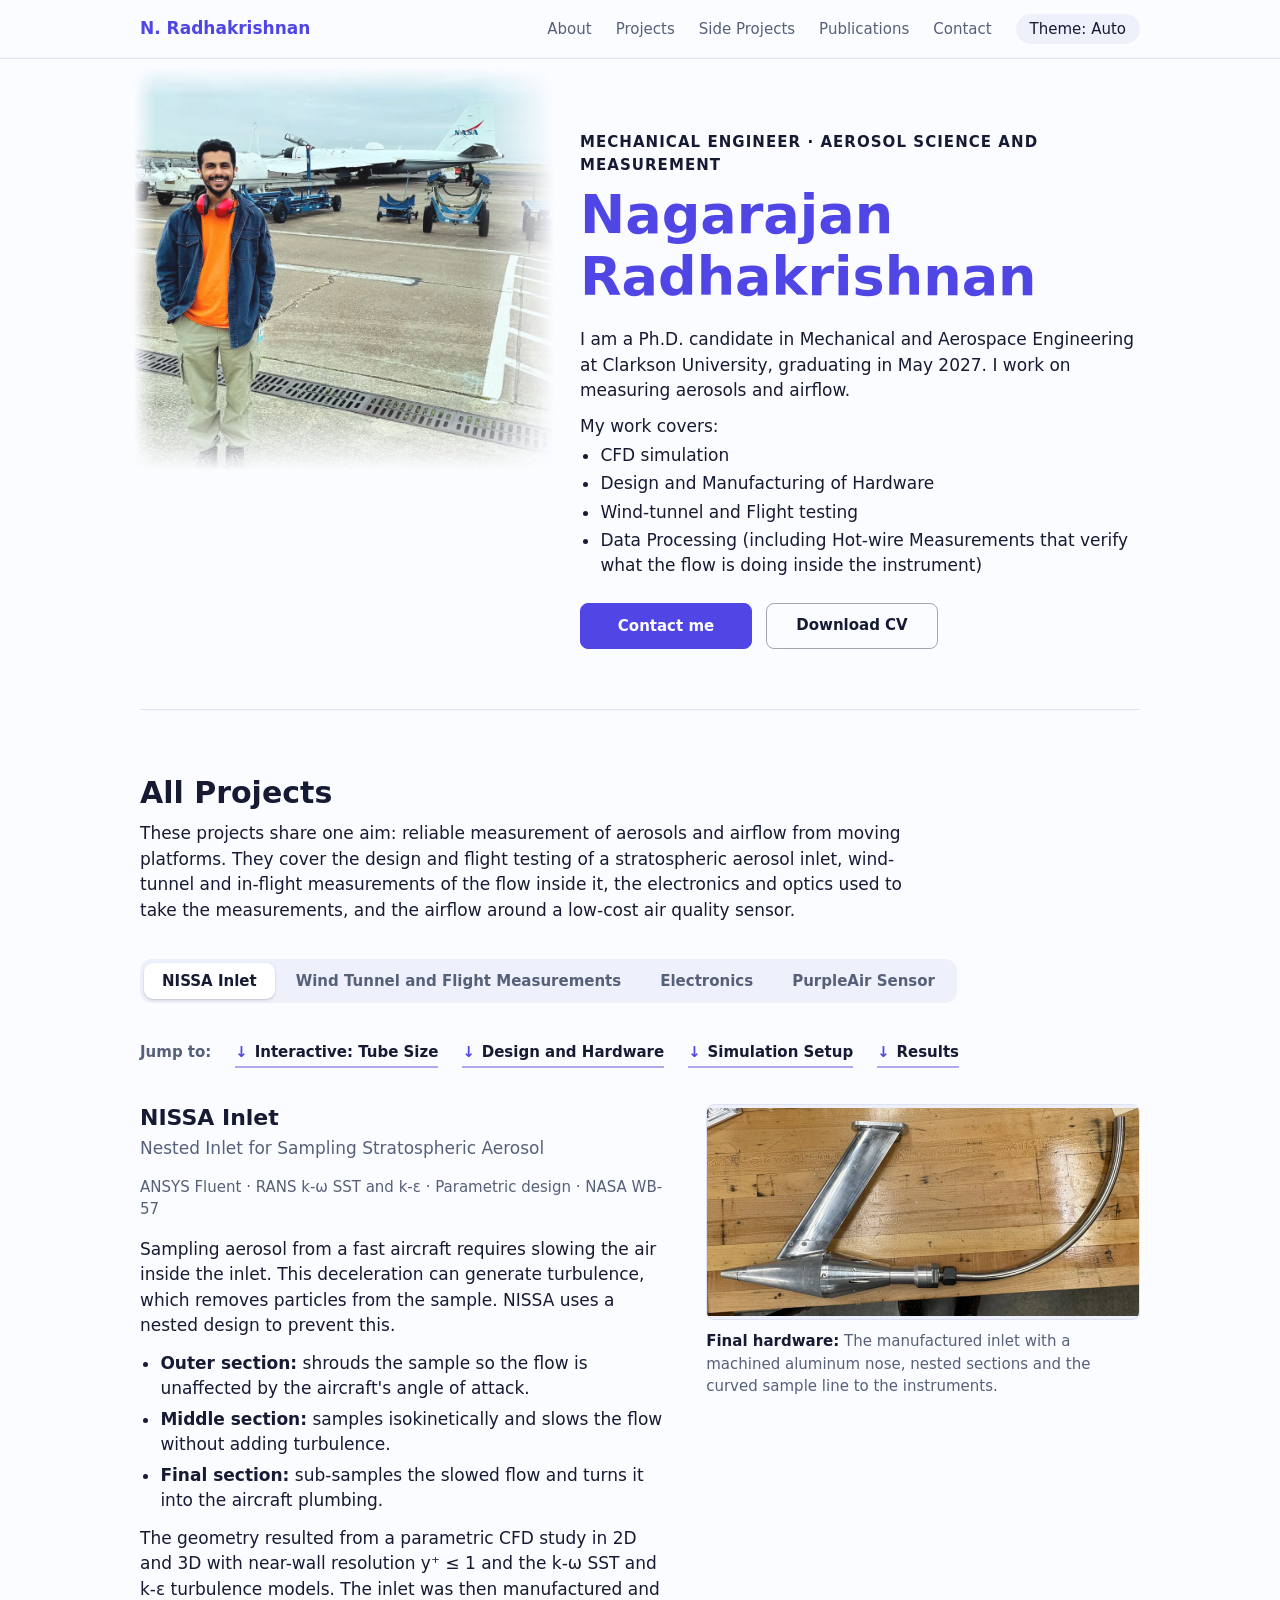
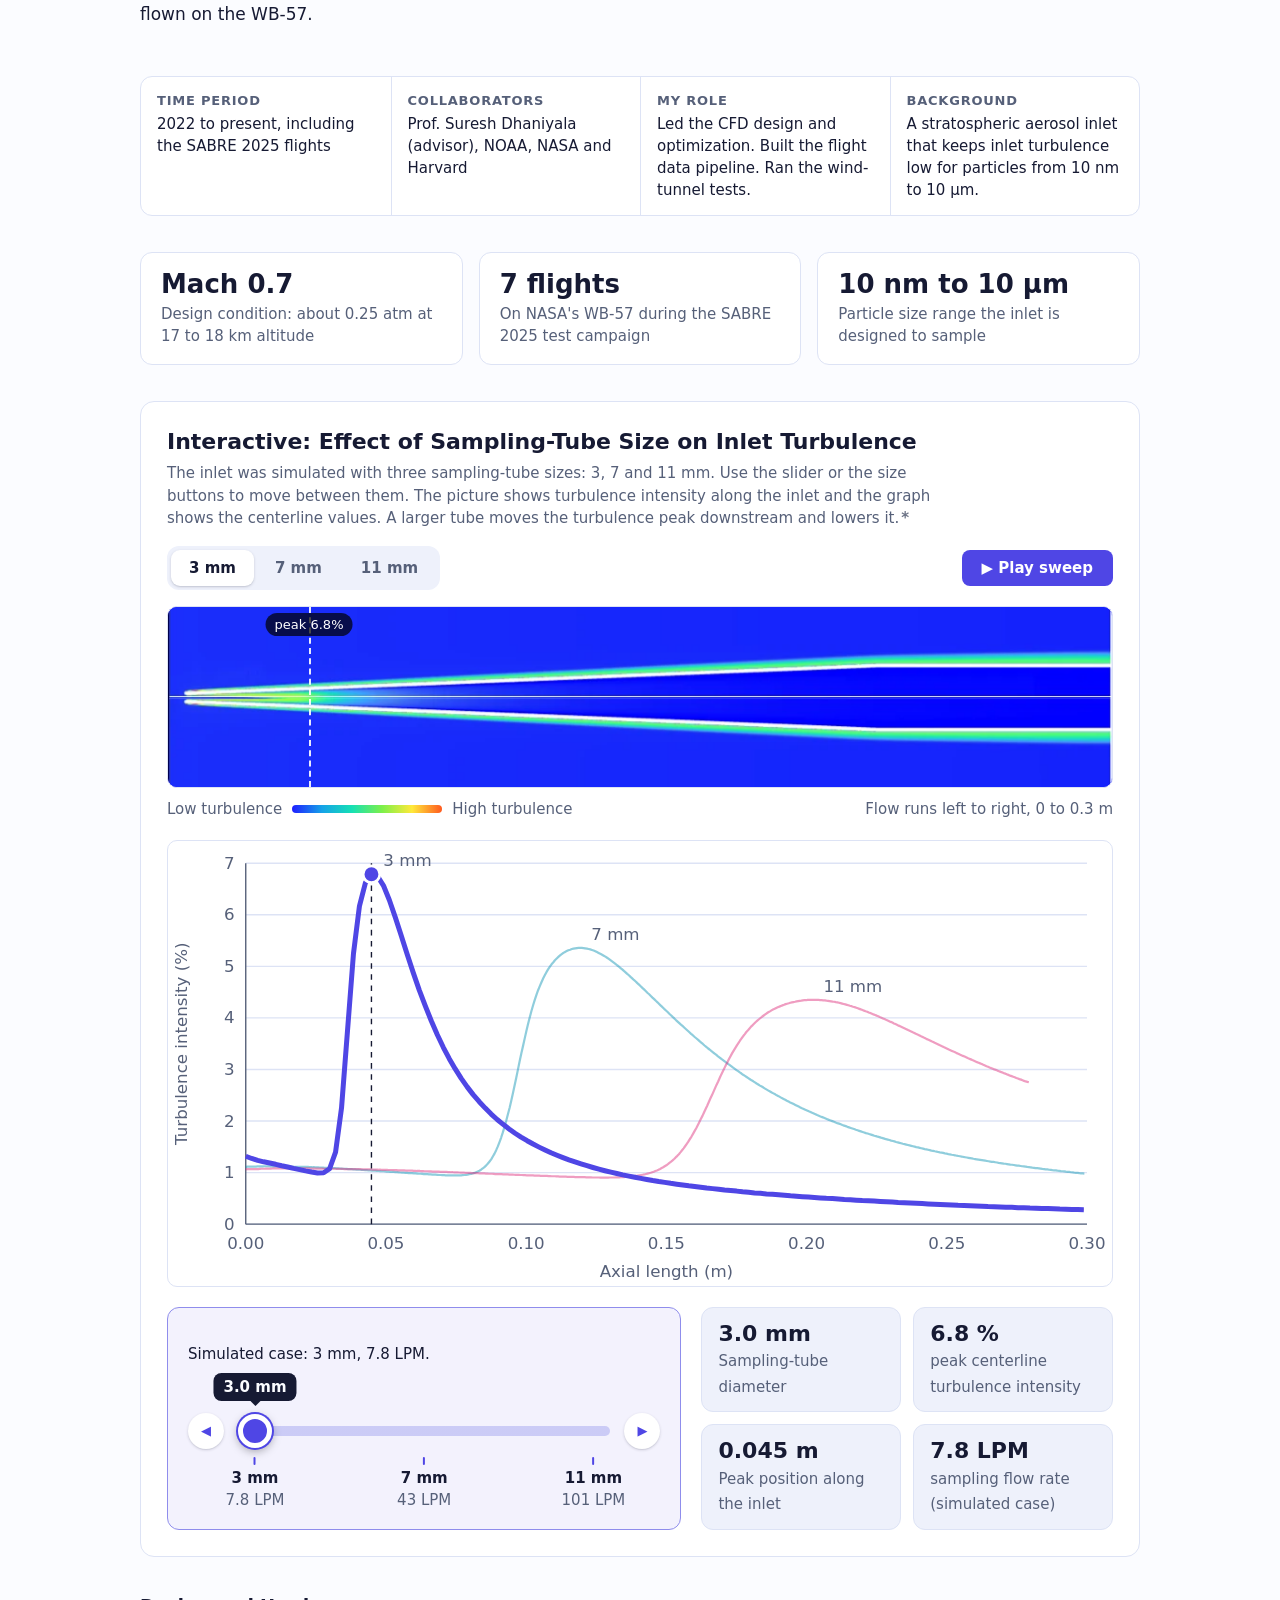
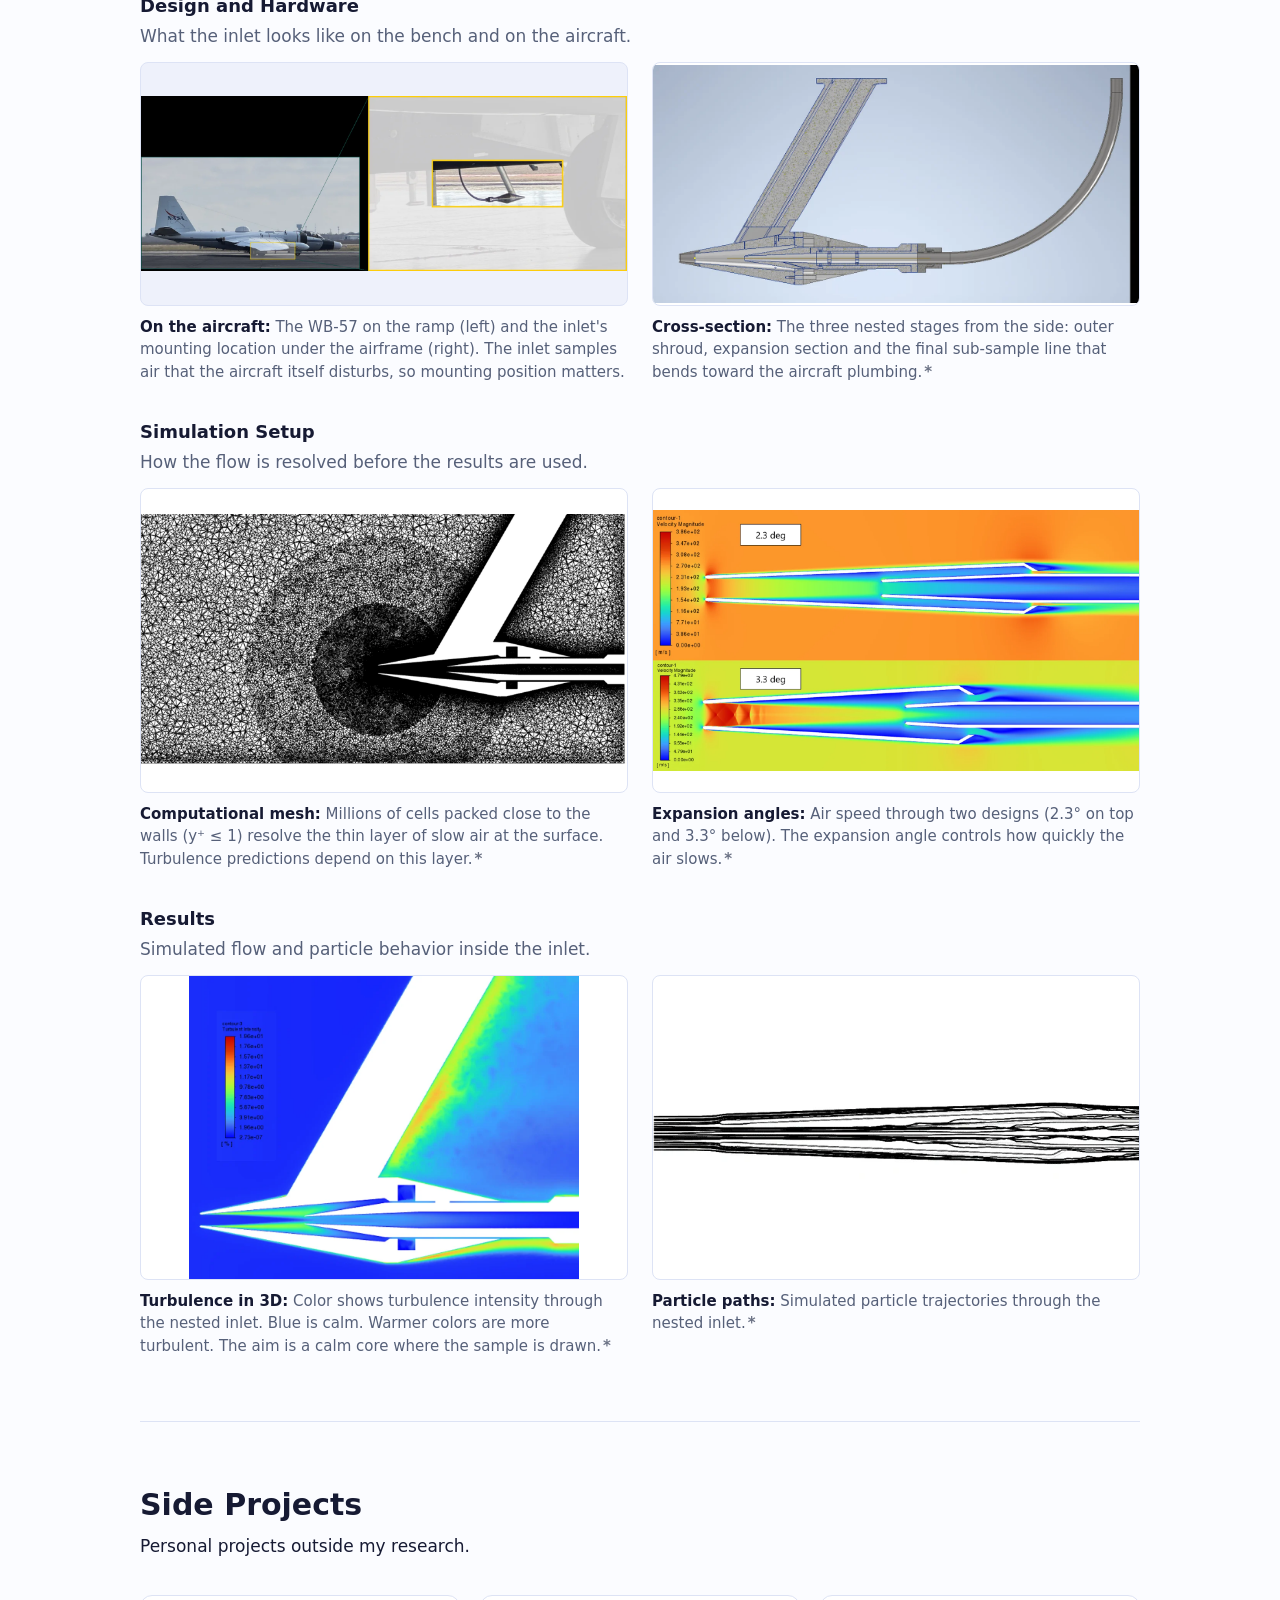
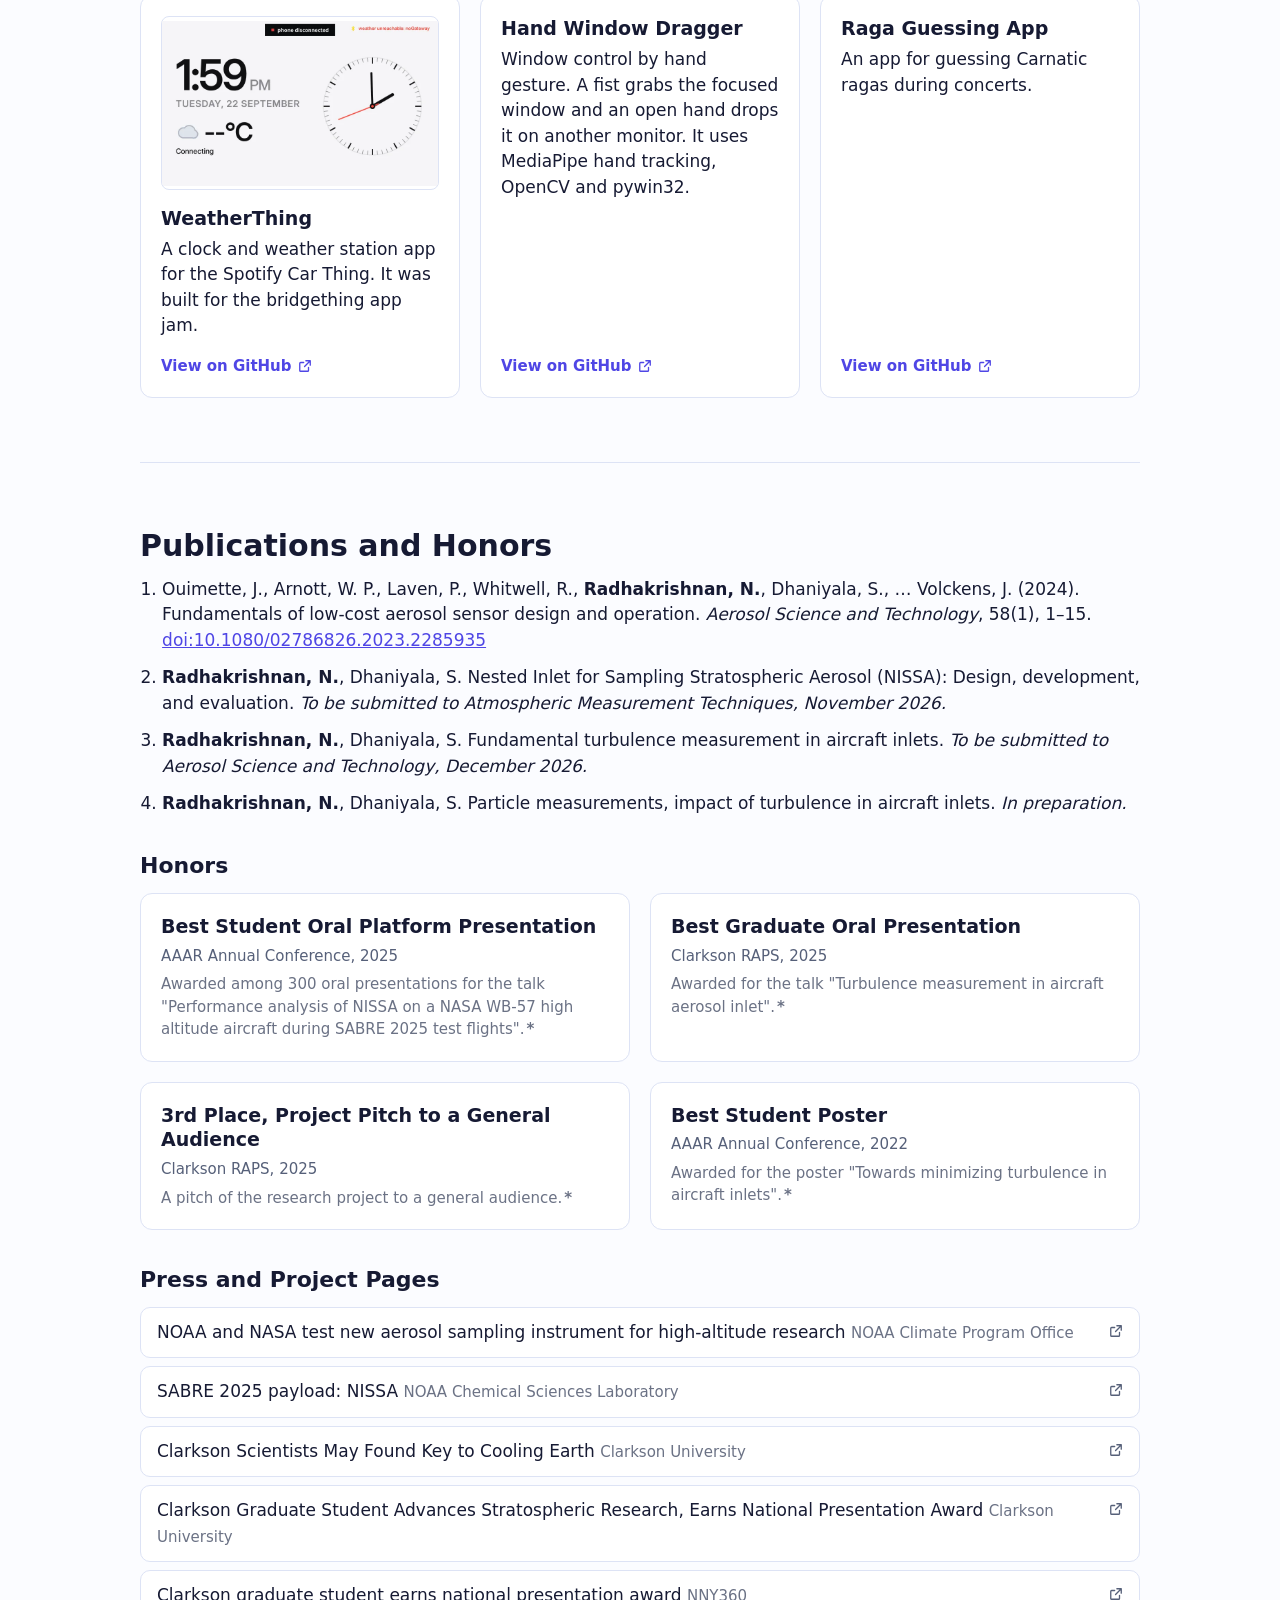
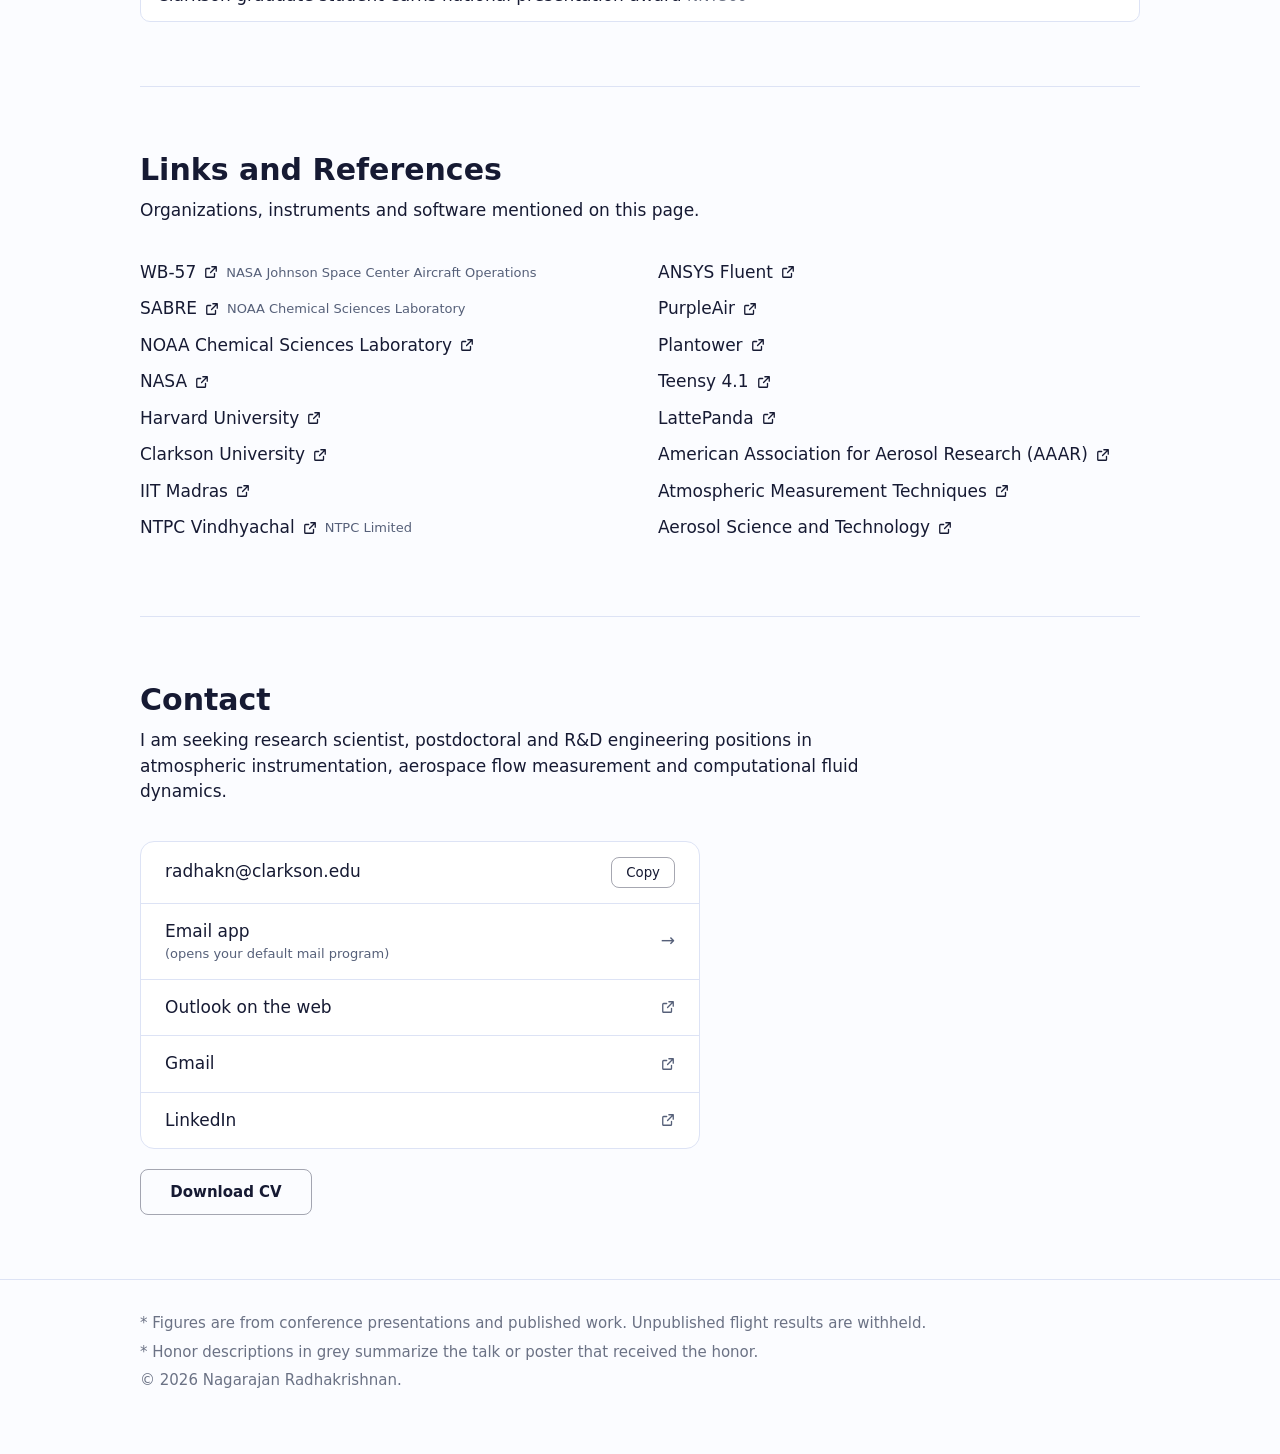
==== commit a1f51891: "Show images uncropped, link faculty pages, add IIT Madras collaborators and LinkedIn" ====
--- a/index.html
+++ b/index.html
@@ -149,7 +149,10 @@
   .frame:hover{opacity:.92}
   .frame img{display:block;width:100%;height:100%}
   .plot .frame img{object-fit:contain}
-  .photo .frame img{object-fit:cover}
+  .photo .frame img{object-fit:contain}
+  .photo .frame{background:var(--surface2)}
+  .frame.wide{aspect-ratio:2/1}
+  .frame.mid{aspect-ratio:4/3}
   figcaption{margin-top:10px}
   figcaption b{color:var(--text)}
   .grid{display:grid;gap:var(--gap) 24px;margin-top:6px;align-items:start}
@@ -390,13 +393,13 @@
         </ul>
         <p>The geometry resulted from a parametric CFD study in 2D and 3D with near-wall resolution y⁺ ≤ 1 and the k-ω SST and k-ε turbulence models. The inlet was then manufactured and flown on the <a class="ref" href="https://www.nasa.gov/specials/jsc-aircraft-ops/index.html" target="_blank" rel="noopener">WB-57</a>.</p>
       </div>
-      <figure class="photo"><div class="frame"><img src="assets/nissa_hardware.webp" alt="Manufactured NISSA inlet, machined aluminum with curved sample line" loading="lazy"></div>
+      <figure class="photo"><div class="frame wide"><img src="assets/nissa_hardware.webp" alt="Manufactured NISSA inlet, machined aluminum with curved sample line" loading="lazy"></div>
         <figcaption><b>Final hardware:</b> The manufactured inlet with a machined aluminum nose, nested sections and the curved sample line to the instruments.</figcaption></figure>
     </div>
 
     <dl class="meta">
       <div><dt>Time period</dt><dd>2022 to present, including the <a class="ref" href="https://csl.noaa.gov/projects/sabre/" target="_blank" rel="noopener">SABRE</a> 2025 flights</dd></div>
-      <div><dt>Collaborators</dt><dd>Prof. Suresh Dhaniyala (advisor), <a class="ref" href="https://csl.noaa.gov/" target="_blank" rel="noopener">NOAA</a>, <a class="ref" href="https://www.nasa.gov/" target="_blank" rel="noopener">NASA</a> and <a class="ref" href="https://www.harvard.edu/" target="_blank" rel="noopener">Harvard</a></dd></div>
+      <div><dt>Collaborators</dt><dd><a class="ref" href="https://sites.clarkson.edu/suresh-dhaniyala/" target="_blank" rel="noopener">Prof. Suresh Dhaniyala</a> (advisor), <a class="ref" href="https://csl.noaa.gov/" target="_blank" rel="noopener">NOAA</a>, <a class="ref" href="https://www.nasa.gov/" target="_blank" rel="noopener">NASA</a> and <a class="ref" href="https://www.harvard.edu/" target="_blank" rel="noopener">Harvard</a></dd></div>
       <div><dt>My role</dt><dd>Led the CFD design and optimization. Built the flight data pipeline. Ran the wind-tunnel tests.</dd></div>
       <div><dt>Background</dt><dd>A stratospheric aerosol inlet that keeps inlet turbulence low for particles from 10 nm to 10 µm.</dd></div>
     </dl>
@@ -455,9 +458,9 @@
     <h4 id="nissa-design">Design and Hardware</h4>
     <p class="group-note">What the inlet looks like on the bench and on the aircraft.</p>
     <div class="grid c2">
-      <figure class="photo"><div class="frame"><img src="assets/nissa_wb57.webp" alt="NISSA mounted under the WB-57 aircraft" loading="lazy"></div>
+      <figure class="photo"><div class="frame wide"><img src="assets/nissa_wb57.webp" alt="NISSA mounted under the WB-57 aircraft" loading="lazy"></div>
         <figcaption><b>On the aircraft:</b> The WB-57 on the ramp (left) and the inlet's mounting location under the airframe (right). The inlet samples air that the aircraft itself disturbs, so mounting position matters.</figcaption></figure>
-      <figure class="plot"><div class="frame"><img src="assets/nissa_section.webp" alt="3D cross-section of NISSA" loading="lazy"></div>
+      <figure class="plot"><div class="frame wide"><img src="assets/nissa_section.webp" alt="3D cross-section of NISSA" loading="lazy"></div>
         <figcaption><b>Cross-section:</b> The three nested stages from the side: outer shroud, expansion section and the final sub-sample line that bends toward the aircraft plumbing.<a class="fn" href="#footnote" aria-label="See footnote">*</a></figcaption></figure>
     </div>
 
@@ -501,15 +504,15 @@
         <p class="note">Detailed flight results are in preparation for publication. Flight plots are therefore not shown here.</p>
       </div>
       <div class="stack" id="fl-tunnel">
-        <figure class="photo"><div class="frame"><img src="assets/wt_nissa.webp" alt="Manufactured NISSA inlet mounted in the wind tunnel" loading="lazy"></div>
+        <figure class="photo"><div class="frame mid"><img src="assets/wt_nissa.webp" alt="Manufactured NISSA inlet mounted in the wind tunnel" loading="lazy"></div>
           <figcaption><b>Inlet in the tunnel:</b> The manufactured NISSA inlet on its stand with the hot-wire probe at the flight station.</figcaption></figure>
-        <figure class="photo"><div class="frame"><img src="assets/wt_cone.webp" alt="Test model on a support frame in the wind tunnel" loading="lazy"></div>
+        <figure class="photo"><div class="frame mid"><img src="assets/wt_cone.webp" alt="Test model on a support frame in the wind tunnel" loading="lazy"></div>
           <figcaption><b>Second test article:</b> A conical test model on a support frame with pressure tubing routed out. It is used to check flow and pressure measurements.</figcaption></figure>
       </div>
     </div>
     <dl class="meta">
       <div><dt>Time period</dt><dd>2025 flights and 2026 ground tests</dd></div>
-      <div><dt>Collaborators</dt><dd>Prof. Suresh Dhaniyala, <a class="ref" href="https://csl.noaa.gov/" target="_blank" rel="noopener">NOAA</a> and <a class="ref" href="https://www.nasa.gov/" target="_blank" rel="noopener">NASA</a> flight teams</dd></div>
+      <div><dt>Collaborators</dt><dd><a class="ref" href="https://sites.clarkson.edu/suresh-dhaniyala/" target="_blank" rel="noopener">Prof. Suresh Dhaniyala</a>, <a class="ref" href="https://csl.noaa.gov/" target="_blank" rel="noopener">NOAA</a> and <a class="ref" href="https://www.nasa.gov/" target="_blank" rel="noopener">NASA</a> flight teams</dd></div>
       <div><dt>My role</dt><dd>Measured and analyzed in-flight turbulence. Designed and ran the ground wind-tunnel tests.</dd></div>
       <div><dt>Background</dt><dd>Ground tests give a controlled check on what the flight sensors measured.</dd></div>
     </dl>
@@ -543,7 +546,7 @@
     </div>
     <dl class="meta">
       <div><dt>Time period</dt><dd>2025, for the SABRE flights</dd></div>
-      <div><dt>Collaborators</dt><dd>Prof. Suresh Dhaniyala, <a class="ref" href="https://csl.noaa.gov/" target="_blank" rel="noopener">NOAA</a> and <a class="ref" href="https://www.nasa.gov/" target="_blank" rel="noopener">NASA</a> flight teams</dd></div>
+      <div><dt>Collaborators</dt><dd><a class="ref" href="https://sites.clarkson.edu/suresh-dhaniyala/" target="_blank" rel="noopener">Prof. Suresh Dhaniyala</a>, <a class="ref" href="https://csl.noaa.gov/" target="_blank" rel="noopener">NOAA</a> and <a class="ref" href="https://www.nasa.gov/" target="_blank" rel="noopener">NASA</a> flight teams</dd></div>
       <div><dt>My role</dt><dd>Designed and built the box. Calibrated it. Wrote the data pipeline.</dd></div>
       <div><dt>Background</dt><dd>Compact flight electronics for hot-wire and pressure measurements inside the inlet.</dd></div>
     </dl>
@@ -559,18 +562,18 @@
           <li>Isokinetic gravimetric sampling data, analyzed in MATLAB and LabVIEW, served as the reference for the optical method.</li>
         </ul>
       </div>
-      <figure class="photo"><div class="frame"><img src="assets/lidust_prototype.webp" alt="The LiDust prototype, a green enclosure with a mounting flange" loading="lazy"></div>
+      <figure class="photo"><div class="frame mid"><img src="assets/lidust_prototype.webp" alt="The LiDust prototype, a green enclosure with a mounting flange" loading="lazy"></div>
         <figcaption><b>Final prototype:</b> Rugged enclosure with latches and a flange with studs for mounting to the stack.</figcaption></figure>
     </div>
     <div class="grid c2" style="margin-top:var(--gap)">
-      <figure class="photo"><div class="frame"><img src="assets/lidust_internals.webp" alt="Side view of the LiDust internals" loading="lazy"></div>
+      <figure class="photo"><div class="frame mid"><img src="assets/lidust_internals.webp" alt="Side view of the LiDust internals" loading="lazy"></div>
         <figcaption><b>Side view:</b> Laser and detector optics on the upper plate, a Raspberry Pi 4 for data acquisition, signal-conditioning electronics and the power supply.</figcaption></figure>
-      <figure class="photo"><div class="frame"><img src="assets/lidust_optics.webp" alt="Top view of the LiDust optical bench" loading="lazy"></div>
+      <figure class="photo"><div class="frame mid"><img src="assets/lidust_optics.webp" alt="Top view of the LiDust optical bench" loading="lazy"></div>
         <figcaption><b>Top view:</b> The optical bench with green laser, collection optics and detector. Custom boards condition the signal.</figcaption></figure>
     </div>
     <dl class="meta">
       <div><dt>Time period</dt><dd>2019 to 2021</dd></div>
-      <div><dt>Collaborators</dt><dd>EnERG Lab engineers and technicians, <a class="ref" href="https://www.iitm.ac.in/" target="_blank" rel="noopener">IIT Madras</a></dd></div>
+      <div><dt>Collaborators</dt><dd><a class="ref" href="https://wsai.iitm.ac.in/faculty/satyanarayanan_seshadri/" target="_blank" rel="noopener">Prof. Satyanarayanan Seshadri</a> (Applied Mechanics, <a class="ref" href="https://www.iitm.ac.in/" target="_blank" rel="noopener">IIT Madras</a>), Vipul Dogra (Applied Materials) and the EnERG Lab team</dd></div>
       <div><dt>My role</dt><dd>Led design, build and testing of two prototypes. Designed the optical system.</dd></div>
       <div><dt>Background</dt><dd>Optical monitoring of dust emissions from industrial stacks.</dd></div>
     </dl>
@@ -602,7 +605,7 @@
     </div>
     <dl class="meta">
       <div><dt>Time period</dt><dd>2022 to 2023</dd></div>
-      <div><dt>Collaborators</dt><dd>Prof. Suresh Dhaniyala</dd></div>
+      <div><dt>Collaborators</dt><dd><a class="ref" href="https://sites.clarkson.edu/suresh-dhaniyala/" target="_blank" rel="noopener">Prof. Suresh Dhaniyala</a></dd></div>
       <div><dt>My role</dt><dd>Built the 3D model. Ran the CFD and particle-tracking simulations. Compared them with published correlations.</dd></div>
       <div><dt>Background</dt><dd>The sensor housing changes which particle sizes reach the sensor.</dd></div>
     </dl>
@@ -749,6 +752,7 @@
     <a class="sheet-row" href="mailto:radhakn@clarkson.edu?subject=Hello%20from%20your%20portfolio" data-goatcounter-click="email-mail-app-contact"><span>Email app<small>(opens your default mail program)</small></span><i>&rarr;</i></a>
     <a class="sheet-row" href="https://outlook.office.com/mail/deeplink/compose?to=radhakn%40clarkson.edu&amp;subject=Hello%20from%20your%20portfolio" target="_blank" rel="noopener" data-goatcounter-click="email-outlook-contact"><span>Outlook on the web</span><i><svg class="ext" viewBox="0 0 16 16" aria-hidden="true"><path d="M9 2h5v5M14 2 7.5 8.5M12 9.5V13a1 1 0 0 1-1 1H3a1 1 0 0 1-1-1V5a1 1 0 0 1 1-1h3.5" fill="none" stroke="currentColor" stroke-width="1.5" stroke-linecap="round" stroke-linejoin="round"/></svg></i></a>
     <a class="sheet-row" href="https://mail.google.com/mail/?view=cm&amp;fs=1&amp;to=radhakn%40clarkson.edu&amp;su=Hello%20from%20your%20portfolio" target="_blank" rel="noopener" data-goatcounter-click="email-gmail-contact"><span>Gmail</span><i><svg class="ext" viewBox="0 0 16 16" aria-hidden="true"><path d="M9 2h5v5M14 2 7.5 8.5M12 9.5V13a1 1 0 0 1-1 1H3a1 1 0 0 1-1-1V5a1 1 0 0 1 1-1h3.5" fill="none" stroke="currentColor" stroke-width="1.5" stroke-linecap="round" stroke-linejoin="round"/></svg></i></a>
+    <a class="sheet-row" href="https://www.linkedin.com/in/nagarajan1295/" target="_blank" rel="noopener" data-goatcounter-click="linkedin-contact"><span>LinkedIn</span><i><svg class="ext" viewBox="0 0 16 16" aria-hidden="true"><path d="M9 2h5v5M14 2 7.5 8.5M12 9.5V13a1 1 0 0 1-1 1H3a1 1 0 0 1-1-1V5a1 1 0 0 1 1-1h3.5" fill="none" stroke="currentColor" stroke-width="1.5" stroke-linecap="round" stroke-linejoin="round"/></svg></i></a>
   </div>
   <div class="btns">
     <a class="btn" href="assets/Nagarajan_Radhakrishnan_CV.pdf" target="_blank" rel="noopener" data-goatcounter-click="cv-download-contact">Download CV</a>
@@ -769,6 +773,7 @@
   <a class="sheet-row" href="mailto:radhakn@clarkson.edu?subject=Hello%20from%20your%20portfolio" data-goatcounter-click="email-mail-app"><span>Email app<small>(opens your default mail program)</small></span><i>&rarr;</i></a>
   <a class="sheet-row" href="https://outlook.office.com/mail/deeplink/compose?to=radhakn%40clarkson.edu&amp;subject=Hello%20from%20your%20portfolio" target="_blank" rel="noopener" data-goatcounter-click="email-outlook"><span>Outlook on the web</span><i><svg class="ext" viewBox="0 0 16 16" aria-hidden="true"><path d="M9 2h5v5M14 2 7.5 8.5M12 9.5V13a1 1 0 0 1-1 1H3a1 1 0 0 1-1-1V5a1 1 0 0 1 1-1h3.5" fill="none" stroke="currentColor" stroke-width="1.5" stroke-linecap="round" stroke-linejoin="round"/></svg></i></a>
   <a class="sheet-row" href="https://mail.google.com/mail/?view=cm&amp;fs=1&amp;to=radhakn%40clarkson.edu&amp;su=Hello%20from%20your%20portfolio" target="_blank" rel="noopener" data-goatcounter-click="email-gmail"><span>Gmail</span><i><svg class="ext" viewBox="0 0 16 16" aria-hidden="true"><path d="M9 2h5v5M14 2 7.5 8.5M12 9.5V13a1 1 0 0 1-1 1H3a1 1 0 0 1-1-1V5a1 1 0 0 1 1-1h3.5" fill="none" stroke="currentColor" stroke-width="1.5" stroke-linecap="round" stroke-linejoin="round"/></svg></i></a>
+  <a class="sheet-row" href="https://www.linkedin.com/in/nagarajan1295/" target="_blank" rel="noopener" data-goatcounter-click="linkedin"><span>LinkedIn</span><i><svg class="ext" viewBox="0 0 16 16" aria-hidden="true"><path d="M9 2h5v5M14 2 7.5 8.5M12 9.5V13a1 1 0 0 1-1 1H3a1 1 0 0 1-1-1V5a1 1 0 0 1 1-1h3.5" fill="none" stroke="currentColor" stroke-width="1.5" stroke-linecap="round" stroke-linejoin="round"/></svg></i></a>
   <button class="sheet-row close" type="button" data-close>Close</button>
 </dialog>
 
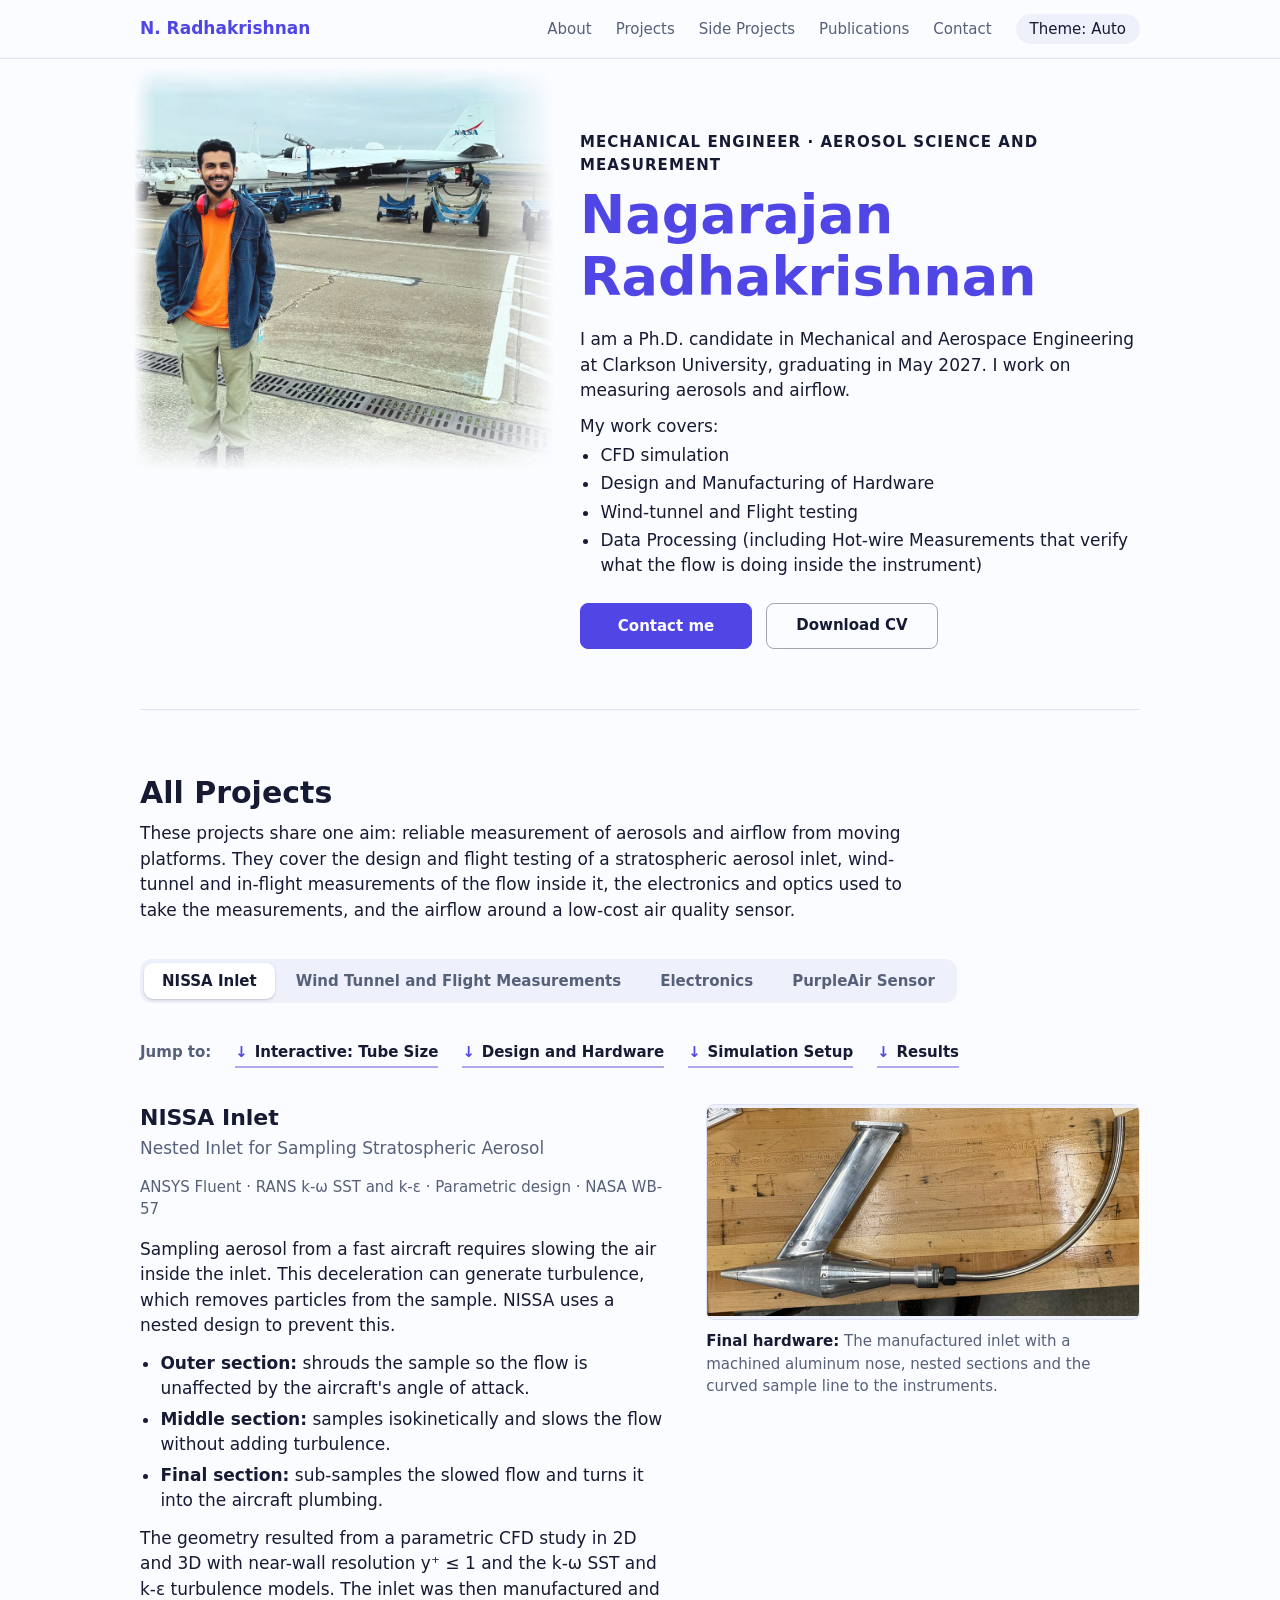
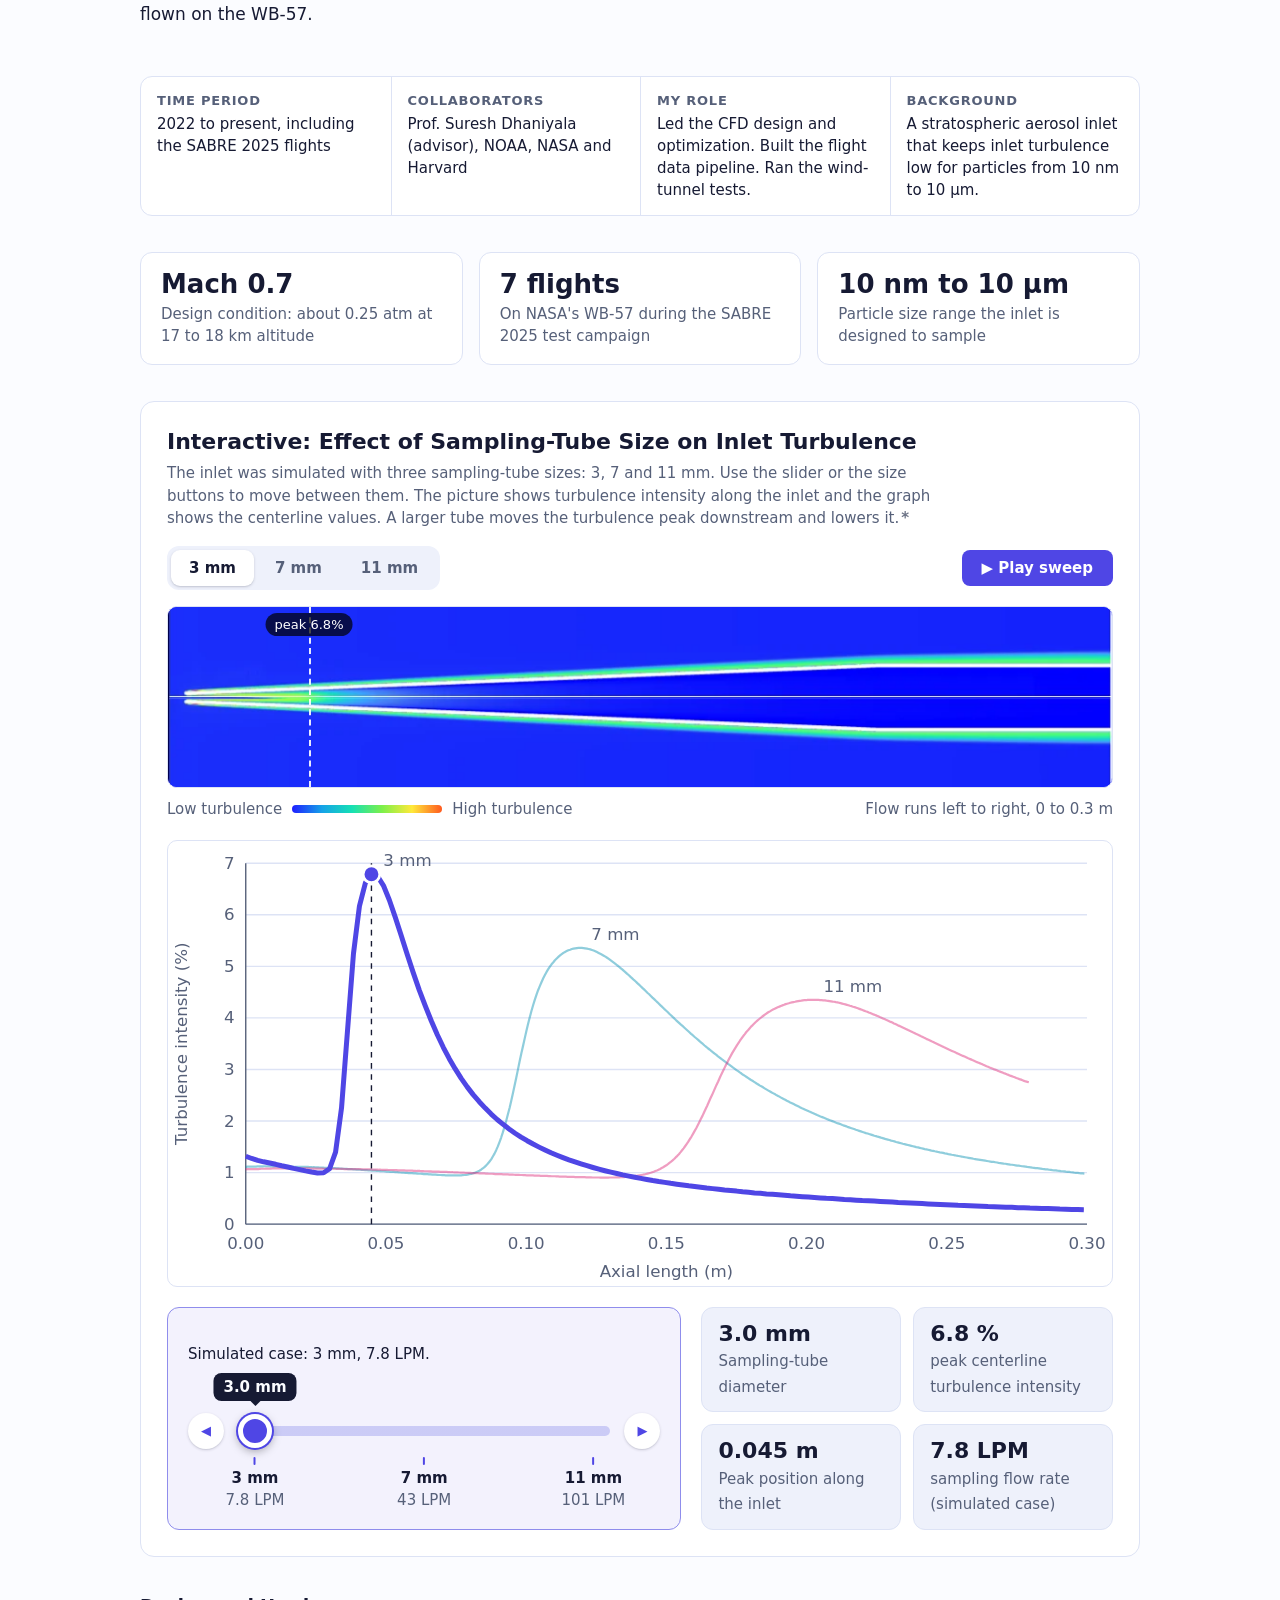
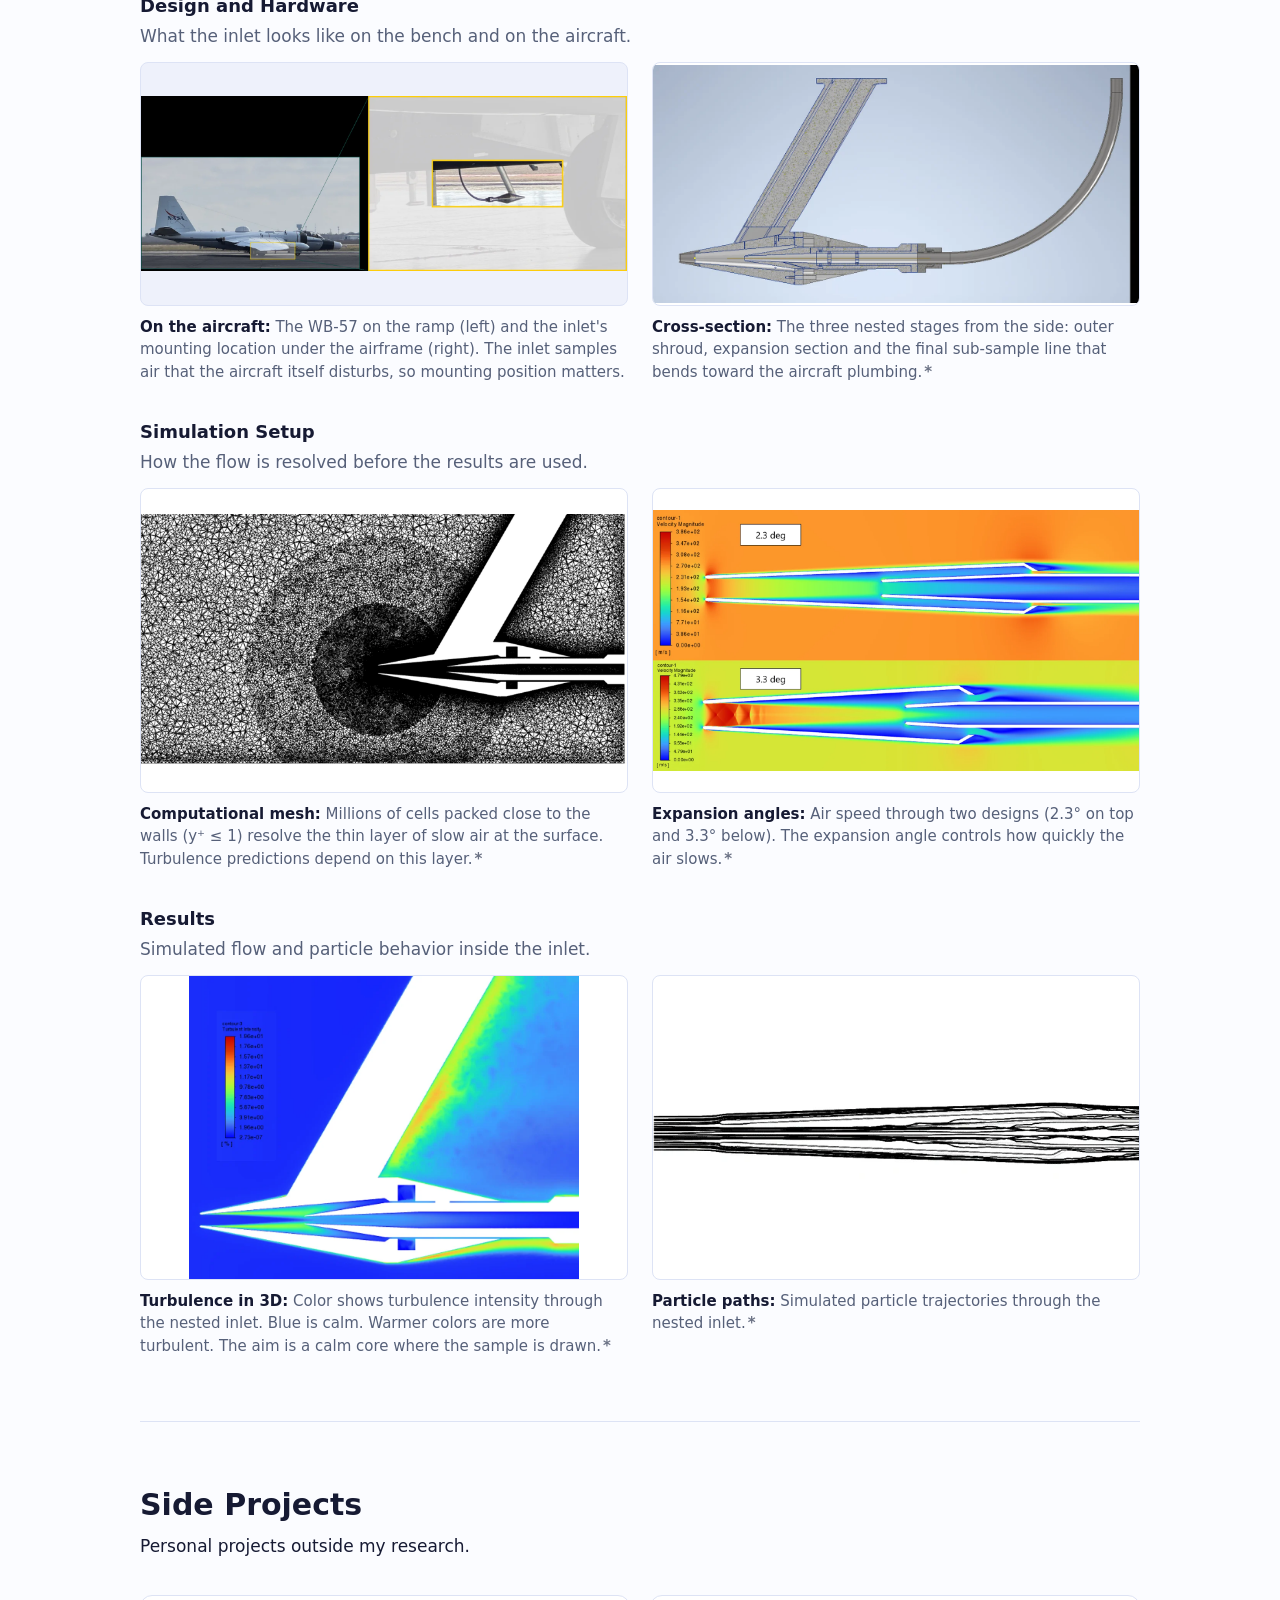
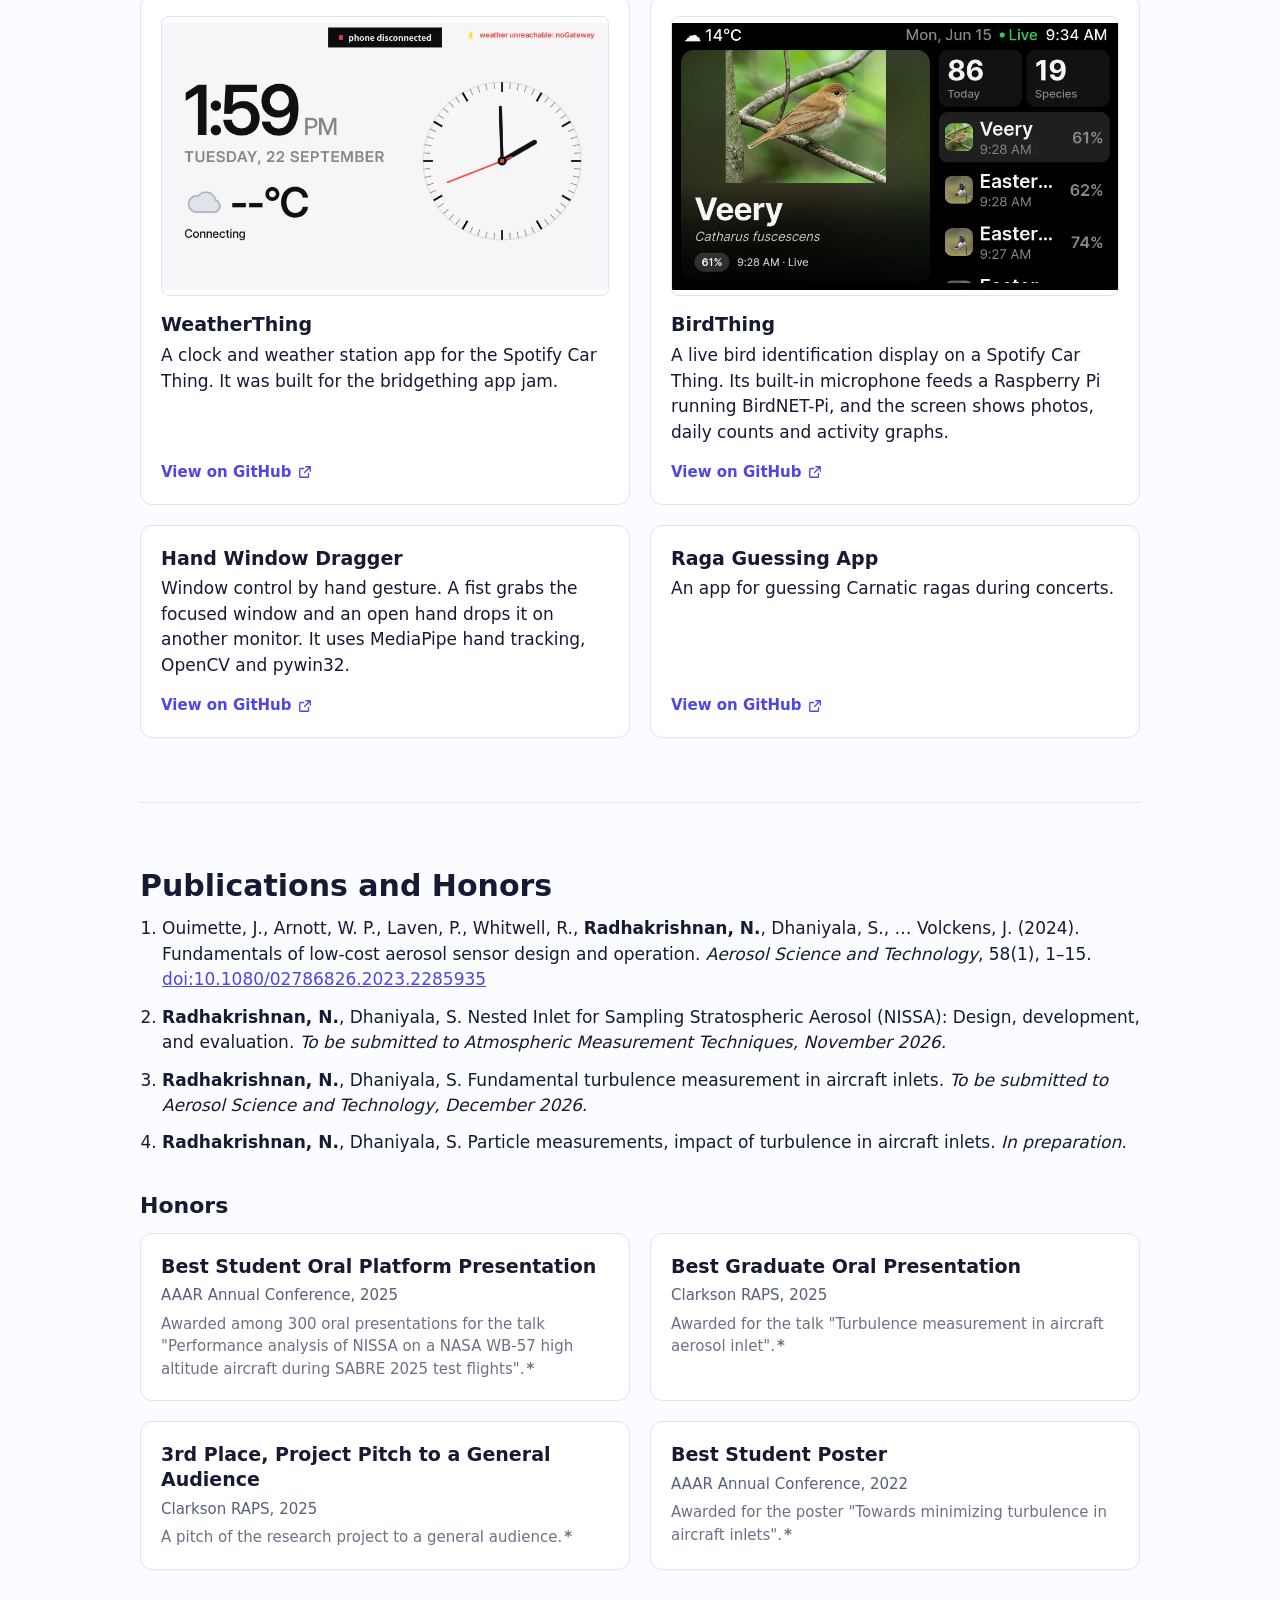
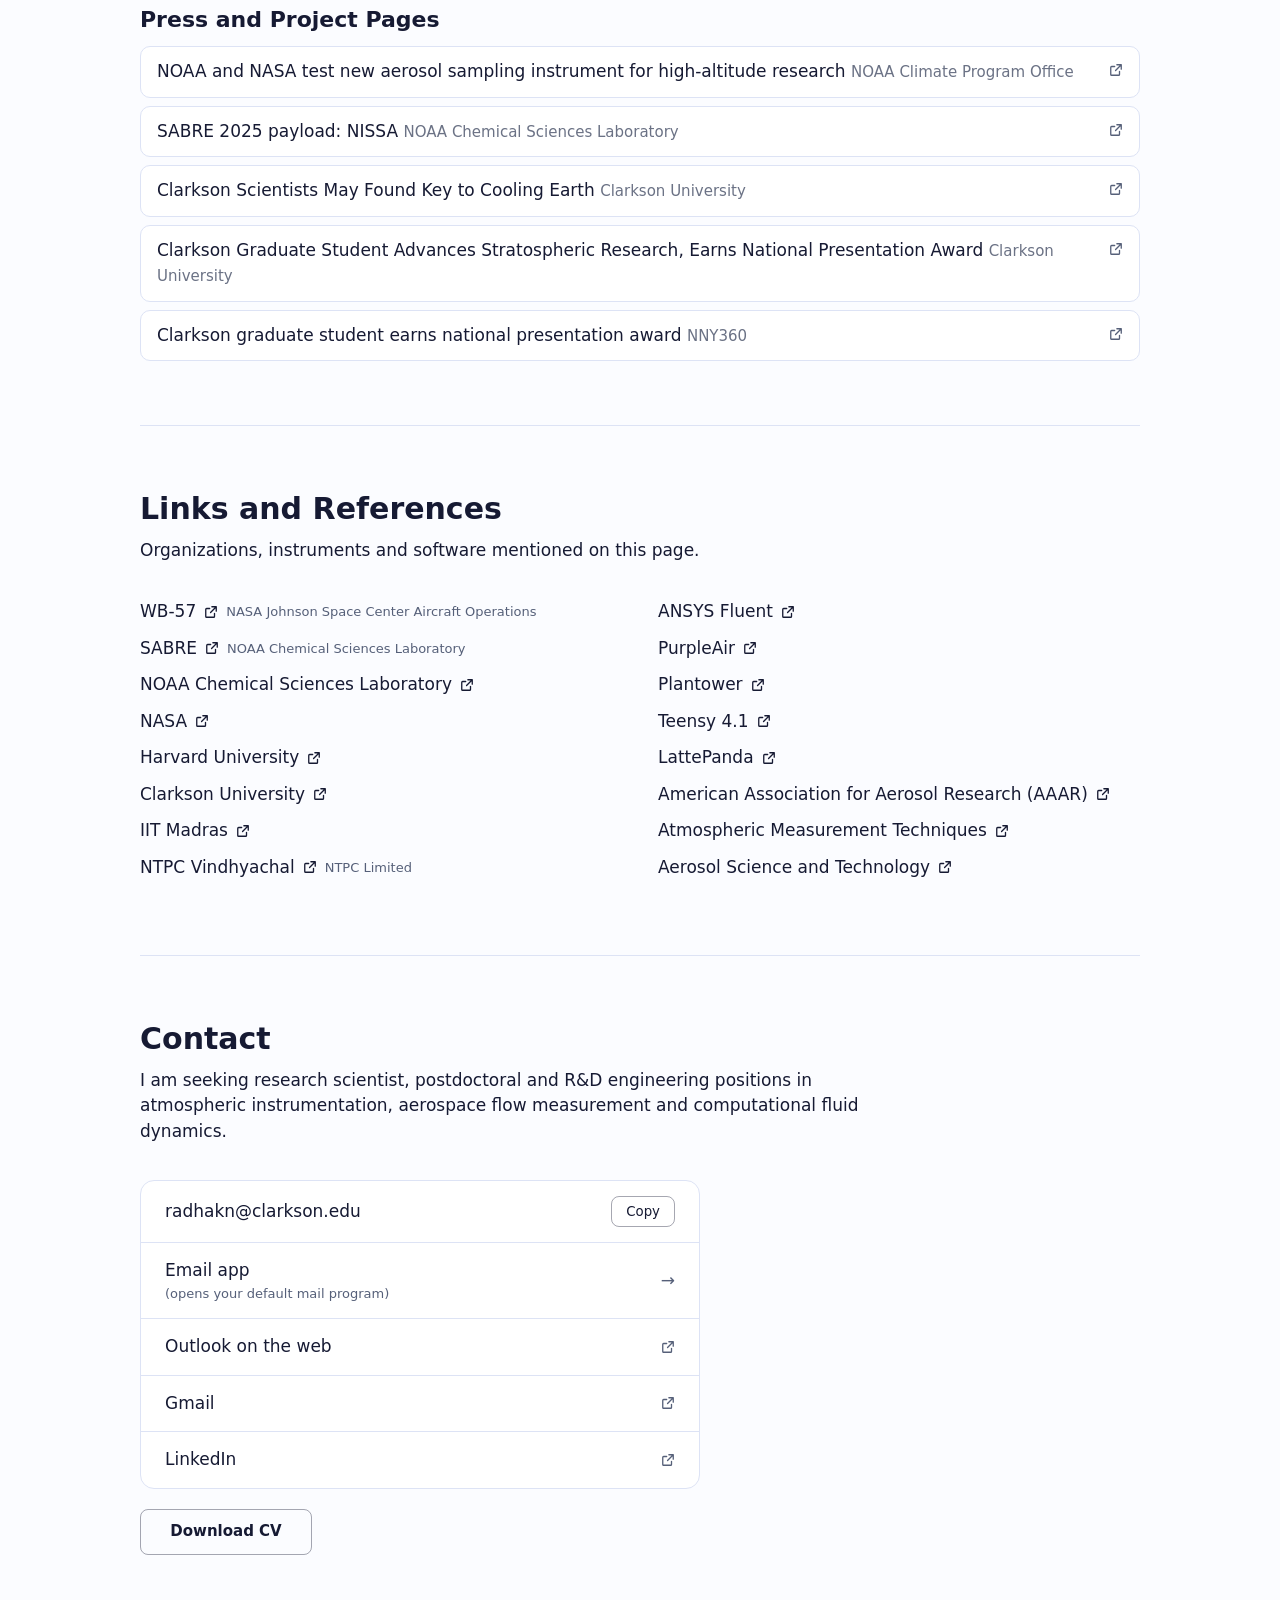
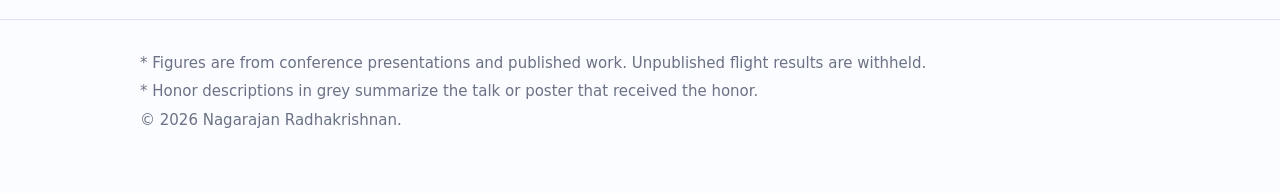
==== commit 6f219874: "Add BirdThing side project card with screenshot Co-Authored-By: Claude Sonnet 5.5 <noreply@anthropic" ====
--- a/index.html
+++ b/index.html
@@ -655,12 +655,18 @@
 <section id="side">
   <h2>Side Projects</h2>
   <p class="sub">Personal projects outside my research.</p>
-  <div class="cards">
+  <div class="cards c2">
     <article class="card">
       <figure class="plot" style="margin:0"><div class="frame"><img src="assets/side_weatherthing.webp" alt="WeatherThing clock and weather screen" loading="lazy"></div></figure>
       <h3>WeatherThing</h3>
       <p>A clock and weather station app for the Spotify Car Thing. It was built for the bridgething app jam.</p>
       <a class="more" href="https://github.com/nagarajan1295/BirdThing" target="_blank" rel="noopener" data-goatcounter-click="side-weatherthing">View on GitHub <svg class="ext" viewBox="0 0 16 16" aria-hidden="true"><path d="M9 2h5v5M14 2 7.5 8.5M12 9.5V13a1 1 0 0 1-1 1H3a1 1 0 0 1-1-1V5a1 1 0 0 1 1-1h3.5" fill="none" stroke="currentColor" stroke-width="1.5" stroke-linecap="round" stroke-linejoin="round"/></svg></a>
+    </article>
+    <article class="card">
+      <figure class="plot" style="margin:0"><div class="frame"><img src="assets/side_birdthing.webp" alt="BirdThing bird identification display showing a Veery" loading="lazy"></div></figure>
+      <h3>BirdThing</h3>
+      <p>A live bird identification display on a Spotify Car Thing. Its built-in microphone feeds a Raspberry Pi running BirdNET-Pi, and the screen shows photos, daily counts and activity graphs.</p>
+      <a class="more" href="https://github.com/nagarajan1295/birdthing-display" target="_blank" rel="noopener" data-goatcounter-click="side-birdthing">View on GitHub <svg class="ext" viewBox="0 0 16 16" aria-hidden="true"><path d="M9 2h5v5M14 2 7.5 8.5M12 9.5V13a1 1 0 0 1-1 1H3a1 1 0 0 1-1-1V5a1 1 0 0 1 1-1h3.5" fill="none" stroke="currentColor" stroke-width="1.5" stroke-linecap="round" stroke-linejoin="round"/></svg></a>
     </article>
     <article class="card">
       <h3>Hand Window Dragger</h3>
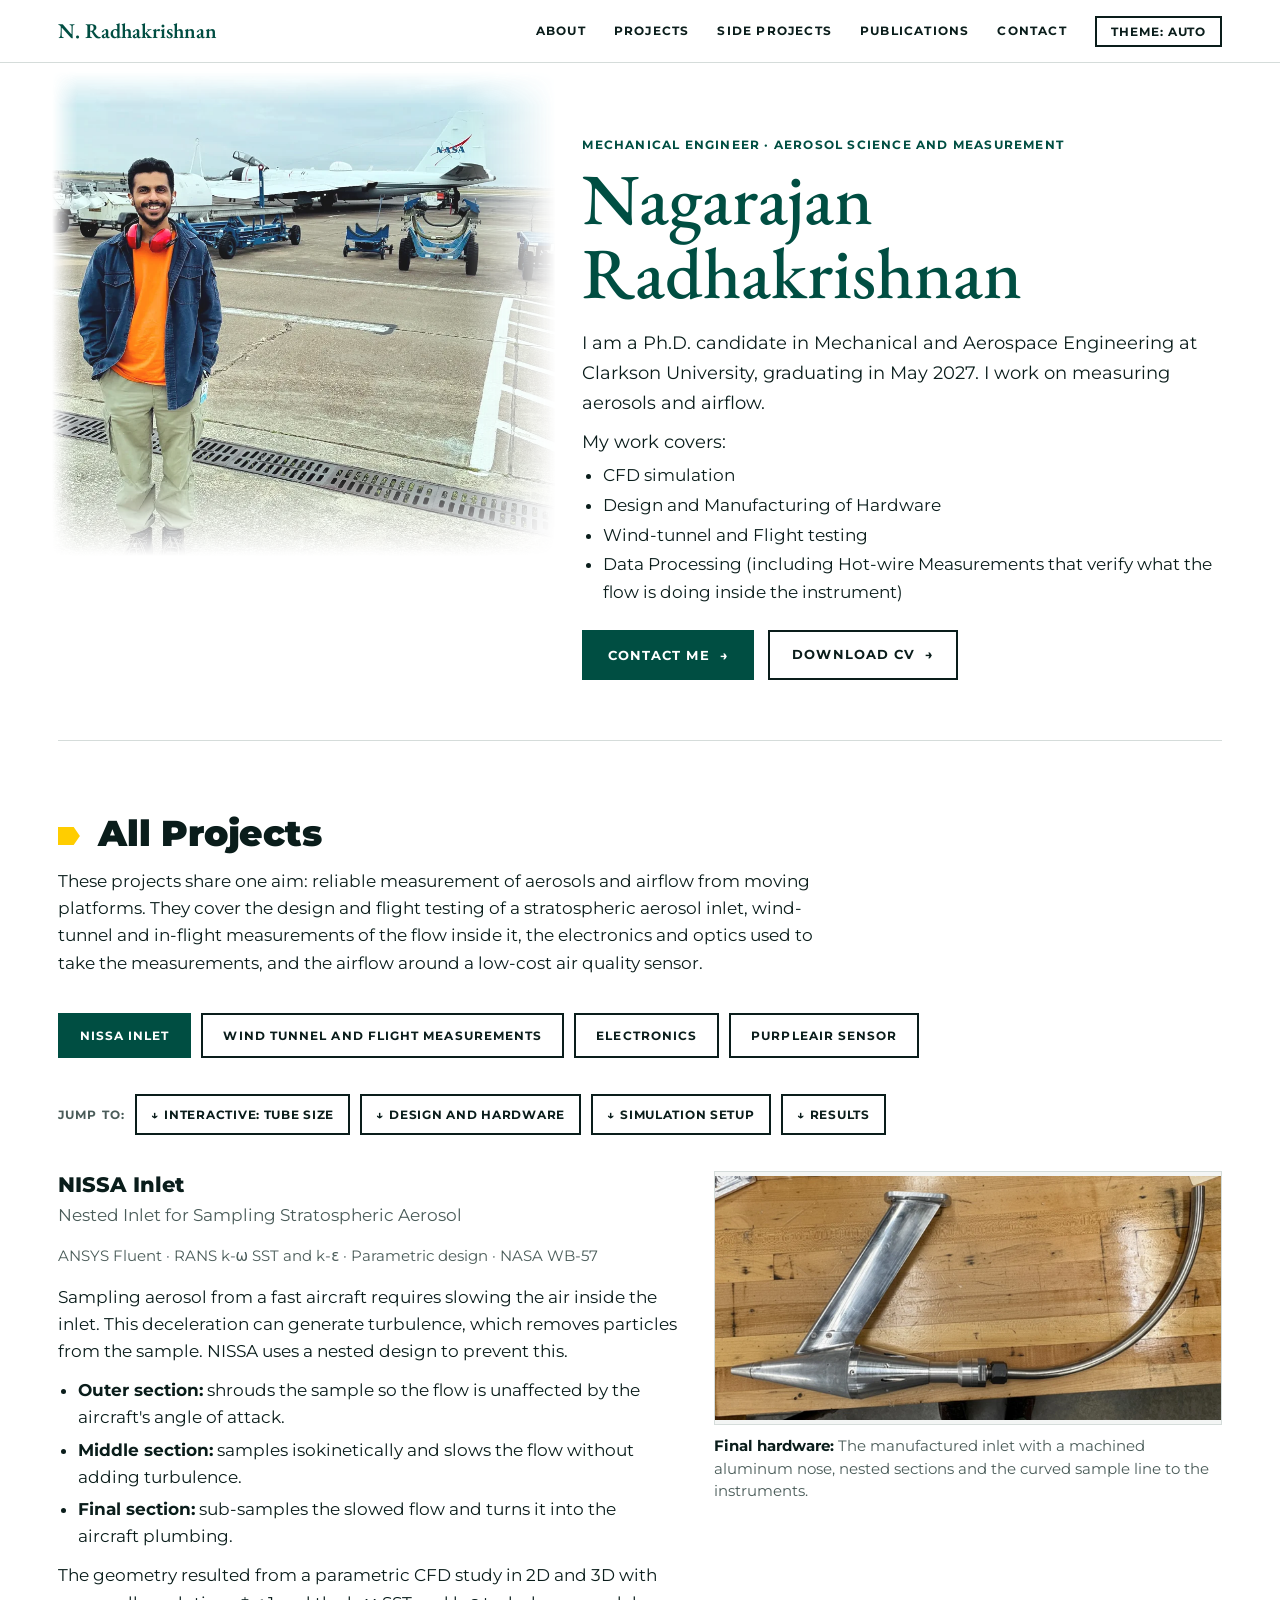
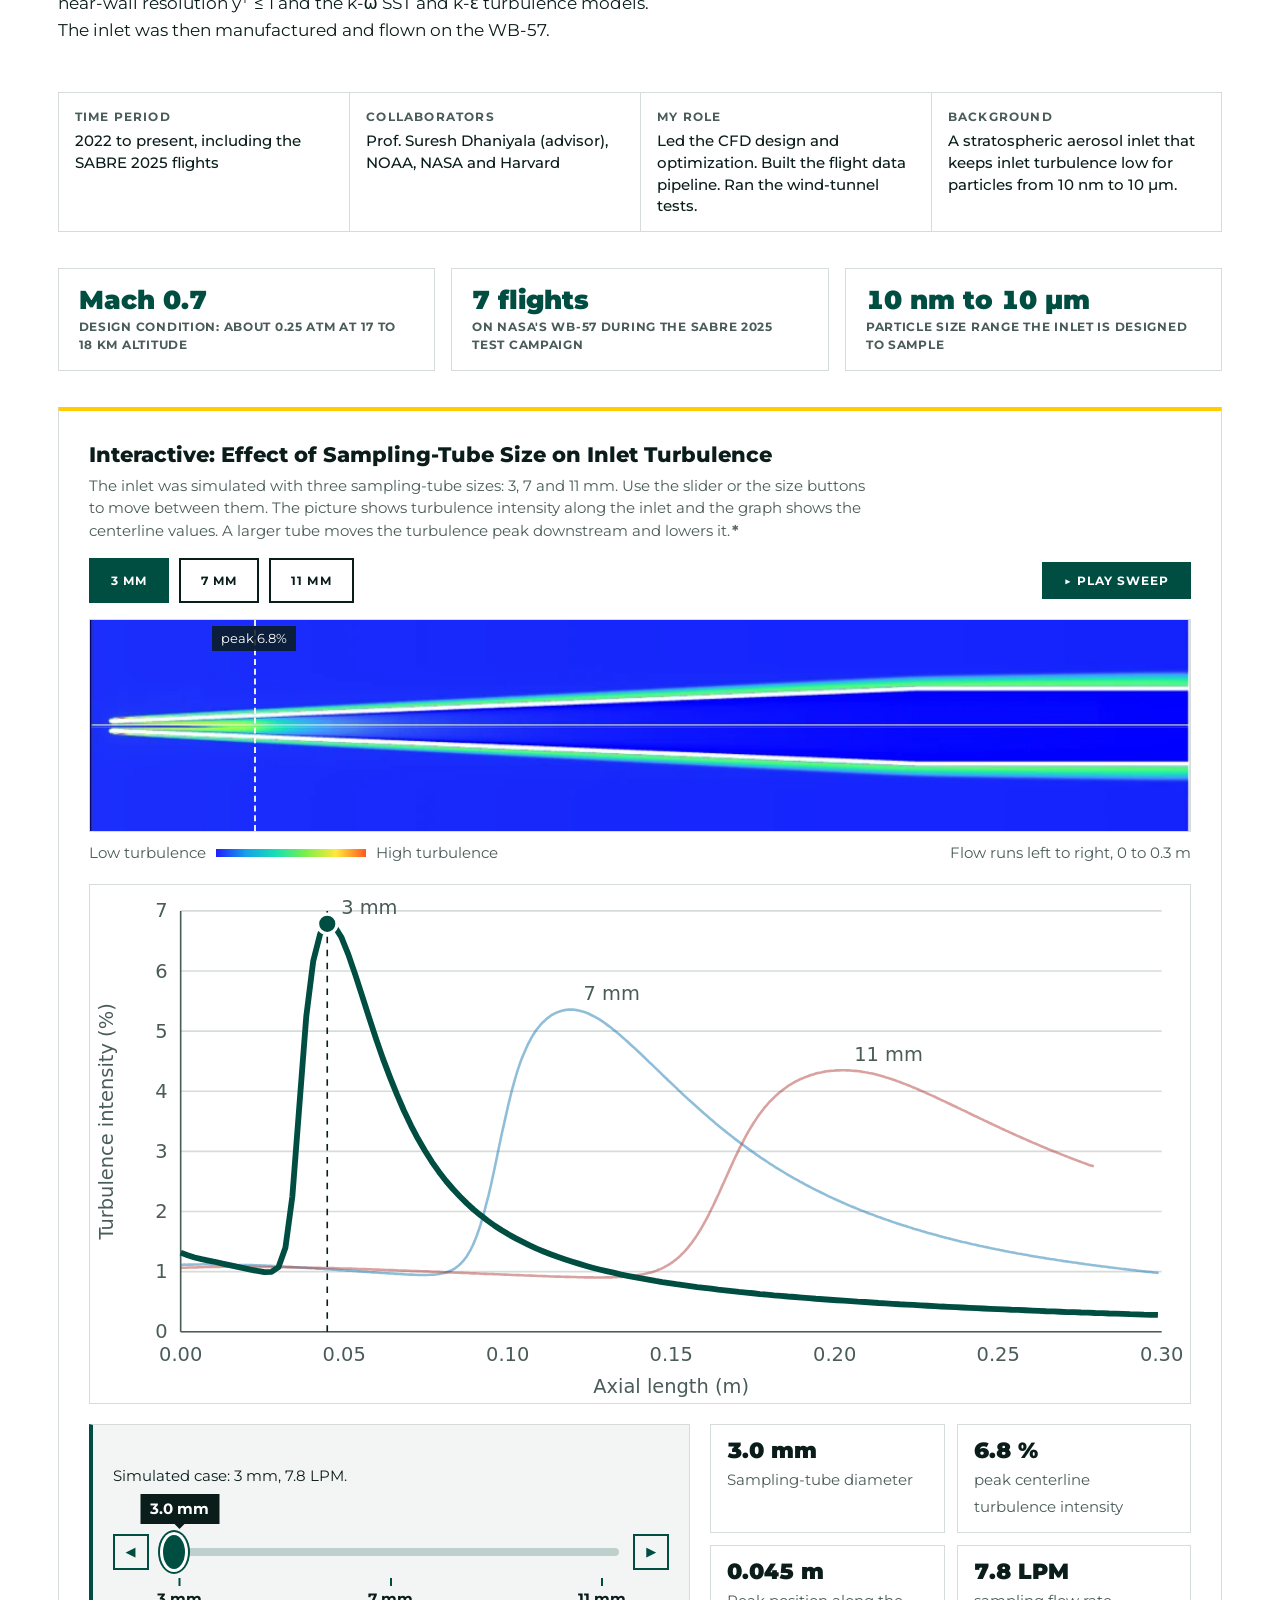
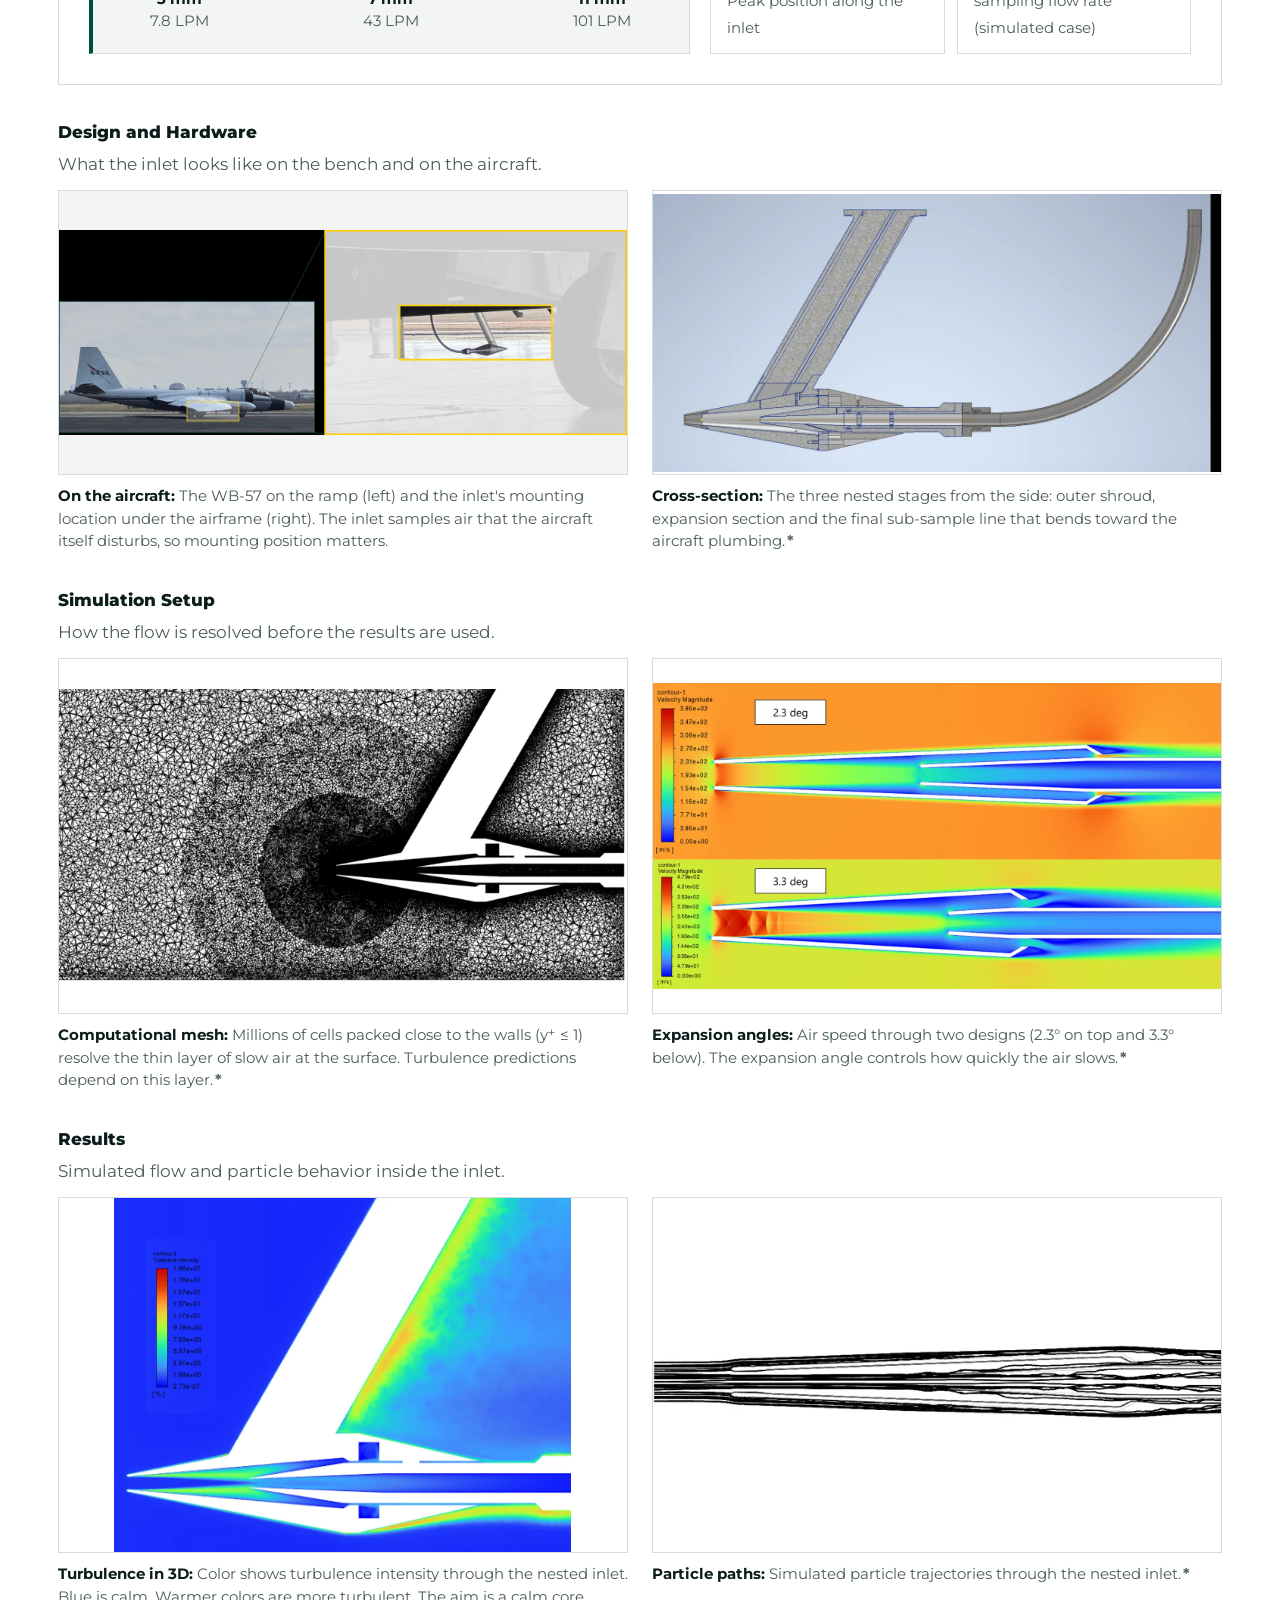
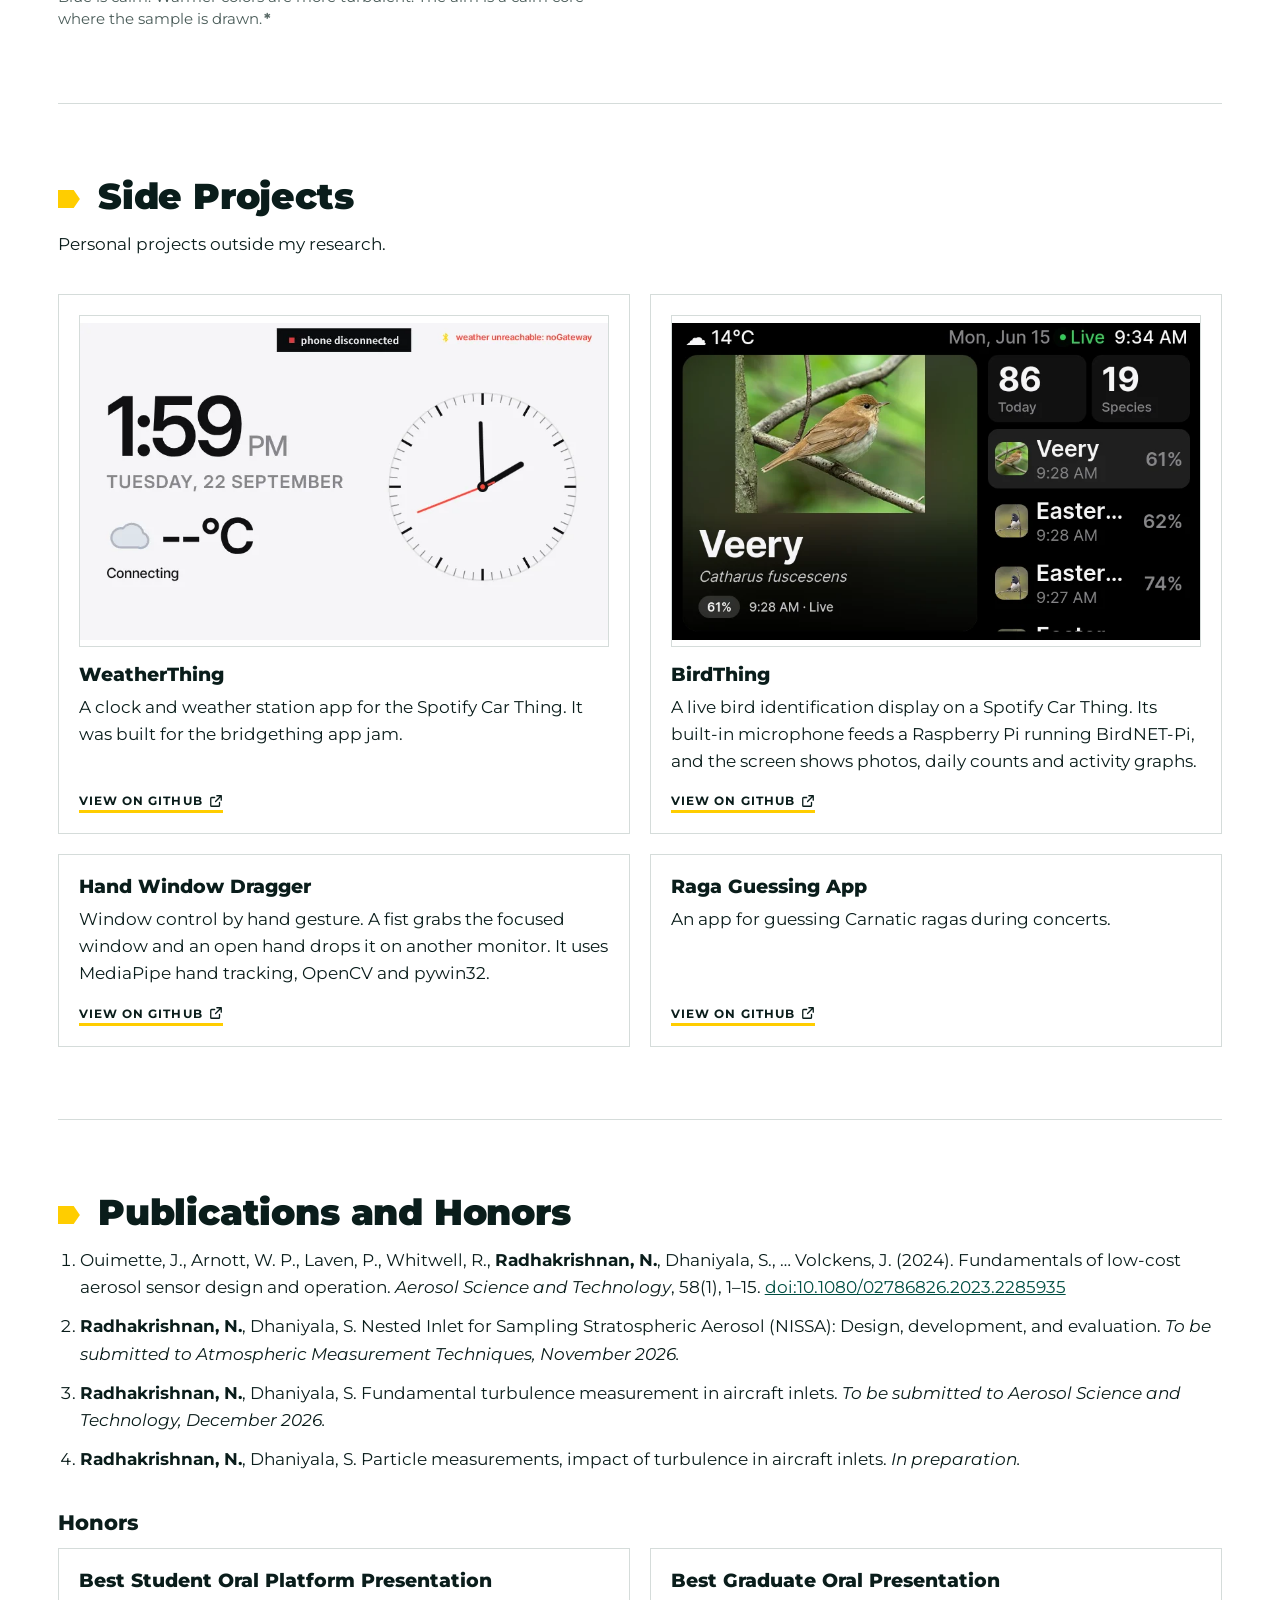
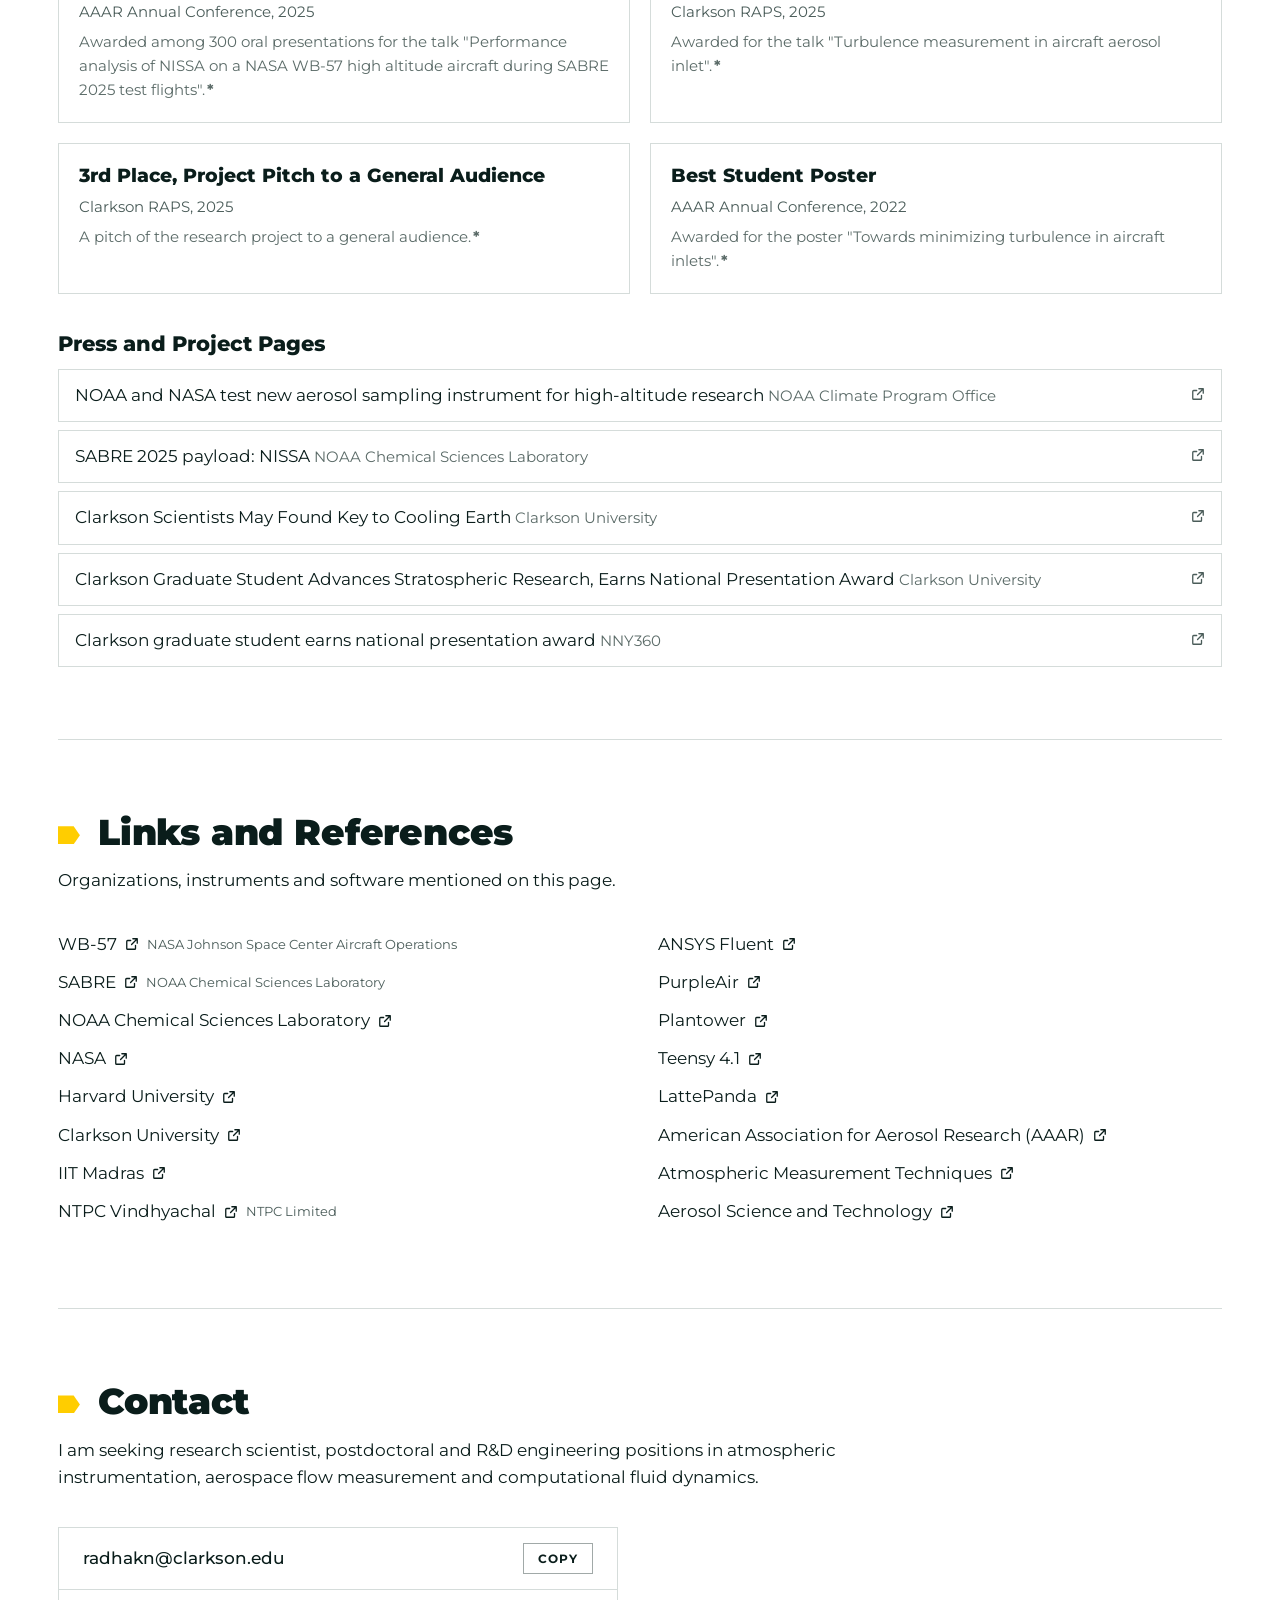
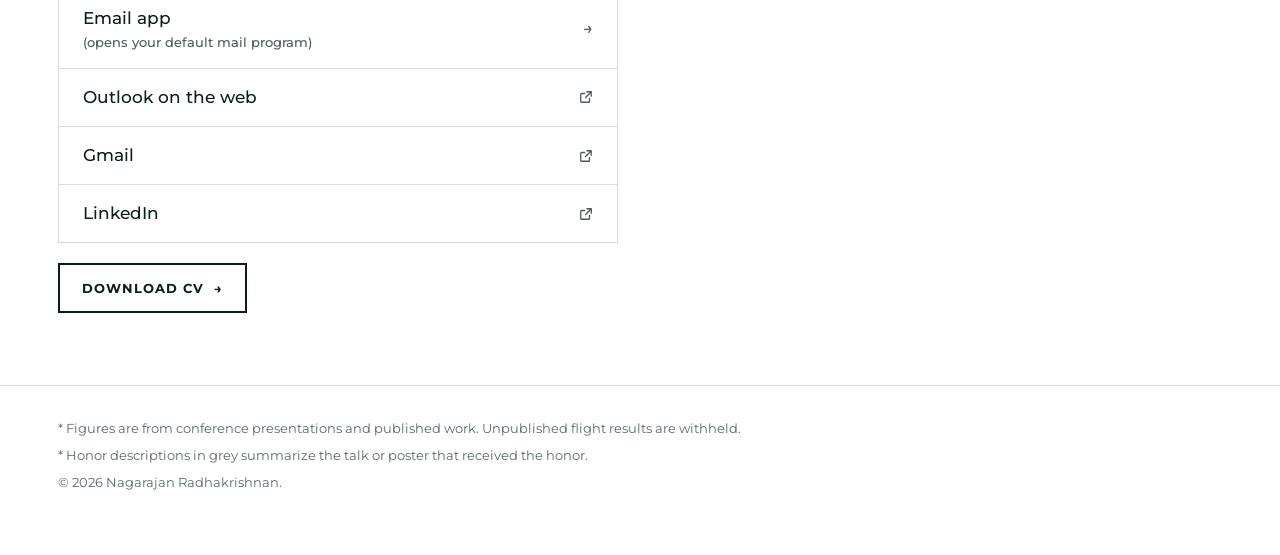
==== commit cf0e6534: "Restyle: Montserrat and serif name, square corners, box tabs, yellow hover, wider layout Co-Authored" ====
--- a/index.html
+++ b/index.html
@@ -6,28 +6,29 @@
 <title>Nagarajan Radhakrishnan | Mechanical Engineer, Aerosol Measurement</title>
 <meta name="description" content="Portfolio of Nagarajan Radhakrishnan, mechanical engineer working on aerosol measurement: aircraft inlets, CFD, wind-tunnel testing, flight electronics and emission monitors.">
 <style>
+@import url("https://fonts.googleapis.com/css2?family=EB+Garamond:wght@500;600&family=Montserrat:ital,wght@0,400;0,500;0,600;0,700;0,800;0,900;1,400&display=swap");
   /* ---------- themes: light (default), dark by system preference, or forced with the toggle ---------- */
   :root{
-    --bg:#fbfcff; --surface:#ffffff; --surface2:#eef1fb; --text:#161a33; --muted:#566079; --line:#dde3f5;
-    --a1:#4f46e5; --a2:#0891b2; --a3:#f97316; --a4:#db2777;
-    --accent:var(--a1); --accent-ink:#ffffff; --plot:#ffffff; --note:#6b7285;
-    --lift:0 1px 3px rgba(22,26,51,.16),0 1px 1px rgba(22,26,51,.06);
+    --bg:#ffffff; --surface:#ffffff; --surface2:#f3f5f4; --text:#0a1d1b; --muted:#4a5c59; --line:#d5dcda;
+    --a1:#004e42; --a2:#0a6fa8; --a3:#b07a00; --a4:#a8322d; --gold:#ffcd00;
+    --accent:#004e42; --accent-ink:#ffffff; --plot:#ffffff; --note:#5b6b68;
+    --lift:none;
     --ease:cubic-bezier(.2,.8,.2,1);
-    --fs:17px; --fs-sm:15px; --gap:36px;
+    --fs:16px; --fs-sm:14px; --gap:36px;
   }
   @media (prefers-color-scheme: dark){
     :root:not([data-theme="light"]){
-      --bg:#0b0e1d; --surface:#141933; --surface2:#1b2142; --text:#eef0ff; --muted:#a3acd0; --line:#2a3159;
-      --a1:#8b8cff; --a2:#2dd4bf; --a3:#fb923c; --a4:#f472b6;
-      --accent:var(--a1); --accent-ink:#0b0e1d; --plot:#10152b; --note:#9aa3c4;
-      --lift:0 1px 3px rgba(0,0,0,.5),0 1px 1px rgba(0,0,0,.3);
+      --bg:#0a1d1b; --surface:#102a27; --surface2:#143531; --text:#f1f5f4; --muted:#a9bcb8; --line:#27453f;
+      --a1:#ffcd00; --a2:#4cc3ff; --a3:#ffb938; --a4:#ff7a73;
+      --accent:#ffcd00; --accent-ink:#0a1d1b; --plot:#0d2724; --note:#93aaa5;
+      --lift:none;
     }
   }
   :root[data-theme="dark"]{
-    --bg:#0b0e1d; --surface:#141933; --surface2:#1b2142; --text:#eef0ff; --muted:#a3acd0; --line:#2a3159;
-    --a1:#8b8cff; --a2:#2dd4bf; --a3:#fb923c; --a4:#f472b6;
-    --accent:var(--a1); --accent-ink:#0b0e1d; --plot:#10152b; --note:#9aa3c4;
-    --lift:0 1px 3px rgba(0,0,0,.5),0 1px 1px rgba(0,0,0,.3);
+    --bg:#0a1d1b; --surface:#102a27; --surface2:#143531; --text:#f1f5f4; --muted:#a9bcb8; --line:#27453f;
+    --a1:#ffcd00; --a2:#4cc3ff; --a3:#ffb938; --a4:#ff7a73;
+    --accent:#ffcd00; --accent-ink:#0a1d1b; --plot:#0d2724; --note:#93aaa5;
+    --lift:none;
   }
   *{box-sizing:border-box}
   html{scroll-behavior:auto}
@@ -324,6 +325,175 @@
     .meta div{border-left:0;border-top:1px solid var(--line)}
     .meta div:first-child{border-top:0}
   }
+
+  /* ================= institutional look: Montserrat, square corners, motion on hover and scroll ================= */
+  *,*::before,*::after{border-radius:0 !important}
+  body{font-family:"Montserrat",system-ui,-apple-system,"Segoe UI",Roboto,sans-serif;line-height:1.6;font-weight:400;-webkit-font-smoothing:antialiased}
+  button,input,select,textarea{font-family:inherit}
+  .wrap{max-width:1360px;padding:0 clamp(20px,4.5vw,64px)}
+  @media (min-width:1200px){:root{--fs:17px;--fs-sm:15px}}
+  @media (min-width:1101px){
+    .hero-bg{width:max(300px,min(660px,calc(100% - min(640px,100% - 360px) - 20px)))}
+    .hero-text{max-width:min(640px,calc(100% - 360px))}
+  }
+  ::selection{background:var(--gold);color:#0a1d1b}
+
+  /* type: heavy headings, small bold uppercase labels */
+  h1{font-weight:900;color:var(--text);letter-spacing:-.01em;line-height:1.08;font-size:clamp(38px,6vw,58px)}
+  h2{font-size:clamp(26px,3.6vw,36px);font-weight:900;line-height:1.15;letter-spacing:-.005em;margin-bottom:14px}
+  h3{font-size:21px;font-weight:800;line-height:1.3}
+  h4{font-size:17px;font-weight:800}
+  .eyebrow{font-size:12px;font-weight:700;letter-spacing:.12em;color:var(--accent)}
+  :root[data-theme="dark"] .eyebrow{color:var(--gold)}
+  .lead{font-size:18px;line-height:1.65}
+  b,strong{font-weight:700}
+  section h2::before{content:"";display:inline-block;width:.62em;height:.5em;margin-right:.5em;background:var(--gold);vertical-align:.02em;
+       clip-path:polygon(0 0,72% 0,100% 50%,72% 100%,0 100%);transition:transform .35s var(--ease)}
+  section h2:hover::before{transform:translateX(5px)}
+  section{padding:72px 0}
+  .meta dt,.eyebrow,.fact span,.jump span{font-size:12px;letter-spacing:.1em;text-transform:uppercase;font-weight:700}
+  .fact span{letter-spacing:.06em}
+
+  /* navigation: white bar, small uppercase links with a gold underline that slides in */
+  nav{background:color-mix(in srgb,var(--bg) 94%,transparent);border-bottom:1px solid var(--line);backdrop-filter:none;-webkit-backdrop-filter:none}
+  nav .wrap{height:62px;gap:28px}
+  nav .wrap{scrollbar-width:none}
+  nav .wrap::-webkit-scrollbar{display:none}
+  nav .wrap > *{flex:none}
+  nav b{font-weight:900;font-size:15px;letter-spacing:.01em;color:var(--text)}
+  nav a{font-size:12px;font-weight:700;letter-spacing:.1em;text-transform:uppercase;color:var(--text);position:relative;padding:6px 0}
+  nav a::after{content:"";position:absolute;left:0;right:0;bottom:0;height:3px;background:var(--gold);transform:scaleX(0);transform-origin:left;transition:transform .3s var(--ease)}
+  nav a:hover{color:var(--text)}
+  nav a:hover::after{transform:scaleX(1)}
+  #themeBtn{background:transparent;border:2px solid var(--text);font-weight:700;font-size:12px;letter-spacing:.08em;text-transform:uppercase;padding:6px 14px;transition:background .25s,color .25s}
+  #themeBtn:hover{background:var(--text);color:var(--bg)}
+
+  /* buttons: solid and square; the arrow slides across and the fill turns gold on hover */
+  .btn{font-weight:700;font-size:13px;letter-spacing:.08em;text-transform:uppercase;height:50px;border:2px solid var(--text);background:transparent;color:var(--text);
+       position:relative;overflow:hidden;z-index:0;transition:color .3s,border-color .3s}
+  .btn::before{content:"";position:absolute;inset:0;background:var(--gold);transform:translateY(101%);transition:transform .35s var(--ease);z-index:-1}
+  .btn::after{content:"\2192";display:inline-block;margin-left:2px;transition:transform .3s var(--ease)}
+  .btn:hover{transform:none;color:#0a1d1b;border-color:var(--gold)}
+  .btn:hover::before{transform:translateY(0)}
+  .btn:hover::after{transform:translateX(6px)}
+  .btn:active{transform:none}
+  .btn.primary{background:var(--accent);border-color:var(--accent);color:var(--accent-ink)}
+  .btn.primary:hover{filter:none;color:#0a1d1b;border-color:var(--gold)}
+  :root[data-theme="dark"] .btn{border-color:var(--text)}
+  :root[data-theme="dark"] .btn.primary{background:var(--gold);border-color:var(--gold);color:#0a1d1b}
+  :root[data-theme="dark"] .btn.primary:hover{background:#fff;border-color:#fff}
+  :root[data-theme="dark"] .btn.primary::before{background:#fff}
+  @media (prefers-color-scheme: dark){
+    :root:not([data-theme="light"]) .btn.primary{background:var(--gold);border-color:var(--gold);color:#0a1d1b}
+    :root:not([data-theme="light"]) .btn.primary::before{background:#fff}
+  }
+
+  /* tabs and chips: flat, underlined, the active one filled */
+  /* tabs, size chips and jump links are separate boxes: outlined, yellow on hover, filled when selected */
+  .tabs,.seg{background:transparent;padding:0;gap:10px}
+  .tab,.chip{font-size:12px;font-weight:700;letter-spacing:.09em;text-transform:uppercase;padding:13px 20px;color:var(--text);background:transparent;
+       border:2px solid var(--text);box-shadow:none !important;transition:background .25s,color .25s,border-color .25s}
+  .tab:hover,.chip:hover{background:var(--gold);border-color:var(--gold);color:#0a1d1b}
+  .tab[aria-selected="true"],.chip[aria-pressed="true"]{background:var(--accent);border-color:var(--accent);color:var(--accent-ink)}
+  .tab[aria-selected="true"]:hover,.chip[aria-pressed="true"]:hover{background:var(--gold);border-color:var(--gold);color:#0a1d1b}
+  :root[data-theme="dark"] .tab[aria-selected="true"],:root[data-theme="dark"] .chip[aria-pressed="true"]{background:var(--gold);border-color:var(--gold);color:#0a1d1b}
+  .chip.play{background:var(--accent);border-color:var(--accent);color:var(--accent-ink);margin-bottom:0}
+  .chip.play:hover{background:var(--gold);border-color:var(--gold);color:#0a1d1b;filter:none}
+  :root[data-theme="dark"] .chip.play{background:var(--gold);border-color:var(--gold);color:#0a1d1b}
+  :root[data-theme="dark"] .chip.play:hover{background:#fff;border-color:#fff}
+  @media (prefers-color-scheme: dark){
+    :root:not([data-theme="light"]) .tab[aria-selected="true"],:root:not([data-theme="light"]) .chip[aria-pressed="true"]{background:var(--gold);border-color:var(--gold);color:#0a1d1b}
+  }
+
+  /* cards and panels: thin outline, gold edge grows on hover, image zooms, the card rises */
+  .card,.fact,.readout div,.meta,.widget,.contact-list,.press a{border:1px solid var(--line);background:var(--surface);box-shadow:none}
+  /* only boxes that lead somewhere react to the mouse: side-project cards (whole card links out), images (open larger), press links */
+  .fact{transition:none}
+  .fact:hover{transform:none;border-color:var(--line)}
+  .card{position:relative;transition:transform .3s var(--ease),border-color .3s,background .3s}
+  .card .more::after{content:"";position:absolute;inset:0;z-index:1}
+  .card:hover{transform:translateY(-4px);border-color:var(--gold);background:color-mix(in srgb,var(--gold) 16%,var(--surface));box-shadow:inset 0 -5px 0 var(--gold)}
+  .card .frame{position:relative;z-index:2}
+  .card .frame img,.grid .frame img{transition:transform .5s var(--ease)}
+  .card:hover .frame img,.grid figure:hover .frame img{transform:scale(1.04)}
+  .frame{border:1px solid var(--line);transition:border-color .25s,box-shadow .25s}
+  .frame:hover{opacity:1;border-color:var(--gold);box-shadow:0 0 0 3px var(--gold)}
+  .card h3{font-size:19px}
+  .card .more{font-size:12px;font-weight:700;letter-spacing:.09em;text-transform:uppercase;color:var(--text);position:relative;align-self:flex-start;
+       background:linear-gradient(var(--gold),var(--gold)) 0 100%/100% 3px no-repeat;padding-bottom:3px;transition:background-size .3s var(--ease),gap .3s var(--ease)}
+  .card:hover .more{text-decoration:none;gap:12px}
+  .card .more:hover{text-decoration:none}
+  .meta{margin:var(--gap) 0}
+  .meta dd{font-weight:500}
+  .fact b{font-weight:900;color:var(--accent)}
+  :root[data-theme="dark"] .fact b{color:var(--gold)}
+  .readout b{font-weight:900}
+  .widget{padding:30px;border-top:4px solid var(--gold)}
+  .press a{border-radius:0;transition:border-color .3s,padding-left .3s var(--ease),background .3s}
+  .press a:hover{transform:none;padding-left:24px;border-color:var(--gold);background:var(--gold);color:#0a1d1b}
+  .press a:hover svg{color:#0a1d1b}
+
+  /* in-text links: underlined in the accent colour; the underline thickens to gold on hover */
+  a.ref{border-bottom:2px solid transparent}
+  a.ref:hover{border-bottom-color:var(--gold);color:inherit}
+  .refs a:hover{border-bottom-color:var(--gold);color:inherit}
+  .jump{gap:10px}
+  .jump a{border:2px solid var(--text);font-weight:700;font-size:12px;letter-spacing:.06em;text-transform:uppercase;padding:9px 14px;transition:background .25s,border-color .25s,color .25s}
+  .jump a:hover{background:var(--gold);border-color:var(--gold);color:#0a1d1b}
+  .jump a::before{color:currentColor}
+  .flash{animation:none}
+
+  /* slider: square thumb, flat track */
+  input[type=range]::-webkit-slider-runnable-track{height:8px}
+  input[type=range]::-moz-range-track,input[type=range]::-moz-range-progress{height:8px}
+  input[type=range]::-webkit-slider-thumb{width:22px;height:34px;margin-top:-13px;border:0;box-shadow:0 0 0 3px #fff,0 0 0 5px var(--tc)}
+  input[type=range]::-moz-range-thumb{width:22px;height:34px;border:0;box-shadow:0 0 0 3px #fff,0 0 0 5px var(--tc)}
+  .control{background:var(--surface2);border:1px solid var(--line);border-left:4px solid var(--tc)}
+  .step{box-shadow:none;border:2px solid var(--tc);background:transparent}
+  .step:hover{background:var(--tc);color:#fff}
+  .bubble{font-weight:700}
+  .peaktag{background:rgba(10,29,27,.85)}
+
+  /* dialogs and viewer */
+  dialog.sheet{border-top:4px solid var(--gold);box-shadow:0 30px 80px rgba(0,0,0,.35)}
+  .sheet-row{font-weight:500}
+  .sheet-row.close{font-weight:700;letter-spacing:.08em;text-transform:uppercase;font-size:13px}
+  a.sheet-row:hover,button.sheet-row:hover{background:var(--gold);color:#0a1d1b;padding-left:30px}
+  a.sheet-row:hover small,a.sheet-row:hover i,button.sheet-row:hover i{color:#0a1d1b}
+  .sheet-row{transition:background .2s,padding-left .3s var(--ease)}
+  .copy-btn{font-weight:700;font-size:12px;letter-spacing:.08em;text-transform:uppercase}
+  .copy-btn:hover{background:var(--gold);border-color:var(--gold);color:#0a1d1b}
+  #lb img{border:0}
+
+  /* hero: portrait stays, but with a hard edge on the text side instead of a soft glow */
+  .hero-text{padding-left:0}
+  /* the name is set in a classic serif, like a university wordmark */
+  h1,nav b{font-family:"EB Garamond","Cormorant Garamond",Garamond,Georgia,serif;color:var(--accent);letter-spacing:0}
+  h1{font-weight:500;font-size:clamp(46px,7vw,72px);line-height:1.02}
+  nav b{font-weight:600;font-size:21px}
+  :root[data-theme="dark"] h1,:root[data-theme="dark"] nav b{color:var(--text)}
+  @media (prefers-color-scheme: dark){:root:not([data-theme="light"]) h1,:root:not([data-theme="light"]) nav b{color:var(--text)}}
+  footer{font-size:13px}
+
+  @media (prefers-reduced-motion: reduce){
+    .btn::before,.btn::after,.card,nav a::after{transition:none}
+  }
+  @media (max-width:1000px){
+    nav .wrap{gap:20px}
+    nav a{letter-spacing:.06em}
+    .tab,.chip{padding:13px 16px}
+  }
+  @media (max-width:900px){
+    nav .wrap{gap:15px}
+    nav a{font-size:11px;letter-spacing:.04em}
+    nav b{font-size:18px}
+    #themeBtn{padding:5px 9px;font-size:11px}
+  }
+  @media (max-width:760px){
+    nav .wrap{gap:18px}
+    .tab,.chip{padding:12px 14px}
+    h2{font-size:26px}
+  }
 </style>
 <script>
   /* apply a saved theme choice before first paint (falls back to the system setting) */
